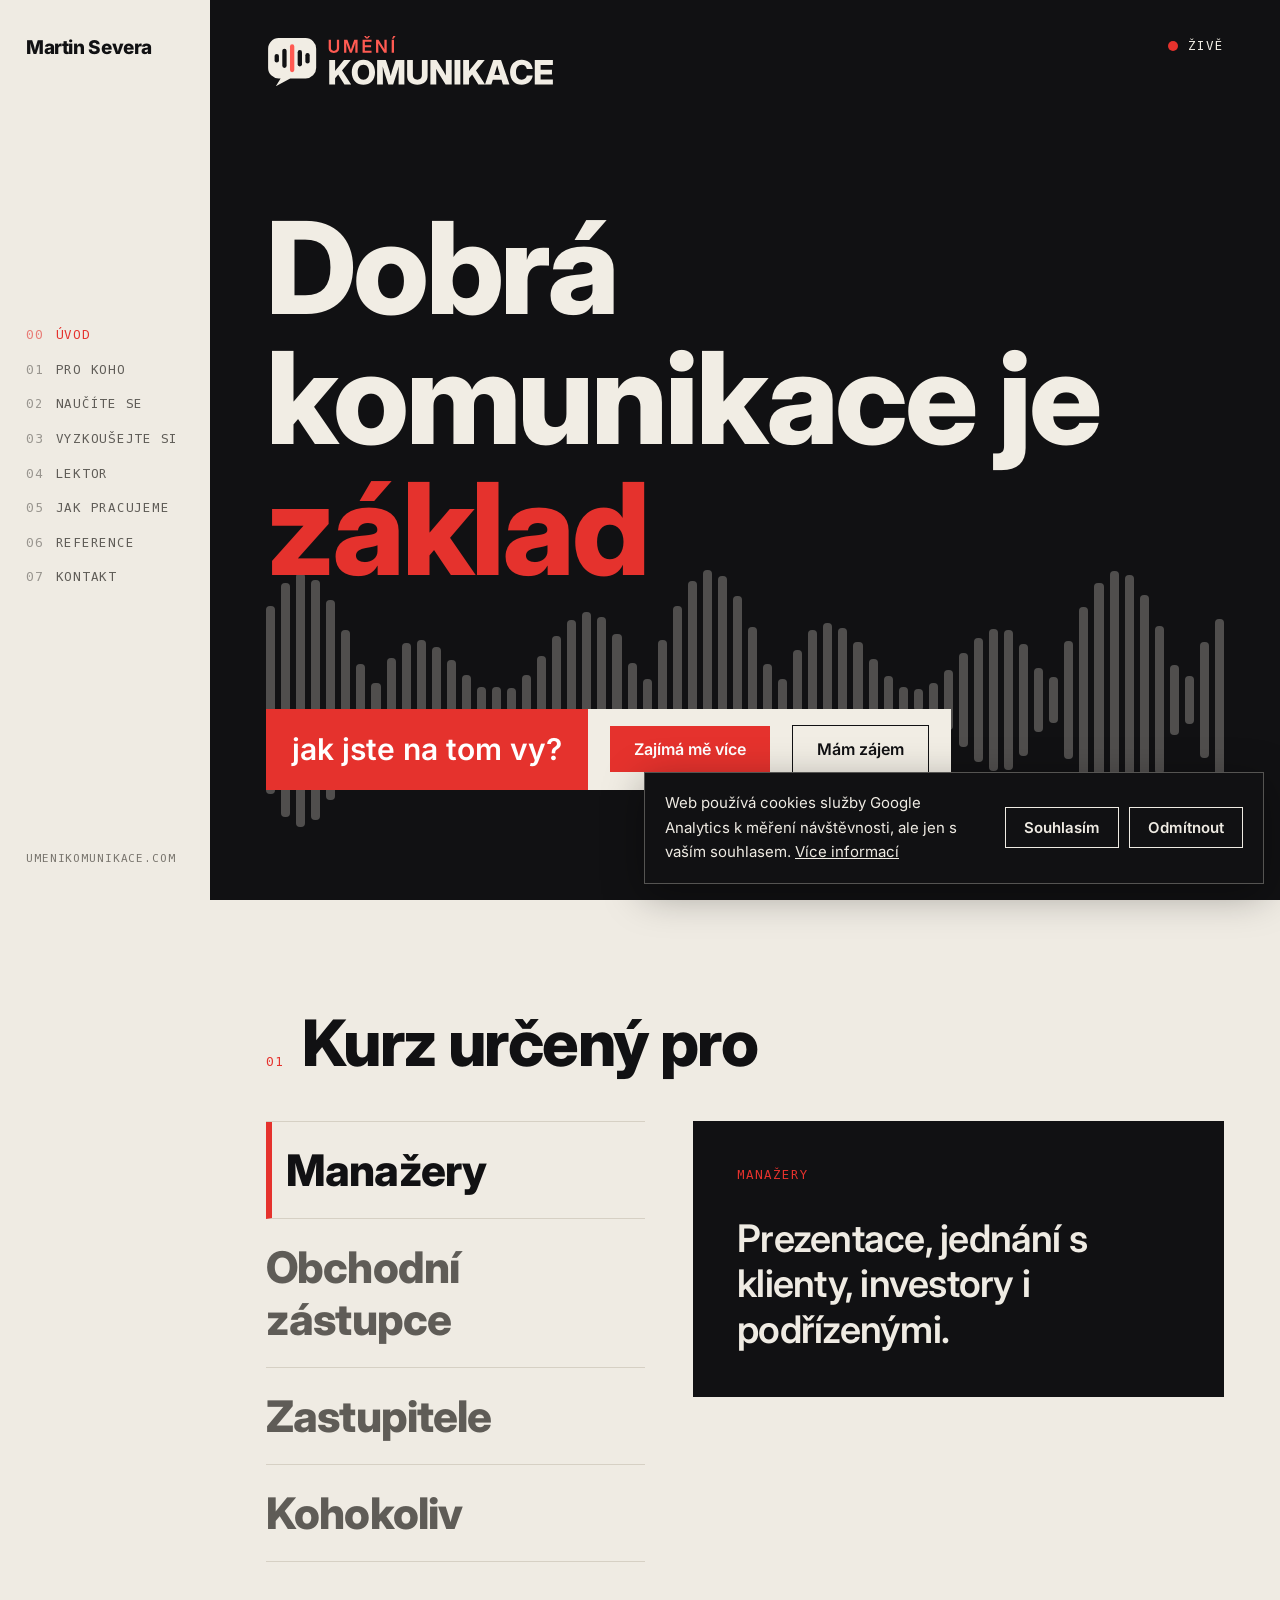
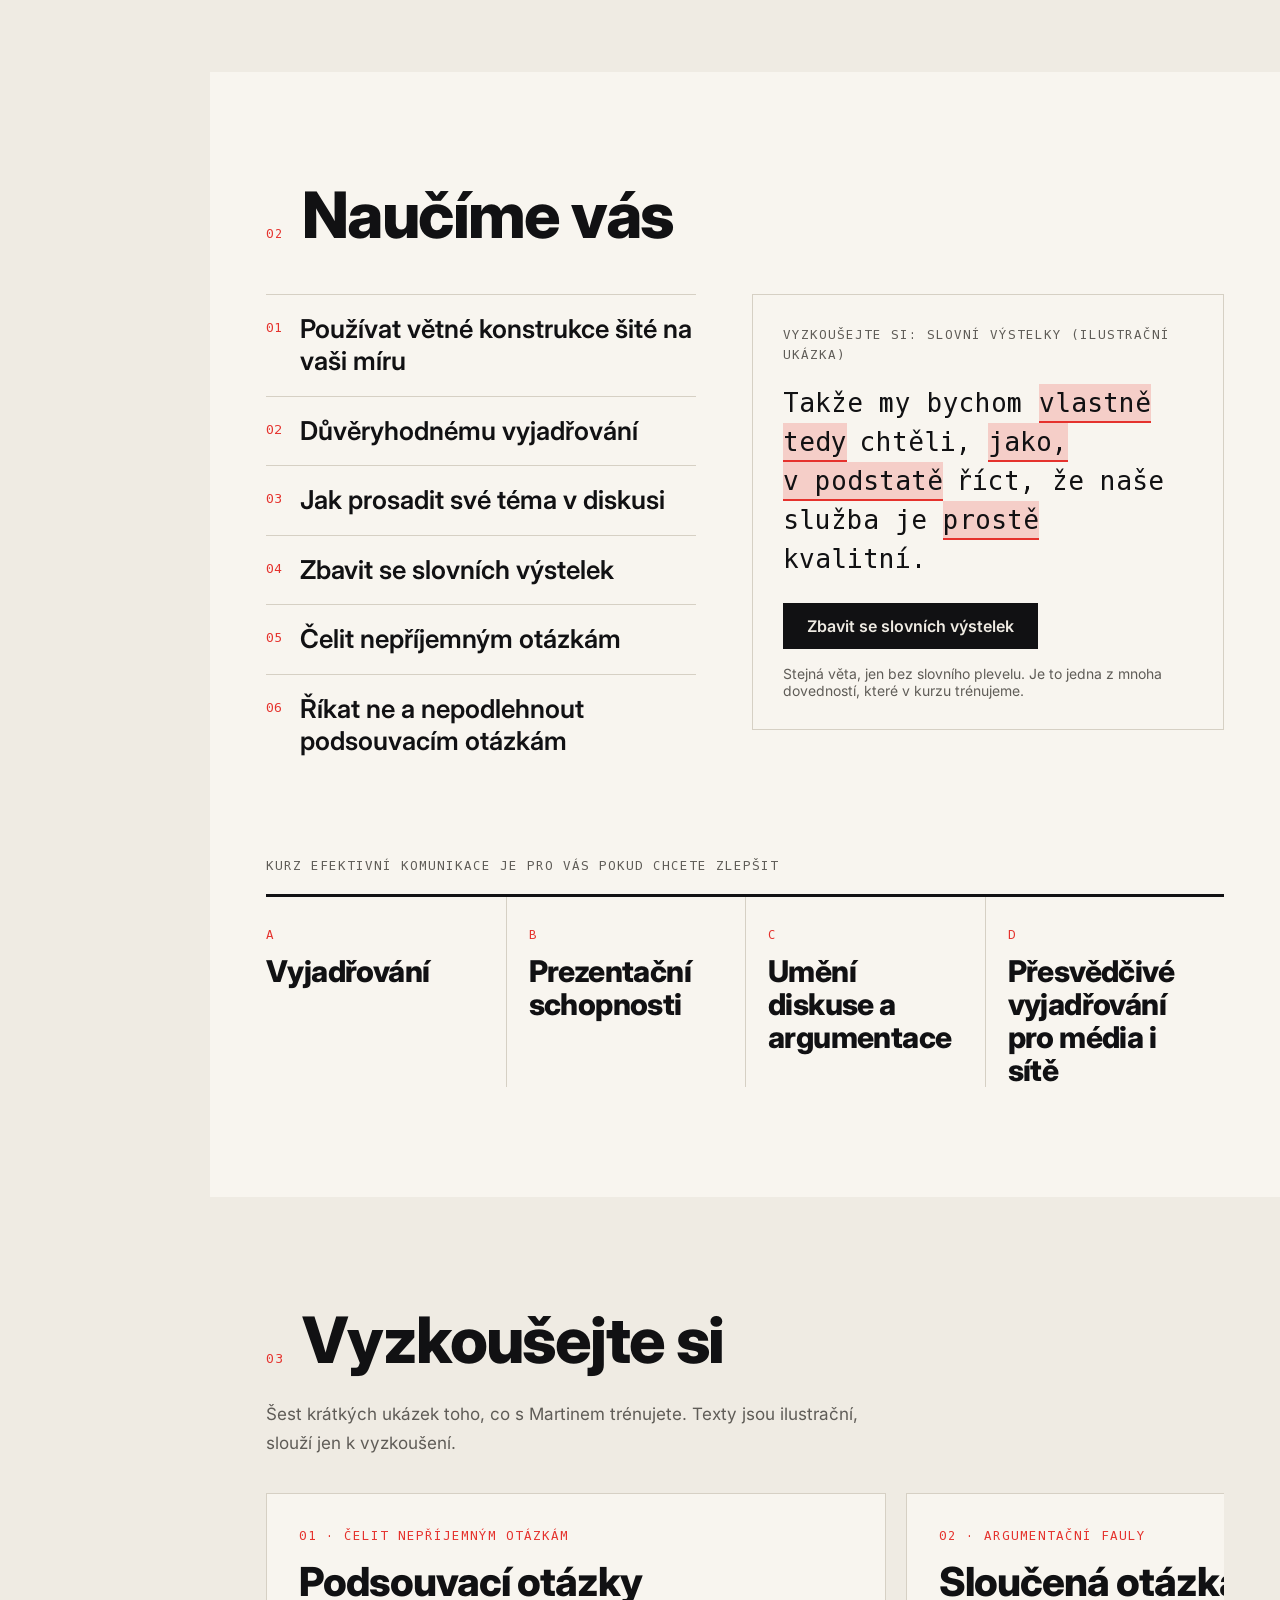
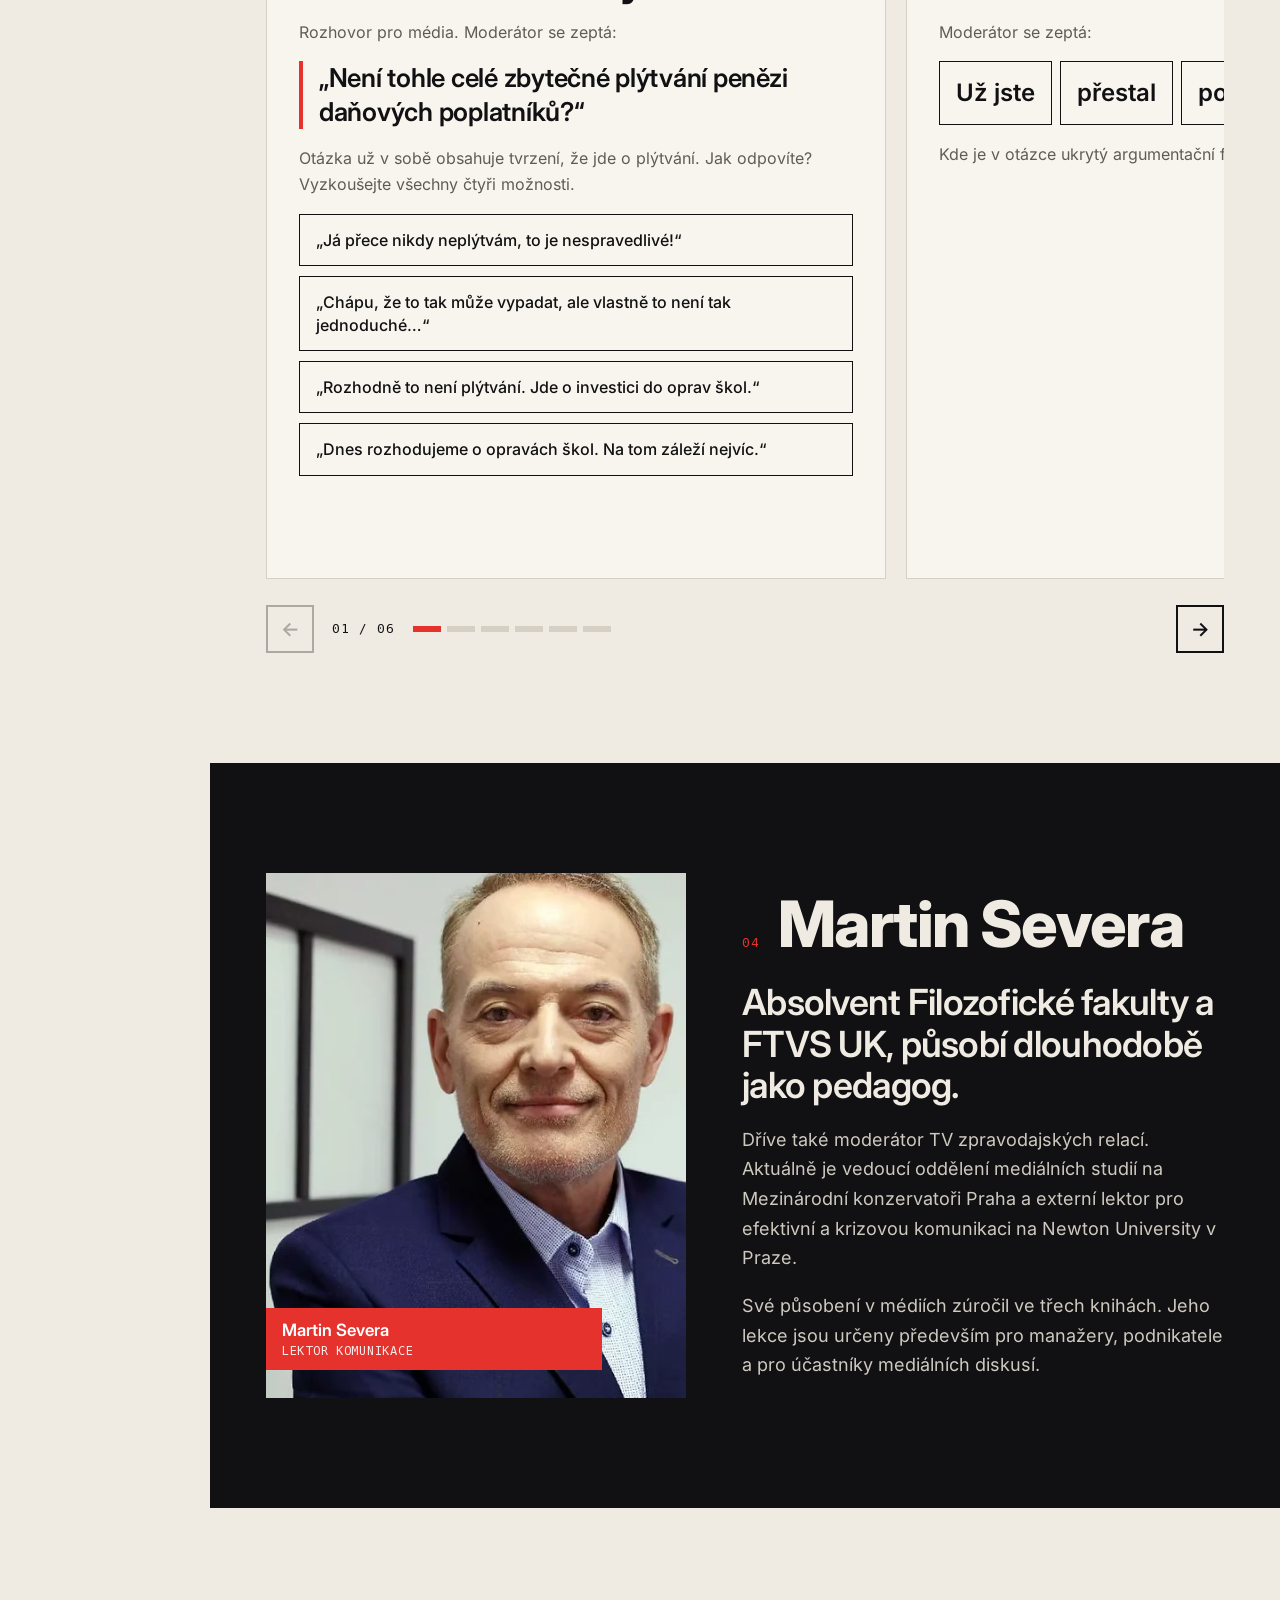
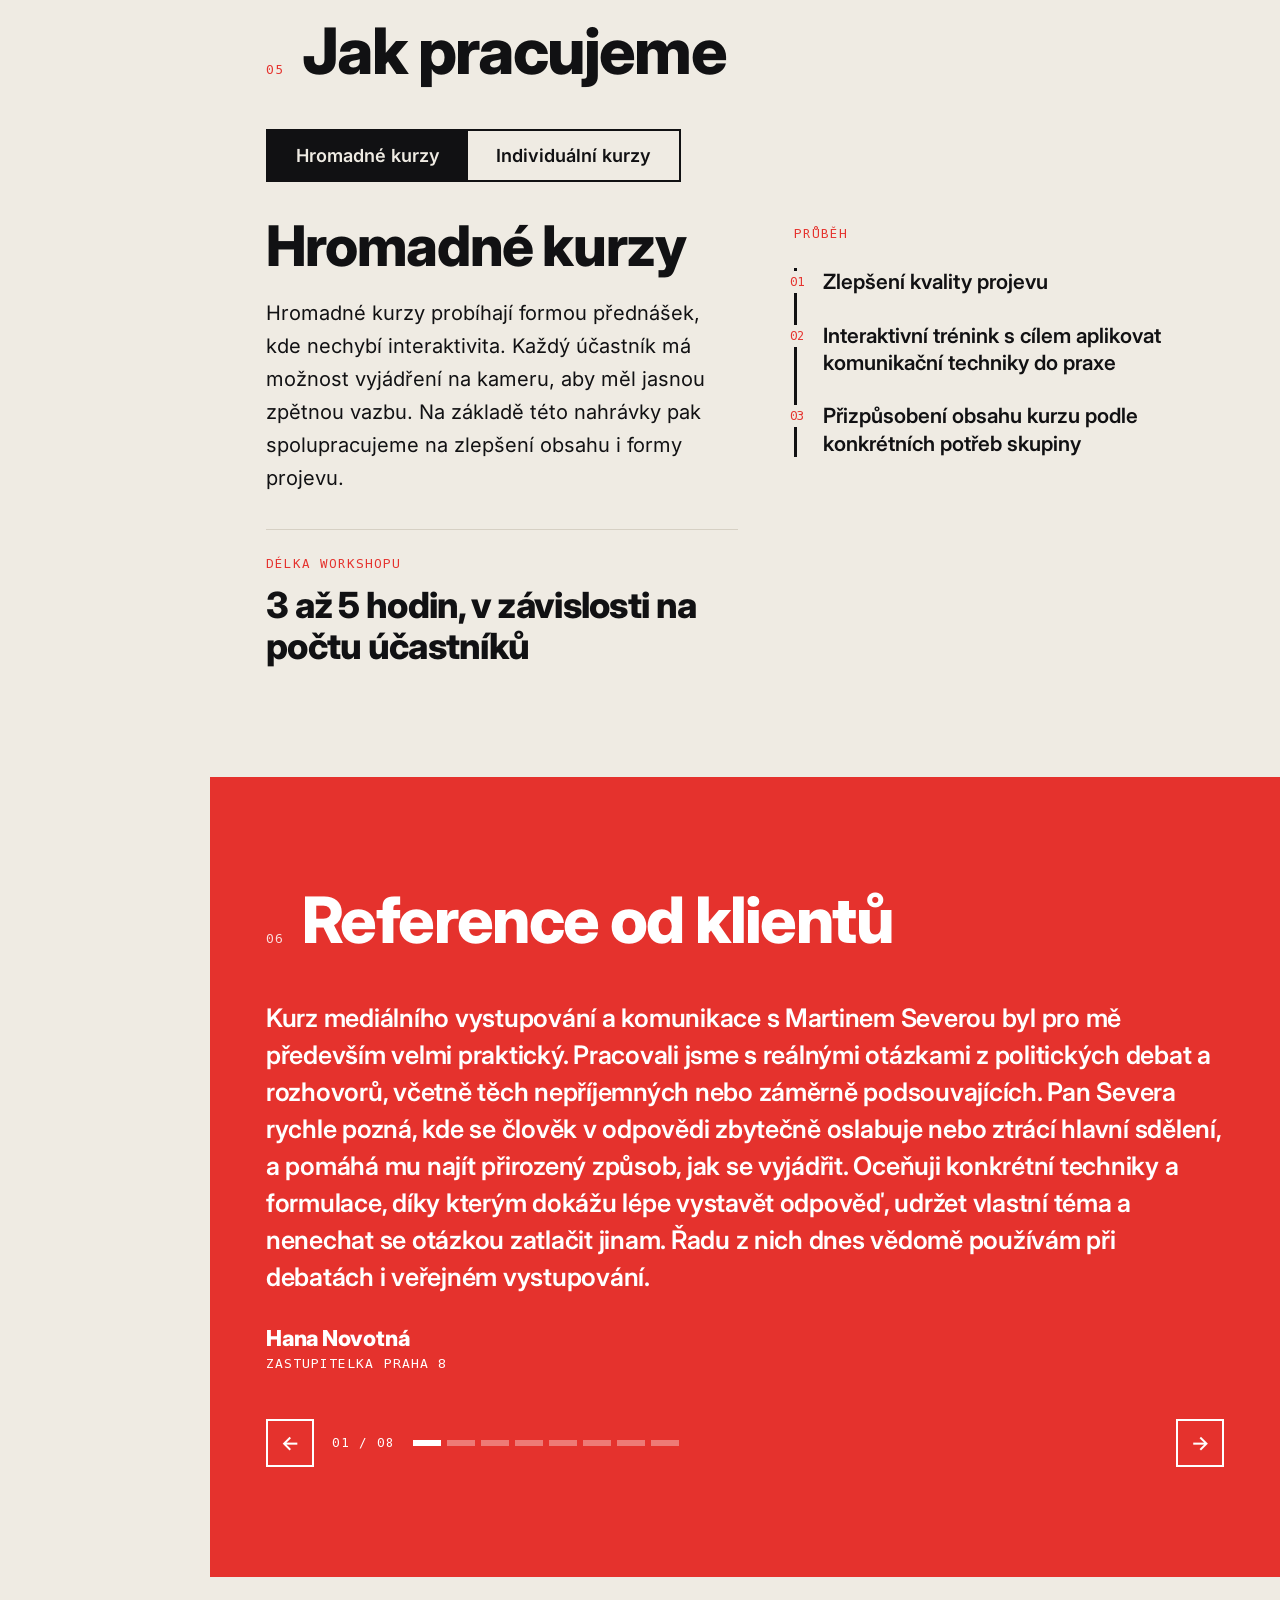
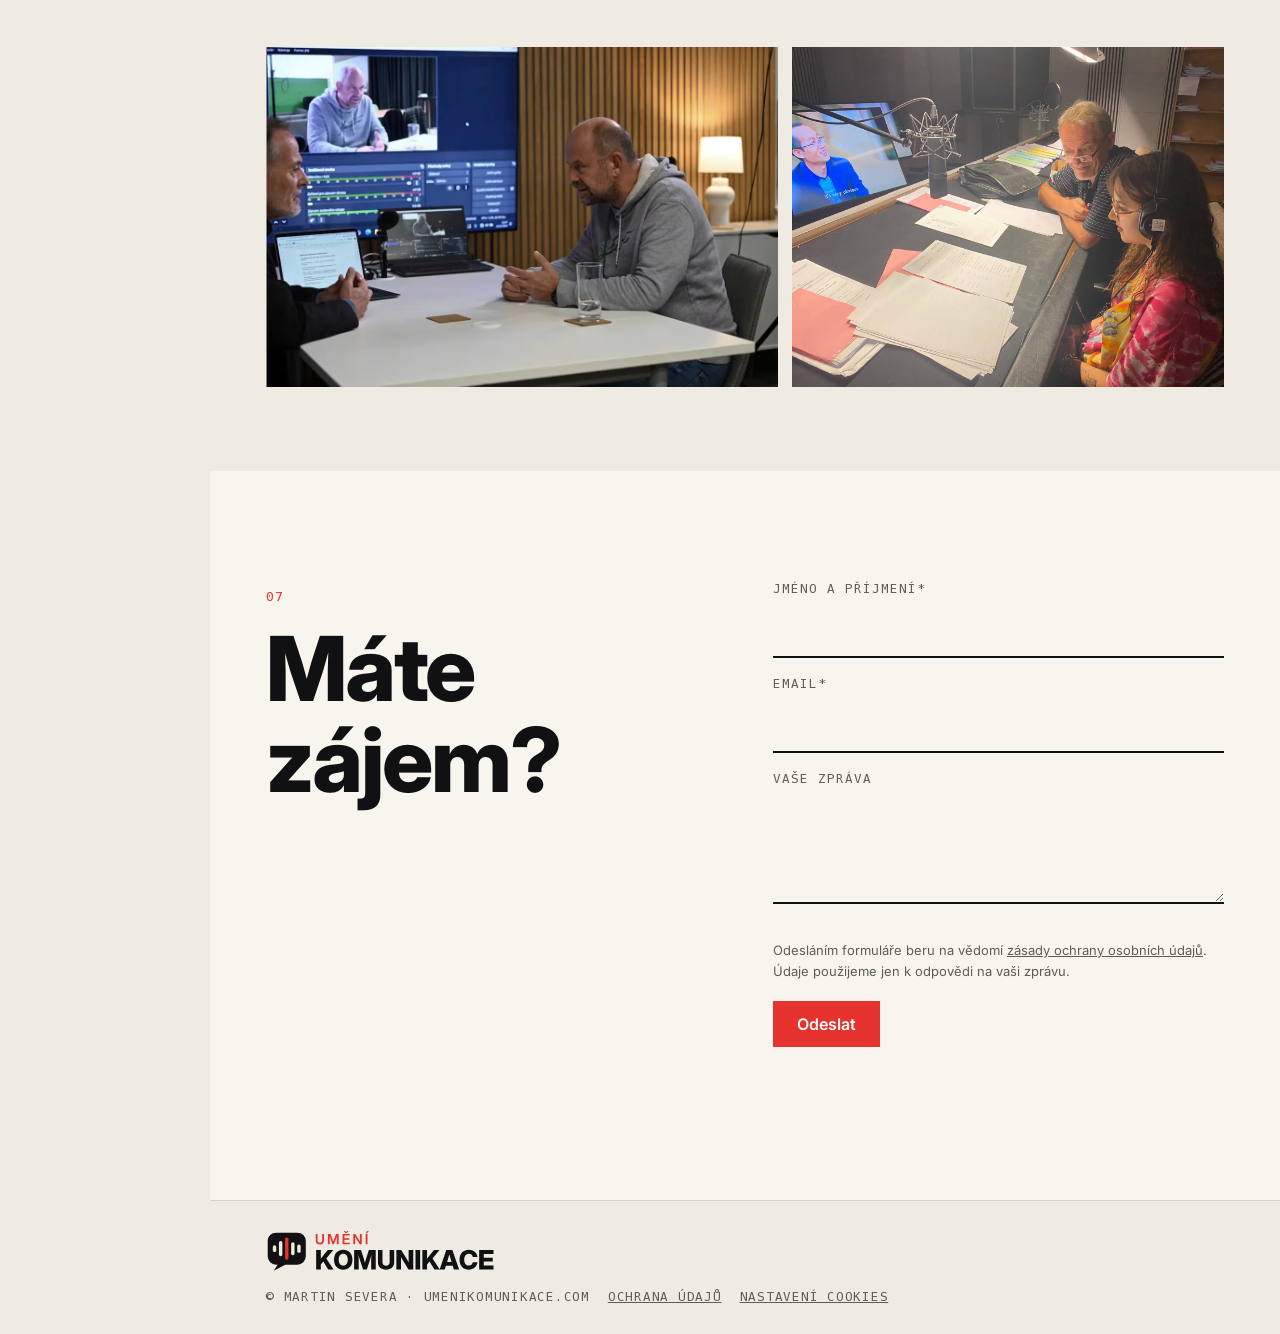
==== index.html @ b52ab4c2 "Add files via upload" ====
<!DOCTYPE html>
<html lang="cs">
<head>
<meta charset="utf-8">
<meta name="viewport" content="width=device-width, initial-scale=1, viewport-fit=cover">
<title>Umění komunikace | Kurzy efektivní komunikace – Martin Severa</title>
<meta name="description" content="Kurzy efektivní komunikace pro manažery, obchodníky a zastupitele. Naučíte se důvěryhodně mluvit, prosadit téma v diskusi a čelit nepříjemným otázkám.">
<meta name="robots" content="index,follow,max-image-preview:large">
<meta name="author" content="Martin Severa">
<script type="application/ld+json">{"@context": "https://schema.org", "@graph": [{"@type": "WebSite", "@id": "https://www.umenikomunikace.com/#website", "url": "https://www.umenikomunikace.com/", "name": "Umění komunikace", "inLanguage": "cs", "publisher": {"@id": "https://www.umenikomunikace.com/#person"}}, {"@type": "Person", "@id": "https://www.umenikomunikace.com/#person", "name": "Martin Severa", "url": "https://www.umenikomunikace.com/", "image": "https://www.umenikomunikace.com/images/martin-severa.webp", "jobTitle": "Lektor efektivní a krizové komunikace", "description": "Absolvent Filozofické fakulty a FTVS UK, dlouhodobě pedagog a dříve moderátor televizních zpravodajských relací. Autor tří knih.", "alumniOf": [{"@type": "CollegeOrUniversity", "name": "Filozofická fakulta Univerzity Karlovy"}, {"@type": "CollegeOrUniversity", "name": "Fakulta tělesné výchovy a sportu Univerzity Karlovy"}], "worksFor": [{"@type": "Organization", "name": "Mezinárodní konzervatoř Praha"}, {"@type": "CollegeOrUniversity", "name": "Newton University"}], "knowsAbout": ["efektivní komunikace", "krizová komunikace", "rétorika", "mediální vystupování", "argumentace"]}, {"@type": "Course", "@id": "https://www.umenikomunikace.com/#hromadne-kurzy", "name": "Hromadné kurzy efektivní komunikace", "description": "Přednášky s interaktivitou, kde se každý účastník vyjádří na kameru a dostane jasnou zpětnou vazbu. Délka workshopu 3 až 5 hodin podle počtu účastníků.", "provider": {"@id": "https://www.umenikomunikace.com/#person"}, "inLanguage": "cs", "url": "https://www.umenikomunikace.com/#jak"}, {"@type": "Course", "@id": "https://www.umenikomunikace.com/#individualni-kurzy", "name": "Individuální kurzy efektivní komunikace", "description": "Trénink rétorických dovedností, větných konstrukcí a rozpoznávání manipulačních technik a argumentačních faulů. Doporučená délka: 3 lekce po 2 hodinách s týdenním odstupem.", "provider": {"@id": "https://www.umenikomunikace.com/#person"}, "inLanguage": "cs", "url": "https://www.umenikomunikace.com/#jak"}]}</script>
<link rel="canonical" href="https://www.umenikomunikace.com/">
<meta name="theme-color" content="#111113">
<link rel="preload" href="fonts/interdisplay-800.woff" as="font" type="font/woff" crossorigin>
<link rel="preload" href="fonts/inter-400.woff" as="font" type="font/woff" crossorigin>
<link rel="icon" href="/favicon.svg" type="image/svg+xml">
<link rel="apple-touch-icon" href="/apple-touch-icon.png">
<meta property="og:type" content="website">
<meta property="og:locale" content="cs_CZ">
<meta property="og:site_name" content="Umění komunikace">
<meta property="og:title" content="Umění komunikace | Kurzy efektivní komunikace – Martin Severa">
<meta property="og:description" content="Dobrá komunikace je základ. Jak jste na tom vy? Kurzy efektivní komunikace s Martinem Severou.">
<meta property="og:url" content="https://www.umenikomunikace.com/">
<meta property="og:image" content="https://www.umenikomunikace.com/og-image.png">
<meta property="og:image:width" content="1200">
<meta property="og:image:height" content="630">
<meta property="og:image:alt" content="Umění komunikace: Dobrá komunikace je základ">
<meta name="twitter:card" content="summary_large_image">
<meta name="twitter:title" content="Umění komunikace | Kurzy efektivní komunikace – Martin Severa">
<meta name="twitter:description" content="Dobrá komunikace je základ. Jak jste na tom vy? Kurzy efektivní komunikace s Martinem Severou.">
<meta name="twitter:image" content="https://www.umenikomunikace.com/og-image.png">
<style>
@font-face{font-family:'UK Sans';font-weight:400;font-style:normal;font-display:swap;src:url(fonts/inter-400.woff) format('woff')}
@font-face{font-family:'UK Sans';font-weight:500;font-style:normal;font-display:swap;src:url(fonts/inter-500.woff) format('woff')}
@font-face{font-family:'UK Sans';font-weight:600;font-style:normal;font-display:swap;src:url(fonts/inter-600.woff) format('woff')}
@font-face{font-family:'UK Sans';font-weight:700;font-style:normal;font-display:swap;src:url(fonts/inter-700.woff) format('woff')}
@font-face{font-family:'UK Sans';font-weight:800;font-style:normal;font-display:swap;src:url(fonts/inter-800.woff) format('woff')}
@font-face{font-family:'UK Display';font-weight:600;font-style:normal;font-display:swap;src:url(fonts/interdisplay-600.woff) format('woff')}
@font-face{font-family:'UK Display';font-weight:800;font-style:normal;font-display:swap;src:url(fonts/interdisplay-800.woff) format('woff')}
@font-face{font-family:'UK Mono';font-weight:400;font-style:normal;font-display:swap;src:url(fonts/mono-400.woff) format('woff')}
@font-face{font-family:'UK Mono';font-weight:700;font-style:normal;font-display:swap;src:url(fonts/mono-700.woff) format('woff')}
:root{--paper:#efebe3;--card:#f8f5ef;--ink:#111113;--mute:#5f5c57;--red:#e5322d;--line:#d6d0c4;--hf:'UK Display','UK Sans',system-ui,sans-serif;--bf:'UK Sans',system-ui,-apple-system,'Segoe UI',Roboto,sans-serif;--mono:'UK Mono',ui-monospace,SFMono-Regular,Menlo,monospace;padding-top:env(safe-area-inset-top,0px);padding-bottom:env(safe-area-inset-bottom,0px)}
@media (prefers-color-scheme:dark){:root:not([data-theme="light"]){--paper:#141416;--card:#1d1d20;--ink:#f1ede4;--mute:#a7a29a;--line:#303034}}
:root[data-theme="dark"]{--paper:#141416;--card:#1d1d20;--ink:#f1ede4;--mute:#a7a29a;--line:#303034}
*{box-sizing:border-box}html{scroll-behavior:smooth}
body{margin:0;background:var(--paper);color:var(--ink);font:17px/1.65 var(--bf)}
h1,h2,h3{font-family:var(--hf);margin:0;line-height:1.02;letter-spacing:-.025em}
.mono{font-family:var(--mono);font-size:12.5px;letter-spacing:.08em;text-transform:uppercase}
a{color:inherit}
/* rail */
.rail{position:fixed;left:0;top:0;bottom:0;width:210px;padding:32px 26px;display:flex;flex-direction:column;justify-content:space-between;z-index:10;mix-blend-mode:normal}
.rail .brand{font-weight:800;font-size:19px;letter-spacing:-.02em;text-decoration:none;color:var(--ink)}
.rail ol{list-style:none;margin:0;padding:0;display:grid;gap:4px}
.rail a.c{display:flex;gap:12px;text-decoration:none;color:var(--mute);padding:5px 0;font-family:var(--mono);font-size:12.5px;letter-spacing:.06em;text-transform:uppercase;transition:.2s}
.rail a.c i{font-style:normal;opacity:.6}
.rail a.c.on{color:var(--red)}
main{margin-left:210px}
section{padding:110px 56px;position:relative}
.sh{display:flex;align-items:baseline;gap:18px;margin-bottom:46px}
.sh .mono{color:var(--red)}
h2{font-size:clamp(34px,5vw,64px);font-weight:800}
/* hero */
.hero{min-height:100vh;background:#111113;color:#f1ede4;display:flex;flex-direction:column;justify-content:space-between;overflow:hidden;padding-top:36px}
.live{display:flex;align-items:center;gap:10px;color:#f1ede4}
.live::before{content:"";width:10px;height:10px;border-radius:50%;background:var(--red);animation:p 1.4s infinite}
@keyframes p{50%{opacity:.25}}
.hero h1{font-size:clamp(52px,10vw,148px);font-weight:800;max-width:1000px;position:relative;z-index:2}
.hero h1 b{color:var(--red);font-weight:800}
.wave{position:absolute;left:0;right:0;bottom:70px;height:260px;display:flex;align-items:center;gap:6px;padding:0 56px;opacity:.28}
.wave span{flex:1;background:#f1ede4;border-radius:4px;min-width:2px;transition:height .25s}
.lower{display:flex;align-items:stretch;flex-wrap:wrap;gap:0;position:relative;z-index:2}
.lower .q{background:var(--red);color:#fff;padding:16px 26px;font-size:clamp(20px,2.6vw,30px);font-weight:600}
.lower .t{background:#f1ede4;color:#111113;padding:16px 22px;display:flex;align-items:center;gap:22px;flex-wrap:wrap}
.btn{display:inline-block;padding:13px 24px;background:var(--ink);color:var(--paper);text-decoration:none;font-weight:600;border:0;font:600 16px var(--bf);cursor:pointer;border-radius:0}
.btn.r{background:var(--red);color:#fff}.btn.o{background:none;color:inherit;border:1.5px solid currentColor}
.hero .btn.o{color:#111113}
/* roles */
.roles{display:grid;grid-template-columns:minmax(220px,1fr) 1.4fr;gap:48px;align-items:start}
.roles .tabs{display:grid;border-top:1px solid var(--line)}
.roles .tabs button{all:unset;cursor:pointer;padding:22px 0;border-bottom:1px solid var(--line);font:800 clamp(26px,3.4vw,44px) var(--hf);letter-spacing:-.02em;color:var(--mute);display:flex;justify-content:space-between;transition:.2s}
.roles .tabs button.on{color:var(--ink);padding-left:14px;border-left:6px solid var(--red)}
.panel{background:var(--ink);color:var(--paper);padding:44px;min-height:260px;display:flex;flex-direction:column;justify-content:space-between;position:sticky;top:40px}
.panel .mono{color:var(--red)}
.panel p{font:600 clamp(24px,3vw,38px)/1.2 var(--hf);margin:30px 0 0;letter-spacing:-.02em}
/* learn */
.learn{display:grid;grid-template-columns:1fr 1.1fr;gap:56px}
.learn ol{list-style:none;margin:0;padding:0;counter-reset:n}
.learn li{counter-increment:n;padding:18px 0;border-top:1px solid var(--line);font:600 clamp(19px,2.1vw,26px)/1.25 var(--hf);display:flex;gap:18px}
.learn li::before{content:counter(n,decimal-leading-zero);font:500 13px var(--mono);color:var(--red);padding-top:7px}
.demo{background:var(--card);border:1px solid var(--line);padding:30px;align-self:start}
.demo .mono{color:var(--mute);display:block;margin-bottom:18px}
.demo p{font:400 clamp(20px,2.2vw,26px)/1.5 var(--mono);margin:0 0 24px}
.demo .f{transition:.35s;display:inline-block;max-width:200px;overflow:hidden;vertical-align:bottom;white-space:nowrap;margin-right:.5em}
.demo.clean .f{max-width:0;opacity:0;margin-right:0}
.demo:not(.clean) .f{background:#e5322d33;box-shadow:inset 0 -2px var(--red)}
.demo .note{font:400 14px var(--bf);color:var(--mute);margin-top:16px}
.imp{display:grid;grid-template-columns:repeat(auto-fit,minmax(200px,1fr));margin-top:80px;border-top:3px solid var(--ink)}
.imp div{padding:22px 22px 0 0}.imp div:not(:first-child){padding-left:22px;border-left:1px solid var(--line)}
.imp b{display:block;font:800 clamp(22px,2.4vw,30px)/1.1 var(--hf);margin-top:8px;letter-spacing:-.02em}
.imp .mono{color:var(--red)}
.imp-t{margin-top:80px;font-family:var(--mono);font-size:12.5px;letter-spacing:.08em;text-transform:uppercase;color:var(--mute)}
/* about */
.about{background:var(--ink);color:var(--paper)}
.about .grid{display:grid;grid-template-columns:minmax(240px,420px) 1fr;gap:56px;align-items:end}
.ph{background:#2a2a2f;border:1px dashed #77736c;color:#a7a29a;display:flex;align-items:center;justify-content:center;text-align:center;font-size:14px;padding:12px}
.portrait{aspect-ratio:4/5;position:relative;background:#2a2a2f}.portrait img{display:block;width:100%;height:100%;object-fit:cover}
.portrait .l3{position:absolute;left:0;bottom:28px;right:20%;background:var(--red);color:#fff;padding:12px 16px;font:600 17px/1.2 var(--hf);text-align:left;display:block}
.portrait .l3 small{display:block;font:400 12px var(--mono);letter-spacing:.06em;opacity:.9;margin-top:4px;text-transform:uppercase}
.about p{margin:0 0 18px;color:#cfcac0;font-size:18px}.about p:first-of-type{font:600 clamp(24px,3vw,36px)/1.15 var(--hf);color:var(--paper);letter-spacing:-.02em}
/* formats */
.seg{display:inline-flex;border:2px solid var(--ink);margin-bottom:36px}
.seg button{all:unset;cursor:pointer;padding:14px 28px;font:600 18px var(--bf)}
.seg button.on{background:var(--ink);color:var(--paper)}
.fm{display:none;grid-template-columns:1.1fr 1fr;gap:56px}.fm.on{display:grid}
.fm h3{font-size:clamp(34px,4.4vw,56px);margin-bottom:22px;font-weight:800}
.fm .lead{font-size:20px;max-width:560px}
.steps{list-style:none;margin:0;padding:0 0 0 26px;border-left:3px solid var(--ink);display:grid;gap:26px}
.steps li{position:relative;font:600 21px/1.3 var(--hf)}
.steps li::before{content:attr(data-n);position:absolute;left:-26px;top:3px;transform:translateX(-50%);background:var(--paper);font:500 12px var(--mono);color:var(--red);padding:4px 0}
.dur{margin-top:34px;padding-top:18px;border-top:1px solid var(--line)}.dur .mono{color:var(--red)}
.dur b{display:block;font:800 clamp(24px,3vw,36px)/1.15 var(--hf);margin-top:8px;letter-spacing:-.02em}
/* quote */
.ref{background:var(--red);color:#fff}
.ref .sh .mono{color:#fff;opacity:.85}
.rs{display:grid;max-width:1000px}
.rf{grid-area:1/1;margin:0;opacity:0;visibility:hidden;transform:translateX(24px);transition:opacity .45s,transform .45s,visibility 0s .45s}
.rf.on{opacity:1;visibility:visible;transform:none;transition:opacity .45s,transform .45s}
.rf.out{transform:translateX(-24px)}
.ref blockquote{margin:0;font:600 clamp(18px,2vw,26px)/1.45 var(--hf);letter-spacing:-.01em}
.ref figcaption{display:block;margin-top:30px;font-family:var(--mono);font-size:13px;letter-spacing:.08em;text-transform:uppercase}
.ref figcaption b{display:block;font:800 22px var(--hf);text-transform:none;letter-spacing:-.01em;margin-bottom:2px}
.rctl{display:flex;align-items:center;gap:18px;margin-top:44px;max-width:1000px}
.rctl>button{all:unset;box-sizing:border-box;cursor:pointer;flex:0 0 48px;width:48px;height:48px;border:2px solid #fff;display:flex;align-items:center;justify-content:center;font:600 20px var(--hf);color:#fff}
.rctl>button:hover,.rctl>button:focus-visible{background:#fff;color:var(--red)}
.rdots{display:flex;gap:6px;flex:1}
.rdots button{all:unset;box-sizing:border-box;cursor:pointer;width:28px;height:22px;padding:8px 0;background:rgba(255,255,255,.35);background-clip:content-box}
.rdots button.on{background:#fff;background-clip:content-box}
.rdots button:focus-visible{outline:2px solid #fff;outline-offset:2px}
@media(max-width:900px){.rdots{display:none}.rctl{justify-content:space-between}}
@media(prefers-reduced-motion:reduce){.rf,.rf.on{transition:none;transform:none}}
/* gallery */
.strip{display:flex;gap:14px;overflow-x:auto;padding-bottom:14px;scroll-snap-type:x mandatory}
.strip button{all:unset;cursor:zoom-in;flex:0 0 auto;scroll-snap-align:start}
.strip button:focus-visible{outline:2px solid var(--red);outline-offset:2px}
.strip img{display:block;height:clamp(230px,30vw,340px);width:auto;object-fit:cover}
dialog{border:0;padding:0;background:transparent;max-width:min(1300px,94vw);max-height:92vh;overflow:visible;color:#fff}
dialog::backdrop{background:rgba(10,10,12,.88)}
dialog img{display:block;max-width:94vw;max-height:86vh;margin:0 auto}
dialog button{all:unset;cursor:pointer;position:absolute;top:50%;width:48px;height:48px;margin-top:-24px;background:rgba(17,17,19,.75);color:#fff;font:600 22px var(--hf);display:flex;align-items:center;justify-content:center}
dialog button:hover{background:var(--red)}dialog button:focus-visible{outline:2px solid #fff}
dialog .x{top:-56px;right:0;margin:0;font-size:28px}dialog .pv{left:-8px}dialog .nx{right:-8px}
/* contact */
.contact{display:grid;grid-template-columns:1fr 1fr;gap:56px}
.contact h2{font-size:clamp(44px,7vw,100px)}
form{display:grid;gap:18px;align-content:start}
label{font:500 12.5px var(--mono);letter-spacing:.08em;text-transform:uppercase;color:var(--mute)}
input,textarea{display:block;width:100%;margin-top:8px;padding:14px 0;background:none;border:0;border-bottom:2px solid var(--ink);color:var(--ink);font:400 20px var(--bf);border-radius:0}
input:focus,textarea:focus{outline:none;border-color:var(--red)}
textarea{min-height:110px;resize:vertical}
/* ukázky – posuvník */
.car-lead{max-width:640px;color:var(--mute);margin:-18px 0 36px}
.track{display:flex;gap:20px;overflow-x:auto;scroll-snap-type:x mandatory;padding-bottom:18px;position:relative;scrollbar-width:thin;overscroll-behavior-x:contain}
.sl{flex:0 0 min(620px,90%);scroll-snap-align:start;background:var(--card);border:1px solid var(--line);padding:32px;display:flex;flex-direction:column;gap:16px}
.sl h3{font-size:clamp(28px,3.2vw,40px);font-weight:800}
.sl .tag{color:var(--red)}
.sl .ctx{margin:0;color:var(--mute);font-size:16px}
.sl .qq{margin:0;font:600 clamp(20px,2.2vw,26px)/1.3 var(--hf);letter-spacing:-.01em;padding-left:16px;border-left:4px solid var(--red)}
.opts{display:grid;gap:10px}
.opts button,.pick button,.chp button{all:unset;box-sizing:border-box;cursor:pointer;padding:14px 16px;border:1.5px solid var(--ink);font:500 16px/1.4 var(--bf);transition:background .15s,color .15s}
.opts button:hover,.opts button.sel,.pick button:hover,.pick button.sel,.chp button:hover,.chp button.sel{background:var(--ink);color:var(--paper)}
.chp{display:flex;flex-wrap:wrap;gap:8px}.chp button{font-size:clamp(19px,2.2vw,24px);font-weight:600}
.pick{display:flex;flex-wrap:wrap;gap:8px}
.pick-l{font:500 12.5px var(--mono);letter-spacing:.08em;text-transform:uppercase;color:var(--mute);margin:6px 0 -6px}
.fb{min-height:3.4em;font-size:16px;margin:0}.fb b{color:var(--red)}
.sn{margin:0}.sn button{all:unset;cursor:pointer;display:inline;padding:1px 3px;font:400 18px/1.85 var(--bf)}
.sn button:hover{background:#e5322d33}.sn button.sel{background:#e5322d33;box-shadow:inset 0 -2px var(--red)}
.opts button:focus-visible,.pick button:focus-visible,.chp button:focus-visible,.sn button:focus-visible,.ctrl button:focus-visible{outline:2px solid var(--red);outline-offset:2px}
.vf{position:relative;aspect-ratio:21/9;background:#111113;color:#a7a29a;display:flex;align-items:center;justify-content:center;font-size:14px;text-align:center;padding:12px}
.vf img{position:absolute;inset:0;width:100%;height:100%;object-fit:cover;object-position:center 22%}.vf .c{z-index:1;position:absolute;width:24px;height:24px;border:2px solid #f1ede4;opacity:.7}
.vf .tl{top:14px;left:14px;border-right:0;border-bottom:0}.vf .tr{top:14px;right:14px;border-left:0;border-bottom:0}
.vf .bl{bottom:14px;left:14px;border-right:0;border-top:0}.vf .br{bottom:14px;right:14px;border-left:0;border-top:0}
.sl textarea{border:1.5px solid var(--ink);padding:12px;margin:0;min-height:100px;font-size:17px;line-height:1.5}
.gauge{display:grid;gap:8px}.gauge .bar{height:10px;background:var(--line)}
.gauge .bar i{display:block;height:100%;width:0;background:var(--ink);transition:width .25s,background .25s}
.gauge.over .bar i{background:var(--red)}.gauge .mono{color:var(--mute)}
.res{display:grid;gap:8px;padding:20px;background:var(--ink);color:var(--paper)}
.res[hidden]{display:none}
.res h4{margin:0;font:800 clamp(24px,2.6vw,32px)/1.1 var(--hf);letter-spacing:-.02em}
.res p{margin:0;font-size:15px;opacity:.9}.res .mono{color:var(--red)}
.res .btn{justify-self:start;margin-top:8px}
.ctrl{display:flex;align-items:center;gap:18px;margin-top:8px}
.ctrl>button{all:unset;box-sizing:border-box;cursor:pointer;flex:0 0 48px;width:48px;height:48px;border:2px solid var(--ink);display:flex;align-items:center;justify-content:center;font:600 20px var(--hf)}
.ctrl>button:hover:not(:disabled){background:var(--ink);color:var(--paper)}
.ctrl>button:disabled{opacity:.3;cursor:default}
.dots{display:flex;gap:6px;flex:1}
.dots button{all:unset;box-sizing:border-box;cursor:pointer;width:28px;height:22px;padding:8px 0;background:var(--line);background-clip:content-box}
.dots button.on{background:var(--red);background-clip:content-box}
@media(max-width:900px){.imp div,.imp div:not(:first-child){padding:22px 0 0;border-left:0}.sl{padding:22px}.dots{display:none}.ctrl{justify-content:space-between}}
.lg-hero{display:block;width:clamp(200px,24vw,290px);height:auto}
.lg-foot{display:block;width:230px;height:auto;margin-bottom:16px}
.hero-top{display:flex;justify-content:space-between;align-items:flex-start;gap:20px}
.skip{position:fixed;left:12px;top:-60px;z-index:50;background:var(--red);color:#fff;padding:10px 16px;font-weight:600;text-decoration:none}.skip:focus{top:12px}
.lower .q{margin:0}
.hp{position:absolute;left:-9999px;width:1px;height:1px;overflow:hidden}
.consent{margin:0;font-size:13px;color:var(--mute);max-width:520px}
.fstat{margin:0;min-height:1.6em;font-size:16px}.fstat.ok{font-weight:600}.fstat.err{color:var(--red);font-weight:600}
#ts{min-height:0}
.cb{position:fixed;left:16px;right:16px;bottom:16px;z-index:40;max-width:620px;margin-left:auto;background:var(--ink);color:var(--paper);border:1px solid rgba(241,237,228,.3);padding:18px 20px;display:flex;gap:18px;align-items:center;flex-wrap:wrap;box-shadow:0 10px 40px rgba(0,0,0,.35)}
.cb[hidden]{display:none}.cb p{margin:0;font-size:15px;flex:1 1 280px}
.cb .row{display:flex;gap:10px}.cb .btn{background:none;color:var(--paper);border:1.5px solid var(--paper);padding:10px 18px;font-size:15px}.cb .btn:hover{background:var(--paper);color:var(--ink)}
.lnk{all:unset;cursor:pointer;text-decoration:underline;margin-left:18px}.lnk[hidden]{display:none}.lnk:focus-visible{outline:2px solid var(--red);outline-offset:2px}
footer{padding:30px 56px;border-top:1px solid var(--line);color:var(--mute);font:400 12.5px var(--mono);letter-spacing:.06em;text-transform:uppercase}
@media(max-width:900px){
.rail{position:fixed;inset:0 0 auto 0;width:auto;flex-direction:row;padding:14px 18px;background:#111113cc;backdrop-filter:blur(8px)}.rail ol{display:none}.rail .brand{color:#f1ede4}
main{margin-left:0}section{padding:84px 22px}.wave{padding:0 22px}.hero{padding-top:84px}
.roles,.learn,.about .grid,.fm.on,.contact{grid-template-columns:1fr;gap:34px}.panel{position:static;padding:28px}footer{padding:26px 22px}.lower .t{width:100%}}
@media (prefers-reduced-motion:reduce){.live::before{animation:none}.wave span{transition:none}}
</style>
</head>
<body>
<a class="skip" href="#main">Přeskočit na obsah</a>
<header class="rail" id="rail"><a class="brand" href="#uvod">Martin Severa</a>
<nav aria-label="Hlavní navigace"><ol id="nav"></ol></nav><span class="mono" style="color:#77736c;font-size:11px">umenikomunikace.com</span></header>
<main id="main">
<section class="hero" id="uvod" data-t="Úvod">
<div class="hero-top"><svg class="lg-hero" xmlns="http://www.w3.org/2000/svg" viewBox="-4 -4 555.1 100.0" role="img" aria-label="Umění komunikace"><g transform="translate(0 0) scale(0.92)"><path d="M22 0H78A22 22 0 0 1 100 22V62A22 22 0 0 1 78 84H46L16 100L26 84H22A22 22 0 0 1 0 62V22A22 22 0 0 1 22 0Z" style="fill:#f1ede4"/><rect x="13.5" y="33.0" width="9" height="18" rx="4.5" style="fill:#111113"/><rect x="29.5" y="22.0" width="9" height="40" rx="4.5" style="fill:#111113"/><rect x="45.5" y="13.0" width="9" height="58" rx="4.5" style="fill:#ff5a52"/><rect x="61.5" y="25.0" width="9" height="34" rx="4.5" style="fill:#111113"/><rect x="77.5" y="31.0" width="9" height="22" rx="4.5" style="fill:#111113"/></g><path d="M125.9697265625 28.4853515625C132.0126953125 28.4853515625 135.9638671875 24.7998046875 135.9638671875 19.537109375V3.3505859375H131.630859375V19.1884765625C131.630859375 22.3427734375 129.439453125 24.6005859375 125.9697265625 24.6005859375C122.5 24.6005859375 120.2919921875 22.326171875 120.2919921875 19.1884765625V3.3505859375H115.958984375V19.537109375C115.958984375 24.81640625 119.91015625 28.4853515625 125.9697265625 28.4853515625ZM145.4214453125 28.0869140625H149.7378515625V15.4697265625C149.7378515625 13.8095703125 149.65484375 11.236328125 149.6050390625 8.7958984375C150.4683203125 11.46875 151.2983984375 14.025390625 151.813046875 15.4697265625L156.56109375 28.0869140625H160.14703125L164.861875 15.4697265625C165.393125 13.958984375 166.2398046875 11.236328125 167.1196875 8.447265625C167.05328125 10.9873046875 166.9702734375 13.7265625 166.9702734375 15.4697265625V28.0869140625H171.2866796875V3.3505859375H164.9448828125L160.2134375 16.349609375C159.7651953125 17.7275390625 158.9683203125 20.201171875 158.387265625 22.126953125C157.8062109375 20.201171875 157.0093359375 17.7275390625 156.5444921875 16.349609375L151.7300390625 3.3505859375H145.4214453125ZM180.8438671875 28.0869140625H198.026484375V24.28515625H185.2266796875V17.3955078125H197.06359375V13.66015625H185.2266796875V7.15234375H198.026484375V3.3505859375H180.8438671875ZM187.1690625 -3.9541015625H183.6661328125V-3.9375L187.63390625 0.91015625H191.1534375L195.1876171875 -3.9375V-3.9541015625H191.6680859375L189.4102734375 -1.1318359375ZM206.6373828125 28.0869140625H211.0201953125V15.65234375C211.0201953125 14.5732421875 211.00359375 12.4482421875 210.903984375 9.6923828125C212.4147265625 12.365234375 213.72625 14.556640625 214.423515625 15.6689453125L222.259453125 28.0869140625H227.0075V3.3505859375H222.6080859375V16.8310546875C222.6080859375 17.810546875 222.6412890625 19.869140625 222.7076953125 21.728515625C221.728203125 19.96875 220.6325 18.076171875 220.0514453125 17.146484375L211.368828125 3.3505859375H206.6373828125ZM240.9475 3.3505859375H236.5646875V28.0869140625H240.9475ZM237.0461328125 1.1591796875H240.117421875L244.0021875 -3.9541015625H239.7355859375Z" style="fill:#ff5a52"/><path d="M117.0 88.6494140625H128.25V76.8056640625L134.15625 69.7431640625L146.125 88.6494140625H159.0L141.5 62.1494140625L158.34375 42.0869140625H145.125L134.71875 54.8369140625C132.5625 57.5244140625 130.40625 60.1806640625 128.25 62.8681640625V42.0869140625H117.0ZM182.45375 89.3994140625C195.01625 89.3994140625 204.70375 80.5556640625 204.70375 65.3994140625C204.70375 50.2119140625 195.01625 41.3369140625 182.45375 41.3369140625C169.82875 41.3369140625 160.1725 50.2119140625 160.1725 65.3994140625C160.1725 80.4931640625 169.82875 89.3994140625 182.45375 89.3994140625ZM182.45375 79.5869140625C175.76625 79.5869140625 171.485 74.3994140625 171.485 65.3994140625C171.485 56.3681640625 175.76625 51.1494140625 182.45375 51.1494140625C189.11 51.1494140625 193.39125 56.3681640625 193.39125 65.3994140625C193.39125 74.3994140625 189.11 79.5869140625 182.45375 79.5869140625ZM208.68875000000003 88.6494140625H219.72000000000003V68.4931640625C219.72000000000003 65.4306640625 219.50125000000003 59.8369140625 219.37625000000003 54.4931640625C220.90750000000003 59.9306640625 222.47000000000003 65.4931640625 223.43875000000003 68.4931640625L230.25125000000003 88.6494140625H239.34500000000003L246.03250000000003 68.4931640625C247.03250000000003 65.3681640625 248.62625000000003 59.5244140625 250.18875000000003 53.8681640625C250.06375000000003 59.3994140625 249.81375000000003 65.3056640625 249.81375000000003 68.4931640625V88.6494140625H260.845V42.0869140625H244.18875000000003L238.25125000000003 60.3681640625C237.37625000000003 63.3369140625 235.97000000000003 68.4619140625 234.81375000000003 72.8681640625C233.65750000000003 68.4619140625 232.22000000000003 63.3369140625 231.31375000000003 60.3681640625L225.31375000000003 42.0869140625H208.68875000000003ZM285.76750000000004 89.3994140625C297.61125000000004 89.3994140625 305.36125000000004 82.5556640625 305.36125000000004 72.2744140625V42.0869140625H294.39250000000004V71.3681640625C294.39250000000004 76.3056640625 290.95500000000004 79.8369140625 285.76750000000004 79.8369140625C280.61125000000004 79.8369140625 277.11125000000004 76.2744140625 277.11125000000004 71.3681640625V42.0869140625H266.14250000000004V72.2744140625C266.14250000000004 82.5556640625 273.86125000000004 89.3994140625 285.76750000000004 89.3994140625ZM310.65875000000005 88.6494140625H321.90875000000005V69.2431640625C321.90875000000005 67.3056640625 321.87750000000005 63.4619140625 321.72125000000005 58.9306640625C324.12750000000005 63.3056640625 326.34625000000005 67.1181640625 327.69000000000005 69.2744140625L339.81500000000005 88.6494140625H351.47125000000005V42.0869140625H340.22125000000005V62.2744140625C340.22125000000005 64.3681640625 340.28375000000005 68.1494140625 340.37750000000005 71.8369140625C338.56500000000005 68.4931640625 336.59625000000005 64.9931640625 335.50250000000005 63.2431640625L322.28375000000005 42.0869140625H310.65875000000005ZM368.08125000000007 42.0869140625H356.83125000000007V88.6494140625H368.08125000000007ZM373.4412500000001 88.6494140625H384.6912500000001V76.8056640625L390.5975000000001 69.7431640625L402.5662500000001 88.6494140625H415.4412500000001L397.9412500000001 62.1494140625L414.7850000000001 42.0869140625H401.5662500000001L391.1600000000001 54.8369140625C389.0037500000001 57.5244140625 386.8475000000001 60.1806640625 384.6912500000001 62.8681640625V42.0869140625H373.4412500000001ZM415.1450000000001 88.6494140625H427.3637500000001L430.2075000000001 79.6806640625H446.7387500000001L449.4887500000001 88.6494140625H462.0512500000001L445.9575000000001 42.0869140625H431.1450000000001ZM433.0200000000001 70.8994140625 433.8637500000001 68.1806640625C435.4887500000001 62.9931640625 436.9887500000001 57.8994140625 438.5825000000001 52.1806640625C440.1450000000001 57.8994140625 441.6450000000001 62.9931640625 443.1762500000001 68.1806640625L444.0200000000001 70.8994140625ZM485.5675000000001 89.3994140625C496.9425000000001 89.3994140625 505.1925000000001 82.4306640625 506.5987500000001 71.7431640625H495.2862500000001C494.2862500000001 76.6806640625 490.7550000000001 79.5869140625 485.7550000000001 79.5869140625C478.5675000000001 79.5869140625 474.5050000000001 74.2431640625 474.5050000000001 65.3994140625C474.5050000000001 56.5244140625 478.5987500000001 51.1494140625 485.7550000000001 51.1494140625C490.7550000000001 51.1494140625 494.3175000000001 54.0869140625 495.2550000000001 59.0556640625H506.5987500000001C505.2237500000001 48.3681640625 496.9425000000001 41.3369140625 485.5675000000001 41.3369140625C472.7862500000001 41.3369140625 463.1925000000001 50.1806640625 463.1925000000001 65.3994140625C463.1925000000001 80.4931640625 472.7862500000001 89.3994140625 485.5675000000001 89.3994140625ZM510.4900000000001 88.6494140625H545.1775000000001V79.0869140625H521.7400000000001V69.8994140625H543.3962500000001V60.6181640625H521.7400000000001V51.6494140625H545.1775000000001V42.0869140625H510.4900000000001Z" style="fill:#f1ede4"/></svg><div class="live mono">Živě</div></div>
<div class="wave" id="wave" aria-hidden="true"></div>
<h1>Dobrá komunikace je <b>základ</b></h1>
<div class="lower"><p class="q">jak jste na tom vy?</p>
<div class="t"><a class="btn r" href="#pro-koho">Zajímá mě více</a><a class="btn o" href="#kontakt">Mám zájem</a></div></div>
</section>

<section id="pro-koho" data-t="Pro koho">
<div class="sh"><span class="mono">01</span><h2>Kurz určený pro</h2></div>
<div class="roles"><div class="tabs" id="tabs" role="tablist">
<button class="on" role="tab">Manažery</button><button role="tab">Obchodní zástupce</button><button role="tab">Zastupitele</button><button role="tab">Kohokoliv</button></div>
<div class="panel"><span class="mono" id="pl">Manažery</span><p id="pt">Prezentace, jednání s klienty, investory i podřízenými.</p></div></div>
</section>

<section id="naucite-se" data-t="Naučíte se" style="background:var(--card)">
<div class="sh"><span class="mono">02</span><h2>Naučíme vás</h2></div>
<div class="learn"><ol>
<li>Používat větné konstrukce šité na vaši míru</li><li>Důvěryhodnému vyjadřování</li><li>Jak prosadit své téma v diskusi</li><li>Zbavit se slovních výstelek</li><li>Čelit nepříjemným otázkám</li><li>Říkat ne a nepodlehnout podsouvacím otázkám</li></ol>
<div class="demo" id="demo"><span class="mono">Vyzkoušejte si: slovní výstelky (ilustrační ukázka)</span>
<p>Takže my bychom <span class="f">vlastně</span><span class="f">tedy</span>chtěli, <span class="f">jako,</span><span class="f">v podstatě</span>říct, že naše služba je <span class="f">prostě</span>kvalitní.</p>
<button class="btn" id="dbtn" type="button">Zbavit se slovních výstelek</button>
<div class="note">Stejná věta, jen bez slovního plevelu. Je to jedna z mnoha dovedností, které v kurzu trénujeme.</div></div></div>
<div class="imp-t">Kurz efektivní komunikace je pro vás pokud chcete zlepšit</div>
<div class="imp" style="margin-top:18px">
<div><span class="mono">A</span><b>Vyjadřování</b></div><div><span class="mono">B</span><b>Prezentační schopnosti</b></div><div><span class="mono">C</span><b>Umění diskuse a argumentace</b></div><div><span class="mono">D</span><b>Přesvědčivé vyjadřování pro média i sítě</b></div></div>
</section>

<section id="vyzkousejte" data-t="Vyzkoušejte si">
<div class="sh"><span class="mono">03</span><h2>Vyzkoušejte si</h2></div>
<p class="car-lead">Šest krátkých ukázek toho, co s Martinem trénujete. Texty jsou ilustrační, slouží jen k vyzkoušení.</p>
<div class="car"><div class="track" id="track">

<article class="sl"><span class="mono tag">01 · Čelit nepříjemným otázkám</span><h3>Podsouvací otázky</h3>
<p class="ctx">Rozhovor pro média. Moderátor se zeptá:</p>
<p class="qq">„Není tohle celé zbytečné plýtvání penězi daňových poplatníků?“</p>
<p class="ctx">Otázka už v sobě obsahuje tvrzení, že jde o plýtvání. Jak odpovíte? Vyzkoušejte všechny čtyři možnosti.</p>
<div class="opts" id="o1"><button data-k="def">„Já přece nikdy neplýtvám, to je nespravedlivé!“</button><button data-k="ust">„Chápu, že to tak může vypadat, ale vlastně to není tak jednoduché…“</button><button data-k="odm">„Rozhodně to není plýtvání. Jde o investici do oprav škol.“</button><button data-k="ok">„Dnes rozhodujeme o opravách škol. Na tom záleží nejvíc.“</button></div>
<p class="fb" id="f1" aria-live="polite"></p></article>

<article class="sl"><span class="mono tag">02 · Argumentační fauly</span><h3>Sloučená otázka</h3>
<p class="ctx">Moderátor se zeptá:</p>
<div class="chp" id="o2"><button data-k="a">Už jste</button><button data-k="b">přestal</button><button data-k="c">podvádět své kolegy?</button></div>
<p class="ctx">Kde je v otázce ukrytý argumentační faul? Klikněte na část věty.</p>
<p class="fb" id="f2" aria-live="polite"></p></article>

<article class="sl"><span class="mono tag">03 · Hromadné kurzy</span><h3>Natáčení na kameru</h3>
<p class="ctx">Součástí hromadných kurzů je vyjádření každého účastníka na kameru. Díky tomu dostanete jasnou zpětnou vazbu.</p>
<div class="vf"><img src="images/foto-04.webp" alt="Natáčení účastníka kurzu na kameru" width="1600" height="1200" loading="lazy"><span class="c tl"></span><span class="c tr"></span><span class="c bl"></span><span class="c br"></span></div>
<div class="pick" id="o3"><button data-k="1">1 · Vyjádříte se</button><button data-k="2">2 · Uvidíte sami sebe</button><button data-k="3">3 · Společně zlepšujeme</button></div>
<p class="fb" id="f3" aria-live="polite"></p></article>

<article class="sl"><span class="mono tag">04 · Důvěryhodné vyjadřování</span><h3>Sdělení do tří vět</h3>
<p class="ctx">Napište, o čem byste chtěli mluvit, a zkuste se vejít do tří vět.</p>
<textarea id="msgIn" placeholder="Napište hlavní sdělení…" aria-label="Hlavní sdělení"></textarea>
<div class="gauge" id="gauge"><div class="bar"><i id="gb"></i></div><span class="mono" id="gs">0 vět · 0 slov</span></div>
<p class="fb" id="gt" aria-live="polite">Zkuste hlavní sdělení říct do tří vět.</p>
<button class="btn" id="toForm" type="button" style="justify-self:start;align-self:flex-start">Poslat do formuláře</button></article>

<article class="sl"><span class="mono tag">05 · Prosadit své téma</span><h3>Kde se ztratila pointa?</h3>
<p class="ctx">Krátký projev. Klikněte na větu, která odvádí pozornost od hlavního sdělení.</p>
<p class="sn" id="o5"><button data-k="1">Naše firma letos zavádí nový systém objednávek.</button> <button data-k="2">Díky němu zákazník dostane zboží o dva dny dřív.</button> <button data-k="3">Systém jsme vybírali skoro rok a prošli jsme deset dodavatelů.</button> <button data-k="4">Mimochodem, kancelář se letos stěhovala a parkování je teď složitější.</button> <button data-k="5">Hlavní je, že zákazník vidí stav objednávky v reálném čase.</button></p>
<p class="fb" id="f5" aria-live="polite"></p></article>

<article class="sl"><span class="mono tag">06 · Jak pracujeme</span><h3>Jaký kurz je pro vás?</h3>
<span class="pick-l">Pro koho kurz je</span>
<div class="pick" id="w6"><button data-k="i">Jen pro mě</button><button data-k="g">Pro skupinu nebo tým</button></div>
<span class="pick-l">Co chcete zlepšit</span>
<div class="pick" id="g6"><button>Vyjadřování</button><button>Prezentační schopnosti</button><button>Umění diskuse a argumentace</button><button>Přesvědčivé vyjadřování pro média i sítě</button></div>
<div class="res" id="res" hidden><span class="mono">Doporučení</span><h4 id="rt"></h4><p id="rd"></p><p id="rl"></p><p id="rg"></p><button class="btn r" id="cta" type="button">Mám zájem</button></div></article>

</div>
<div class="ctrl"><button id="prev" type="button" aria-label="Předchozí ukázka">←</button><span class="mono" id="cnt">01 / 06</span><div class="dots" id="dots"></div><button id="next" type="button" aria-label="Další ukázka">→</button></div></div>
</section>

<section class="about" id="lektor" data-t="Lektor"><div class="grid">
<div class="portrait"><img src="images/martin-severa.webp" alt="Martin Severa" width="472" height="591" loading="lazy"><span class="l3">Martin Severa<small>Lektor komunikace</small></span></div>
<div><div class="sh" style="margin-bottom:26px"><span class="mono" style="color:var(--red)">04</span><h2>Martin Severa</h2></div>
<p>Absolvent Filozofické fakulty a FTVS UK, působí dlouhodobě jako pedagog.</p>
<p>Dříve také moderátor TV zpravodajských relací. Aktuálně je vedoucí oddělení mediálních studií na Mezinárodní konzervatoři Praha a externí lektor pro efektivní a krizovou komunikaci na Newton University v Praze.</p>
<p>Své působení v médiích zúročil ve třech knihách. Jeho lekce jsou určeny především pro manažery, podnikatele a pro účastníky mediálních diskusí.</p></div></div></section>

<section id="jak" data-t="Jak pracujeme">
<div class="sh"><span class="mono">05</span><h2>Jak pracujeme</h2></div>
<div class="seg" id="seg"><button class="on">Hromadné kurzy</button><button>Individuální kurzy</button></div>
<div class="fm on"><div><h3>Hromadné kurzy</h3><p class="lead">Hromadné kurzy probíhají formou přednášek, kde nechybí interaktivita. Každý účastník má možnost vyjádření na kameru, aby měl jasnou zpětnou vazbu. Na základě této nahrávky pak spolupracujeme na zlepšení obsahu i formy projevu.</p>
<div class="dur"><span class="mono">Délka workshopu</span><b>3 až 5 hodin, v závislosti na počtu účastníků</b></div></div>
<div><span class="mono" style="color:var(--red)">Průběh</span><ol class="steps" style="margin-top:22px"><li data-n="01">Zlepšení kvality projevu</li><li data-n="02">Interaktivní trénink s cílem aplikovat komunikační techniky do praxe</li><li data-n="03">Přizpůsobení obsahu kurzu podle konkrétních potřeb skupiny</li></ol></div></div>
<div class="fm"><div><h3>Individuální kurzy</h3><p class="lead">Individuální kurzy jsou zaměřeny na zlepšení rétorických dovedností, vhodné používání větných konstrukcí a rozpoznávání manipulačních technik a argumentačních faulů.</p>
<div class="dur"><span class="mono">Doporučená délka lekcí</span><b>3 x 2 hodiny s týdenním odstupem.</b></div></div>
<div><span class="mono" style="color:var(--red)">Průběh</span><ol class="steps" style="margin-top:22px"><li data-n="01">Intenzivní trénink vyjadřování, rétorika.</li><li data-n="02">Trénink větných obratů a konstrukcí jako součást jednání a veřejných diskusí.</li><li data-n="03">Argumentační fauly a manipulativní techniky.</li></ol></div></div>
</section>

<section class="ref" id="reference" data-t="Reference" aria-roledescription="carousel" aria-label="Reference od klientů">
<div class="sh"><span class="mono">06</span><h2>Reference od klientů</h2></div>
<div class="rs" id="rs" aria-live="off"><figure class="rf on" id="rf0"><blockquote>Kurz mediálního vystupování a komunikace s Martinem Severou byl pro mě především velmi praktický. Pracovali jsme s reálnými otázkami z politických debat a rozhovorů, včetně těch nepříjemných nebo záměrně podsouvajících. Pan Severa rychle pozná, kde se člověk v odpovědi zbytečně oslabuje nebo ztrácí hlavní sdělení, a pomáhá mu najít přirozený způsob, jak se vyjádřit. Oceňuji konkrétní techniky a formulace, díky kterým dokážu lépe vystavět odpověď, udržet vlastní téma a nenechat se otázkou zatlačit jinam. Řadu z nich dnes vědomě používám při debatách i veřejném vystupování.</blockquote><figcaption><b>Hana Novotná</b>zastupitelka Praha 8</figcaption></figure><figure class="rf" id="rf1"><blockquote>Cením si okamžité reakce na mou akutní potřebu, kdy mě Martin po zjištění, že mě v řádu 2 dní čeká moje první panelová diskuze, provedl základními principy a dal mi užitečný návod, čeho se držet a čeho se vyvarovat. Přidaná hodnota je nesporně v možnosti se následně vidět na natočených sekvencích. V návazných lekcích jsme se věnovali vybraným komunikačním technikám - pro mě super, že probíhalo na mých reálných situacích.</blockquote><figcaption><b>Nicola Koldová</b>Škoda Auto</figcaption></figure><figure class="rf" id="rf2"><blockquote>Školení o efektivní a krizové komunikaci bylo pro nás velkým přínosem. Díky spoustě praktických příkladů a konkrétních situací, jsme si uvědomili, jaké máme komunikační návyky a jak by se daly zlepšit a využít v praxi. Díky příjemné a přátelské atmosféře jsme odcházeli velmi spokojeni. Školení doporučujeme všem, kteří chtějí zlepšit své komunikační dovednosti a naučit se lépe a správně reagovat a předcházet nedorozumění.</blockquote><figcaption><b>Ilona Semrádová</b>starostka Pece pod Sněžkou</figcaption></figure><figure class="rf" id="rf3"><blockquote>Po absolvování několika kurzů zaměřených na efektivní komunikaci musím říct, že mě workshop s Martinem Severou mile překvapil. Na rozdíl od jiných kurzů, kde je většinou více teorie než praxe, zde jsem dostala okamžitou zpětnou vazbu a mohla jsem hned upravovat svůj projev. Pan Severa dokáže velmi citlivě, ale trefně nasměrovat, co vylepšit, a jeho způsob vedení je neuvěřitelně poutavý. Čtyři hodiny utekly jako voda, a díky interakci s ostatními účastníky a přímé práci s Martinem se pro mě tento workshop stal nezapomenutelným zážitkem, který mě opravdu posunul dál.</blockquote><figcaption><b>Zuzana Vandam</b>radní města Uherské Hradiště</figcaption></figure><figure class="rf" id="rf4"><blockquote>Kurz byl pro mě užitečný a nejvíce jsem na něm oceňovala možnost natočení vlastní komunikace na audio/video s následným zhodnocením a komentářem, tato interaktivita byla, myslím si, velmi přínosná. Délka kurzu (4 hodiny) byla adekvátní a uběhla navíc velmi rychle. Vše se neslo v příjemném duchu. Budu ráda za nějaké budoucí volné pokračování. Děkuji</blockquote><figcaption><b>MUDr. Lenka Überallová</b>doktorka nemocnice v Uherském Hradišti</figcaption></figure><figure class="rf" id="rf5"><blockquote>Děkuji za profesionální přípravu k mému vystoupení v TV debatě s Václavem Moravcem. Vaše kurzy byly pro mne velkým přínosem.</blockquote><figcaption><b>MUDr. Zdeněk Mrozek</b>viceprezident České lékařské komory</figcaption></figure><figure class="rf" id="rf6"><blockquote>Ještě jednou si Vám dovoluji poděkovat za Váš trénink v mých začátcích. Byť jsem po každé lekci byl zničen a připadal si jako prvňáček, stále z této přípravy těžím.</blockquote><figcaption><b>Jaromír Dědeček</b>radní Královéhradeckého kraje</figcaption></figure><figure class="rf" id="rf7"><blockquote>Profesionálně připravený kurz nabídl vyvážený poměr teorie a praktických cvičení s kamerou, doplněný okamžitou zpětnou vazbou. Každé cvičení i část teorie měly v kurzu své jasné místo. Nic nebylo navíc a v základním kurzu nic nechybělo. Původní obava z příliš krátké časové dotace kurzu se rozptýlila hned po první kombinované dvouhodinové části. Pod vedením profesionála se dá stihnout opravdu hodně. Ke záznamům se můžu kdykoliv vracet a zopakovat si tak chyby i klíčové aspekty vystupování před kamerou.</blockquote><figcaption><b>Dušan Pavlů</b>ředitel marketingu OVB Allfinanz</figcaption></figure></div>
<div class="rctl"><button id="rprev" type="button" aria-label="Předchozí reference">←</button><span class="mono" id="rcnt">01 / 08</span><div class="rdots" id="rdots"></div><button id="rnext" type="button" aria-label="Další reference">→</button></div></section>

<section style="padding-top:70px;padding-bottom:70px"><div class="strip" id="strip"><button type="button" data-i="0" aria-label="Zvětšit fotografii 1"><img src="images/foto-01.webp" alt="Rozhovor u stolu, na obrazovce v pozadí je záběr z kamery" width="1100" height="730" loading="lazy"></button><button type="button" data-i="1" aria-label="Zvětšit fotografii 2"><img src="images/foto-02.webp" alt="Lektor s účastnicí ve zvukovém studiu při nácviku mluveného projevu" width="1600" height="1200" loading="lazy"></button><button type="button" data-i="2" aria-label="Zvětšit fotografii 3"><img src="images/foto-03.webp" alt="Účastnice kurzu s lektorem při natáčení, mezi nimi mikrofon a obrazovka" width="1200" height="1600" loading="lazy"></button><button type="button" data-i="3" aria-label="Zvětšit fotografii 4"><img src="images/foto-04.webp" alt="Natáčení účastníka kurzu na kameru, lektor vedle sleduje obraz" width="1600" height="1200" loading="lazy"></button><button type="button" data-i="4" aria-label="Zvětšit fotografii 5"><img src="images/foto-05.webp" alt="Lektor se dvěma účastníky v nahrávacím studiu" width="1600" height="1200" loading="lazy"></button><button type="button" data-i="5" aria-label="Zvětšit fotografii 6"><img src="images/foto-06.webp" alt="Lektor s účastníky u kamery a osvětlení" width="1600" height="1200" loading="lazy"></button><button type="button" data-i="6" aria-label="Zvětšit fotografii 7"><img src="images/foto-07.webp" alt="Lektor se studenty po přednášce" width="1600" height="1200" loading="lazy"></button><button type="button" data-i="7" aria-label="Zvětšit fotografii 8"><img src="images/foto-08.webp" alt="Rozhovor v televizním studiu, účastnice drží text" width="1000" height="750" loading="lazy"></button><button type="button" data-i="8" aria-label="Zvětšit fotografii 9"><img src="images/foto-09.webp" alt="Cvičný rozhovor ve studiu s knihovnou a kamerou" width="1600" height="1200" loading="lazy"></button></div></section>
<dialog id="lb" aria-label="Zvětšená fotografie"><button class="x" type="button" aria-label="Zavřít">×</button><button class="pv" type="button" aria-label="Předchozí">←</button><img alt=""><button class="nx" type="button" aria-label="Další">→</button></dialog>

<section id="kontakt" data-t="Kontakt" style="background:var(--card)"><div class="contact">
<div><span class="mono" style="color:var(--red)">07</span><h2 style="margin-top:14px">Máte zájem?</h2></div>
<form id="cf" action="/api/contact" method="post" novalidate>
<label>Jméno a příjmení*<input type="text" name="name" autocomplete="name" required maxlength="120"></label>
<label>Email*<input type="email" name="email" autocomplete="email" required maxlength="160"></label>
<label>Vaše zpráva<textarea id="msg" name="message" maxlength="4000"></textarea></label>
<div class="hp" aria-hidden="true"><label>Web<input type="text" name="website" tabindex="-1" autocomplete="off"></label></div>
<div id="ts"></div>
<p class="consent">Odesláním formuláře beru na vědomí <a href="/zasady-ochrany-udaju.html">zásady ochrany osobních údajů</a>. Údaje použijeme jen k odpovědi na vaši zprávu.</p>
<div><button class="btn r" id="cfb" type="submit">Odeslat</button></div>
<p class="fstat" id="fs" role="status" aria-live="polite"></p></form></div></section>
<div class="cb" id="cb" role="dialog" aria-label="Cookies" hidden><p>Web používá cookies služby Google Analytics k měření návštěvnosti, ale jen s vaším souhlasem. <a href="/zasady-ochrany-udaju.html">Více informací</a></p><div class="row"><button class="btn" id="cy" type="button">Souhlasím</button><button class="btn" id="cn" type="button">Odmítnout</button></div></div>
<footer><svg class="lg-foot" xmlns="http://www.w3.org/2000/svg" viewBox="-4 -4 555.1 100.0" role="img" aria-label="Umění komunikace"><g transform="translate(0 0) scale(0.92)"><path d="M22 0H78A22 22 0 0 1 100 22V62A22 22 0 0 1 78 84H46L16 100L26 84H22A22 22 0 0 1 0 62V22A22 22 0 0 1 22 0Z" style="fill:var(--ink)"/><rect x="13.5" y="33.0" width="9" height="18" rx="4.5" style="fill:var(--paper)"/><rect x="29.5" y="22.0" width="9" height="40" rx="4.5" style="fill:var(--paper)"/><rect x="45.5" y="13.0" width="9" height="58" rx="4.5" style="fill:var(--red)"/><rect x="61.5" y="25.0" width="9" height="34" rx="4.5" style="fill:var(--paper)"/><rect x="77.5" y="31.0" width="9" height="22" rx="4.5" style="fill:var(--paper)"/></g><path d="M125.9697265625 28.4853515625C132.0126953125 28.4853515625 135.9638671875 24.7998046875 135.9638671875 19.537109375V3.3505859375H131.630859375V19.1884765625C131.630859375 22.3427734375 129.439453125 24.6005859375 125.9697265625 24.6005859375C122.5 24.6005859375 120.2919921875 22.326171875 120.2919921875 19.1884765625V3.3505859375H115.958984375V19.537109375C115.958984375 24.81640625 119.91015625 28.4853515625 125.9697265625 28.4853515625ZM145.4214453125 28.0869140625H149.7378515625V15.4697265625C149.7378515625 13.8095703125 149.65484375 11.236328125 149.6050390625 8.7958984375C150.4683203125 11.46875 151.2983984375 14.025390625 151.813046875 15.4697265625L156.56109375 28.0869140625H160.14703125L164.861875 15.4697265625C165.393125 13.958984375 166.2398046875 11.236328125 167.1196875 8.447265625C167.05328125 10.9873046875 166.9702734375 13.7265625 166.9702734375 15.4697265625V28.0869140625H171.2866796875V3.3505859375H164.9448828125L160.2134375 16.349609375C159.7651953125 17.7275390625 158.9683203125 20.201171875 158.387265625 22.126953125C157.8062109375 20.201171875 157.0093359375 17.7275390625 156.5444921875 16.349609375L151.7300390625 3.3505859375H145.4214453125ZM180.8438671875 28.0869140625H198.026484375V24.28515625H185.2266796875V17.3955078125H197.06359375V13.66015625H185.2266796875V7.15234375H198.026484375V3.3505859375H180.8438671875ZM187.1690625 -3.9541015625H183.6661328125V-3.9375L187.63390625 0.91015625H191.1534375L195.1876171875 -3.9375V-3.9541015625H191.6680859375L189.4102734375 -1.1318359375ZM206.6373828125 28.0869140625H211.0201953125V15.65234375C211.0201953125 14.5732421875 211.00359375 12.4482421875 210.903984375 9.6923828125C212.4147265625 12.365234375 213.72625 14.556640625 214.423515625 15.6689453125L222.259453125 28.0869140625H227.0075V3.3505859375H222.6080859375V16.8310546875C222.6080859375 17.810546875 222.6412890625 19.869140625 222.7076953125 21.728515625C221.728203125 19.96875 220.6325 18.076171875 220.0514453125 17.146484375L211.368828125 3.3505859375H206.6373828125ZM240.9475 3.3505859375H236.5646875V28.0869140625H240.9475ZM237.0461328125 1.1591796875H240.117421875L244.0021875 -3.9541015625H239.7355859375Z" style="fill:var(--red)"/><path d="M117.0 88.6494140625H128.25V76.8056640625L134.15625 69.7431640625L146.125 88.6494140625H159.0L141.5 62.1494140625L158.34375 42.0869140625H145.125L134.71875 54.8369140625C132.5625 57.5244140625 130.40625 60.1806640625 128.25 62.8681640625V42.0869140625H117.0ZM182.45375 89.3994140625C195.01625 89.3994140625 204.70375 80.5556640625 204.70375 65.3994140625C204.70375 50.2119140625 195.01625 41.3369140625 182.45375 41.3369140625C169.82875 41.3369140625 160.1725 50.2119140625 160.1725 65.3994140625C160.1725 80.4931640625 169.82875 89.3994140625 182.45375 89.3994140625ZM182.45375 79.5869140625C175.76625 79.5869140625 171.485 74.3994140625 171.485 65.3994140625C171.485 56.3681640625 175.76625 51.1494140625 182.45375 51.1494140625C189.11 51.1494140625 193.39125 56.3681640625 193.39125 65.3994140625C193.39125 74.3994140625 189.11 79.5869140625 182.45375 79.5869140625ZM208.68875000000003 88.6494140625H219.72000000000003V68.4931640625C219.72000000000003 65.4306640625 219.50125000000003 59.8369140625 219.37625000000003 54.4931640625C220.90750000000003 59.9306640625 222.47000000000003 65.4931640625 223.43875000000003 68.4931640625L230.25125000000003 88.6494140625H239.34500000000003L246.03250000000003 68.4931640625C247.03250000000003 65.3681640625 248.62625000000003 59.5244140625 250.18875000000003 53.8681640625C250.06375000000003 59.3994140625 249.81375000000003 65.3056640625 249.81375000000003 68.4931640625V88.6494140625H260.845V42.0869140625H244.18875000000003L238.25125000000003 60.3681640625C237.37625000000003 63.3369140625 235.97000000000003 68.4619140625 234.81375000000003 72.8681640625C233.65750000000003 68.4619140625 232.22000000000003 63.3369140625 231.31375000000003 60.3681640625L225.31375000000003 42.0869140625H208.68875000000003ZM285.76750000000004 89.3994140625C297.61125000000004 89.3994140625 305.36125000000004 82.5556640625 305.36125000000004 72.2744140625V42.0869140625H294.39250000000004V71.3681640625C294.39250000000004 76.3056640625 290.95500000000004 79.8369140625 285.76750000000004 79.8369140625C280.61125000000004 79.8369140625 277.11125000000004 76.2744140625 277.11125000000004 71.3681640625V42.0869140625H266.14250000000004V72.2744140625C266.14250000000004 82.5556640625 273.86125000000004 89.3994140625 285.76750000000004 89.3994140625ZM310.65875000000005 88.6494140625H321.90875000000005V69.2431640625C321.90875000000005 67.3056640625 321.87750000000005 63.4619140625 321.72125000000005 58.9306640625C324.12750000000005 63.3056640625 326.34625000000005 67.1181640625 327.69000000000005 69.2744140625L339.81500000000005 88.6494140625H351.47125000000005V42.0869140625H340.22125000000005V62.2744140625C340.22125000000005 64.3681640625 340.28375000000005 68.1494140625 340.37750000000005 71.8369140625C338.56500000000005 68.4931640625 336.59625000000005 64.9931640625 335.50250000000005 63.2431640625L322.28375000000005 42.0869140625H310.65875000000005ZM368.08125000000007 42.0869140625H356.83125000000007V88.6494140625H368.08125000000007ZM373.4412500000001 88.6494140625H384.6912500000001V76.8056640625L390.5975000000001 69.7431640625L402.5662500000001 88.6494140625H415.4412500000001L397.9412500000001 62.1494140625L414.7850000000001 42.0869140625H401.5662500000001L391.1600000000001 54.8369140625C389.0037500000001 57.5244140625 386.8475000000001 60.1806640625 384.6912500000001 62.8681640625V42.0869140625H373.4412500000001ZM415.1450000000001 88.6494140625H427.3637500000001L430.2075000000001 79.6806640625H446.7387500000001L449.4887500000001 88.6494140625H462.0512500000001L445.9575000000001 42.0869140625H431.1450000000001ZM433.0200000000001 70.8994140625 433.8637500000001 68.1806640625C435.4887500000001 62.9931640625 436.9887500000001 57.8994140625 438.5825000000001 52.1806640625C440.1450000000001 57.8994140625 441.6450000000001 62.9931640625 443.1762500000001 68.1806640625L444.0200000000001 70.8994140625ZM485.5675000000001 89.3994140625C496.9425000000001 89.3994140625 505.1925000000001 82.4306640625 506.5987500000001 71.7431640625H495.2862500000001C494.2862500000001 76.6806640625 490.7550000000001 79.5869140625 485.7550000000001 79.5869140625C478.5675000000001 79.5869140625 474.5050000000001 74.2431640625 474.5050000000001 65.3994140625C474.5050000000001 56.5244140625 478.5987500000001 51.1494140625 485.7550000000001 51.1494140625C490.7550000000001 51.1494140625 494.3175000000001 54.0869140625 495.2550000000001 59.0556640625H506.5987500000001C505.2237500000001 48.3681640625 496.9425000000001 41.3369140625 485.5675000000001 41.3369140625C472.7862500000001 41.3369140625 463.1925000000001 50.1806640625 463.1925000000001 65.3994140625C463.1925000000001 80.4931640625 472.7862500000001 89.3994140625 485.5675000000001 89.3994140625ZM510.4900000000001 88.6494140625H545.1775000000001V79.0869140625H521.7400000000001V69.8994140625H543.3962500000001V60.6181640625H521.7400000000001V51.6494140625H545.1775000000001V42.0869140625H510.4900000000001Z" style="fill:var(--ink)"/></svg>© Martin Severa · umenikomunikace.com<a class="lnk" href="/zasady-ochrany-udaju.html">Ochrana údajů</a><button type="button" class="lnk" id="cset" hidden>Nastavení cookies</button></footer>
</main>
<script src="site-config.js"></script>
<script>
(function(){
var w=document.getElementById('wave'),bars=[];
for(var i=0;i<64;i++){var s=document.createElement('span');w.appendChild(s);bars.push(s)}
var reduce=window.matchMedia('(prefers-reduced-motion:reduce)').matches;
function tick(t){bars.forEach(function(b,i){var v=Math.abs(Math.sin(i*.35+t/600))*Math.abs(Math.sin(i*.11+t/1300));b.style.height=(8+v*92)+'%'});}
tick(0);if(!reduce)setInterval(function(){tick(Date.now())},120);
var secs=[].slice.call(document.querySelectorAll('section[data-t]')),nav=document.getElementById('nav');
secs.forEach(function(s,i){var li=document.createElement('li');li.innerHTML='<a class="c" href="#'+s.id+'"><i>'+String(i).padStart(2,'0')+'</i>'+s.dataset.t+'</a>';nav.appendChild(li)});
var links=[].slice.call(nav.querySelectorAll('a')),rail=document.getElementById('rail');
function spy(){var y=window.innerHeight*.4,cur=0;secs.forEach(function(s,i){if(s.getBoundingClientRect().top<y)cur=i});
links.forEach(function(a,i){a.classList.toggle('on',i===cur)});
var dark=secs[cur].classList.contains('hero')||secs[cur].classList.contains('about');rail.classList.toggle('light',!dark&&cur!==0)}
addEventListener('scroll',spy,{passive:true});spy();
var data=[['Manažery','Prezentace, jednání s klienty, investory i podřízenými.'],['Obchodní zástupce','Pracovní schůzky, dialogy, prezentace.'],['Zastupitele','Obhajoba postojů, rozhovory s médii.'],['Kohokoliv','Srozumitelné vyjadřování bez slovního plevelu.']];
var tb=[].slice.call(document.querySelectorAll('#tabs button'));
tb.forEach(function(b,i){b.onclick=function(){tb.forEach(function(x){x.classList.remove('on')});b.classList.add('on');document.getElementById('pl').textContent=data[i][0];document.getElementById('pt').textContent=data[i][1]}});
var d=document.getElementById('demo'),db=document.getElementById('dbtn');
db.onclick=function(){d.classList.toggle('clean');db.textContent=d.classList.contains('clean')?'Vrátit původní větu':'Zbavit se slovních výstelek'};
var sb=[].slice.call(document.querySelectorAll('#seg button')),fm=[].slice.call(document.querySelectorAll('.fm'));
sb.forEach(function(b,i){b.onclick=function(){sb.forEach(function(x,j){x.classList.toggle('on',j===i);fm[j].classList.toggle('on',j===i)})}});
/* ukázky */
function $(id){return document.getElementById(id)}
function q(s){return [].slice.call(document.querySelectorAll(s))}
function pl(n,a,b,c){return n===1?a:(n>=2&&n<=4?b:c)}
function prefill(txt){var m=$('msg');m.value=txt;$('kontakt').scrollIntoView({behavior:reduce?'auto':'smooth'});setTimeout(function(){m.focus({preventScroll:true})},600)}
function pickFb(btns,out,map){btns.forEach(function(b){b.onclick=function(){btns.forEach(function(x){x.classList.remove('sel')});b.classList.add('sel');var m=map[b.dataset.k];out.innerHTML='<b>'+m[0]+'</b> '+m[1]}})}
pickFb(q('#o1 button'),$('f1'),{
 def:['Brání se.','Přebíráte slovo „plýtvání“ a mluvíte o sobě místo o svém tématu.'],
 ust:['Ustupuje.','„Chápu“, „vlastně“ a „ale“ oslabí sdělení dřív, než k němu vůbec dojdete.'],
 odm:['Odmítá podsouvací otázku.','Předpoklad „plýtvání“ nepřijímá, jasně ho odmítne a hned říká, jak to je. To je jedna z možných odpovědí.'],
 ok:['Drží téma.','Předpoklad otázky nekomentuje, jen přejde k tomu, o čem chce mluvit.']});
pickFb(q('#o2 button'),$('f2'),{
 a:['Ne tak docela.','„Už jste“ se ptá jen na čas. Hledejte slovo, které tiše něco předpokládá.'],
 b:['Přesně.','„Přestal“ předpokládá, že jste to dělal. Ať odpovíte „ano“, nebo „ne“, přiznáte to. V jedné otázce jsou sloučené dvě věci: tvrzení a samotná otázka. Nejdřív je třeba skrytý předpoklad odmítnout.'],
 c:['Skoro.','To je otevřené obvinění. Hledejte slovo, které ho schovává přímo do otázky.']});
pickFb(q('#o3 button'),$('f3'),{
 1:['Vyjádříte se na kameru.','Každý účastník má možnost vystoupit. Vyzkoušíte si, jak působíte, když mluvíte.'],
 2:['Uvidíte sami sebe.','Pohled zvenčí dá jasnou zpětnou vazbu: co funguje a co ne.'],
 3:['Společně zlepšujeme.','Spolupracujeme na zlepšení obsahu i formy projevu.']});
q('#o3 button')[0].click();
pickFb(q('#o5 button'),$('f5'),{
 1:['To je k věci.','Věta říká, o čem se mluví. Hledejte tu, která z tématu vybočuje.'],
 2:['To je k věci.','Tohle je hlavní přínos. Hledejte větu, která z tématu vybočuje.'],
 3:['Skoro.','Detail je zbytečně dlouhý, ale s tématem souvisí. Hledejte větu, která úplně uhýbá.'],
 4:['Tady.','Odbočka o parkování odvádí pozornost od hlavního sdělení a posluchač se k němu pak musí vracet.'],
 5:['To je pointa.','Tuhle větu si má posluchač odnést. Hledejte tu, která ji zdržuje.']});
/* sdělení do tří vět */
var ti=$('msgIn'),g=$('gauge'),gb=$('gb'),gs=$('gs'),gt=$('gt');
ti.oninput=function(){var t=ti.value.trim(),s=t?t.split(/[.!?…]+/).filter(function(x){return x.trim()}).length:0,w=t?t.split(/\s+/).length:0;
 gb.style.width=Math.min(100,Math.max(s/3,w/60)*100)+'%';g.classList.toggle('over',s>3||w>60);
 gs.textContent=s+' '+pl(s,'věta','věty','vět')+' · '+w+' '+pl(w,'slovo','slova','slov');
 gt.textContent=!t?'Zkuste hlavní sdělení říct do tří vět.':(s>3?'Je toho víc, než si posluchač zapamatuje. Vyberte to nejdůležitější.':(w>60?'Vět je málo, ale jsou dlouhé. Zkraťte je.':'Vejde se. Takové sdělení se dá poslouchat i zapamatovat.'))};
$('toForm').onclick=function(){var t=ti.value.trim();if(!t){ti.focus();return}prefill('Hlavní sdělení, na kterém chci pracovat:\n'+t)};
/* výběr kurzu */
var sel={who:null,goal:null};
function pickGroup(sel_,key){var b=q(sel_);b.forEach(function(x){x.onclick=function(){b.forEach(function(y){y.classList.remove('sel')});x.classList.add('sel');sel[key]=key==='who'?x.dataset.k:x.textContent;upd()}})}
function upd(){var r=$('res');if(!sel.who||!sel.goal){r.hidden=true;return}
 var grp=sel.who==='g';
 $('rt').textContent=grp?'Hromadný kurz':'Individuální kurz';
 $('rd').textContent=grp?'Přednášky s interaktivitou. Každý účastník se vyjádří na kameru a dostane jasnou zpětnou vazbu. Obsah přizpůsobíme potřebám skupiny.':'Intenzivní trénink vyjadřování a rétoriky, větných obratů a rozpoznávání manipulačních technik a argumentačních faulů.';
 $('rl').textContent=(grp?'Délka workshopu: 3 až 5 hodin, v závislosti na počtu účastníků.':'Doporučená délka lekcí: 3 x 2 hodiny s týdenním odstupem.');
 $('rg').textContent='Zaměříte se na: '+sel.goal.charAt(0).toLowerCase()+sel.goal.slice(1)+'.';
 r.hidden=false}
pickGroup('#w6 button','who');pickGroup('#g6 button','goal');
$('cta').onclick=function(){var grp=sel.who==='g';prefill('Mám zájem o '+(grp?'hromadný':'individuální')+' kurz. Chci zlepšit: '+sel.goal.charAt(0).toLowerCase()+sel.goal.slice(1)+'.')};
/* galerie */
var lb=$('lb'),lbi=lb.querySelector('img'),sb2=q('#strip button'),li=0;
function show(i){li=(i+sb2.length)%sb2.length;var im=sb2[li].querySelector('img');lbi.src=im.src;lbi.alt=im.alt}
sb2.forEach(function(b,i){b.onclick=function(){show(i);lb.showModal()}});
lb.querySelector('.x').onclick=function(){lb.close()};lb.querySelector('.pv').onclick=function(){show(li-1)};lb.querySelector('.nx').onclick=function(){show(li+1)};
lb.addEventListener('click',function(e){if(e.target===lb)lb.close()});
lb.addEventListener('keydown',function(e){if(e.key==='ArrowLeft')show(li-1);if(e.key==='ArrowRight')show(li+1)});

/* formulář */
var CFG=window.SITE_CONFIG||{},cf=$('cf'),fs=$('fs'),cfb=$('cfb'),tsTok='',tsId=null,tsLoading=false;
function say(t,c){fs.textContent=t;fs.className='fstat'+(c?' '+c:'')}
function loadTurnstile(){if(!CFG.TURNSTILE_SITE_KEY||tsLoading)return;tsLoading=true;
 window.__tsReady=function(){tsId=turnstile.render('#ts',{sitekey:CFG.TURNSTILE_SITE_KEY,language:'cs',callback:function(t){tsTok=t},'expired-callback':function(){tsTok=''},'error-callback':function(){tsTok=''}})};
 var sc=document.createElement('script');sc.src='https://challenges.cloudflare.com/turnstile/v0/api.js?render=explicit&onload=__tsReady';sc.async=true;document.head.appendChild(sc)}
if(CFG.TURNSTILE_SITE_KEY){if('IntersectionObserver' in window){var io=new IntersectionObserver(function(e){if(e[0].isIntersecting){loadTurnstile();io.disconnect()}},{rootMargin:'400px'});io.observe($('kontakt'))}else loadTurnstile()}
cf.addEventListener('submit',function(ev){ev.preventDefault();
 var d={name:cf.name.value.trim(),email:cf.email.value.trim(),message:cf.message.value.trim(),website:cf.website.value,turnstile:tsTok};
 if(!d.name){say('Vyplňte prosím jméno a příjmení.','err');cf.name.focus();return}
 if(!/^[^\s@]+@[^\s@]+\.[^\s@]{2,}$/.test(d.email)){say('Zadejte prosím platný e-mail.','err');cf.email.focus();return}
 if(CFG.TURNSTILE_SITE_KEY&&!tsTok){say('Potvrďte prosím, že nejste robot.','err');return}
 cfb.disabled=true;say('Odesílám…');
 fetch('/api/contact',{method:'POST',headers:{'content-type':'application/json'},body:JSON.stringify(d)})
 .then(function(r){return r.json().catch(function(){return{}}).then(function(j){return{ok:r.ok&&j.ok,j:j}})})
 .then(function(x){if(x.ok){say('Děkuji, zpráva byla odeslána. Brzy se vám ozvu.','ok');cf.reset();tsTok='';if(window.turnstile&&tsId!==null)turnstile.reset(tsId)}
  else{say(x.j&&x.j.error==='captcha'?'Ověření se nezdařilo. Zkuste to prosím znovu.':'Zprávu se nepodařilo odeslat. Zkuste to prosím za chvíli znovu.','err');if(window.turnstile&&tsId!==null){turnstile.reset(tsId);tsTok=''}}})
 .catch(function(){say('Zprávu se nepodařilo odeslat. Zkontrolujte připojení a zkuste to znovu.','err')})
 .then(function(){cfb.disabled=false})});
/* souhlas s cookies a Google Analytics */
var KEY='umk-consent',cb=$('cb'),cset=$('cset');
function getC(){try{return localStorage.getItem(KEY)}catch(e){return null}}
function setC(v){try{localStorage.setItem(KEY,v)}catch(e){}}
function loadGA(){var id=CFG.GA_MEASUREMENT_ID;if(!id||window.__ga)return;window.__ga=1;window.dataLayer=window.dataLayer||[];window.gtag=function(){dataLayer.push(arguments)};gtag('js',new Date());gtag('config',id,{anonymize_ip:true});
 var sc=document.createElement('script');sc.async=true;sc.src='https://www.googletagmanager.com/gtag/js?id='+encodeURIComponent(id);document.head.appendChild(sc)}
if(CFG.GA_MEASUREMENT_ID){cset.hidden=false;var c0=getC();if(c0==='yes')loadGA();else if(!c0)cb.hidden=false;
 $('cy').onclick=function(){setC('yes');cb.hidden=true;loadGA()};
 $('cn').onclick=function(){setC('no');cb.hidden=true;if(window.__ga){window['ga-disable-'+CFG.GA_MEASUREMENT_ID]=true}};
 cset.onclick=function(){cb.hidden=false}}
/* posuvník */
var track=$('track'),sl=[].slice.call(track.children),cnt=$('cnt'),dots=$('dots'),prev=$('prev'),next=$('next');
sl.forEach(function(s,i){var d=document.createElement('button');d.type='button';d.setAttribute('aria-label','Ukázka '+(i+1));d.onclick=function(){go(i)};dots.appendChild(d)});
function cur(){var x=track.scrollLeft,best=0,bd=1e9;sl.forEach(function(s,i){var d=Math.abs(s.offsetLeft-x);if(d<bd){bd=d;best=i}});
 if(track.scrollLeft+track.clientWidth>=track.scrollWidth-2)best=sl.length-1;return best}
function go(i){i=Math.max(0,Math.min(sl.length-1,i));track.scrollTo({left:sl[i].offsetLeft,behavior:reduce?'auto':'smooth'})}
function sync(){var c=cur();cnt.textContent=String(c+1).padStart(2,'0')+' / '+String(sl.length).padStart(2,'0');
 [].slice.call(dots.children).forEach(function(d,i){d.classList.toggle('on',i===c)});prev.disabled=c===0;next.disabled=c===sl.length-1}
track.addEventListener('scroll',sync,{passive:true});prev.onclick=function(){go(cur()-1)};next.onclick=function(){go(cur()+1)};
addEventListener('resize',sync);sync();
})();
</script>
<script>
(function(){
var rs=document.getElementById('rs');if(!rs)return;
var f=[].slice.call(rs.children),n=f.length,i=0,cnt=document.getElementById('rcnt'),dots=document.getElementById('rdots'),pv=document.getElementById('rprev'),nx=document.getElementById('rnext'),ds=[];
f.forEach(function(el,k){el.setAttribute('role','group');el.setAttribute('aria-label',(k+1)+' z '+n);if(k)el.setAttribute('aria-hidden','true');
var d=document.createElement('button');d.type='button';d.setAttribute('aria-label','Reference '+(k+1));d.onclick=function(){go(k)};dots.appendChild(d);ds.push(d)});
function go(k){k=(k+n)%n;if(k===i)return;f[i].classList.remove('on');f[i].classList.add('out');f[i].setAttribute('aria-hidden','true');var o=f[i];setTimeout(function(){o.classList.remove('out')},460);i=k;f[i].classList.add('on');f[i].removeAttribute('aria-hidden');draw()}
function draw(){cnt.textContent=String(i+1).padStart(2,'0')+' / '+String(n).padStart(2,'0');ds.forEach(function(d,k){d.classList.toggle('on',k===i);if(k===i)d.setAttribute('aria-current','true');else d.removeAttribute('aria-current')})}
pv.onclick=function(){go(i-1)};nx.onclick=function(){go(i+1)};
var sec=document.getElementById('reference');
sec.addEventListener('keydown',function(e){if(e.key==='ArrowLeft'){go(i-1)}else if(e.key==='ArrowRight'){go(i+1)}});
var x0=null;rs.addEventListener('touchstart',function(e){x0=e.touches[0].clientX},{passive:true});
rs.addEventListener('touchend',function(e){if(x0===null)return;var dx=e.changedTouches[0].clientX-x0;x0=null;if(Math.abs(dx)>50)go(i+(dx<0?1:-1))});
draw();
})();
</script>

</body>
</html>
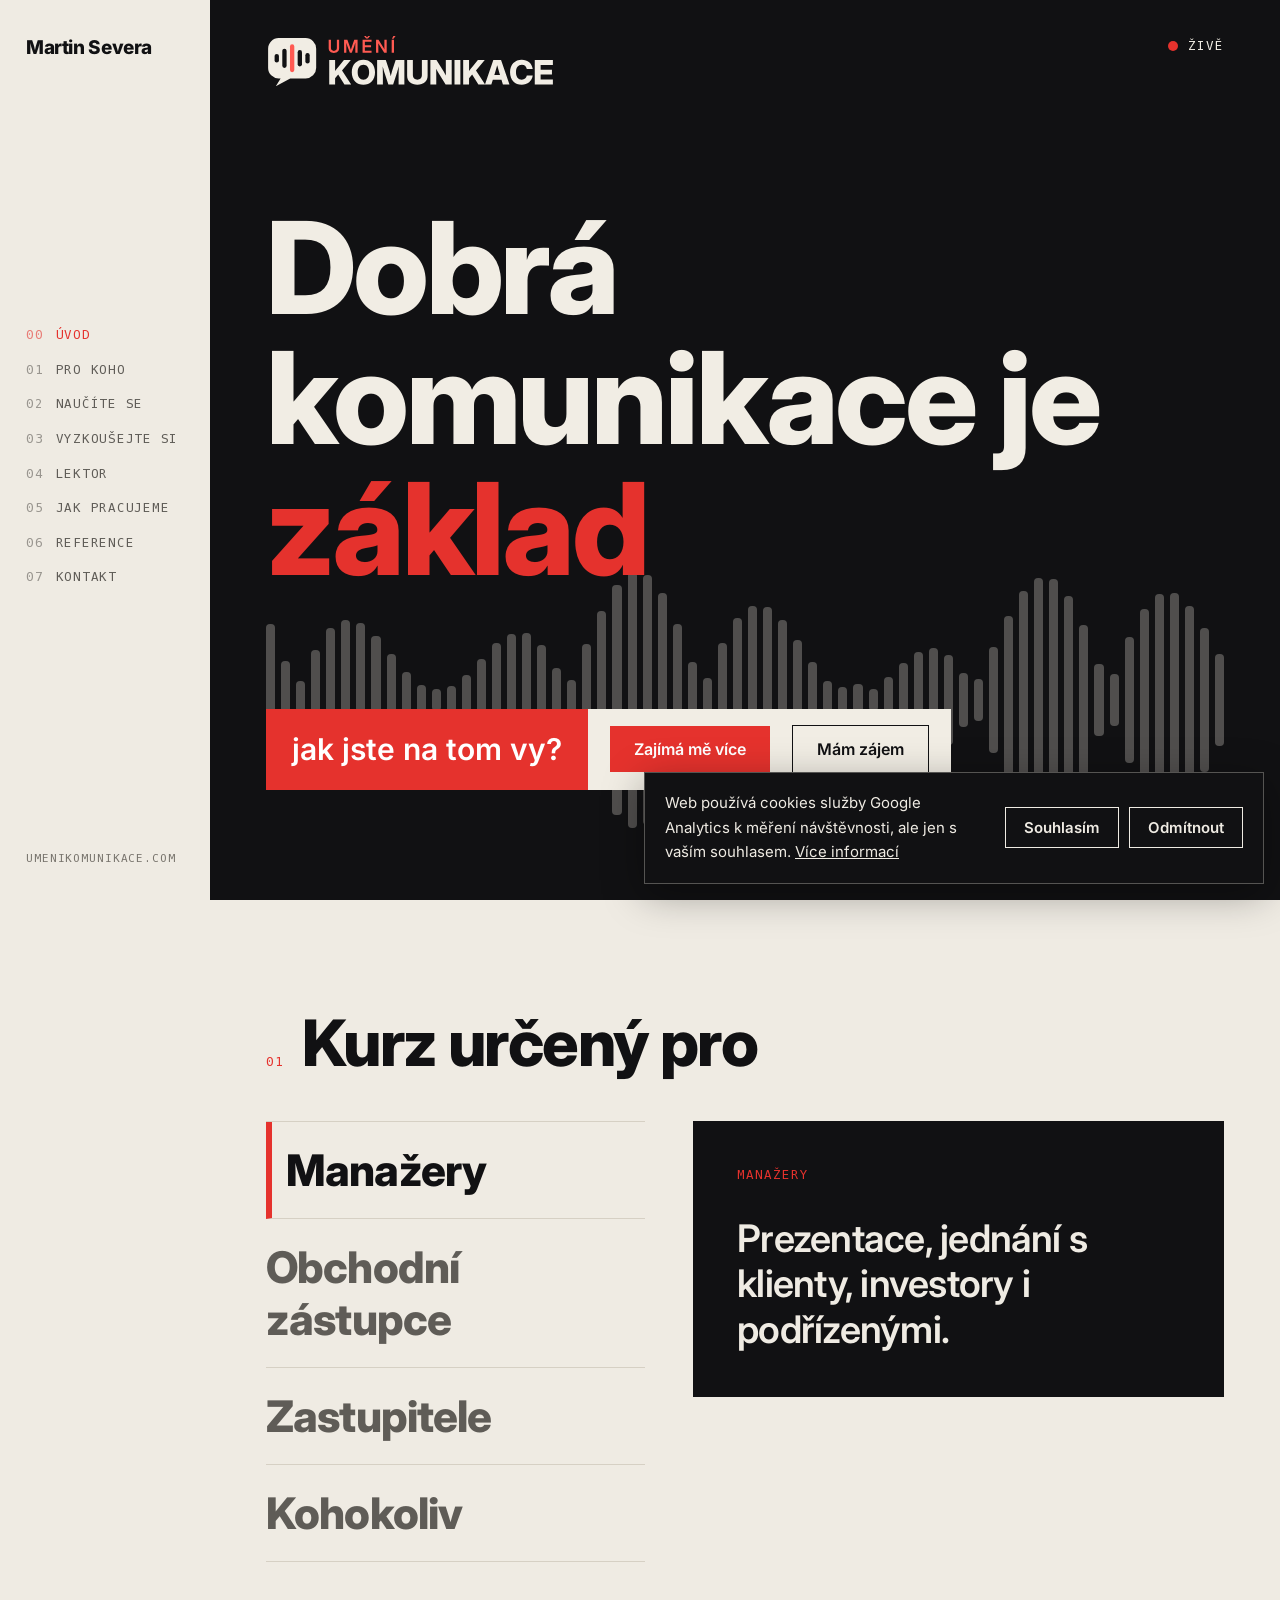
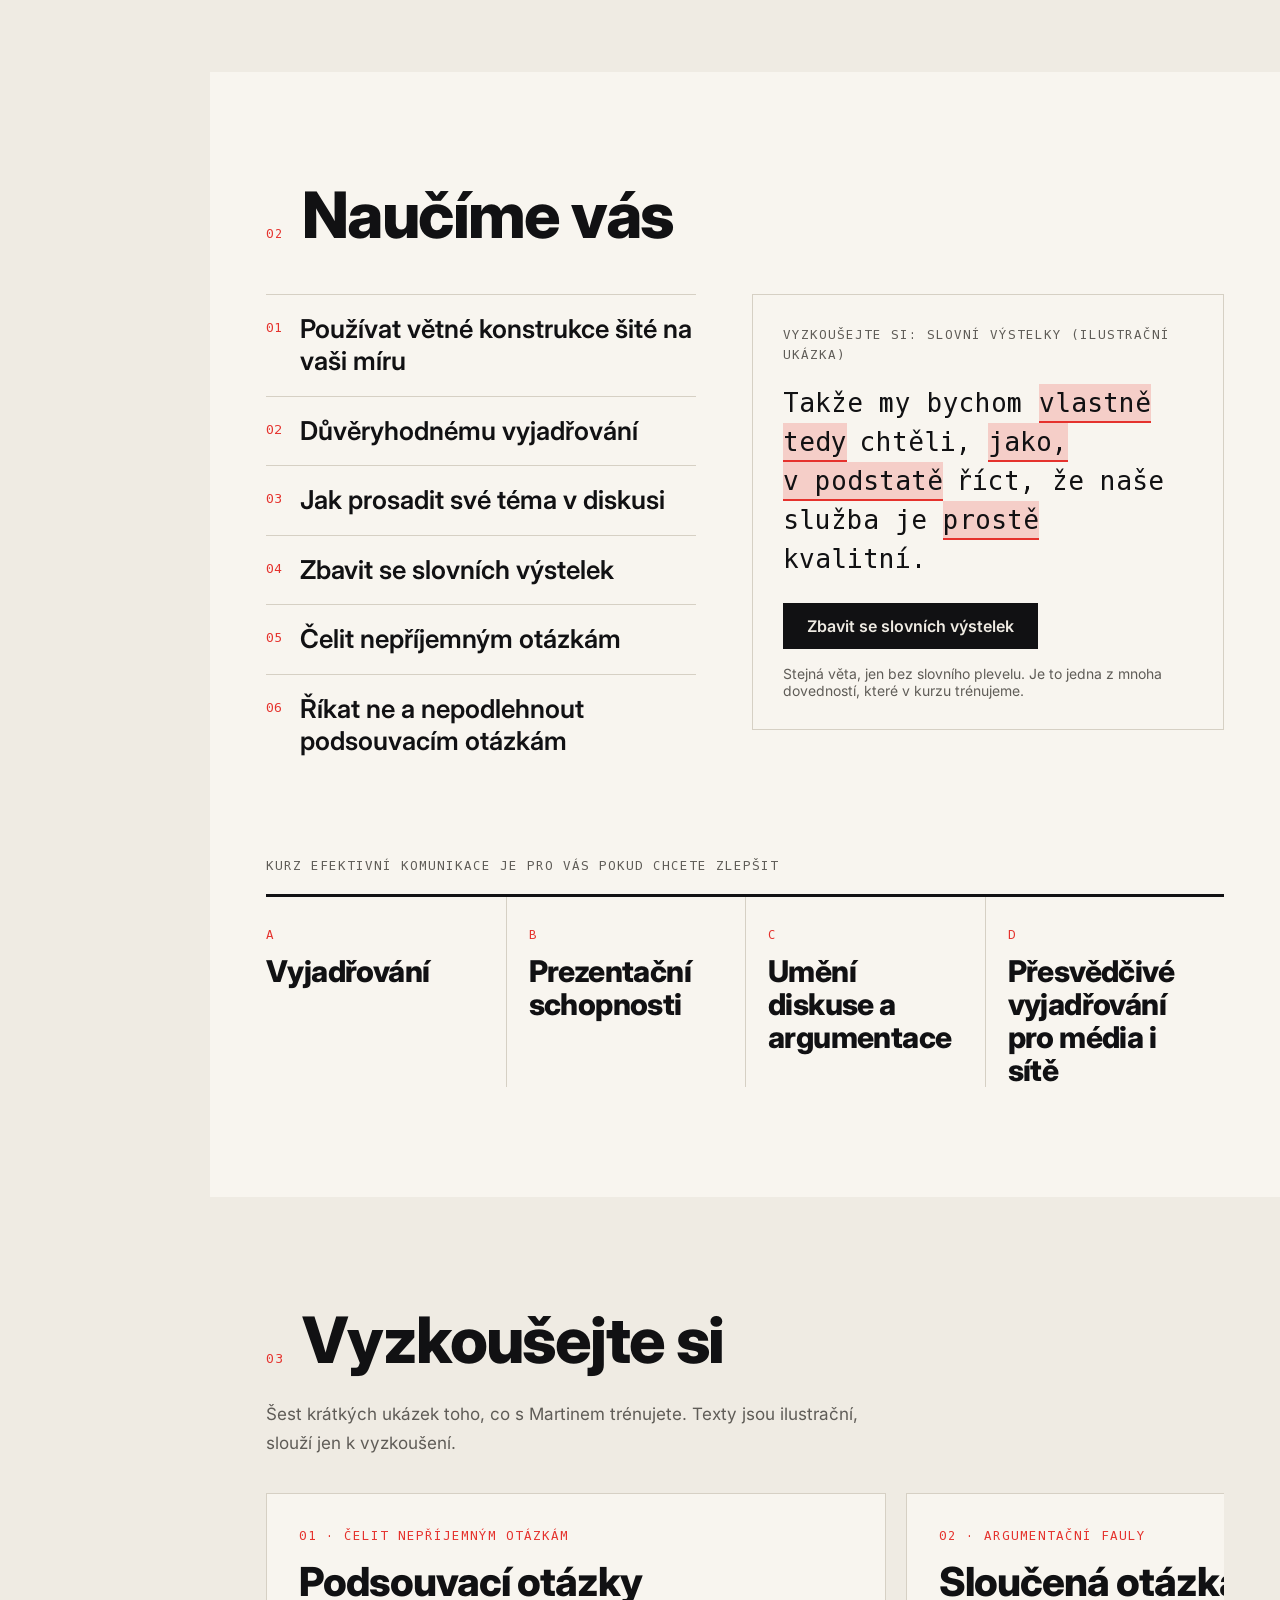
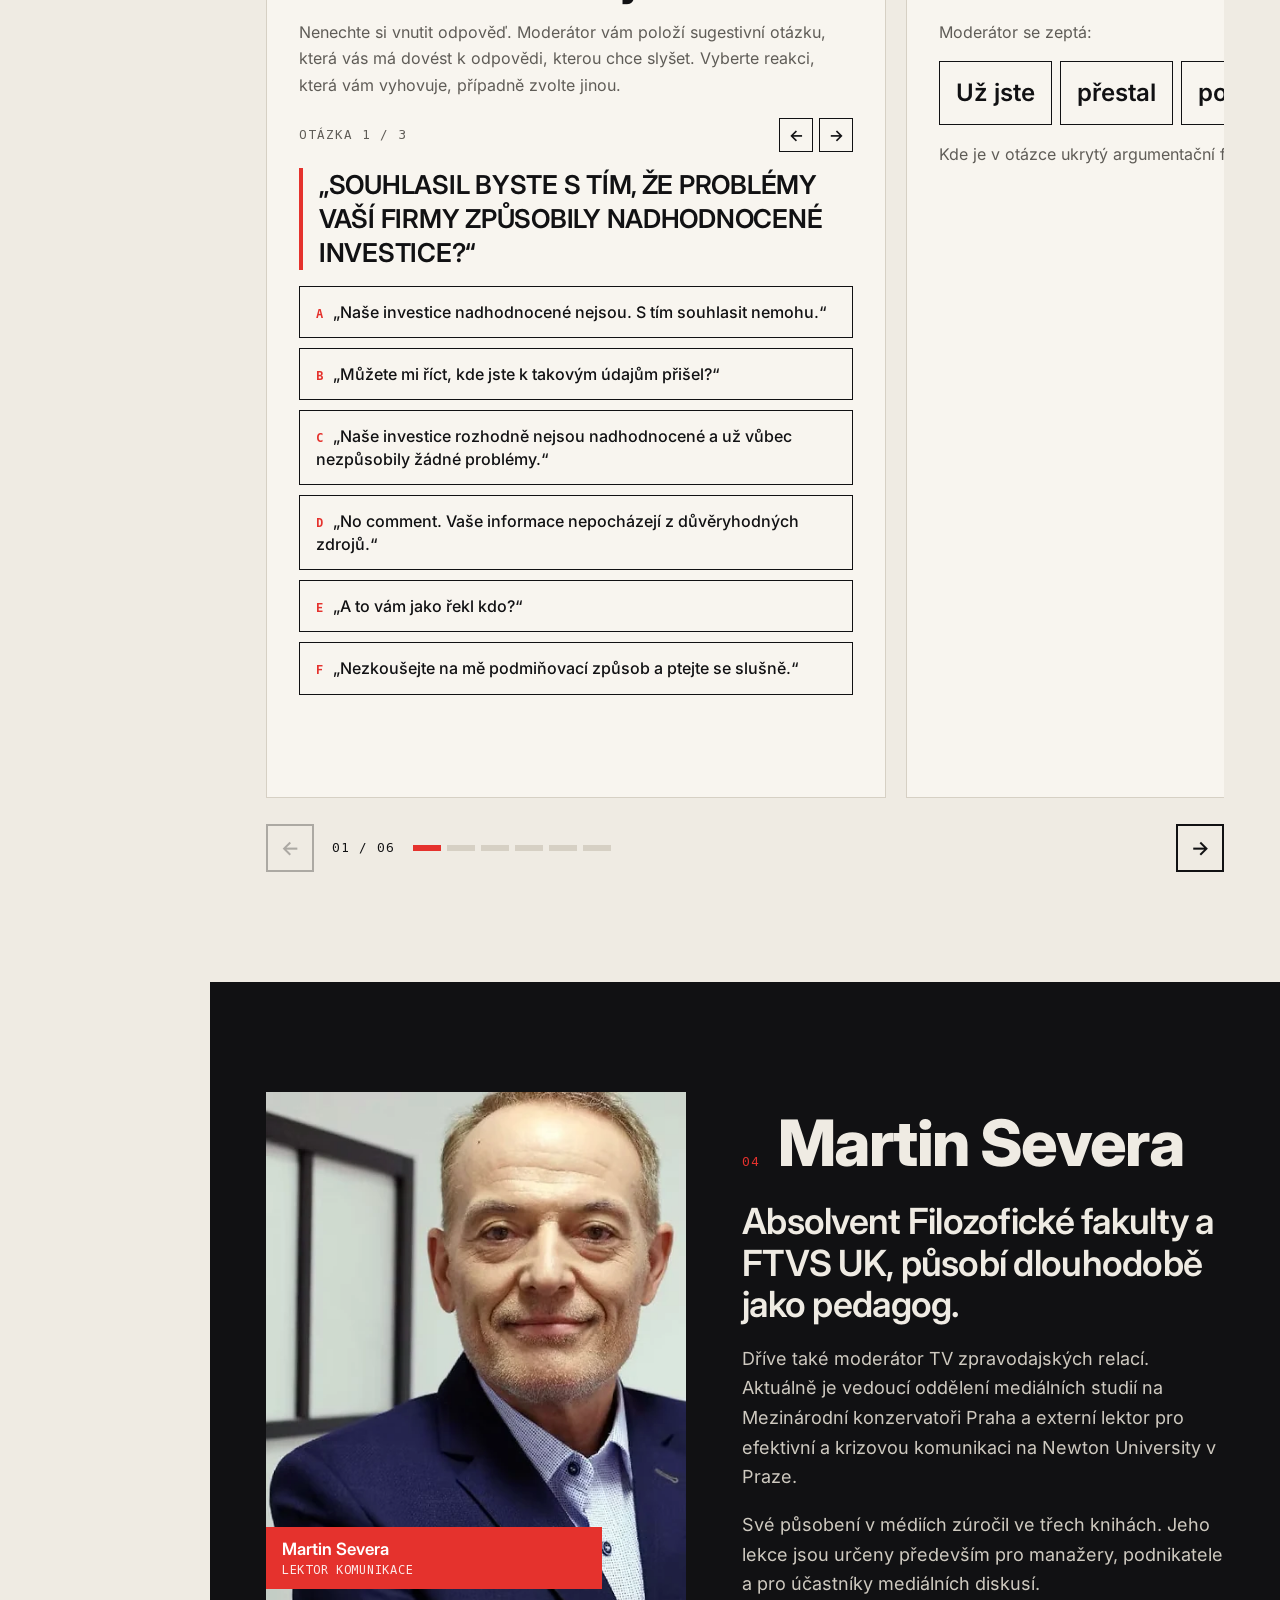
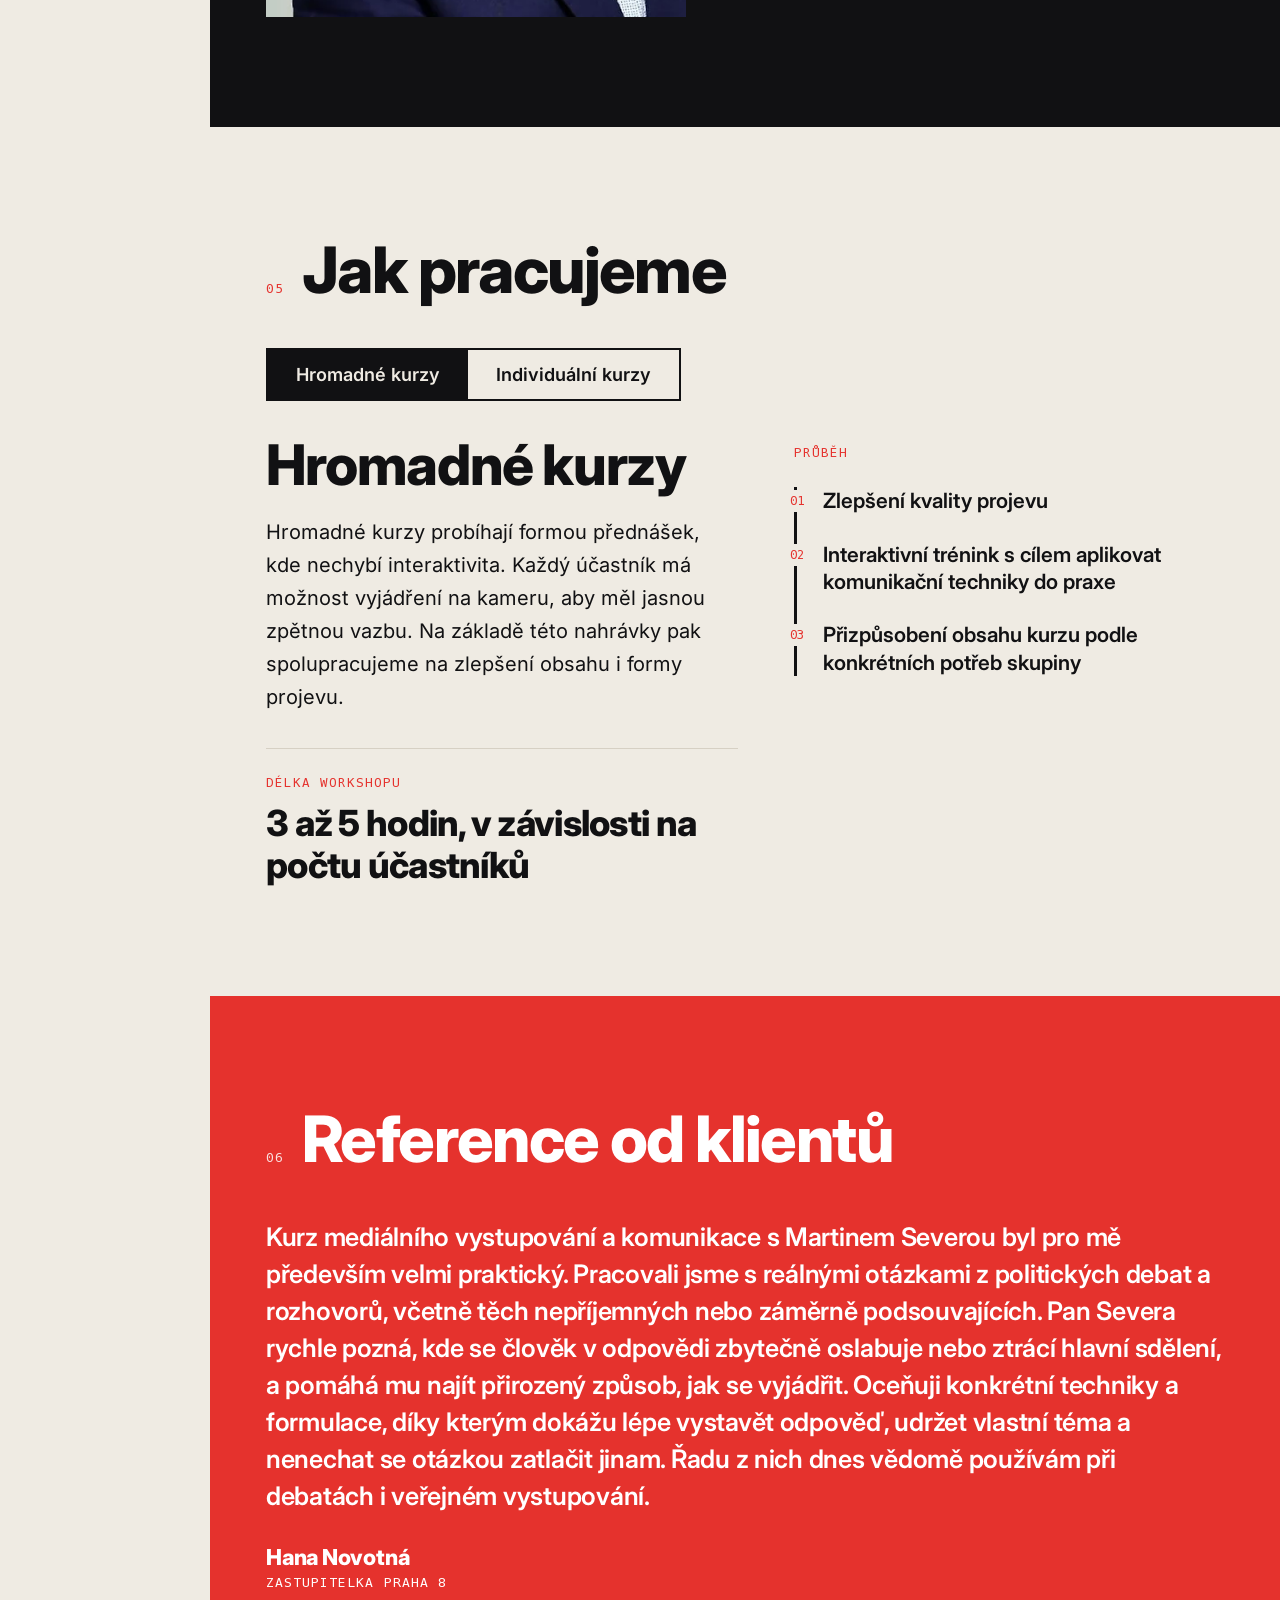
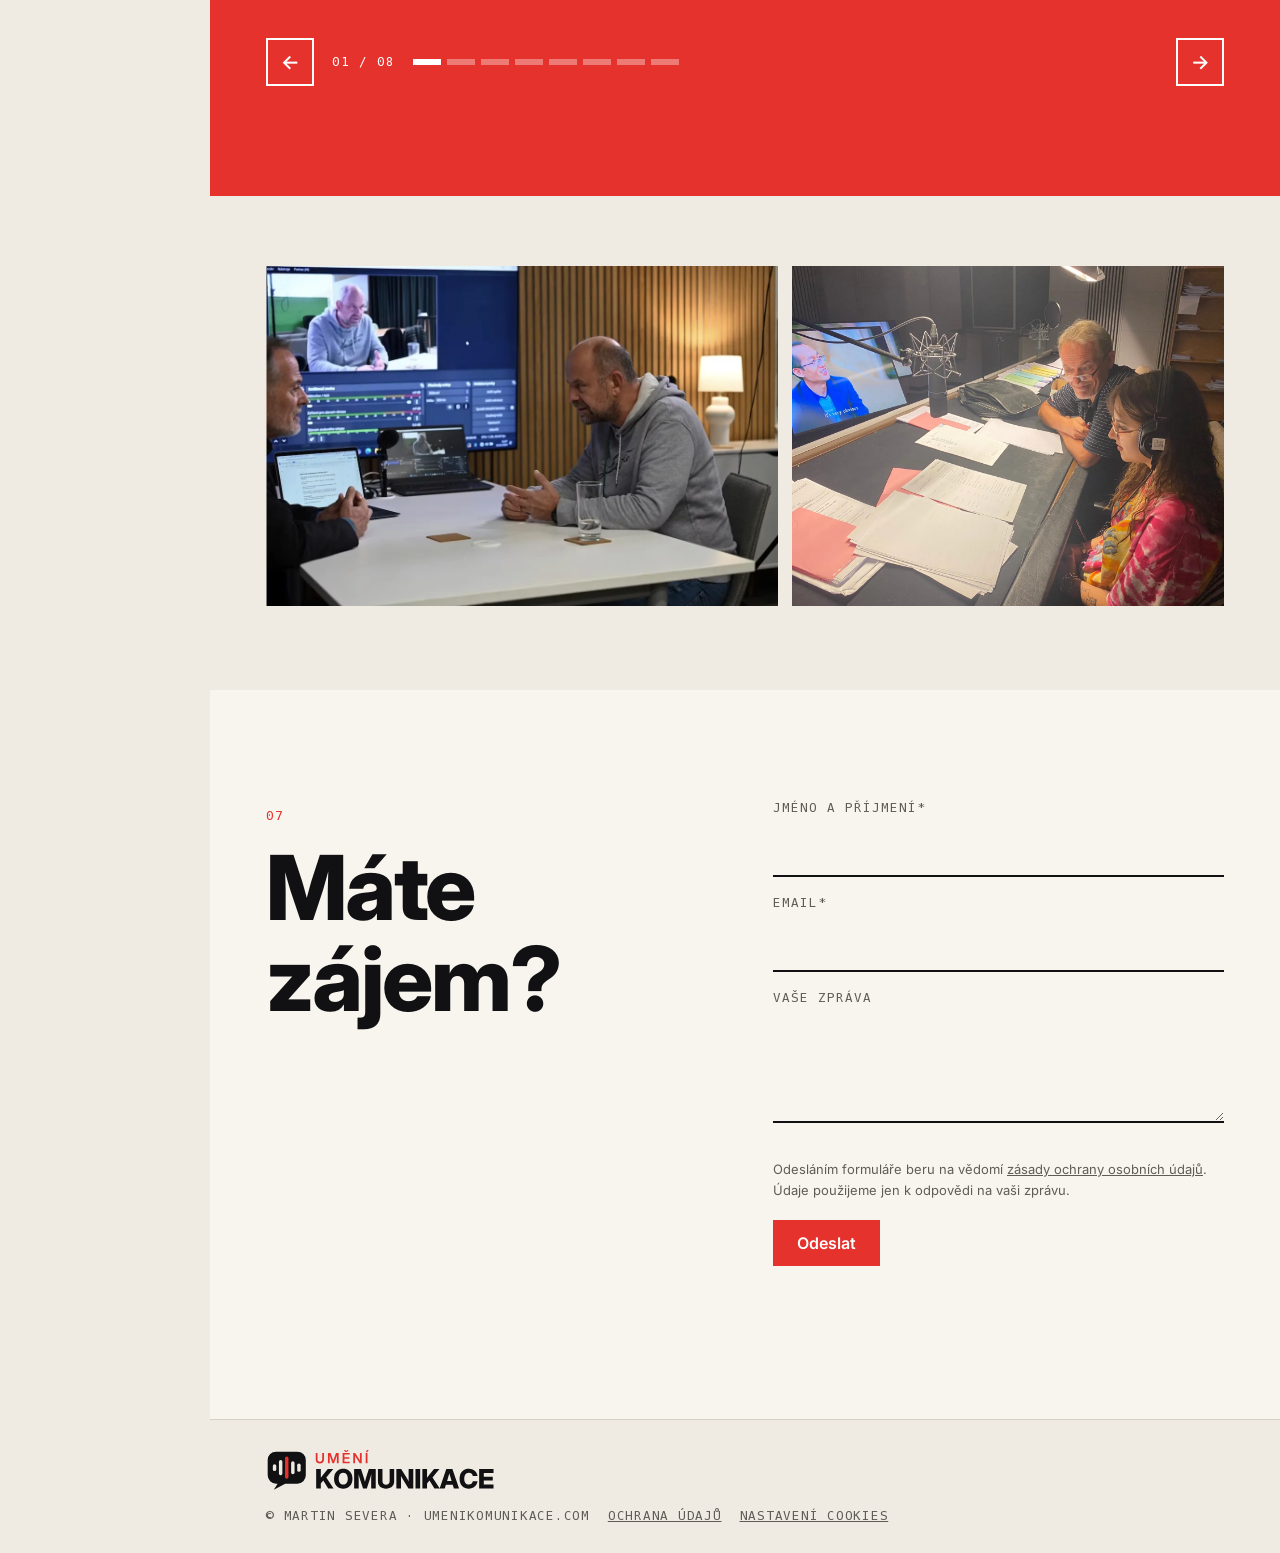
==== commit 4d55cb41: "Update index.html" ====
--- a/index.html
+++ b/index.html
@@ -170,6 +170,10 @@
 .chp{display:flex;flex-wrap:wrap;gap:8px}.chp button{font-size:clamp(19px,2.2vw,24px);font-weight:600}
 .pick{display:flex;flex-wrap:wrap;gap:8px}
 .pick-l{font:500 12.5px var(--mono);letter-spacing:.08em;text-transform:uppercase;color:var(--mute);margin:6px 0 -6px}
+.qn{display:flex;justify-content:space-between;align-items:center;margin-top:4px}.qn .mono{color:var(--mute)}
+.qb{display:flex;gap:6px}.qb button{all:unset;box-sizing:border-box;cursor:pointer;width:34px;height:34px;border:1.5px solid var(--ink);display:flex;align-items:center;justify-content:center;font:600 16px var(--hf)}
+.qb button:hover{background:var(--ink);color:var(--paper)}.qb button:focus-visible{outline:2px solid var(--red);outline-offset:2px}
+.opts button i{font:700 12px var(--mono);font-style:normal;color:var(--red);margin-right:10px}
 .fb{min-height:3.4em;font-size:16px;margin:0}.fb b{color:var(--red)}
 .sn{margin:0}.sn button{all:unset;cursor:pointer;display:inline;padding:1px 3px;font:400 18px/1.85 var(--bf)}
 .sn button:hover{background:#e5322d33}.sn button.sel{background:#e5322d33;box-shadow:inset 0 -2px var(--red)}
@@ -255,10 +259,10 @@
 <div class="car"><div class="track" id="track">
 
 <article class="sl"><span class="mono tag">01 · Čelit nepříjemným otázkám</span><h3>Podsouvací otázky</h3>
-<p class="ctx">Rozhovor pro média. Moderátor se zeptá:</p>
-<p class="qq">„Není tohle celé zbytečné plýtvání penězi daňových poplatníků?“</p>
-<p class="ctx">Otázka už v sobě obsahuje tvrzení, že jde o plýtvání. Jak odpovíte? Vyzkoušejte všechny čtyři možnosti.</p>
-<div class="opts" id="o1"><button data-k="def">„Já přece nikdy neplýtvám, to je nespravedlivé!“</button><button data-k="ust">„Chápu, že to tak může vypadat, ale vlastně to není tak jednoduché…“</button><button data-k="odm">„Rozhodně to není plýtvání. Jde o investici do oprav škol.“</button><button data-k="ok">„Dnes rozhodujeme o opravách škol. Na tom záleží nejvíc.“</button></div>
+<p class="ctx">Nenechte si vnutit odpověď. Moderátor vám položí sugestivní otázku, která vás má dovést k odpovědi, kterou chce slyšet. Vyberte reakci, která vám vyhovuje, případně zvolte jinou.</p>
+<div class="qn"><span class="mono" id="qn1">Otázka 1 / 3</span><span class="qb"><button type="button" id="qp1" aria-label="Předchozí otázka">←</button><button type="button" id="qx1" aria-label="Další otázka">→</button></span></div>
+<p class="qq" id="qq1">„SOUHLASIL BYSTE S TÍM, ŽE PROBLÉMY VAŠÍ FIRMY ZPŮSOBILY NADHODNOCENÉ INVESTICE?“</p>
+<div class="opts" id="o1"><button data-k="0"><i>A</i>„Naše investice nadhodnocené nejsou. S tím souhlasit nemohu.“</button><button data-k="1"><i>B</i>„Můžete mi říct, kde jste k takovým údajům přišel?“</button><button data-k="2"><i>C</i>„Naše investice rozhodně nejsou nadhodnocené a už vůbec nezpůsobily žádné problémy.“</button><button data-k="3"><i>D</i>„No comment. Vaše informace nepocházejí z důvěryhodných zdrojů.“</button><button data-k="4"><i>E</i>„A to vám jako řekl kdo?“</button><button data-k="5"><i>F</i>„Nezkoušejte na mě podmiňovací způsob a ptejte se slušně.“</button></div>
 <p class="fb" id="f1" aria-live="polite"></p></article>
 
 <article class="sl"><span class="mono tag">02 · Argumentační fauly</span><h3>Sloučená otázka</h3>
@@ -364,11 +368,12 @@
 function pl(n,a,b,c){return n===1?a:(n>=2&&n<=4?b:c)}
 function prefill(txt){var m=$('msg');m.value=txt;$('kontakt').scrollIntoView({behavior:reduce?'auto':'smooth'});setTimeout(function(){m.focus({preventScroll:true})},600)}
 function pickFb(btns,out,map){btns.forEach(function(b){b.onclick=function(){btns.forEach(function(x){x.classList.remove('sel')});b.classList.add('sel');var m=map[b.dataset.k];out.innerHTML='<b>'+m[0]+'</b> '+m[1]}})}
-pickFb(q('#o1 button'),$('f1'),{
- def:['Brání se.','Přebíráte slovo „plýtvání“ a mluvíte o sobě místo o svém tématu.'],
- ust:['Ustupuje.','„Chápu“, „vlastně“ a „ale“ oslabí sdělení dřív, než k němu vůbec dojdete.'],
- odm:['Odmítá podsouvací otázku.','Předpoklad „plýtvání“ nepřijímá, jasně ho odmítne a hned říká, jak to je. To je jedna z možných odpovědí.'],
- ok:['Drží téma.','Předpoklad otázky nekomentuje, jen přejde k tomu, o čem chce mluvit.']});
+var PQ=[{"q": "SOUHLASIL BYSTE S TÍM, ŽE PROBLÉMY VAŠÍ FIRMY ZPŮSOBILY NADHODNOCENÉ INVESTICE?", "o": [["Naše investice nadhodnocené nejsou. S tím souhlasit nemohu.", "Odmítá předpoklad.", "Krátce a jasně řeknete, že nesouhlasíte. Nic dalšího ale nepřidáváte, takže iniciativa zůstává u tazatele."], ["Můžete mi říct, kde jste k takovým údajům přišel?", "Protiotázka.", "Přehodíte důkazní břemeno na tazatele a získáte čas. Pokud ji použijete opakovaně, působí jako úhyb."], ["Naše investice rozhodně nejsou nadhodnocené a už vůbec nezpůsobily žádné problémy.", "Odmítá víc, než se ptá.", "Popřete investice i problémy najednou. Silná slova „rozhodně“ a „vůbec“ zvou k vyvracení."], ["No comment. Vaše informace nepocházejí z důvěryhodných zdrojů.", "Uzavírá rozhovor.", "Zpochybníte tazatele a odmítnete mluvit. Působí to obranně a divák se nic nedozví."], ["A to vám jako řekl kdo?", "Útočí na zdroj.", "Zní to hovorově a trochu útočně. Mluvíte o tazateli, ne o svém tématu."], ["Nezkoušejte na mě podmiňovací způsob a ptejte se slušně.", "Řeší formu otázky.", "Pojmenujete techniku, ale téma zůstane nevyřešené. Může to znít pedanticky."]]}, {"q": "ŘEKL BYSTE, ŽE TENTO VÝSLEDEK JE PRO VAŠI STRANU (FIRMU) VELKÝ NEÚSPĚCH?", "o": [["Proč si myslíte, že je to neúspěch?", "Vyhýbá se odpovědi.", "Odpověď otázkou začínající „proč“ přehazuje břímě na tázajícího. Je to argumentační faul, ale lze ho použít jako obranu proti dotěrným dotazům."], ["Neřekl. To říkáte vy.", "Odmítá podsouvání.", "Jasně se ohradíte, že tvrzení nepřijímáte. Může znít ostře. Doplňte, jak to vidíte vy."], ["A vy byste to řekl? Z vašeho dotazu vyplývá, že vás náš údajný neúspěch těší.", "Obrací obvinění.", "Přebíráte jeho téma a přecházíte do útoku. Tazatel má pak jednoduchou odpověď."], ["Můžete se prosím zeptat slušně bez toho podmiňovacího způsobu?", "Řeší formu otázky.", "Věnujete se tomu, jak se ptá, ne tomu, co říkáte vy."], ["Nezkoušejte na mě ty vaše finty s „kdyby“.", "Obviňuje z triku.", "Zní obranně a vyhrocuje rozhovor."], ["Naopak. Vzhledem k nezbytným opatřením je tento výsledek pro nás velký úspěch.", "Odmítá a dodává vlastní sdělení.", "Předpoklad odmítnete a hned vracíte rozhovor ke svému tématu."]]}, {"q": "CO BUDETE DĚLAT S NEOČEKÁVANĚ NÍZKÝMI PŘÍJMY (NÍZKOU PŘÍZNÍ VOLIČŮ) VAŠÍ FIRMY?", "o": [["Příjmy nejsou za daných okolností nízké. Srovnejte si prosím výsledky minulého roku s růstem HDP.", "Odmítá předpoklad a opírá se o srovnání.", "Funguje, pokud umíte srovnání doložit čísly."], ["Nebudeme dělat nic, protože vaše informace nejsou pravdivé.", "Odmítá, ale riskantně.", "Věta „nebudeme dělat nic“ se snadno citují bez zbytku odpovědi."], ["A co budete dělat vy s takovými sugestivními otázkami?", "Útočí na tazatele.", "Pozornost se přesune k tazateli, ale ne k vaší odpovědi."], ["Chcete snad, abych řekl jen to, co chcete slyšet?", "Pojmenovává záměr tazatele.", "Použitá hned na začátku působí obranně. Lépe vyzní až po vaší věcné odpovědi."], ["Dělá vám radost, když mi podsouváte, že naše firma (strana) není úspěšná?", "Obrací se na tazatele s emocí.", "Riziko vyhrocení. Divák uvidí hádku, ne odpověď."]]}];
+(function(){var cur=0,oo=$('o1'),out=$('f1'),qq=$('qq1'),qn=$('qn1');
+function esc(t){return t.replace(/&/g,'&amp;').replace(/</g,'&lt;')}
+function bind(){var bt=q('#o1 button');bt.forEach(function(b){b.onclick=function(){bt.forEach(function(x){x.classList.remove('sel')});b.classList.add('sel');var m=PQ[cur].o[+b.dataset.k];out.innerHTML='<b>'+esc(m[1])+'</b> '+esc(m[2])}})}
+function show(i){cur=(i+PQ.length)%PQ.length;qn.textContent='Otázka '+(cur+1)+' / '+PQ.length;qq.textContent='\u201E'+PQ[cur].q+'\u201C';oo.innerHTML=PQ[cur].o.map(function(o,k){return '<button data-k="'+k+'"><i>'+String.fromCharCode(65+k)+'</i>\u201E'+esc(o[0])+'\u201C</button>'}).join('');out.innerHTML='';bind()}
+$('qp1').onclick=function(){show(cur-1)};$('qx1').onclick=function(){show(cur+1)};bind()})();
 pickFb(q('#o2 button'),$('f2'),{
  a:['Ne tak docela.','„Už jste“ se ptá jen na čas. Hledejte slovo, které tiše něco předpokládá.'],
  b:['Přesně.','„Přestal“ předpokládá, že jste to dělal. Ať odpovíte „ano“, nebo „ne“, přiznáte to. V jedné otázce jsou sloučené dvě věci: tvrzení a samotná otázka. Nejdřív je třeba skrytý předpoklad odmítnout.'],
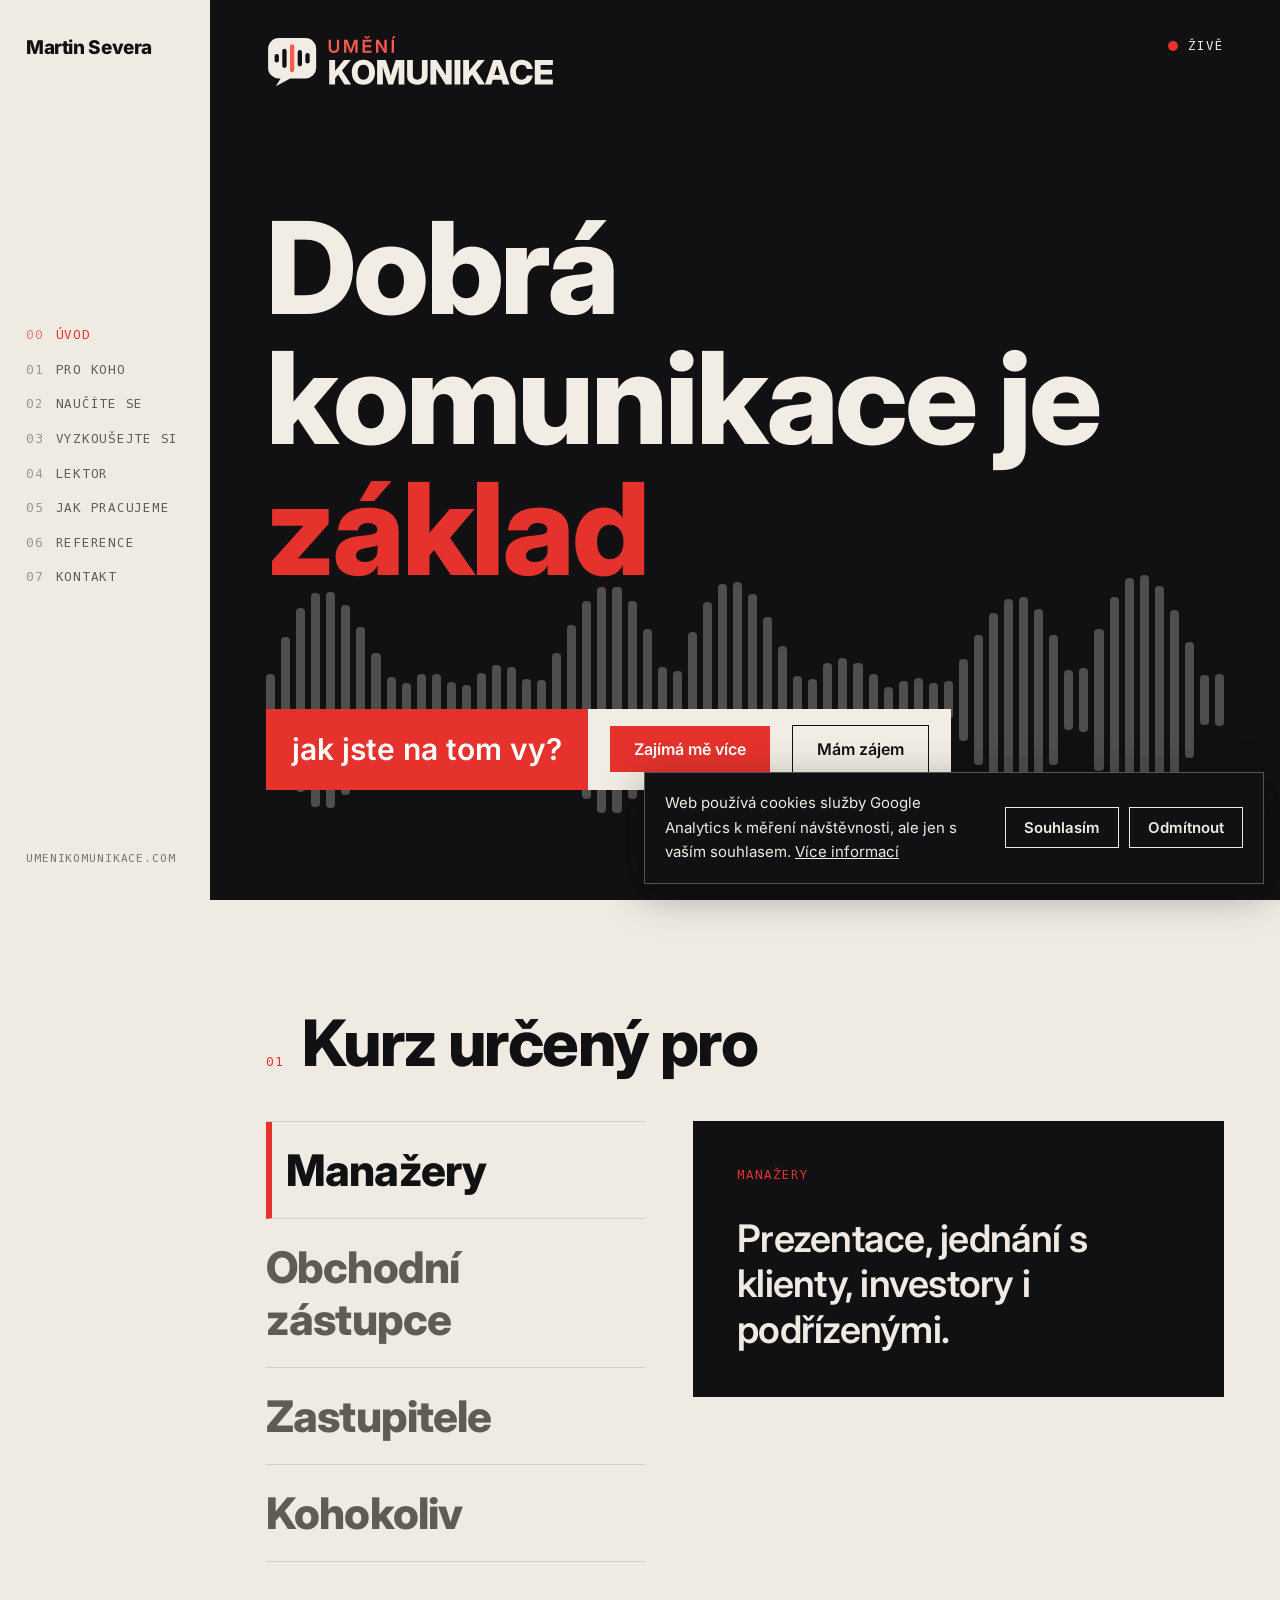
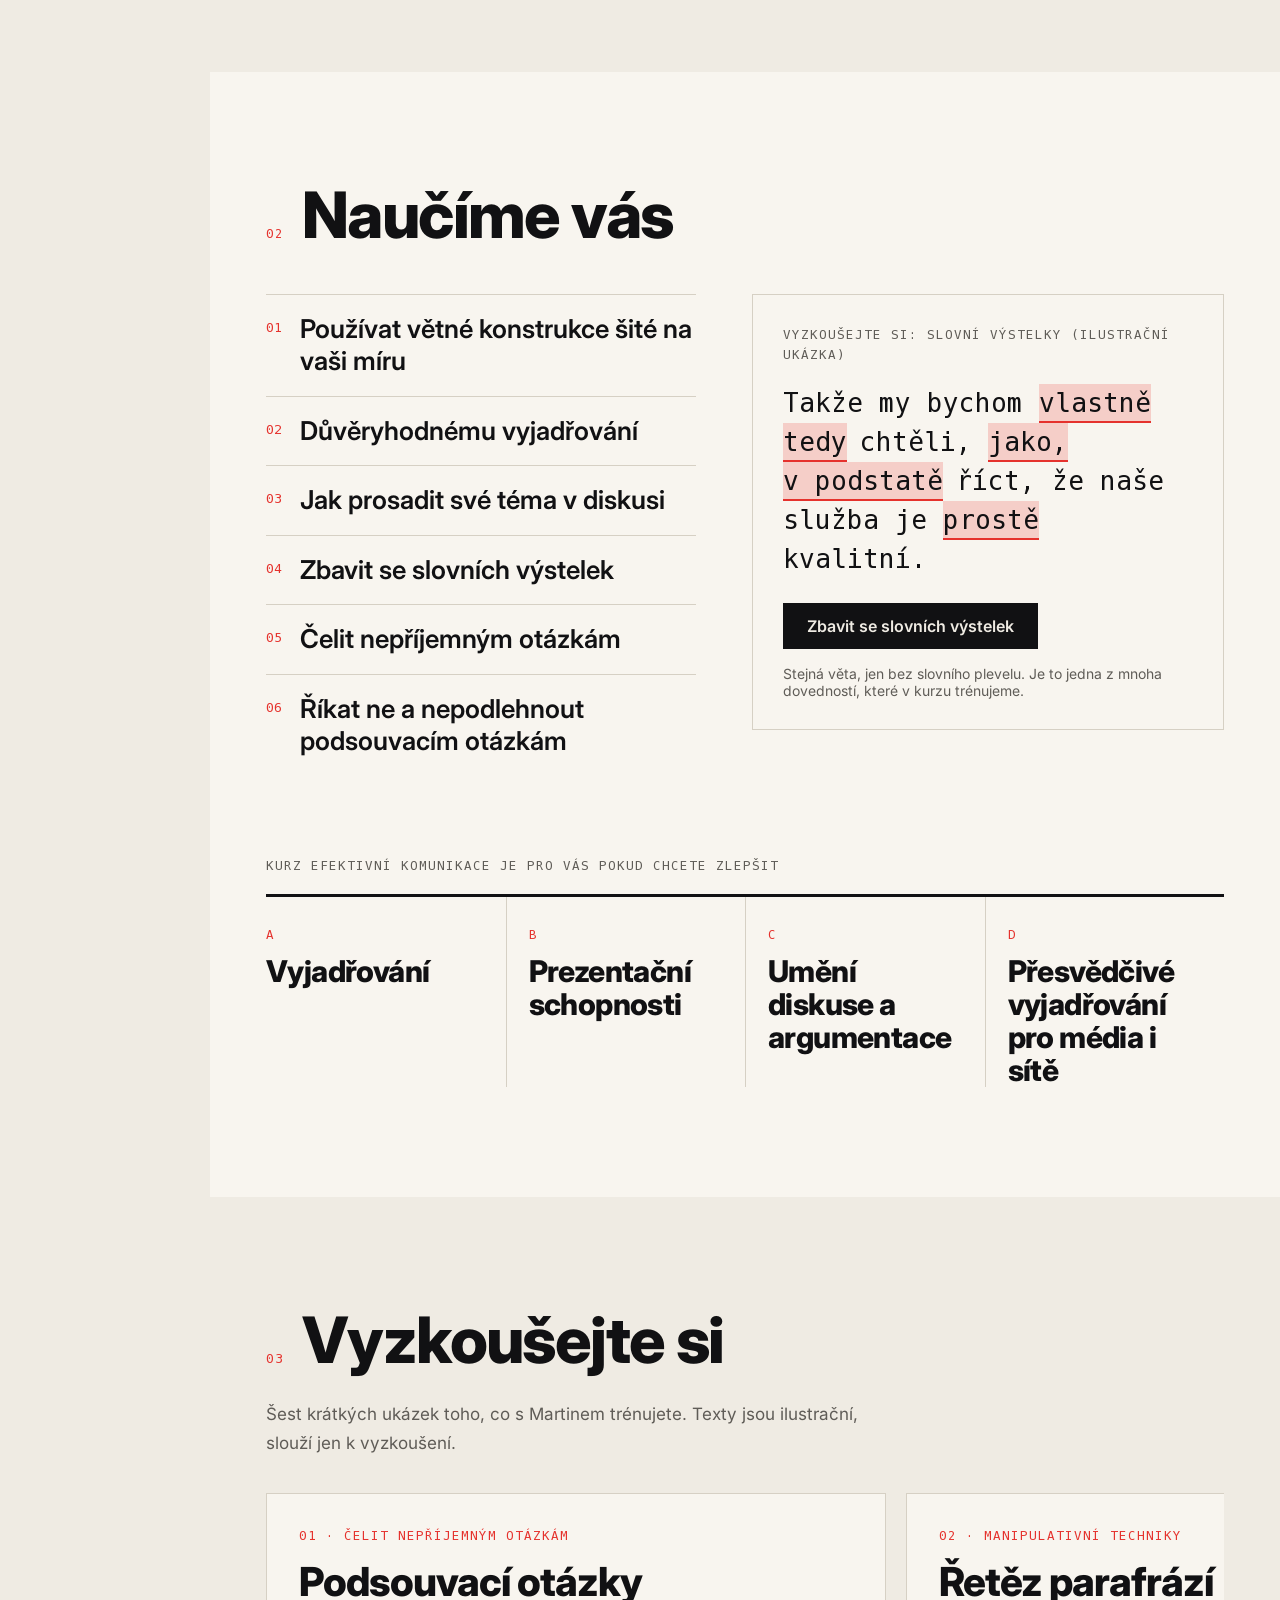
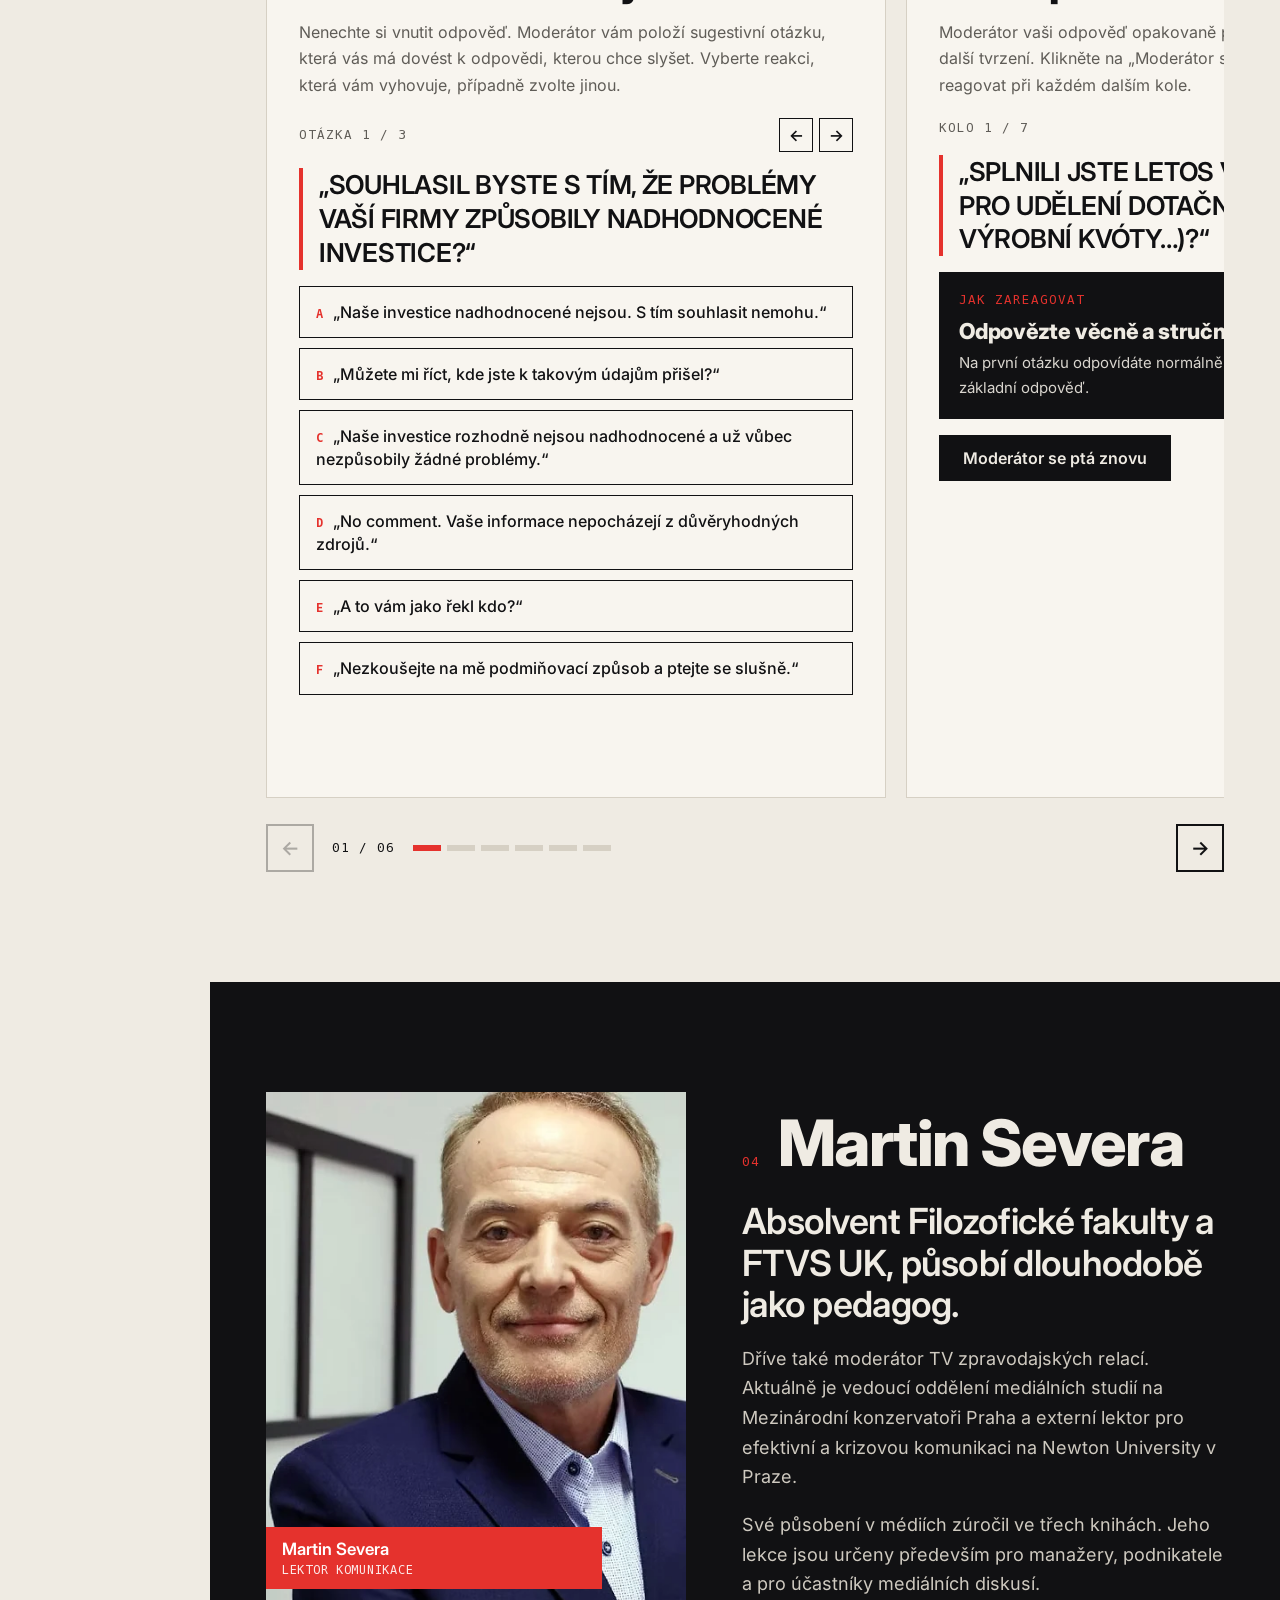
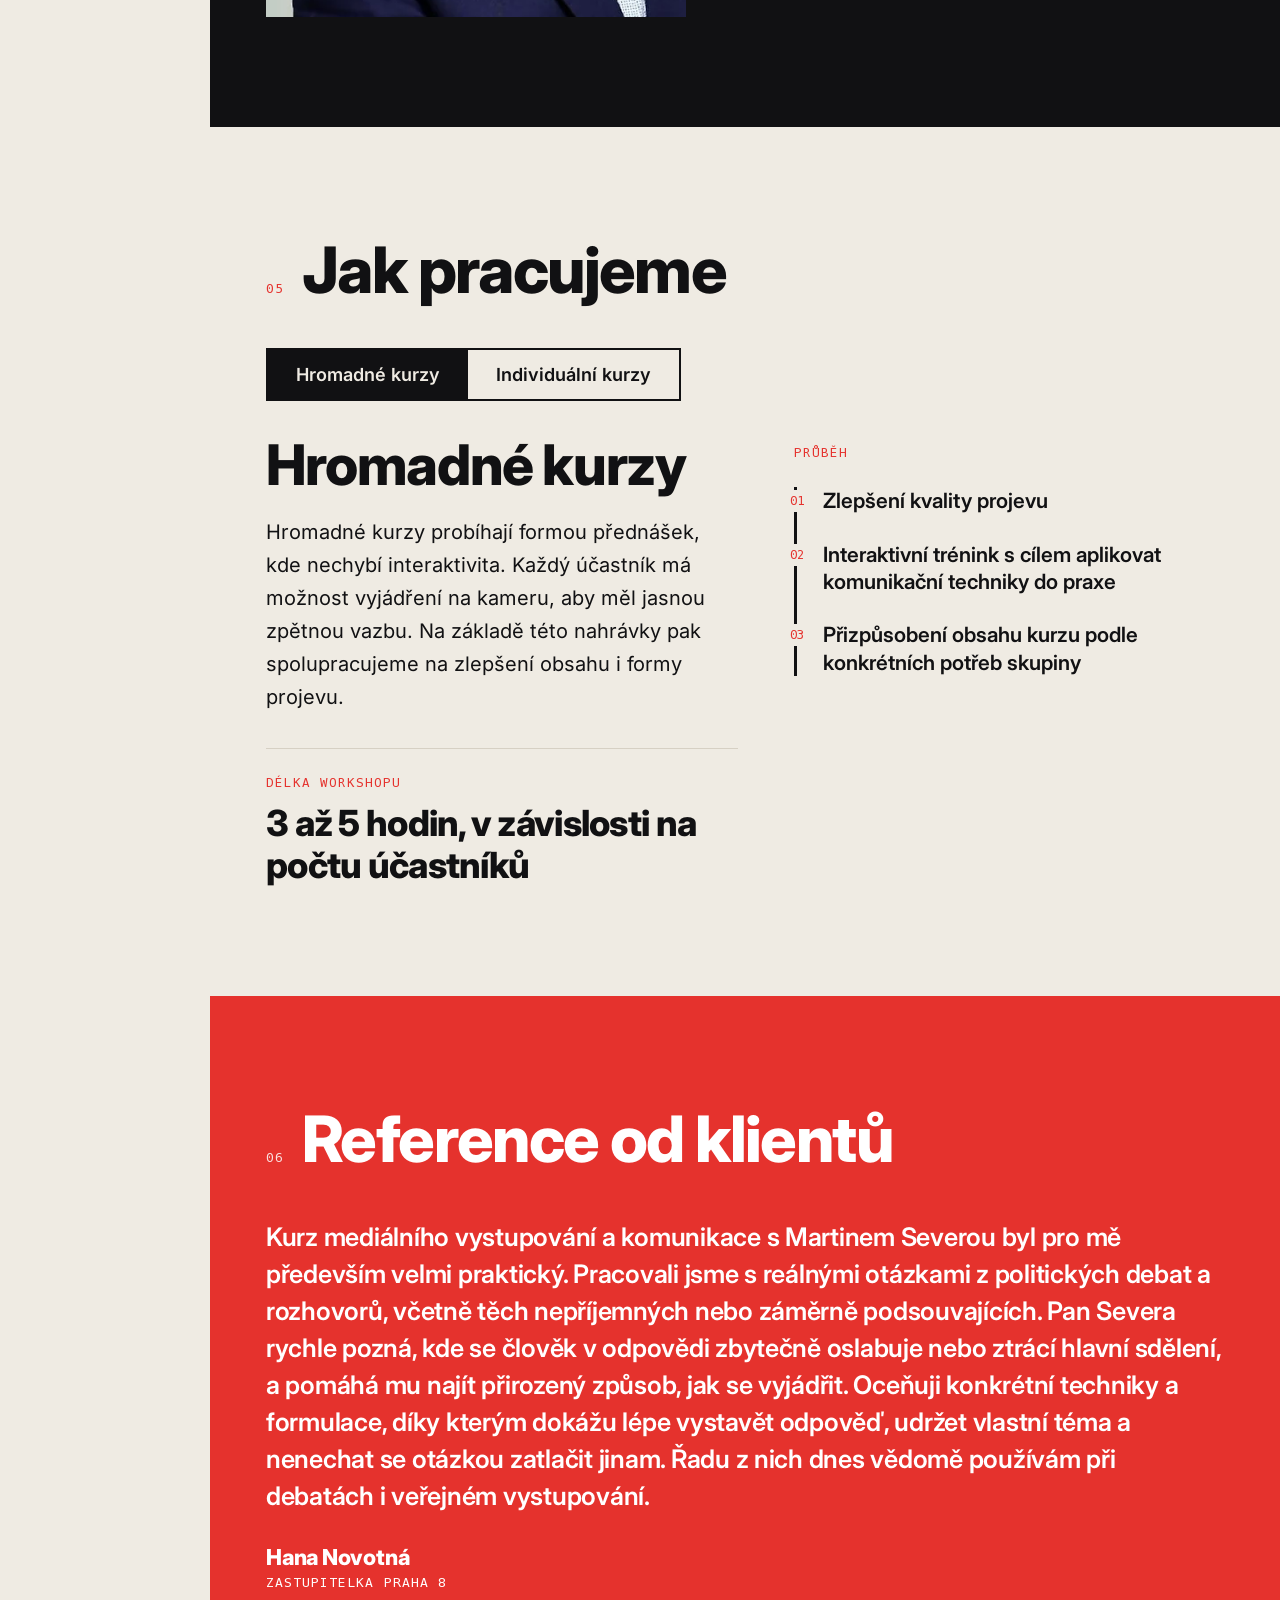
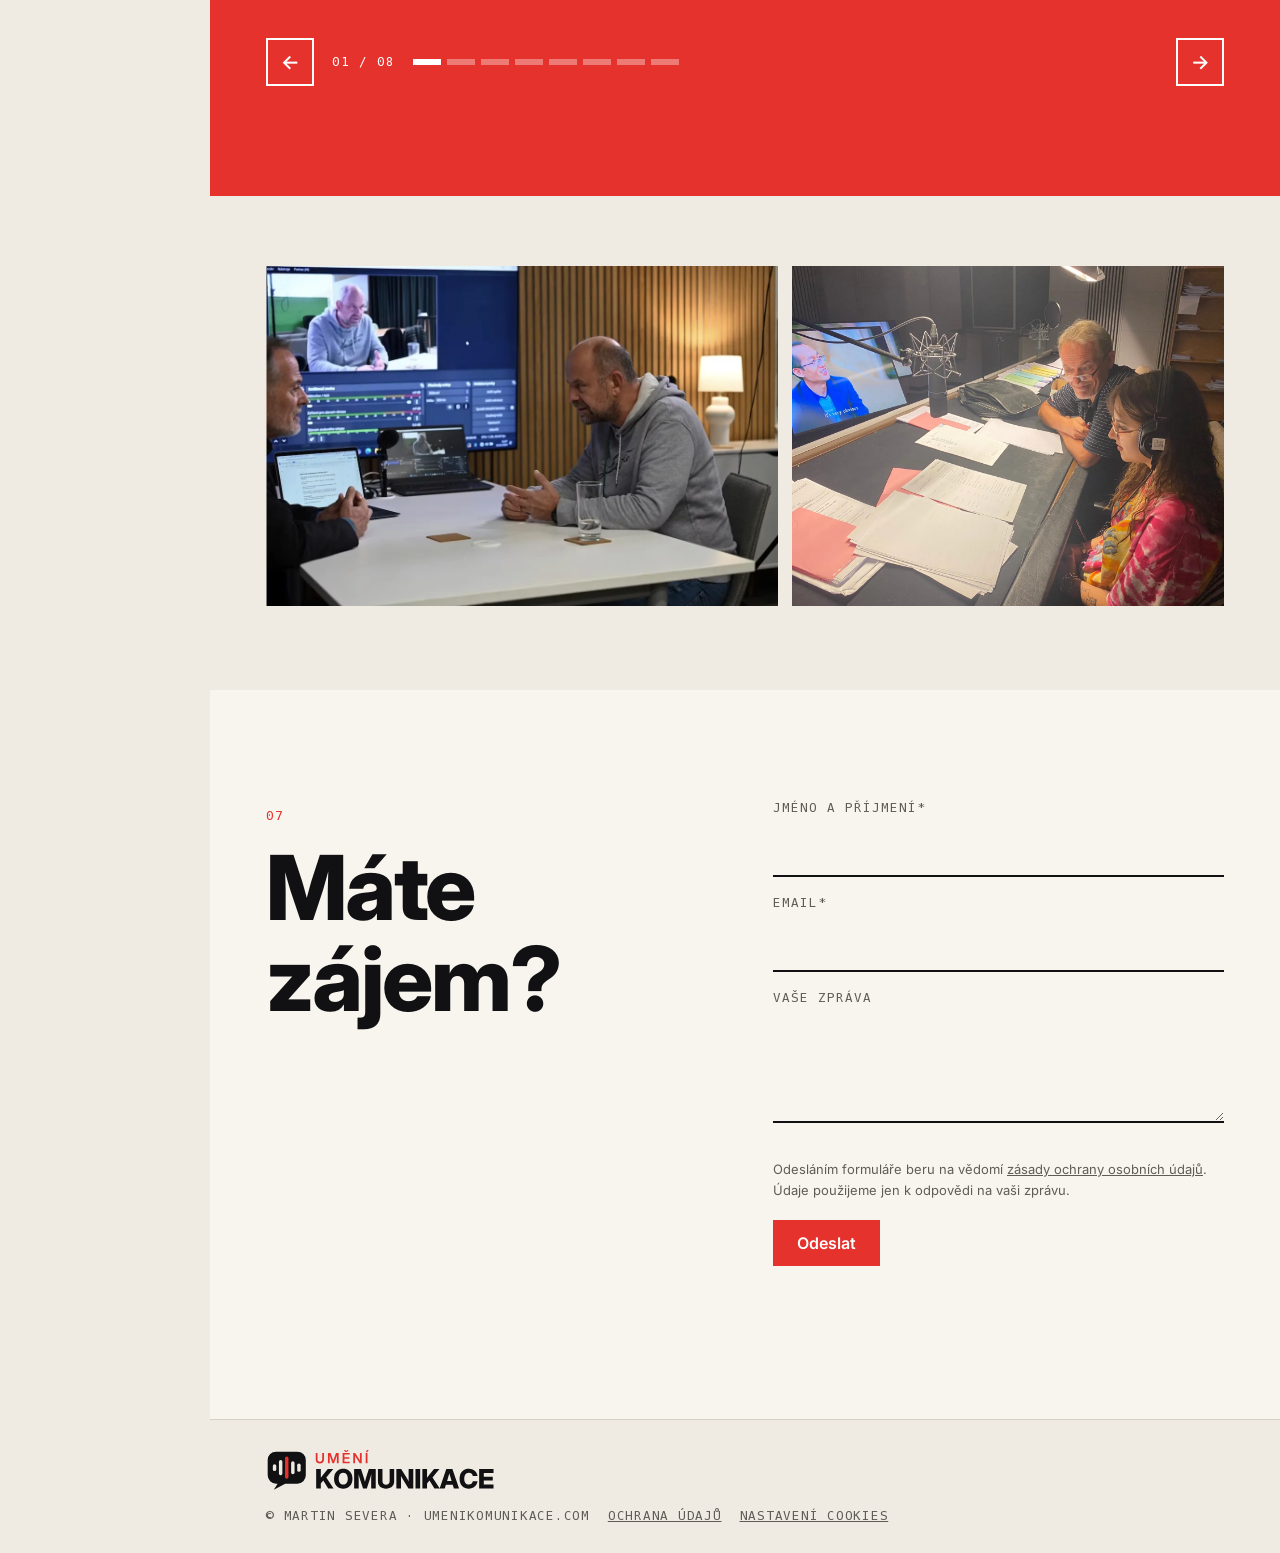
==== commit da900a05: "Update index.html" ====
--- a/index.html
+++ b/index.html
@@ -174,6 +174,9 @@
 .qb{display:flex;gap:6px}.qb button{all:unset;box-sizing:border-box;cursor:pointer;width:34px;height:34px;border:1.5px solid var(--ink);display:flex;align-items:center;justify-content:center;font:600 16px var(--hf)}
 .qb button:hover{background:var(--ink);color:var(--paper)}.qb button:focus-visible{outline:2px solid var(--red);outline-offset:2px}
 .opts button i{font:700 12px var(--mono);font-style:normal;color:var(--red);margin-right:10px}
+.rx{display:grid;gap:6px;padding:18px 20px;background:var(--ink);color:var(--paper)}
+.rx .mono{color:var(--red)}.rx b{font:800 clamp(18px,2vw,22px)/1.3 var(--hf);letter-spacing:-.01em}.rx p{margin:0;font-size:15px;opacity:.9}
+.sl>.btn{align-self:flex-start}
 .fb{min-height:3.4em;font-size:16px;margin:0}.fb b{color:var(--red)}
 .sn{margin:0}.sn button{all:unset;cursor:pointer;display:inline;padding:1px 3px;font:400 18px/1.85 var(--bf)}
 .sn button:hover{background:#e5322d33}.sn button.sel{background:#e5322d33;box-shadow:inset 0 -2px var(--red)}
@@ -265,11 +268,12 @@
 <div class="opts" id="o1"><button data-k="0"><i>A</i>„Naše investice nadhodnocené nejsou. S tím souhlasit nemohu.“</button><button data-k="1"><i>B</i>„Můžete mi říct, kde jste k takovým údajům přišel?“</button><button data-k="2"><i>C</i>„Naše investice rozhodně nejsou nadhodnocené a už vůbec nezpůsobily žádné problémy.“</button><button data-k="3"><i>D</i>„No comment. Vaše informace nepocházejí z důvěryhodných zdrojů.“</button><button data-k="4"><i>E</i>„A to vám jako řekl kdo?“</button><button data-k="5"><i>F</i>„Nezkoušejte na mě podmiňovací způsob a ptejte se slušně.“</button></div>
 <p class="fb" id="f1" aria-live="polite"></p></article>
 
-<article class="sl"><span class="mono tag">02 · Argumentační fauly</span><h3>Sloučená otázka</h3>
-<p class="ctx">Moderátor se zeptá:</p>
-<div class="chp" id="o2"><button data-k="a">Už jste</button><button data-k="b">přestal</button><button data-k="c">podvádět své kolegy?</button></div>
-<p class="ctx">Kde je v otázce ukrytý argumentační faul? Klikněte na část věty.</p>
-<p class="fb" id="f2" aria-live="polite"></p></article>
+<article class="sl"><span class="mono tag">02 · Manipulativní techniky</span><h3>Řetěz parafrází</h3>
+<p class="ctx">Moderátor vaši odpověď opakovaně přeformulovává a podsouvá vám další tvrzení. Klikněte na „Moderátor se ptá znovu“ a vyzkoušejte, jak reagovat při každém dalším kole.</p>
+<div class="qn"><span class="mono" id="cn2">Kolo 1 / 7</span></div>
+<p class="qq" id="cq2">„SPLNILI JSTE LETOS VŠECHNY PODMÍNKY PRO UDĚLENÍ DOTAČNÍHO TITULU (SPLNĚNÍ VÝROBNÍ KVÓTY…)?“</p>
+<div class="rx" id="rx2" aria-live="polite"><span class="mono">Jak zareagovat</span><b id="rt2">Odpovězte věcně a stručně.</b><p id="rd2">Na první otázku odpovídáte normálně, jednou a jasně. Tohle je vaše základní odpověď.</p></div>
+<button class="btn" id="cb2" type="button">Moderátor se ptá znovu</button></article>
 
 <article class="sl"><span class="mono tag">03 · Hromadné kurzy</span><h3>Natáčení na kameru</h3>
 <p class="ctx">Součástí hromadných kurzů je vyjádření každého účastníka na kameru. Díky tomu dostanete jasnou zpětnou vazbu.</p>
@@ -374,10 +378,10 @@
 function bind(){var bt=q('#o1 button');bt.forEach(function(b){b.onclick=function(){bt.forEach(function(x){x.classList.remove('sel')});b.classList.add('sel');var m=PQ[cur].o[+b.dataset.k];out.innerHTML='<b>'+esc(m[1])+'</b> '+esc(m[2])}})}
 function show(i){cur=(i+PQ.length)%PQ.length;qn.textContent='Otázka '+(cur+1)+' / '+PQ.length;qq.textContent='\u201E'+PQ[cur].q+'\u201C';oo.innerHTML=PQ[cur].o.map(function(o,k){return '<button data-k="'+k+'"><i>'+String.fromCharCode(65+k)+'</i>\u201E'+esc(o[0])+'\u201C</button>'}).join('');out.innerHTML='';bind()}
 $('qp1').onclick=function(){show(cur-1)};$('qx1').onclick=function(){show(cur+1)};bind()})();
-pickFb(q('#o2 button'),$('f2'),{
- a:['Ne tak docela.','„Už jste“ se ptá jen na čas. Hledejte slovo, které tiše něco předpokládá.'],
- b:['Přesně.','„Přestal“ předpokládá, že jste to dělal. Ať odpovíte „ano“, nebo „ne“, přiznáte to. V jedné otázce jsou sloučené dvě věci: tvrzení a samotná otázka. Nejdřív je třeba skrytý předpoklad odmítnout.'],
- c:['Skoro.','To je otevřené obvinění. Hledejte slovo, které ho schovává přímo do otázky.']});
+var CH=[["SPLNILI JSTE LETOS VŠECHNY PODMÍNKY PRO UDĚLENÍ DOTAČNÍHO TITULU (SPLNĚNÍ VÝROBNÍ KVÓTY…)?", "Odpovězte věcně a stručně.", "Na první otázku odpovídáte normálně, jednou a jasně. Tohle je vaše základní odpověď."], ["MÁM TOMU ROZUMĚT TAK, ŽE PODLE VÁS TY NESPLNĚNÉ ÚDAJE NEOVLIVNÍ…", "Odpovídejte stejně jako na první otázku.", "Neměníte odpověď a nenecháte se vtáhnout do přeformulování. Například: „Rozhodně ne, pokud vezmeme v úvahu…“"], ["CHCETE TÍM ŘÍCT, ŽE … (vaše odpověď přeformulovaná tak, aby zněla hůř)", "„Já už jsem vám odpověděl.“", "Klidně a bez vysvětlování. Moderátor chce, abyste se vysvětlovali dál."], ["TAKŽE VY MI VLASTNĚ TVRDÍTE, ŽE … (další přeformulování)", "„Nezlobte se, ale nebudu sám sebe parafrázovat.“", "Zdvořile odmítnete hrát hru na přeformulování."], ["A moderátor se ptá dál stejným způsobem.", "„Já jsem vám právě odpověděl a vy se ptáte, jako byste vůbec neposlouchal.“", "Upozorníte, že se opakuje. Pořád věcně a bez zvýšeného hlasu."], ["A moderátor se ptá dál stejným způsobem.", "„Co mi to podsouváte? Co vlastně chcete slyšet?“", "Pojmenujete, co moderátor dělá, a zeptáte se přímo."], ["A moderátor se ptá dál stejným způsobem.", "„Už vám nebudu nic vysvětlovat. Vidím, že jste pro pochopení indisponován.“", "Poslední stupeň. Použijte ho jen tehdy, když předchozí nezabraly."]];
+(function(){var i=0,n=CH.length,cn=$('cn2'),cq=$('cq2'),rt=$('rt2'),rd=$('rd2'),bt=$('cb2');
+function draw(){var c=CH[i];cn.textContent='Kolo '+(i+1)+' / '+n;cq.textContent='\u201E'+c[0]+'\u201C';rt.textContent=c[1];rd.textContent=c[2];bt.textContent=i===n-1?'Začít znovu':'Moderátor se ptá znovu'}
+bt.onclick=function(){i=(i+1)%n;draw()}})();
 pickFb(q('#o3 button'),$('f3'),{
  1:['Vyjádříte se na kameru.','Každý účastník má možnost vystoupit. Vyzkoušíte si, jak působíte, když mluvíte.'],
  2:['Uvidíte sami sebe.','Pohled zvenčí dá jasnou zpětnou vazbu: co funguje a co ne.'],
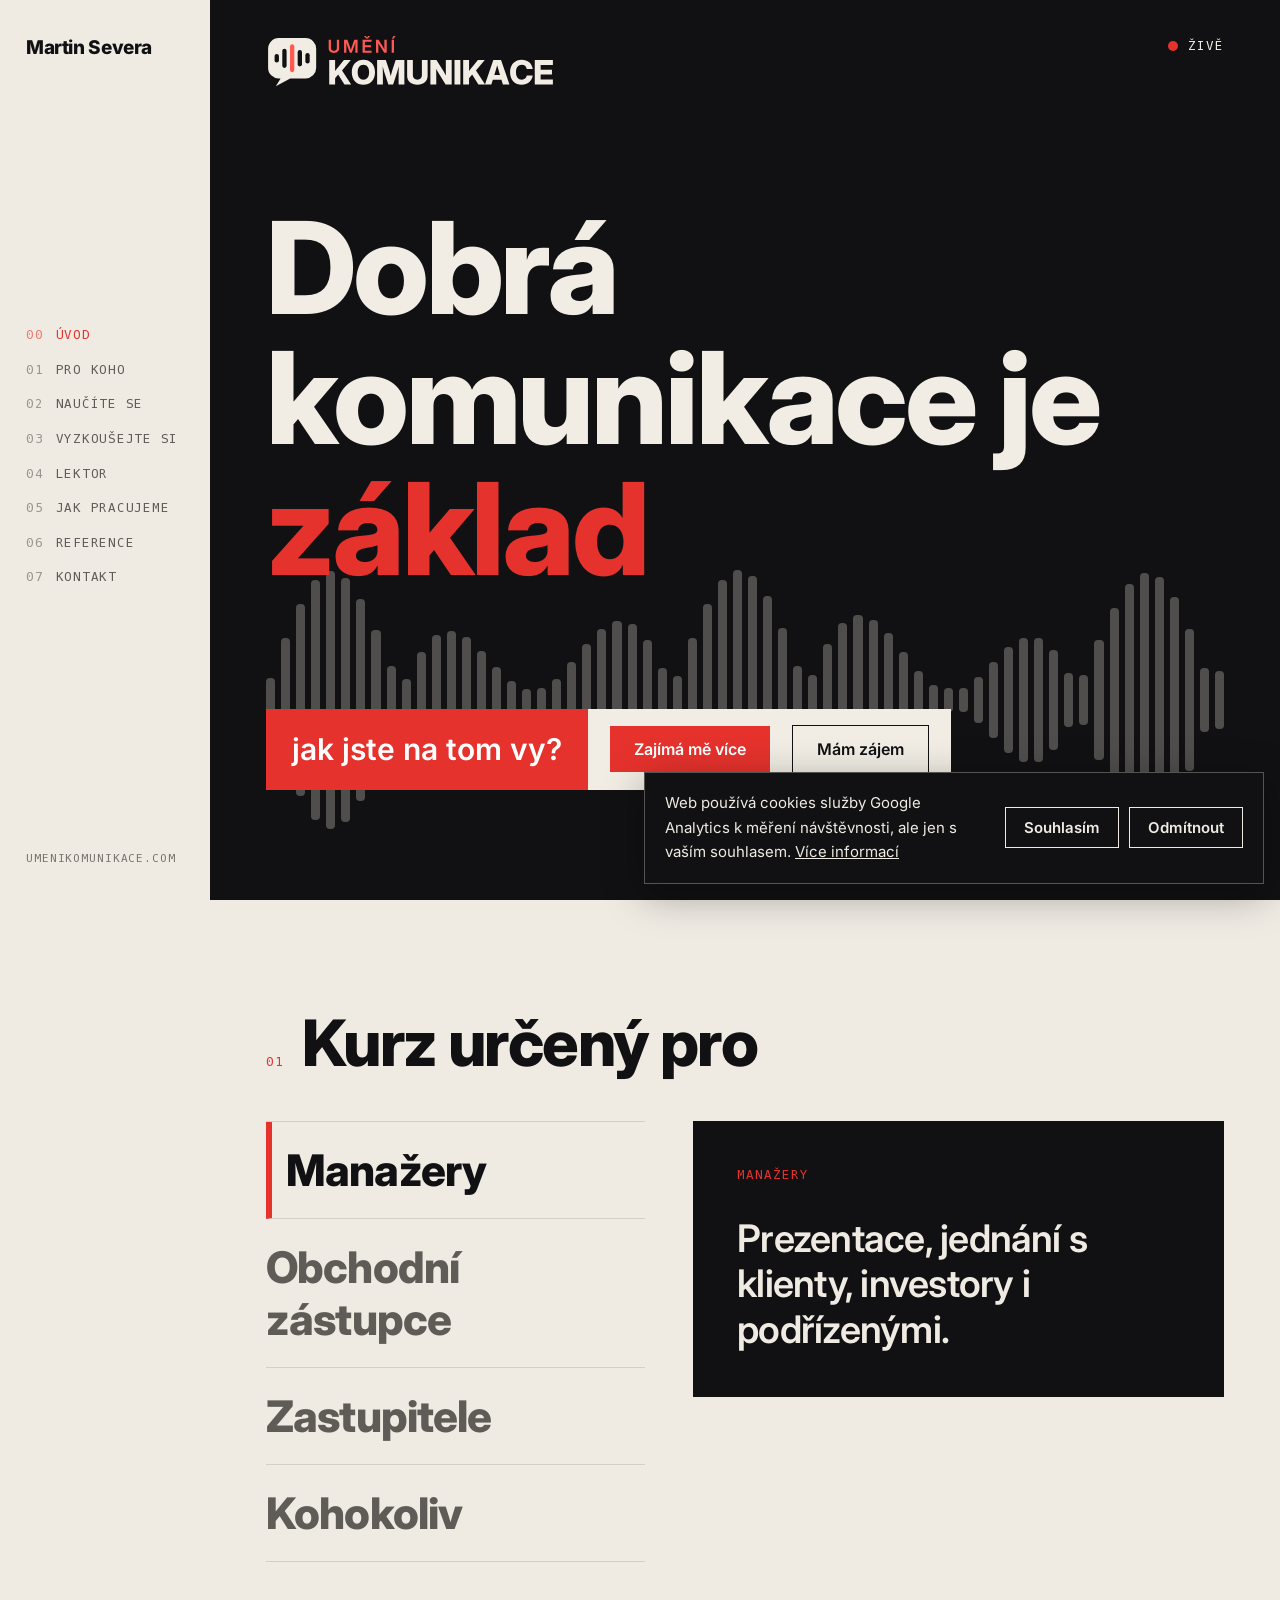
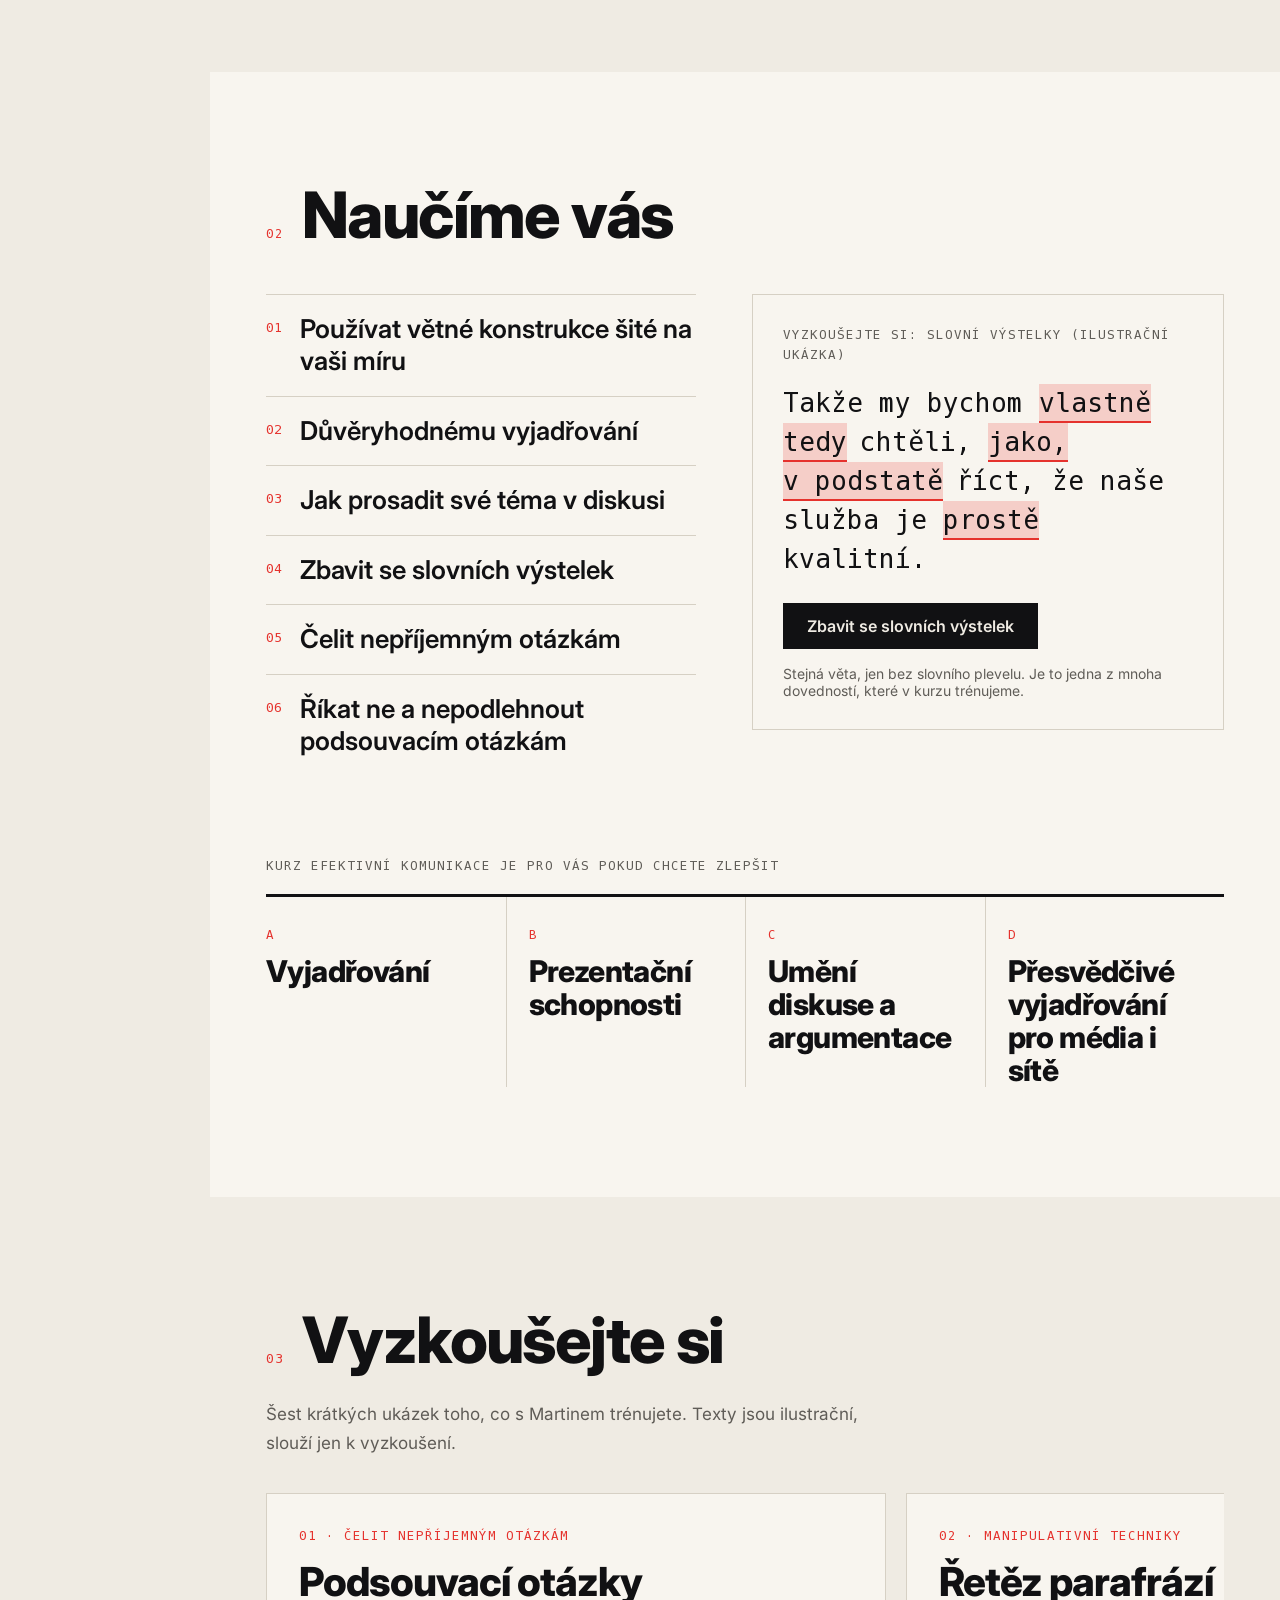
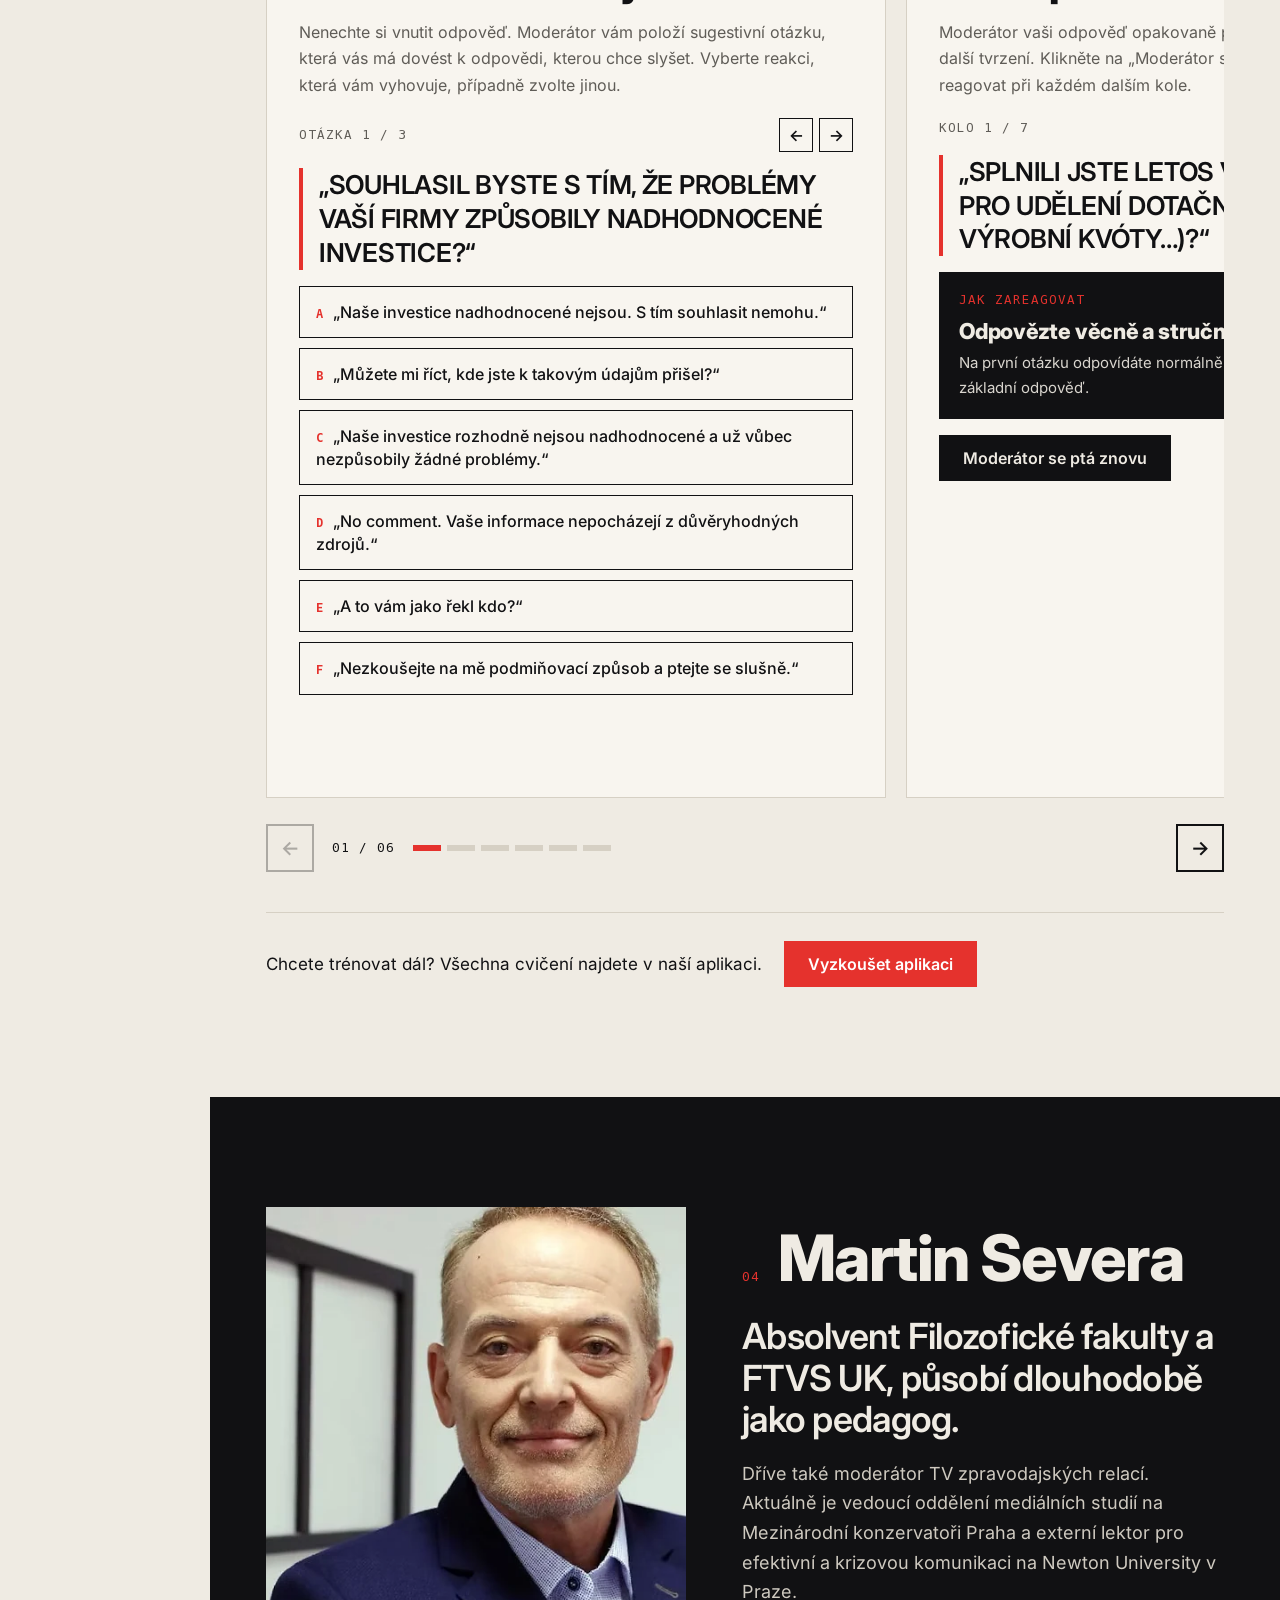
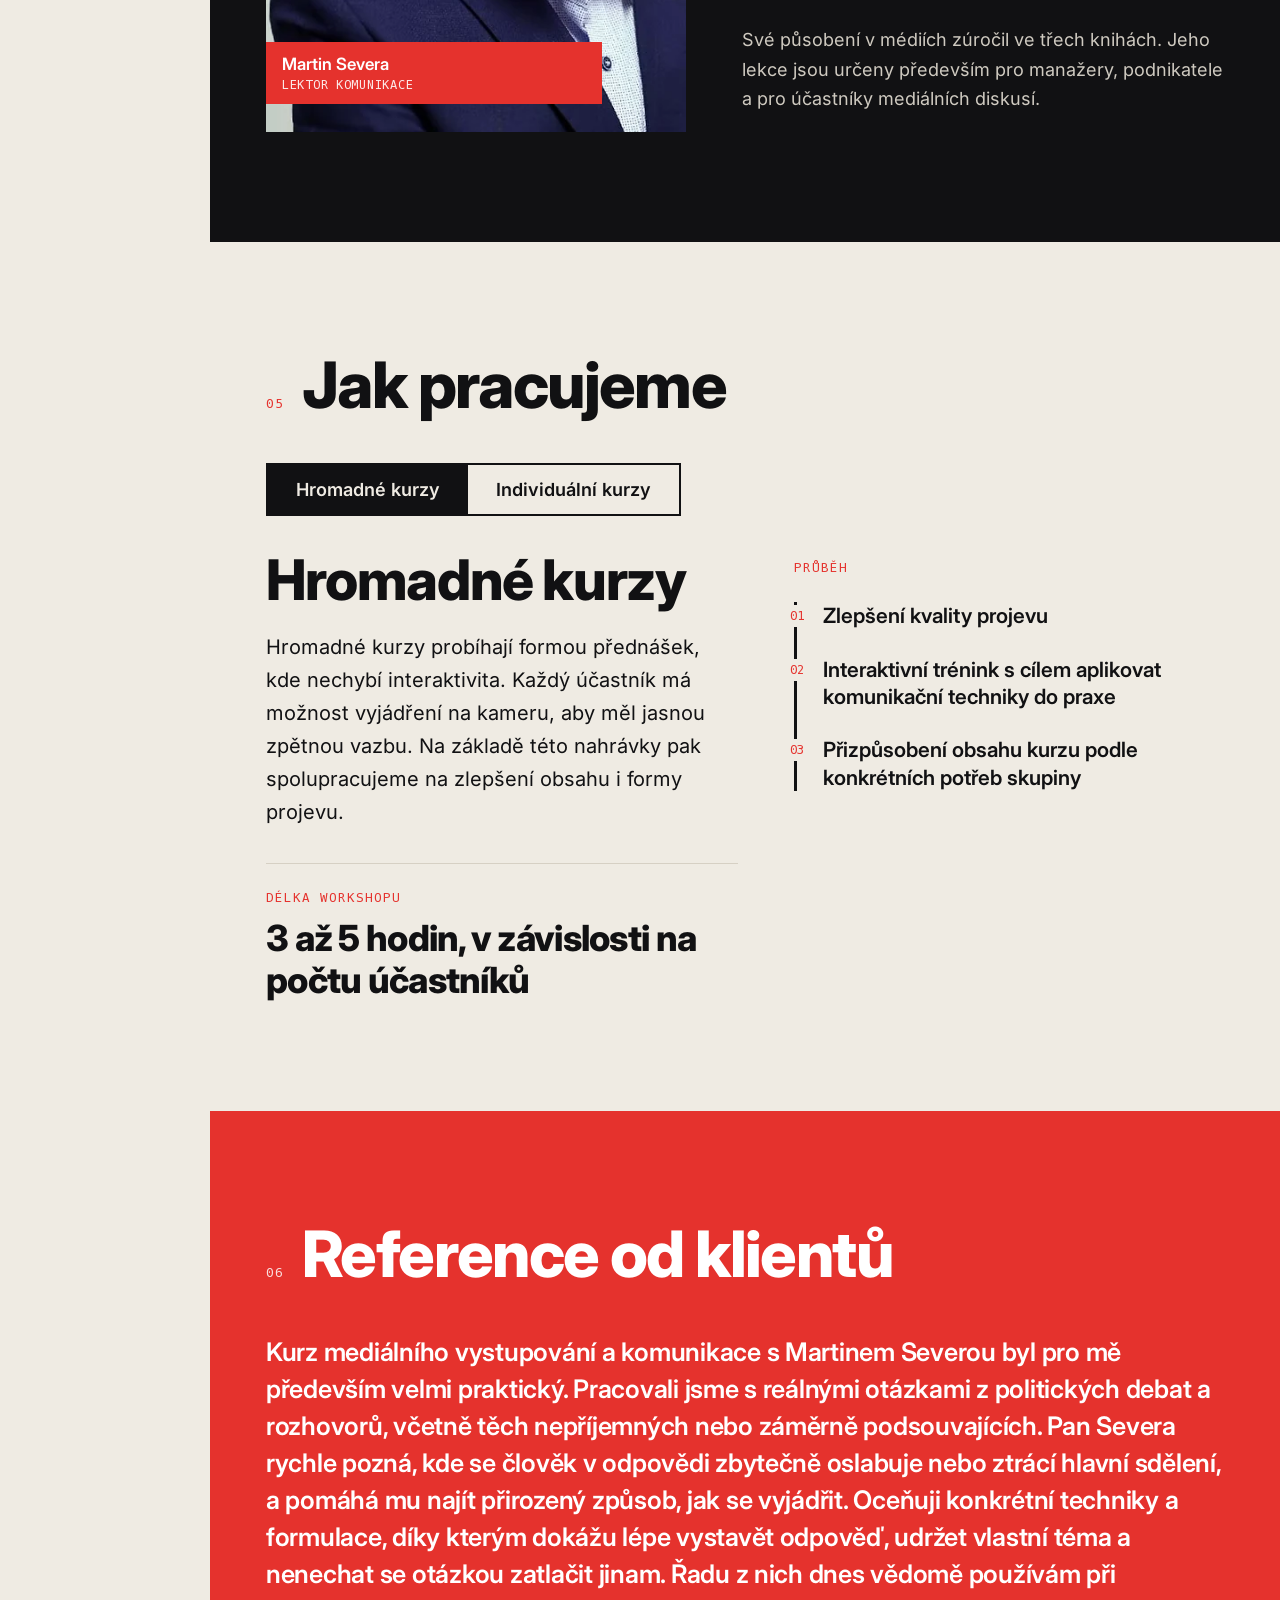
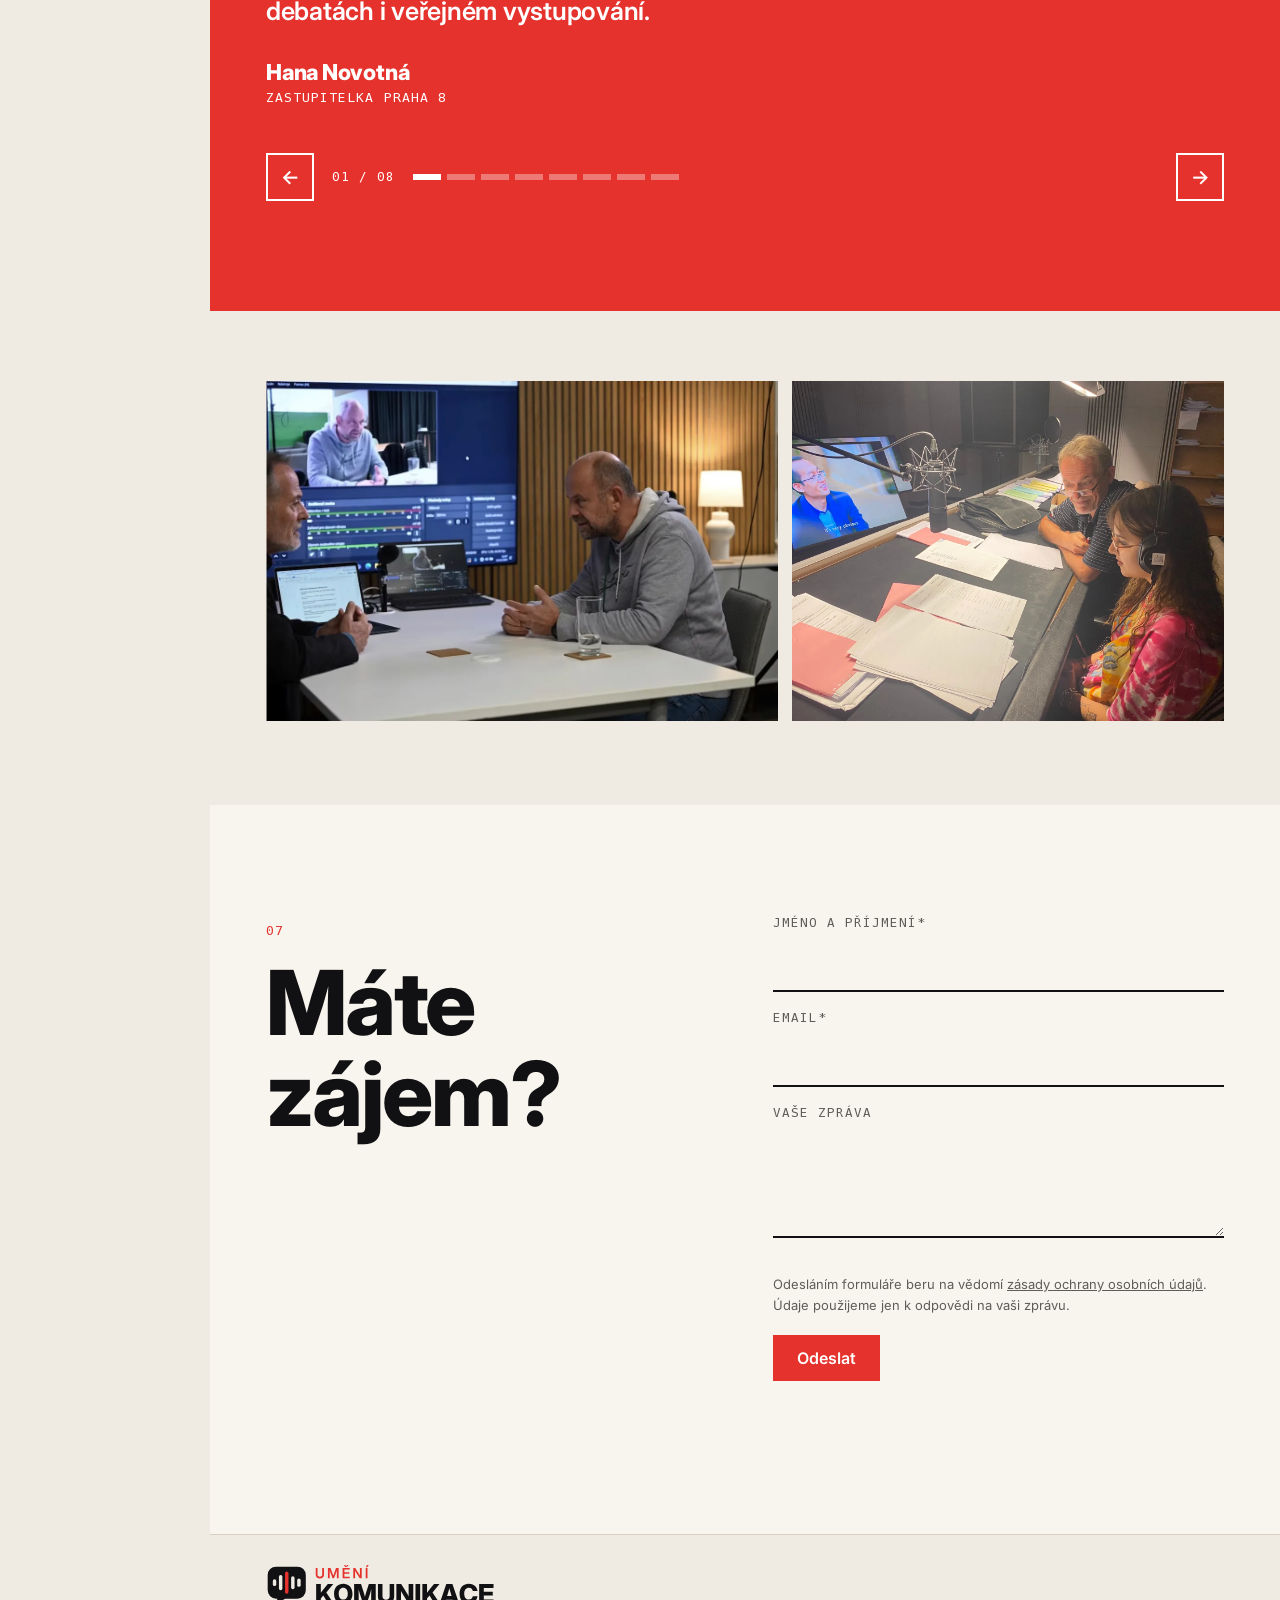
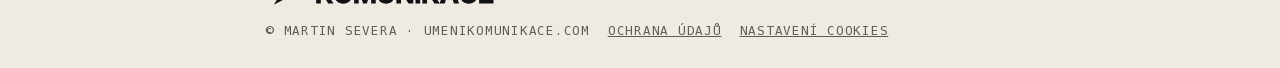
==== commit a10c475e: "Přidat tlačítko Vyzkoušet aplikaci pod sekci Vyzkoušejte si Co-Authored-By: Claude Opus 5.5 <noreply" ====
--- a/index.html
+++ b/index.html
@@ -195,6 +195,7 @@
 .res p{margin:0;font-size:15px;opacity:.9}.res .mono{color:var(--red)}
 .res .btn{justify-self:start;margin-top:8px}
 .ctrl{display:flex;align-items:center;gap:18px;margin-top:8px}
+.app-cta{display:flex;align-items:center;gap:22px;flex-wrap:wrap;margin-top:40px;padding-top:28px;border-top:1px solid var(--line)}.app-cta p{margin:0;max-width:520px}
 .ctrl>button{all:unset;box-sizing:border-box;cursor:pointer;flex:0 0 48px;width:48px;height:48px;border:2px solid var(--ink);display:flex;align-items:center;justify-content:center;font:600 20px var(--hf)}
 .ctrl>button:hover:not(:disabled){background:var(--ink);color:var(--paper)}
 .ctrl>button:disabled{opacity:.3;cursor:default}
@@ -302,6 +303,7 @@
 
 </div>
 <div class="ctrl"><button id="prev" type="button" aria-label="Předchozí ukázka">←</button><span class="mono" id="cnt">01 / 06</span><div class="dots" id="dots"></div><button id="next" type="button" aria-label="Další ukázka">→</button></div></div>
+<div class="app-cta"><p>Chcete trénovat dál? Všechna cvičení najdete v naší aplikaci.</p><a class="btn r" href="https://app.umenikomunikace.com/" target="_blank" rel="noopener">Vyzkoušet aplikaci</a></div>
 </section>
 
 <section class="about" id="lektor" data-t="Lektor"><div class="grid">
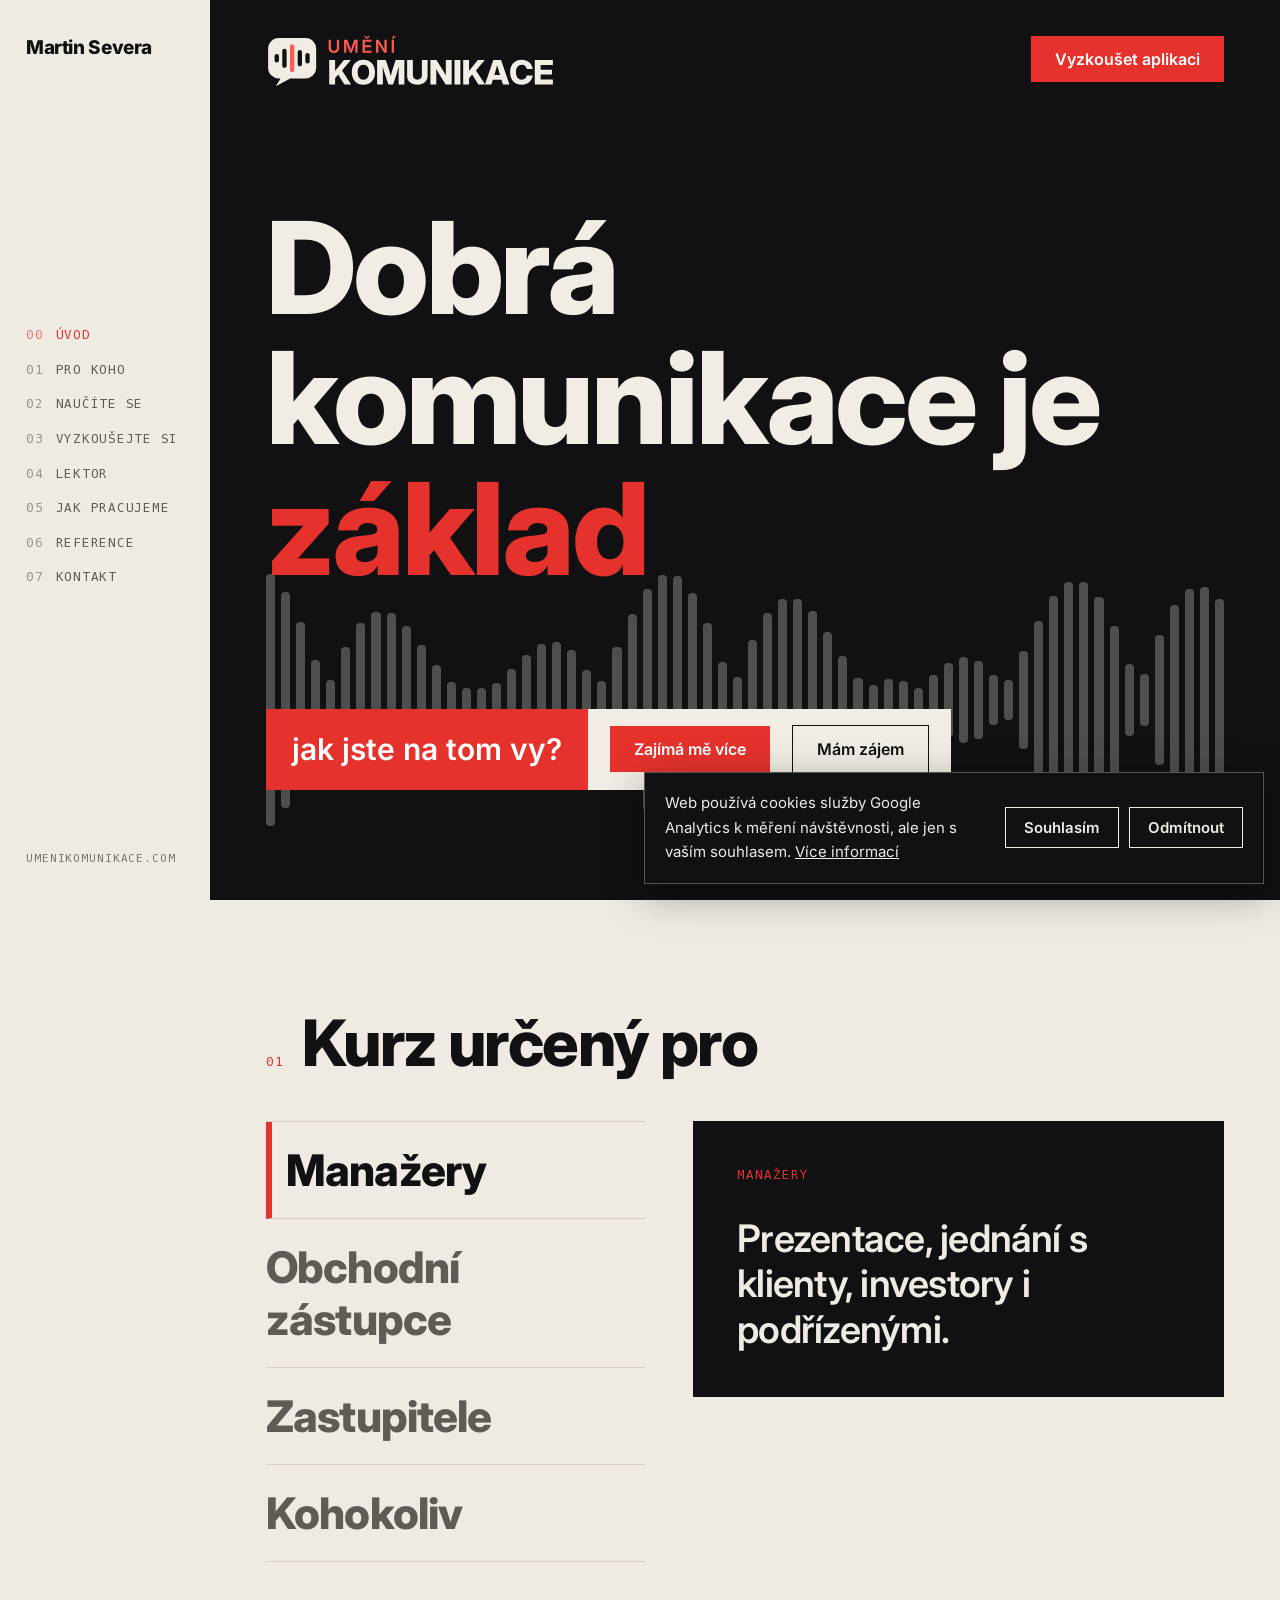
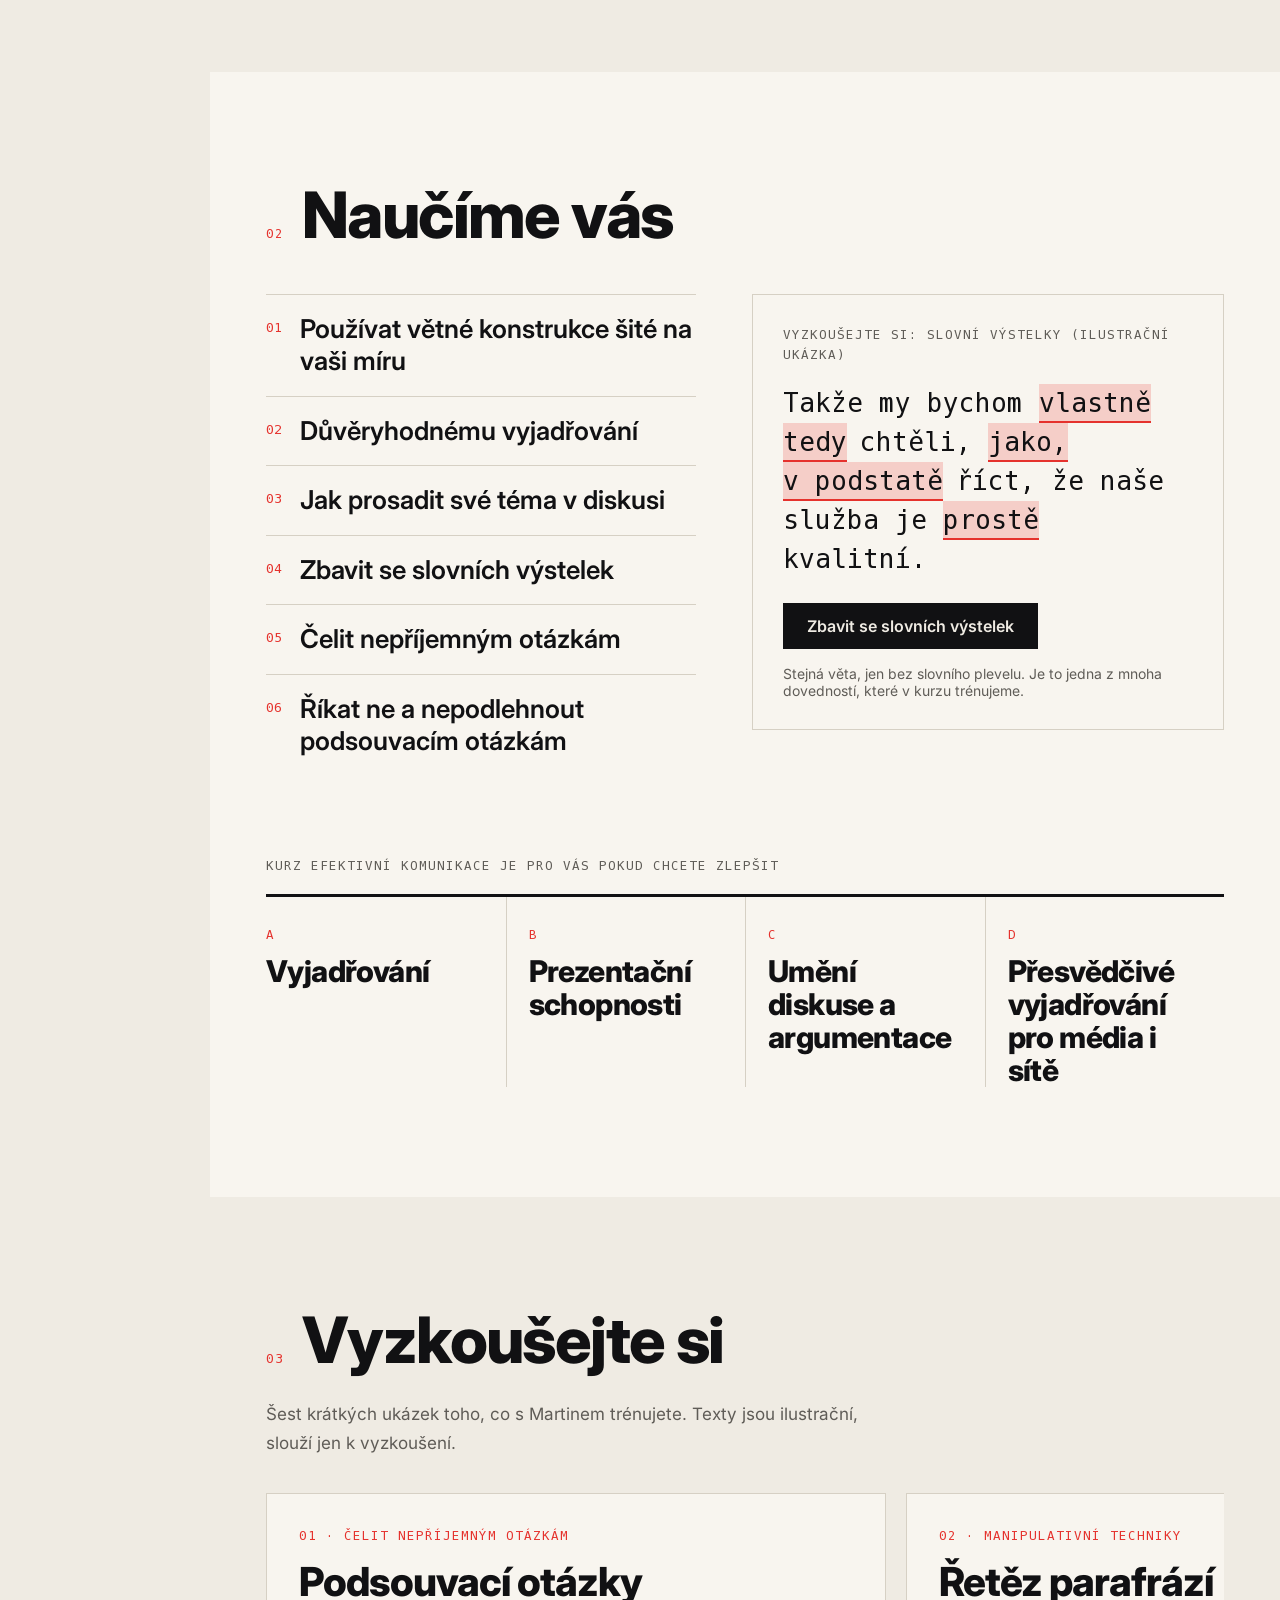
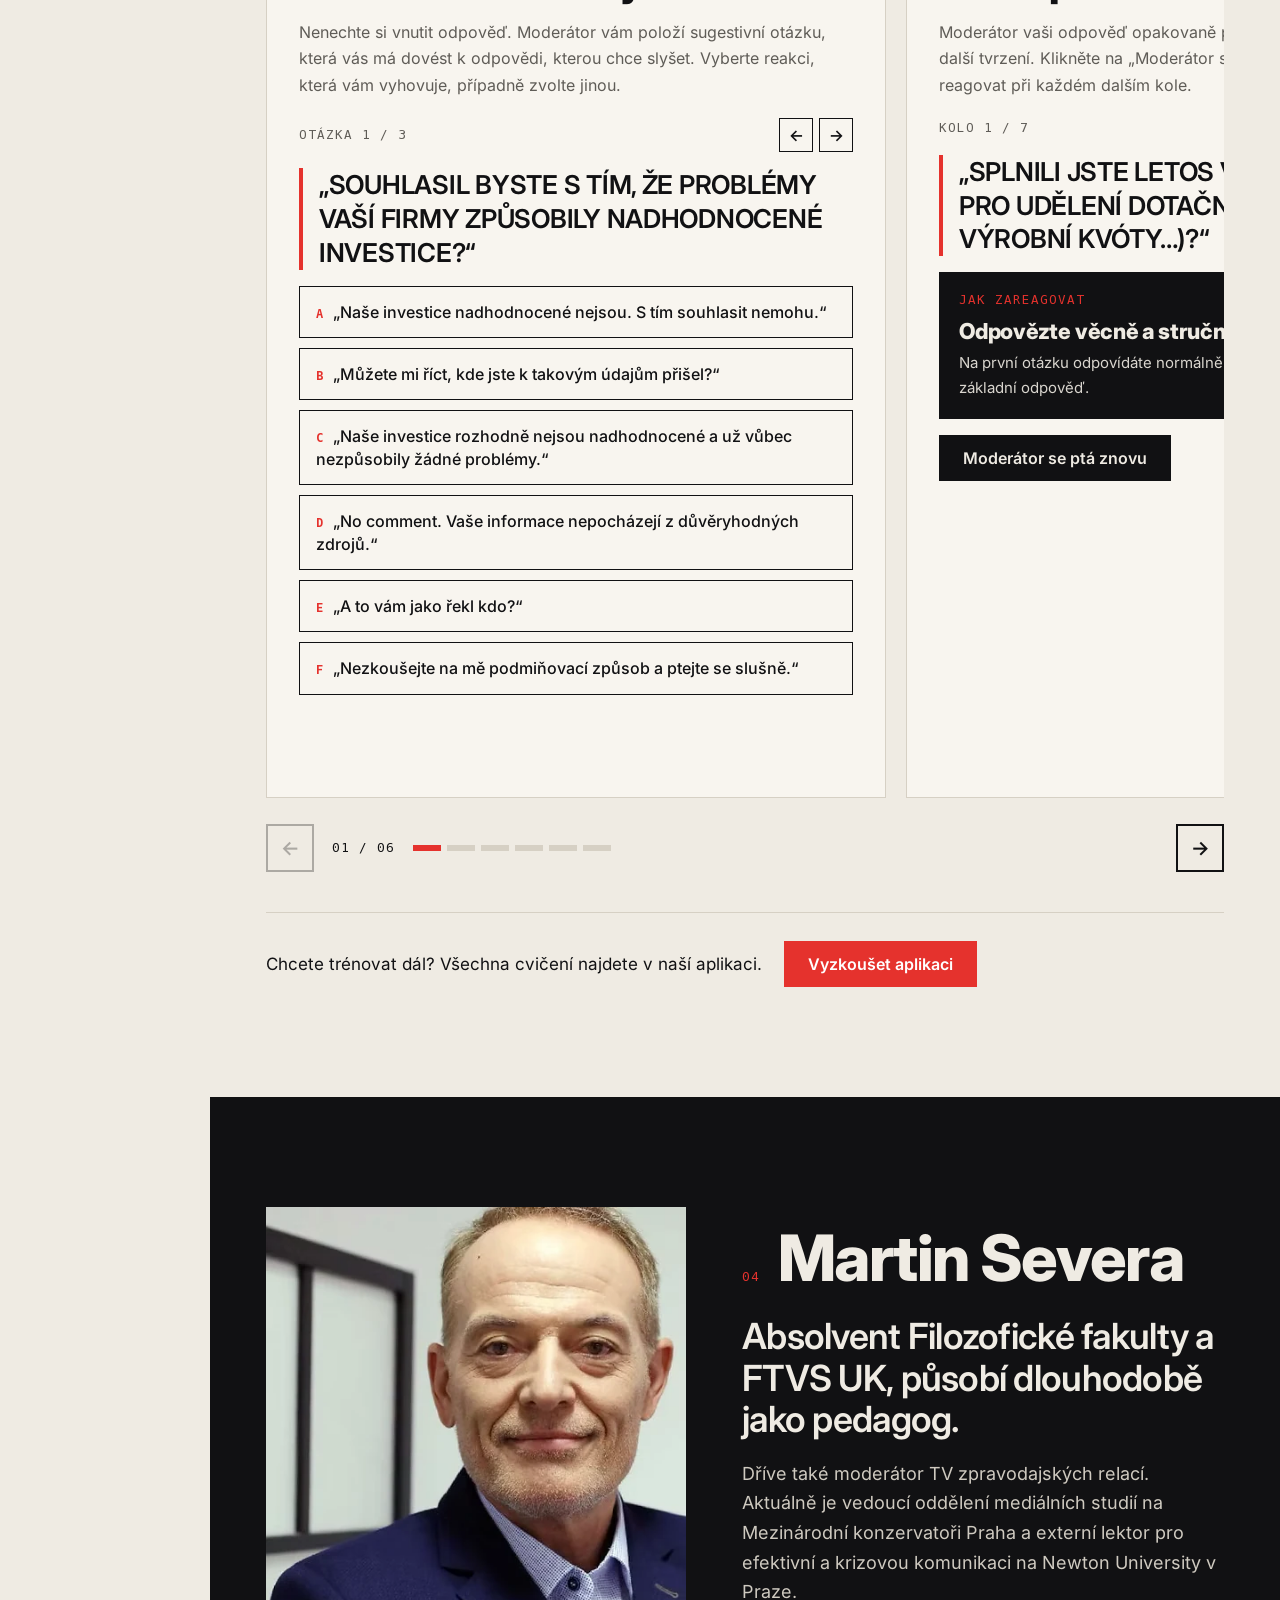
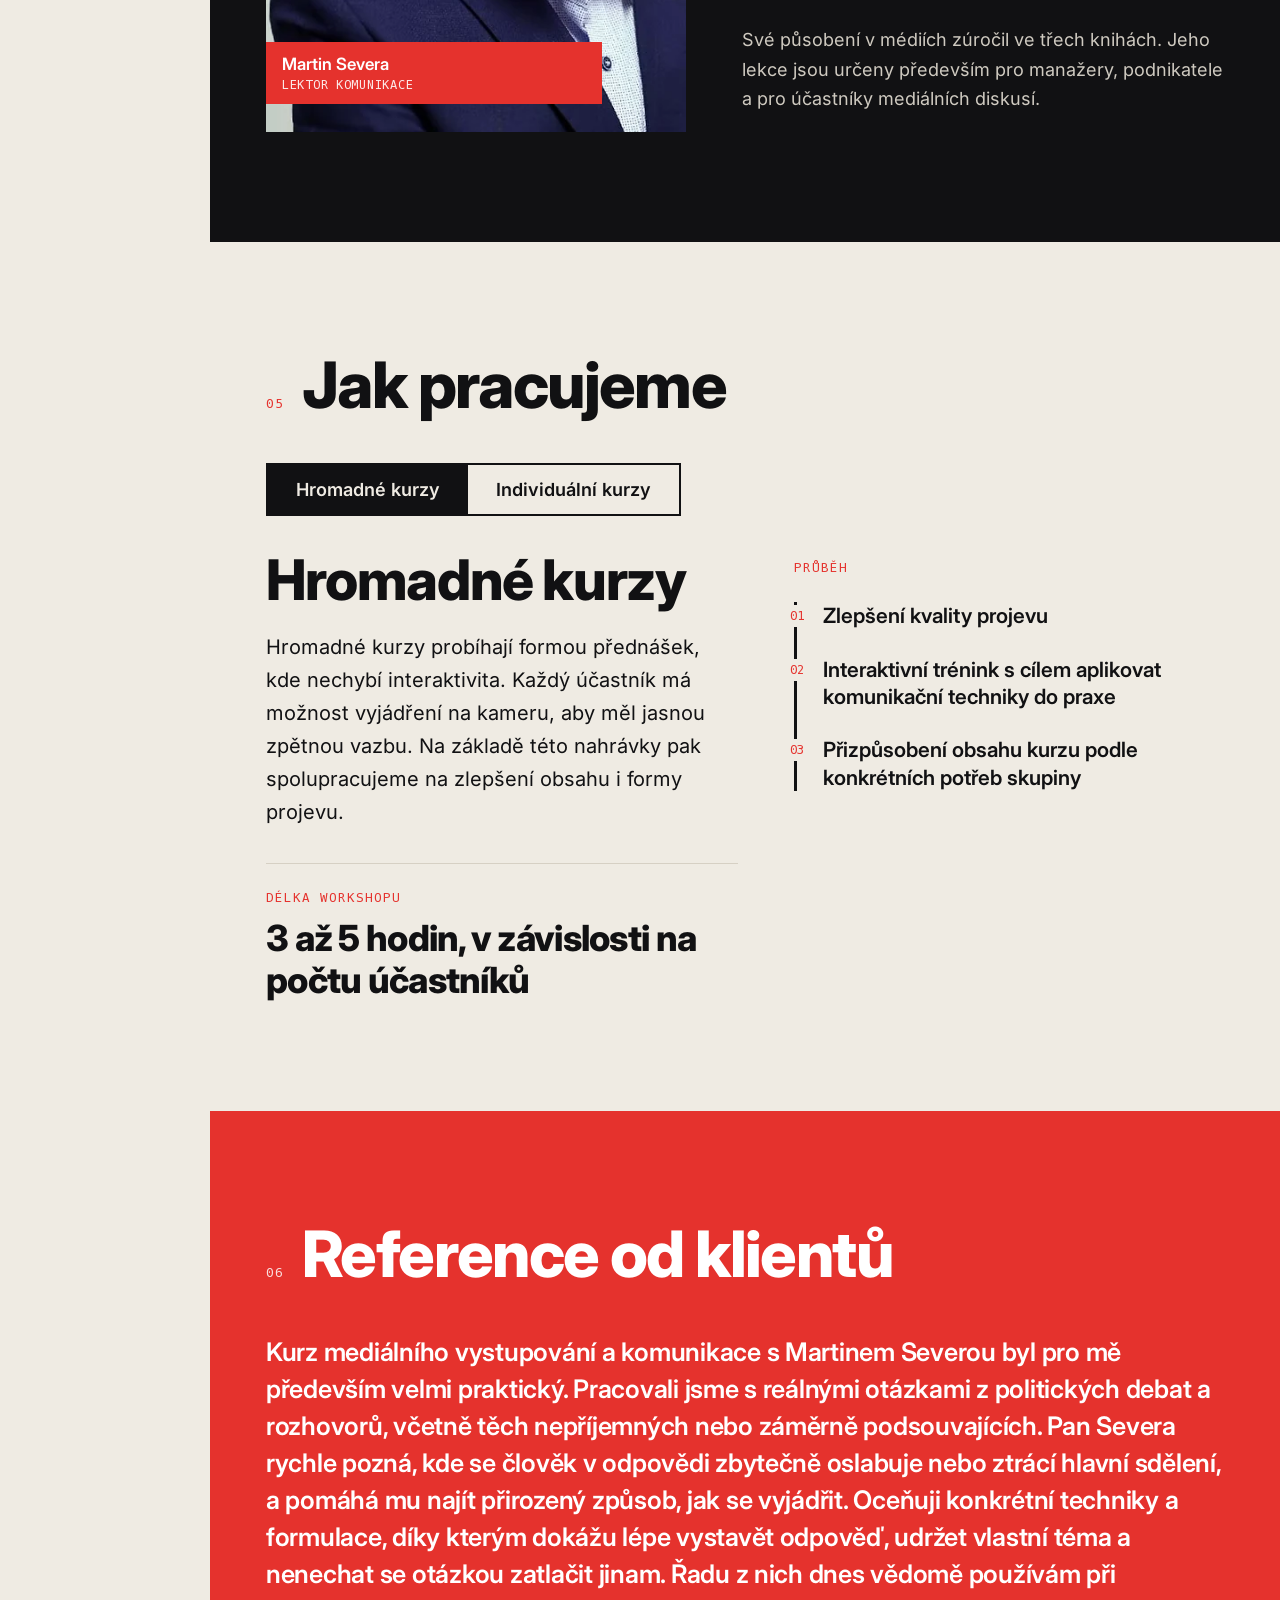
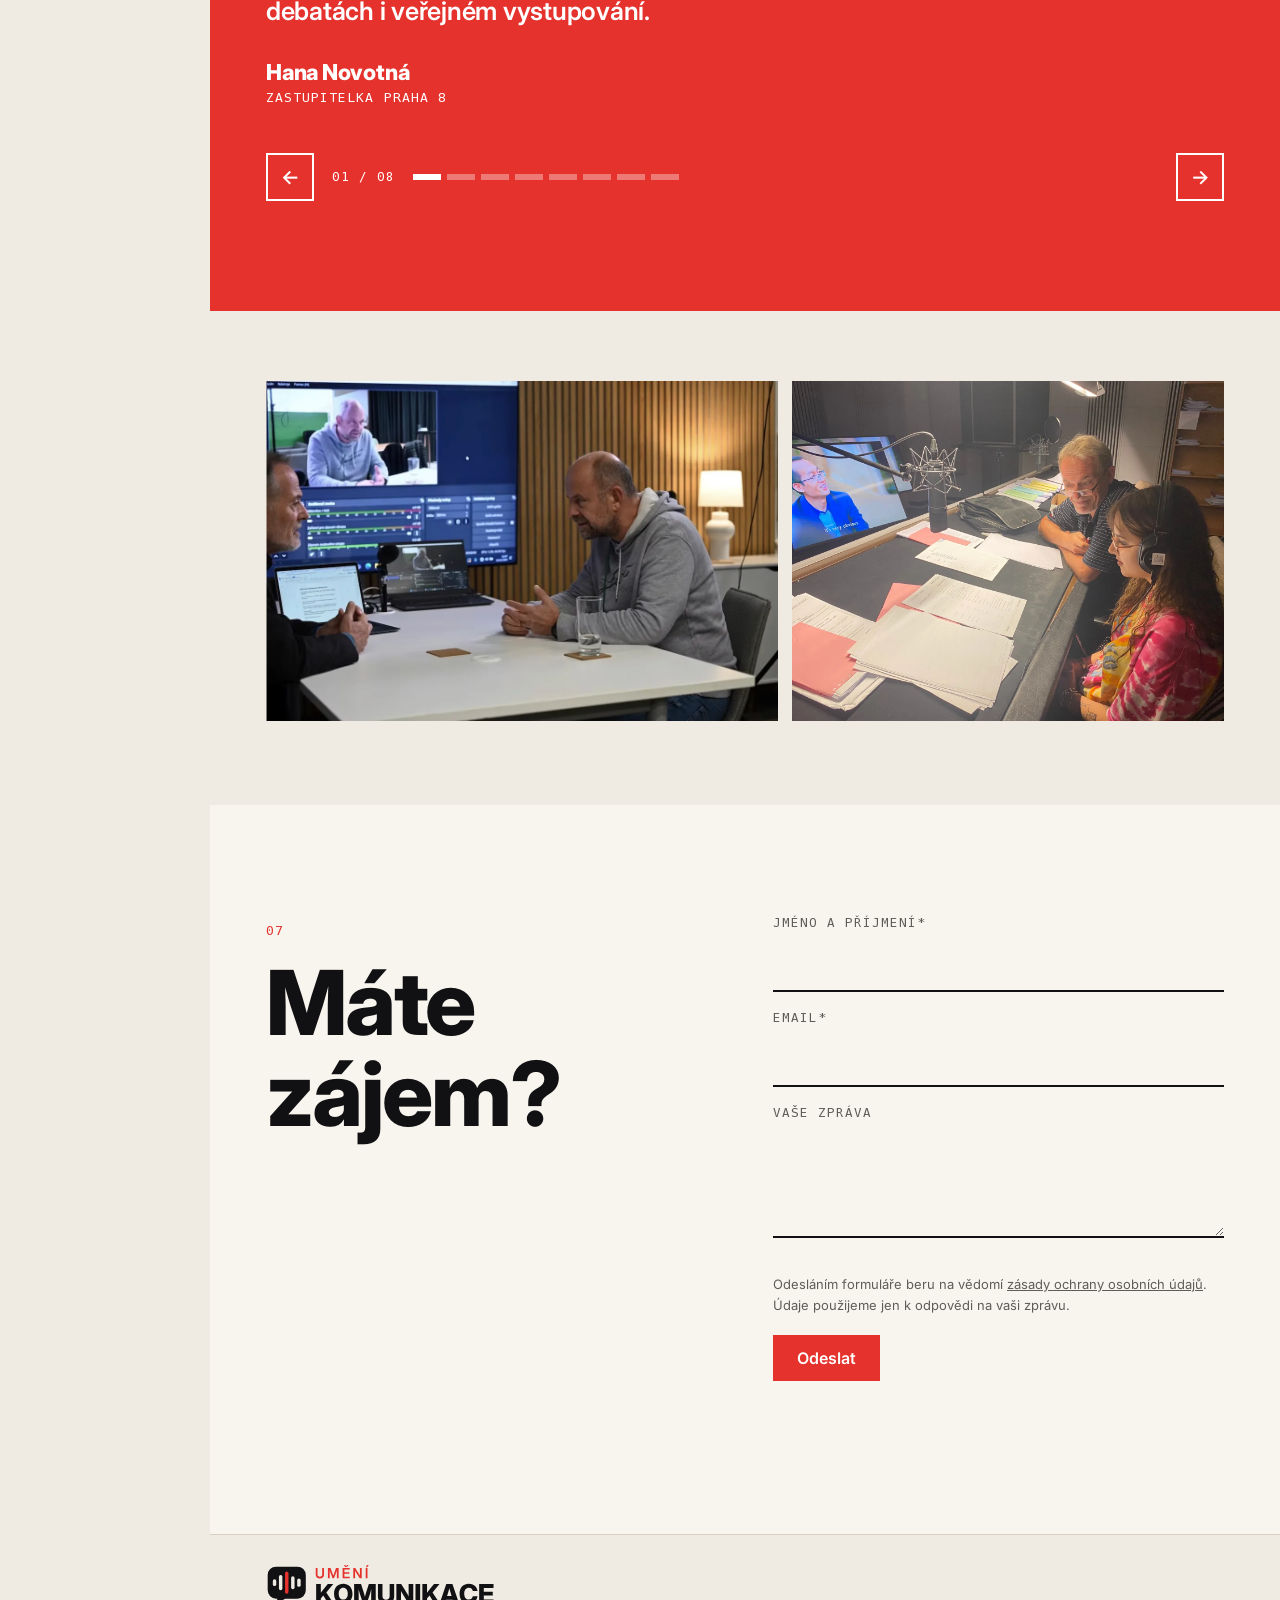
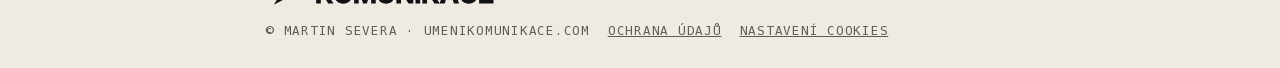
==== commit 3a7bb13f: "Tlačítko Vyzkoušet aplikaci nahoře vpravo místo popisku Živě Co-Authored-By: Claude Opus 5.5 <norepl" ====
--- a/index.html
+++ b/index.html
@@ -206,6 +206,7 @@
 .lg-hero{display:block;width:clamp(200px,24vw,290px);height:auto}
 .lg-foot{display:block;width:230px;height:auto;margin-bottom:16px}
 .hero-top{display:flex;justify-content:space-between;align-items:flex-start;gap:20px}
+.hero-app{flex-shrink:0;white-space:nowrap}
 .skip{position:fixed;left:12px;top:-60px;z-index:50;background:var(--red);color:#fff;padding:10px 16px;font-weight:600;text-decoration:none}.skip:focus{top:12px}
 .lower .q{margin:0}
 .hp{position:absolute;left:-9999px;width:1px;height:1px;overflow:hidden}
@@ -230,7 +231,7 @@
 <nav aria-label="Hlavní navigace"><ol id="nav"></ol></nav><span class="mono" style="color:#77736c;font-size:11px">umenikomunikace.com</span></header>
 <main id="main">
 <section class="hero" id="uvod" data-t="Úvod">
-<div class="hero-top"><svg class="lg-hero" xmlns="http://www.w3.org/2000/svg" viewBox="-4 -4 555.1 100.0" role="img" aria-label="Umění komunikace"><g transform="translate(0 0) scale(0.92)"><path d="M22 0H78A22 22 0 0 1 100 22V62A22 22 0 0 1 78 84H46L16 100L26 84H22A22 22 0 0 1 0 62V22A22 22 0 0 1 22 0Z" style="fill:#f1ede4"/><rect x="13.5" y="33.0" width="9" height="18" rx="4.5" style="fill:#111113"/><rect x="29.5" y="22.0" width="9" height="40" rx="4.5" style="fill:#111113"/><rect x="45.5" y="13.0" width="9" height="58" rx="4.5" style="fill:#ff5a52"/><rect x="61.5" y="25.0" width="9" height="34" rx="4.5" style="fill:#111113"/><rect x="77.5" y="31.0" width="9" height="22" rx="4.5" style="fill:#111113"/></g><path d="M125.9697265625 28.4853515625C132.0126953125 28.4853515625 135.9638671875 24.7998046875 135.9638671875 19.537109375V3.3505859375H131.630859375V19.1884765625C131.630859375 22.3427734375 129.439453125 24.6005859375 125.9697265625 24.6005859375C122.5 24.6005859375 120.2919921875 22.326171875 120.2919921875 19.1884765625V3.3505859375H115.958984375V19.537109375C115.958984375 24.81640625 119.91015625 28.4853515625 125.9697265625 28.4853515625ZM145.4214453125 28.0869140625H149.7378515625V15.4697265625C149.7378515625 13.8095703125 149.65484375 11.236328125 149.6050390625 8.7958984375C150.4683203125 11.46875 151.2983984375 14.025390625 151.813046875 15.4697265625L156.56109375 28.0869140625H160.14703125L164.861875 15.4697265625C165.393125 13.958984375 166.2398046875 11.236328125 167.1196875 8.447265625C167.05328125 10.9873046875 166.9702734375 13.7265625 166.9702734375 15.4697265625V28.0869140625H171.2866796875V3.3505859375H164.9448828125L160.2134375 16.349609375C159.7651953125 17.7275390625 158.9683203125 20.201171875 158.387265625 22.126953125C157.8062109375 20.201171875 157.0093359375 17.7275390625 156.5444921875 16.349609375L151.7300390625 3.3505859375H145.4214453125ZM180.8438671875 28.0869140625H198.026484375V24.28515625H185.2266796875V17.3955078125H197.06359375V13.66015625H185.2266796875V7.15234375H198.026484375V3.3505859375H180.8438671875ZM187.1690625 -3.9541015625H183.6661328125V-3.9375L187.63390625 0.91015625H191.1534375L195.1876171875 -3.9375V-3.9541015625H191.6680859375L189.4102734375 -1.1318359375ZM206.6373828125 28.0869140625H211.0201953125V15.65234375C211.0201953125 14.5732421875 211.00359375 12.4482421875 210.903984375 9.6923828125C212.4147265625 12.365234375 213.72625 14.556640625 214.423515625 15.6689453125L222.259453125 28.0869140625H227.0075V3.3505859375H222.6080859375V16.8310546875C222.6080859375 17.810546875 222.6412890625 19.869140625 222.7076953125 21.728515625C221.728203125 19.96875 220.6325 18.076171875 220.0514453125 17.146484375L211.368828125 3.3505859375H206.6373828125ZM240.9475 3.3505859375H236.5646875V28.0869140625H240.9475ZM237.0461328125 1.1591796875H240.117421875L244.0021875 -3.9541015625H239.7355859375Z" style="fill:#ff5a52"/><path d="M117.0 88.6494140625H128.25V76.8056640625L134.15625 69.7431640625L146.125 88.6494140625H159.0L141.5 62.1494140625L158.34375 42.0869140625H145.125L134.71875 54.8369140625C132.5625 57.5244140625 130.40625 60.1806640625 128.25 62.8681640625V42.0869140625H117.0ZM182.45375 89.3994140625C195.01625 89.3994140625 204.70375 80.5556640625 204.70375 65.3994140625C204.70375 50.2119140625 195.01625 41.3369140625 182.45375 41.3369140625C169.82875 41.3369140625 160.1725 50.2119140625 160.1725 65.3994140625C160.1725 80.4931640625 169.82875 89.3994140625 182.45375 89.3994140625ZM182.45375 79.5869140625C175.76625 79.5869140625 171.485 74.3994140625 171.485 65.3994140625C171.485 56.3681640625 175.76625 51.1494140625 182.45375 51.1494140625C189.11 51.1494140625 193.39125 56.3681640625 193.39125 65.3994140625C193.39125 74.3994140625 189.11 79.5869140625 182.45375 79.5869140625ZM208.68875000000003 88.6494140625H219.72000000000003V68.4931640625C219.72000000000003 65.4306640625 219.50125000000003 59.8369140625 219.37625000000003 54.4931640625C220.90750000000003 59.9306640625 222.47000000000003 65.4931640625 223.43875000000003 68.4931640625L230.25125000000003 88.6494140625H239.34500000000003L246.03250000000003 68.4931640625C247.03250000000003 65.3681640625 248.62625000000003 59.5244140625 250.18875000000003 53.8681640625C250.06375000000003 59.3994140625 249.81375000000003 65.3056640625 249.81375000000003 68.4931640625V88.6494140625H260.845V42.0869140625H244.18875000000003L238.25125000000003 60.3681640625C237.37625000000003 63.3369140625 235.97000000000003 68.4619140625 234.81375000000003 72.8681640625C233.65750000000003 68.4619140625 232.22000000000003 63.3369140625 231.31375000000003 60.3681640625L225.31375000000003 42.0869140625H208.68875000000003ZM285.76750000000004 89.3994140625C297.61125000000004 89.3994140625 305.36125000000004 82.5556640625 305.36125000000004 72.2744140625V42.0869140625H294.39250000000004V71.3681640625C294.39250000000004 76.3056640625 290.95500000000004 79.8369140625 285.76750000000004 79.8369140625C280.61125000000004 79.8369140625 277.11125000000004 76.2744140625 277.11125000000004 71.3681640625V42.0869140625H266.14250000000004V72.2744140625C266.14250000000004 82.5556640625 273.86125000000004 89.3994140625 285.76750000000004 89.3994140625ZM310.65875000000005 88.6494140625H321.90875000000005V69.2431640625C321.90875000000005 67.3056640625 321.87750000000005 63.4619140625 321.72125000000005 58.9306640625C324.12750000000005 63.3056640625 326.34625000000005 67.1181640625 327.69000000000005 69.2744140625L339.81500000000005 88.6494140625H351.47125000000005V42.0869140625H340.22125000000005V62.2744140625C340.22125000000005 64.3681640625 340.28375000000005 68.1494140625 340.37750000000005 71.8369140625C338.56500000000005 68.4931640625 336.59625000000005 64.9931640625 335.50250000000005 63.2431640625L322.28375000000005 42.0869140625H310.65875000000005ZM368.08125000000007 42.0869140625H356.83125000000007V88.6494140625H368.08125000000007ZM373.4412500000001 88.6494140625H384.6912500000001V76.8056640625L390.5975000000001 69.7431640625L402.5662500000001 88.6494140625H415.4412500000001L397.9412500000001 62.1494140625L414.7850000000001 42.0869140625H401.5662500000001L391.1600000000001 54.8369140625C389.0037500000001 57.5244140625 386.8475000000001 60.1806640625 384.6912500000001 62.8681640625V42.0869140625H373.4412500000001ZM415.1450000000001 88.6494140625H427.3637500000001L430.2075000000001 79.6806640625H446.7387500000001L449.4887500000001 88.6494140625H462.0512500000001L445.9575000000001 42.0869140625H431.1450000000001ZM433.0200000000001 70.8994140625 433.8637500000001 68.1806640625C435.4887500000001 62.9931640625 436.9887500000001 57.8994140625 438.5825000000001 52.1806640625C440.1450000000001 57.8994140625 441.6450000000001 62.9931640625 443.1762500000001 68.1806640625L444.0200000000001 70.8994140625ZM485.5675000000001 89.3994140625C496.9425000000001 89.3994140625 505.1925000000001 82.4306640625 506.5987500000001 71.7431640625H495.2862500000001C494.2862500000001 76.6806640625 490.7550000000001 79.5869140625 485.7550000000001 79.5869140625C478.5675000000001 79.5869140625 474.5050000000001 74.2431640625 474.5050000000001 65.3994140625C474.5050000000001 56.5244140625 478.5987500000001 51.1494140625 485.7550000000001 51.1494140625C490.7550000000001 51.1494140625 494.3175000000001 54.0869140625 495.2550000000001 59.0556640625H506.5987500000001C505.2237500000001 48.3681640625 496.9425000000001 41.3369140625 485.5675000000001 41.3369140625C472.7862500000001 41.3369140625 463.1925000000001 50.1806640625 463.1925000000001 65.3994140625C463.1925000000001 80.4931640625 472.7862500000001 89.3994140625 485.5675000000001 89.3994140625ZM510.4900000000001 88.6494140625H545.1775000000001V79.0869140625H521.7400000000001V69.8994140625H543.3962500000001V60.6181640625H521.7400000000001V51.6494140625H545.1775000000001V42.0869140625H510.4900000000001Z" style="fill:#f1ede4"/></svg><div class="live mono">Živě</div></div>
+<div class="hero-top"><svg class="lg-hero" xmlns="http://www.w3.org/2000/svg" viewBox="-4 -4 555.1 100.0" role="img" aria-label="Umění komunikace"><g transform="translate(0 0) scale(0.92)"><path d="M22 0H78A22 22 0 0 1 100 22V62A22 22 0 0 1 78 84H46L16 100L26 84H22A22 22 0 0 1 0 62V22A22 22 0 0 1 22 0Z" style="fill:#f1ede4"/><rect x="13.5" y="33.0" width="9" height="18" rx="4.5" style="fill:#111113"/><rect x="29.5" y="22.0" width="9" height="40" rx="4.5" style="fill:#111113"/><rect x="45.5" y="13.0" width="9" height="58" rx="4.5" style="fill:#ff5a52"/><rect x="61.5" y="25.0" width="9" height="34" rx="4.5" style="fill:#111113"/><rect x="77.5" y="31.0" width="9" height="22" rx="4.5" style="fill:#111113"/></g><path d="M125.9697265625 28.4853515625C132.0126953125 28.4853515625 135.9638671875 24.7998046875 135.9638671875 19.537109375V3.3505859375H131.630859375V19.1884765625C131.630859375 22.3427734375 129.439453125 24.6005859375 125.9697265625 24.6005859375C122.5 24.6005859375 120.2919921875 22.326171875 120.2919921875 19.1884765625V3.3505859375H115.958984375V19.537109375C115.958984375 24.81640625 119.91015625 28.4853515625 125.9697265625 28.4853515625ZM145.4214453125 28.0869140625H149.7378515625V15.4697265625C149.7378515625 13.8095703125 149.65484375 11.236328125 149.6050390625 8.7958984375C150.4683203125 11.46875 151.2983984375 14.025390625 151.813046875 15.4697265625L156.56109375 28.0869140625H160.14703125L164.861875 15.4697265625C165.393125 13.958984375 166.2398046875 11.236328125 167.1196875 8.447265625C167.05328125 10.9873046875 166.9702734375 13.7265625 166.9702734375 15.4697265625V28.0869140625H171.2866796875V3.3505859375H164.9448828125L160.2134375 16.349609375C159.7651953125 17.7275390625 158.9683203125 20.201171875 158.387265625 22.126953125C157.8062109375 20.201171875 157.0093359375 17.7275390625 156.5444921875 16.349609375L151.7300390625 3.3505859375H145.4214453125ZM180.8438671875 28.0869140625H198.026484375V24.28515625H185.2266796875V17.3955078125H197.06359375V13.66015625H185.2266796875V7.15234375H198.026484375V3.3505859375H180.8438671875ZM187.1690625 -3.9541015625H183.6661328125V-3.9375L187.63390625 0.91015625H191.1534375L195.1876171875 -3.9375V-3.9541015625H191.6680859375L189.4102734375 -1.1318359375ZM206.6373828125 28.0869140625H211.0201953125V15.65234375C211.0201953125 14.5732421875 211.00359375 12.4482421875 210.903984375 9.6923828125C212.4147265625 12.365234375 213.72625 14.556640625 214.423515625 15.6689453125L222.259453125 28.0869140625H227.0075V3.3505859375H222.6080859375V16.8310546875C222.6080859375 17.810546875 222.6412890625 19.869140625 222.7076953125 21.728515625C221.728203125 19.96875 220.6325 18.076171875 220.0514453125 17.146484375L211.368828125 3.3505859375H206.6373828125ZM240.9475 3.3505859375H236.5646875V28.0869140625H240.9475ZM237.0461328125 1.1591796875H240.117421875L244.0021875 -3.9541015625H239.7355859375Z" style="fill:#ff5a52"/><path d="M117.0 88.6494140625H128.25V76.8056640625L134.15625 69.7431640625L146.125 88.6494140625H159.0L141.5 62.1494140625L158.34375 42.0869140625H145.125L134.71875 54.8369140625C132.5625 57.5244140625 130.40625 60.1806640625 128.25 62.8681640625V42.0869140625H117.0ZM182.45375 89.3994140625C195.01625 89.3994140625 204.70375 80.5556640625 204.70375 65.3994140625C204.70375 50.2119140625 195.01625 41.3369140625 182.45375 41.3369140625C169.82875 41.3369140625 160.1725 50.2119140625 160.1725 65.3994140625C160.1725 80.4931640625 169.82875 89.3994140625 182.45375 89.3994140625ZM182.45375 79.5869140625C175.76625 79.5869140625 171.485 74.3994140625 171.485 65.3994140625C171.485 56.3681640625 175.76625 51.1494140625 182.45375 51.1494140625C189.11 51.1494140625 193.39125 56.3681640625 193.39125 65.3994140625C193.39125 74.3994140625 189.11 79.5869140625 182.45375 79.5869140625ZM208.68875000000003 88.6494140625H219.72000000000003V68.4931640625C219.72000000000003 65.4306640625 219.50125000000003 59.8369140625 219.37625000000003 54.4931640625C220.90750000000003 59.9306640625 222.47000000000003 65.4931640625 223.43875000000003 68.4931640625L230.25125000000003 88.6494140625H239.34500000000003L246.03250000000003 68.4931640625C247.03250000000003 65.3681640625 248.62625000000003 59.5244140625 250.18875000000003 53.8681640625C250.06375000000003 59.3994140625 249.81375000000003 65.3056640625 249.81375000000003 68.4931640625V88.6494140625H260.845V42.0869140625H244.18875000000003L238.25125000000003 60.3681640625C237.37625000000003 63.3369140625 235.97000000000003 68.4619140625 234.81375000000003 72.8681640625C233.65750000000003 68.4619140625 232.22000000000003 63.3369140625 231.31375000000003 60.3681640625L225.31375000000003 42.0869140625H208.68875000000003ZM285.76750000000004 89.3994140625C297.61125000000004 89.3994140625 305.36125000000004 82.5556640625 305.36125000000004 72.2744140625V42.0869140625H294.39250000000004V71.3681640625C294.39250000000004 76.3056640625 290.95500000000004 79.8369140625 285.76750000000004 79.8369140625C280.61125000000004 79.8369140625 277.11125000000004 76.2744140625 277.11125000000004 71.3681640625V42.0869140625H266.14250000000004V72.2744140625C266.14250000000004 82.5556640625 273.86125000000004 89.3994140625 285.76750000000004 89.3994140625ZM310.65875000000005 88.6494140625H321.90875000000005V69.2431640625C321.90875000000005 67.3056640625 321.87750000000005 63.4619140625 321.72125000000005 58.9306640625C324.12750000000005 63.3056640625 326.34625000000005 67.1181640625 327.69000000000005 69.2744140625L339.81500000000005 88.6494140625H351.47125000000005V42.0869140625H340.22125000000005V62.2744140625C340.22125000000005 64.3681640625 340.28375000000005 68.1494140625 340.37750000000005 71.8369140625C338.56500000000005 68.4931640625 336.59625000000005 64.9931640625 335.50250000000005 63.2431640625L322.28375000000005 42.0869140625H310.65875000000005ZM368.08125000000007 42.0869140625H356.83125000000007V88.6494140625H368.08125000000007ZM373.4412500000001 88.6494140625H384.6912500000001V76.8056640625L390.5975000000001 69.7431640625L402.5662500000001 88.6494140625H415.4412500000001L397.9412500000001 62.1494140625L414.7850000000001 42.0869140625H401.5662500000001L391.1600000000001 54.8369140625C389.0037500000001 57.5244140625 386.8475000000001 60.1806640625 384.6912500000001 62.8681640625V42.0869140625H373.4412500000001ZM415.1450000000001 88.6494140625H427.3637500000001L430.2075000000001 79.6806640625H446.7387500000001L449.4887500000001 88.6494140625H462.0512500000001L445.9575000000001 42.0869140625H431.1450000000001ZM433.0200000000001 70.8994140625 433.8637500000001 68.1806640625C435.4887500000001 62.9931640625 436.9887500000001 57.8994140625 438.5825000000001 52.1806640625C440.1450000000001 57.8994140625 441.6450000000001 62.9931640625 443.1762500000001 68.1806640625L444.0200000000001 70.8994140625ZM485.5675000000001 89.3994140625C496.9425000000001 89.3994140625 505.1925000000001 82.4306640625 506.5987500000001 71.7431640625H495.2862500000001C494.2862500000001 76.6806640625 490.7550000000001 79.5869140625 485.7550000000001 79.5869140625C478.5675000000001 79.5869140625 474.5050000000001 74.2431640625 474.5050000000001 65.3994140625C474.5050000000001 56.5244140625 478.5987500000001 51.1494140625 485.7550000000001 51.1494140625C490.7550000000001 51.1494140625 494.3175000000001 54.0869140625 495.2550000000001 59.0556640625H506.5987500000001C505.2237500000001 48.3681640625 496.9425000000001 41.3369140625 485.5675000000001 41.3369140625C472.7862500000001 41.3369140625 463.1925000000001 50.1806640625 463.1925000000001 65.3994140625C463.1925000000001 80.4931640625 472.7862500000001 89.3994140625 485.5675000000001 89.3994140625ZM510.4900000000001 88.6494140625H545.1775000000001V79.0869140625H521.7400000000001V69.8994140625H543.3962500000001V60.6181640625H521.7400000000001V51.6494140625H545.1775000000001V42.0869140625H510.4900000000001Z" style="fill:#f1ede4"/></svg><a class="btn r hero-app" href="https://app.umenikomunikace.com/" target="_blank" rel="noopener">Vyzkoušet aplikaci</a></div>
 <div class="wave" id="wave" aria-hidden="true"></div>
 <h1>Dobrá komunikace je <b>základ</b></h1>
 <div class="lower"><p class="q">jak jste na tom vy?</p>
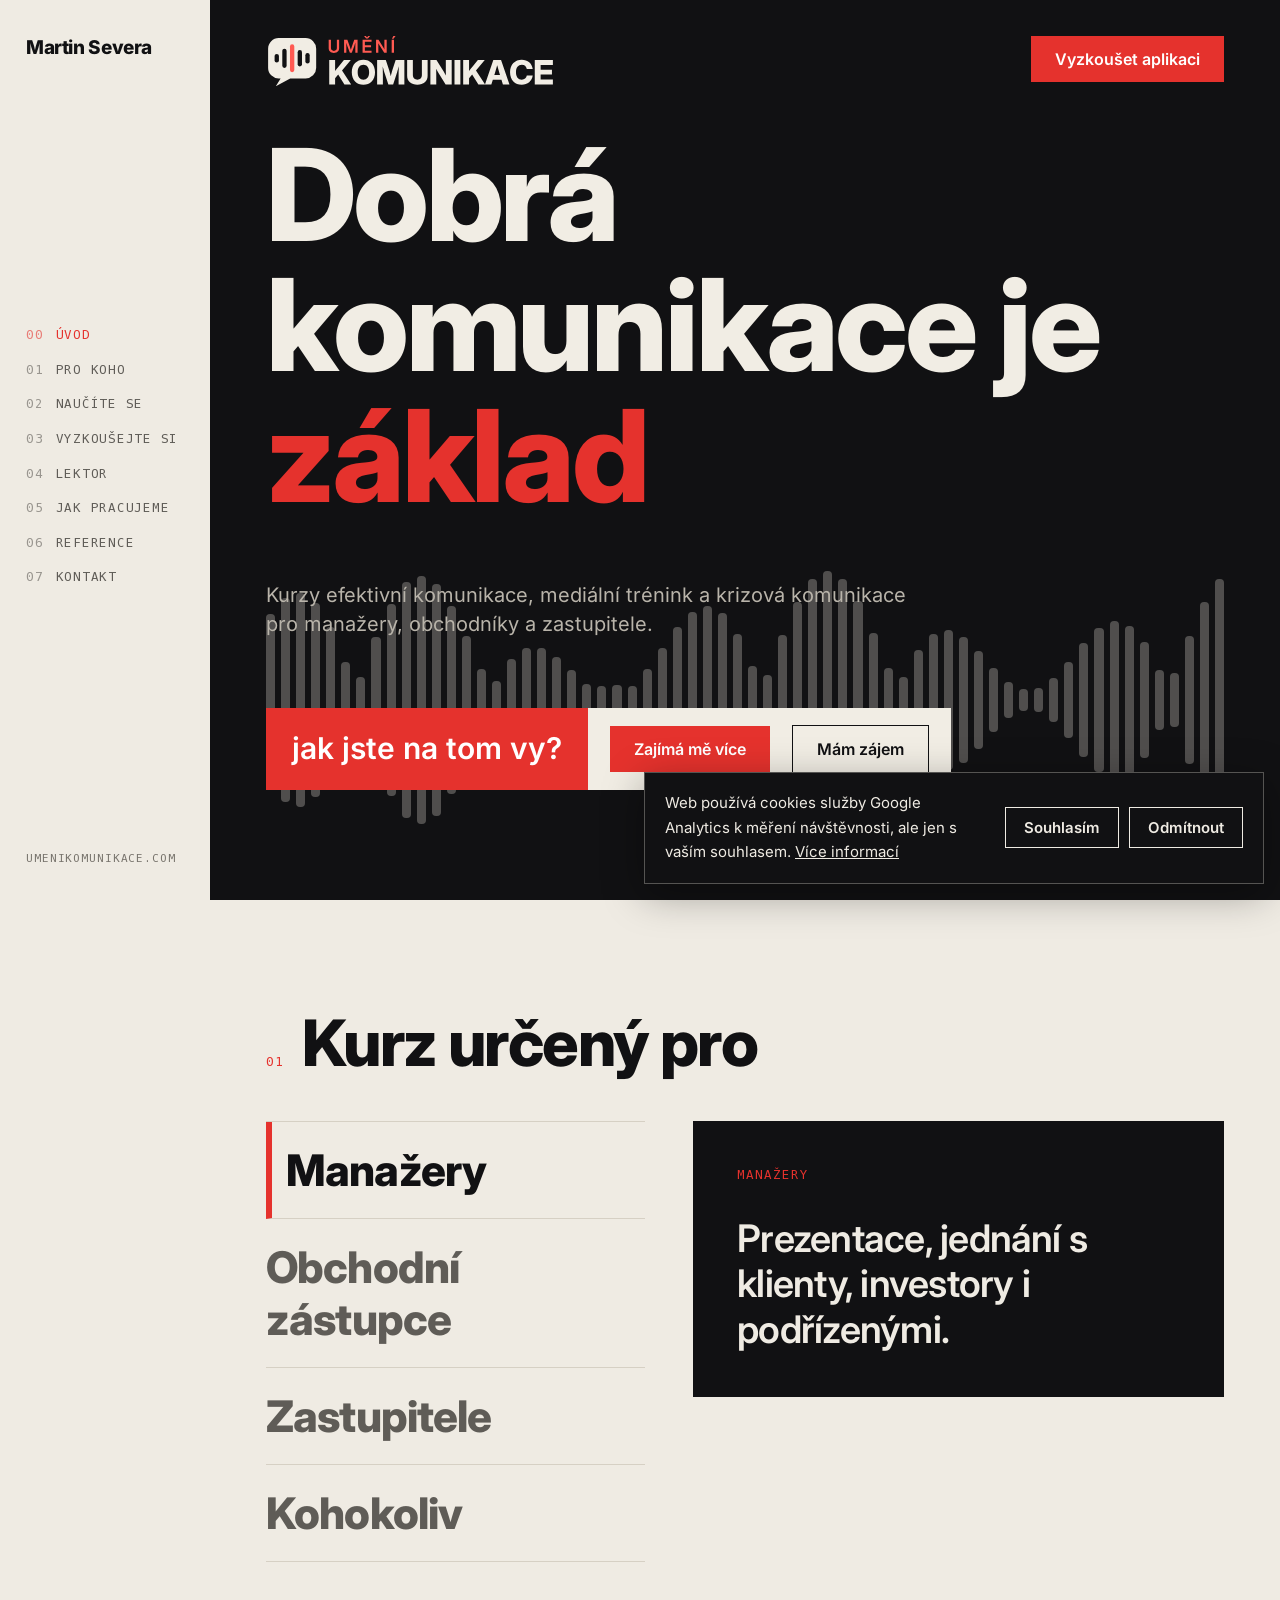
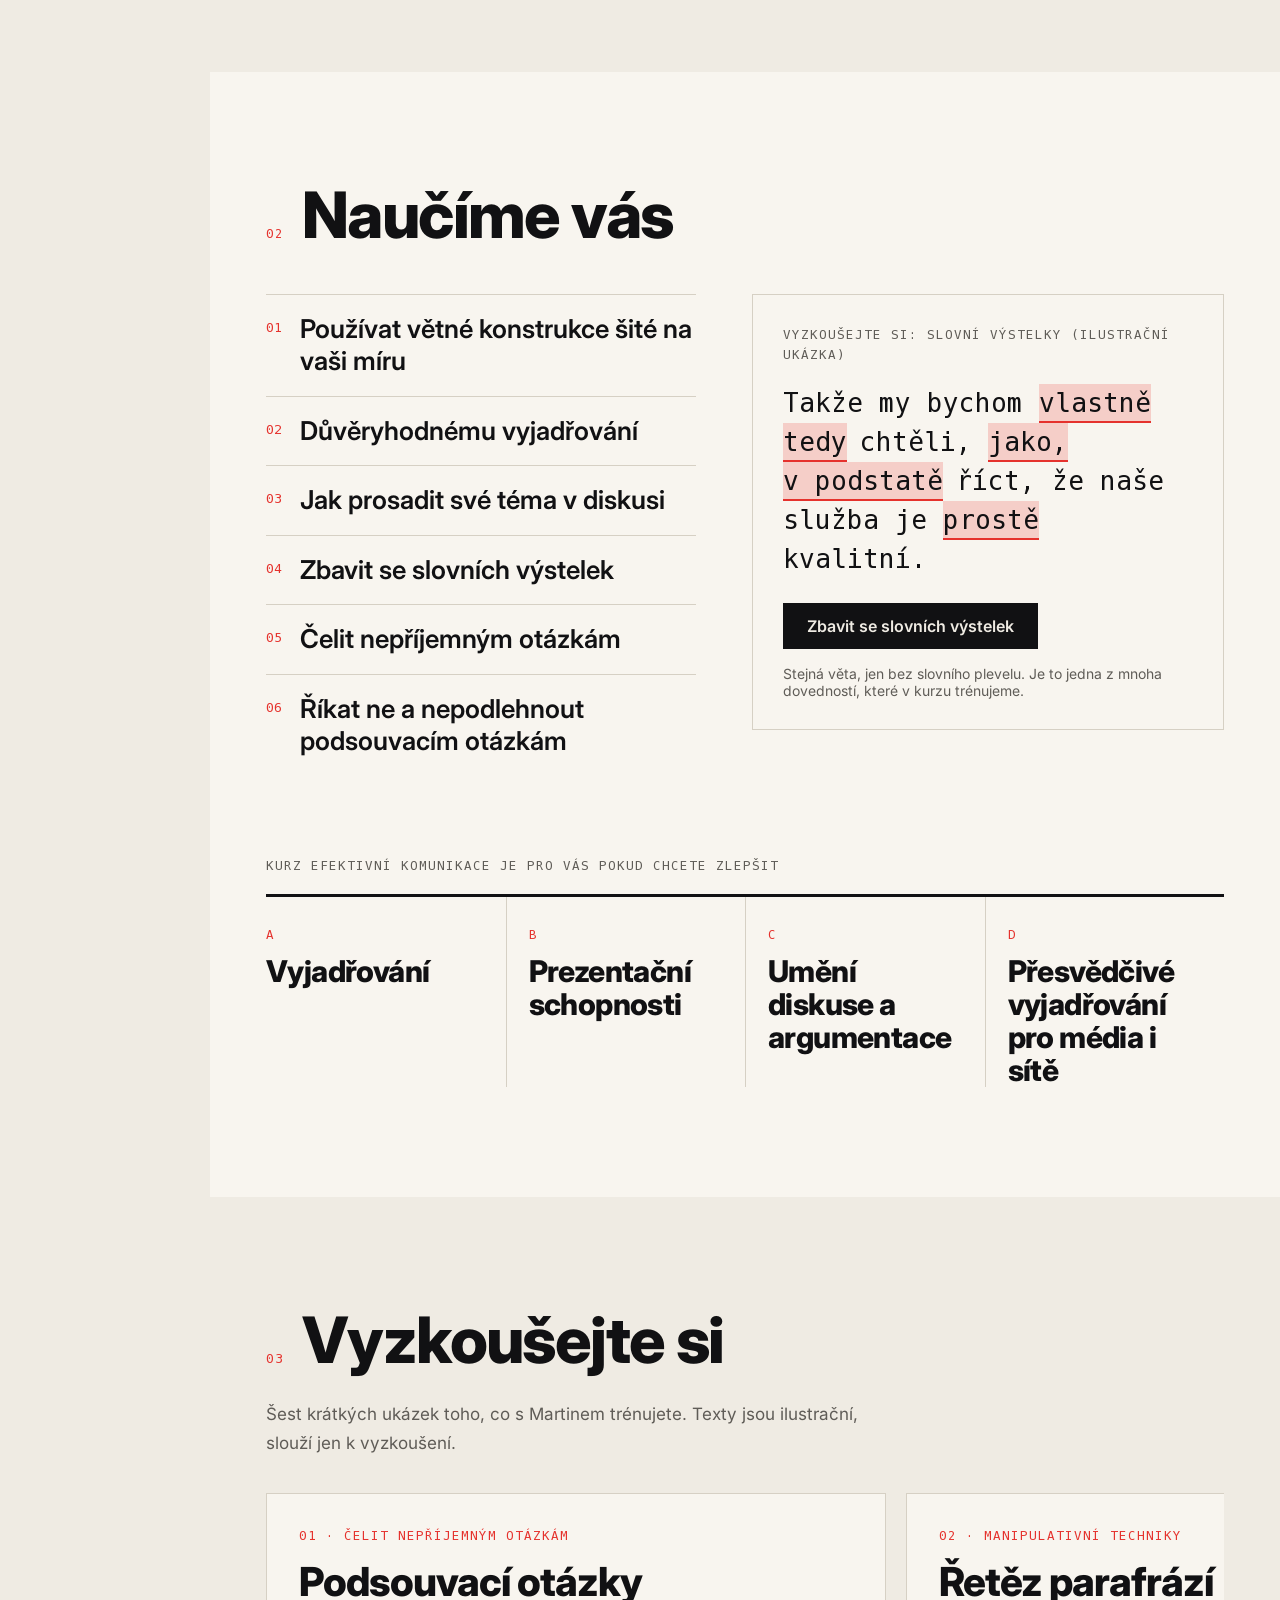
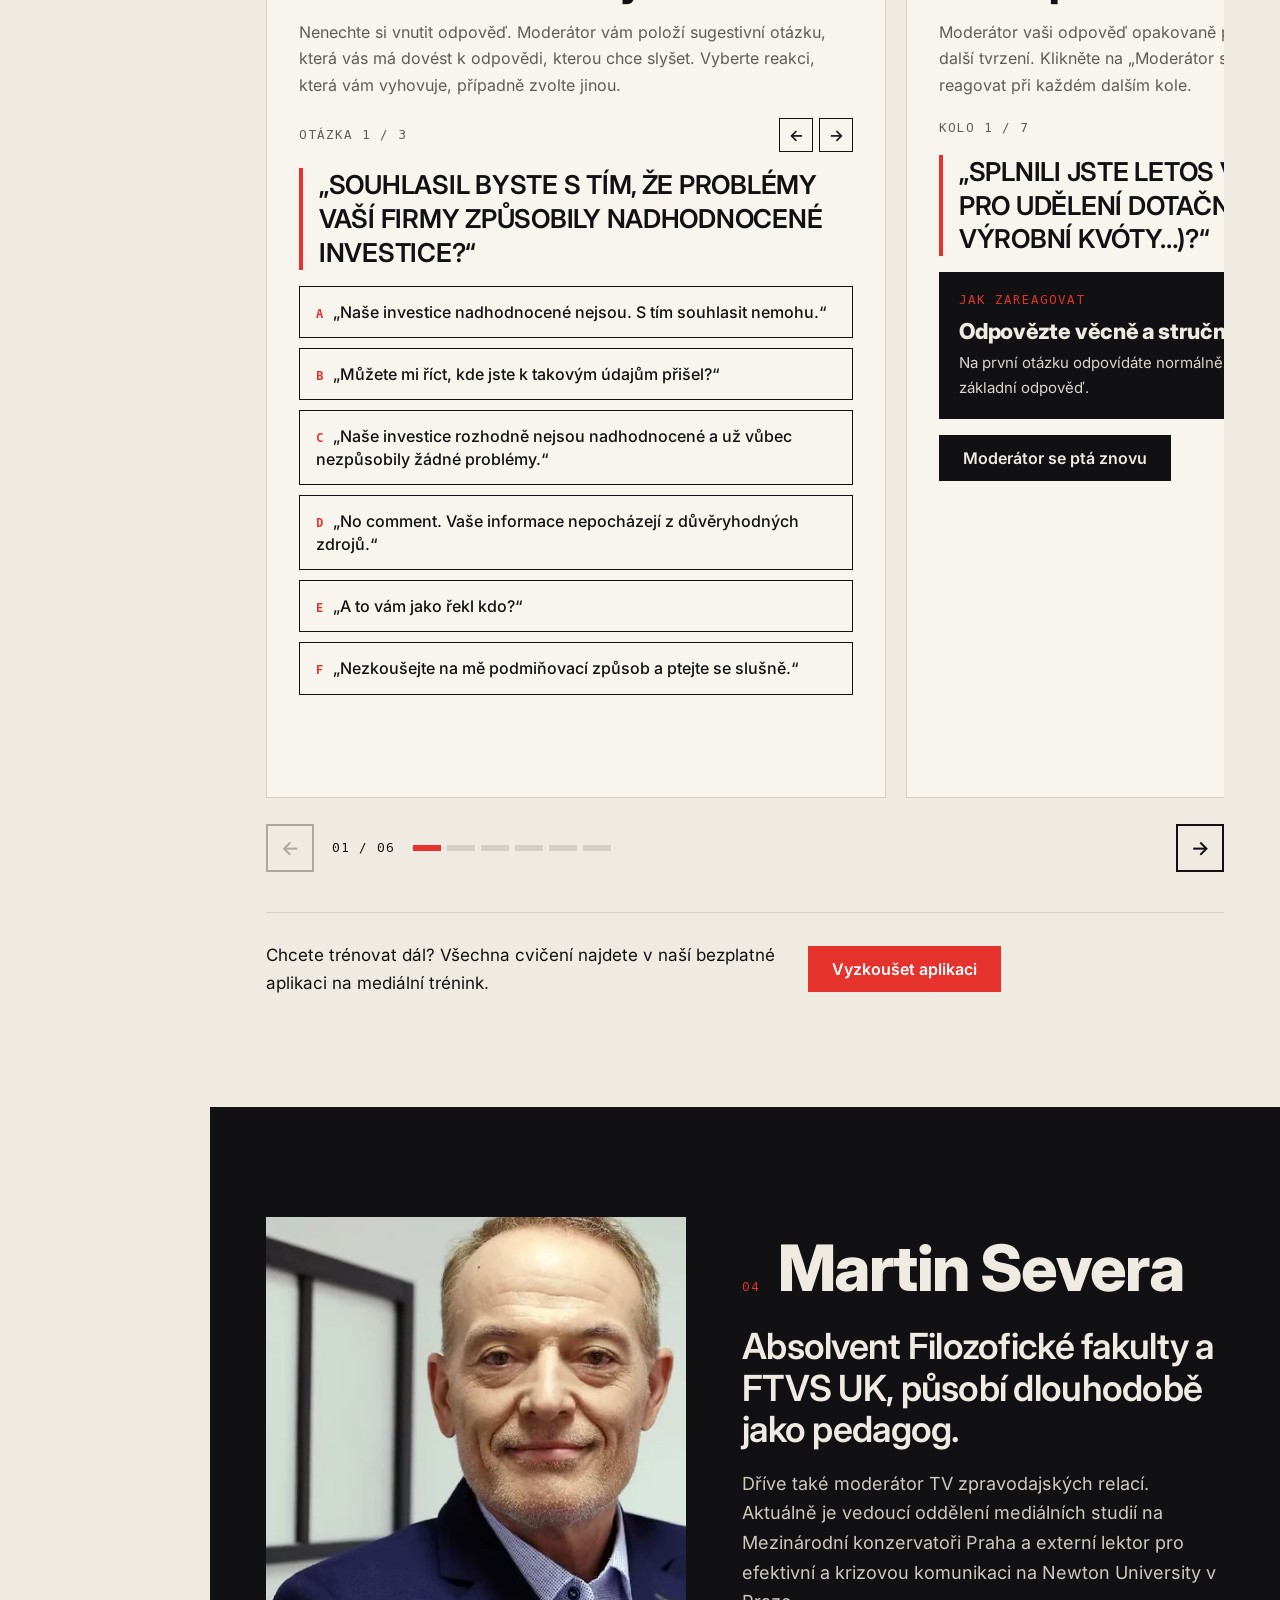
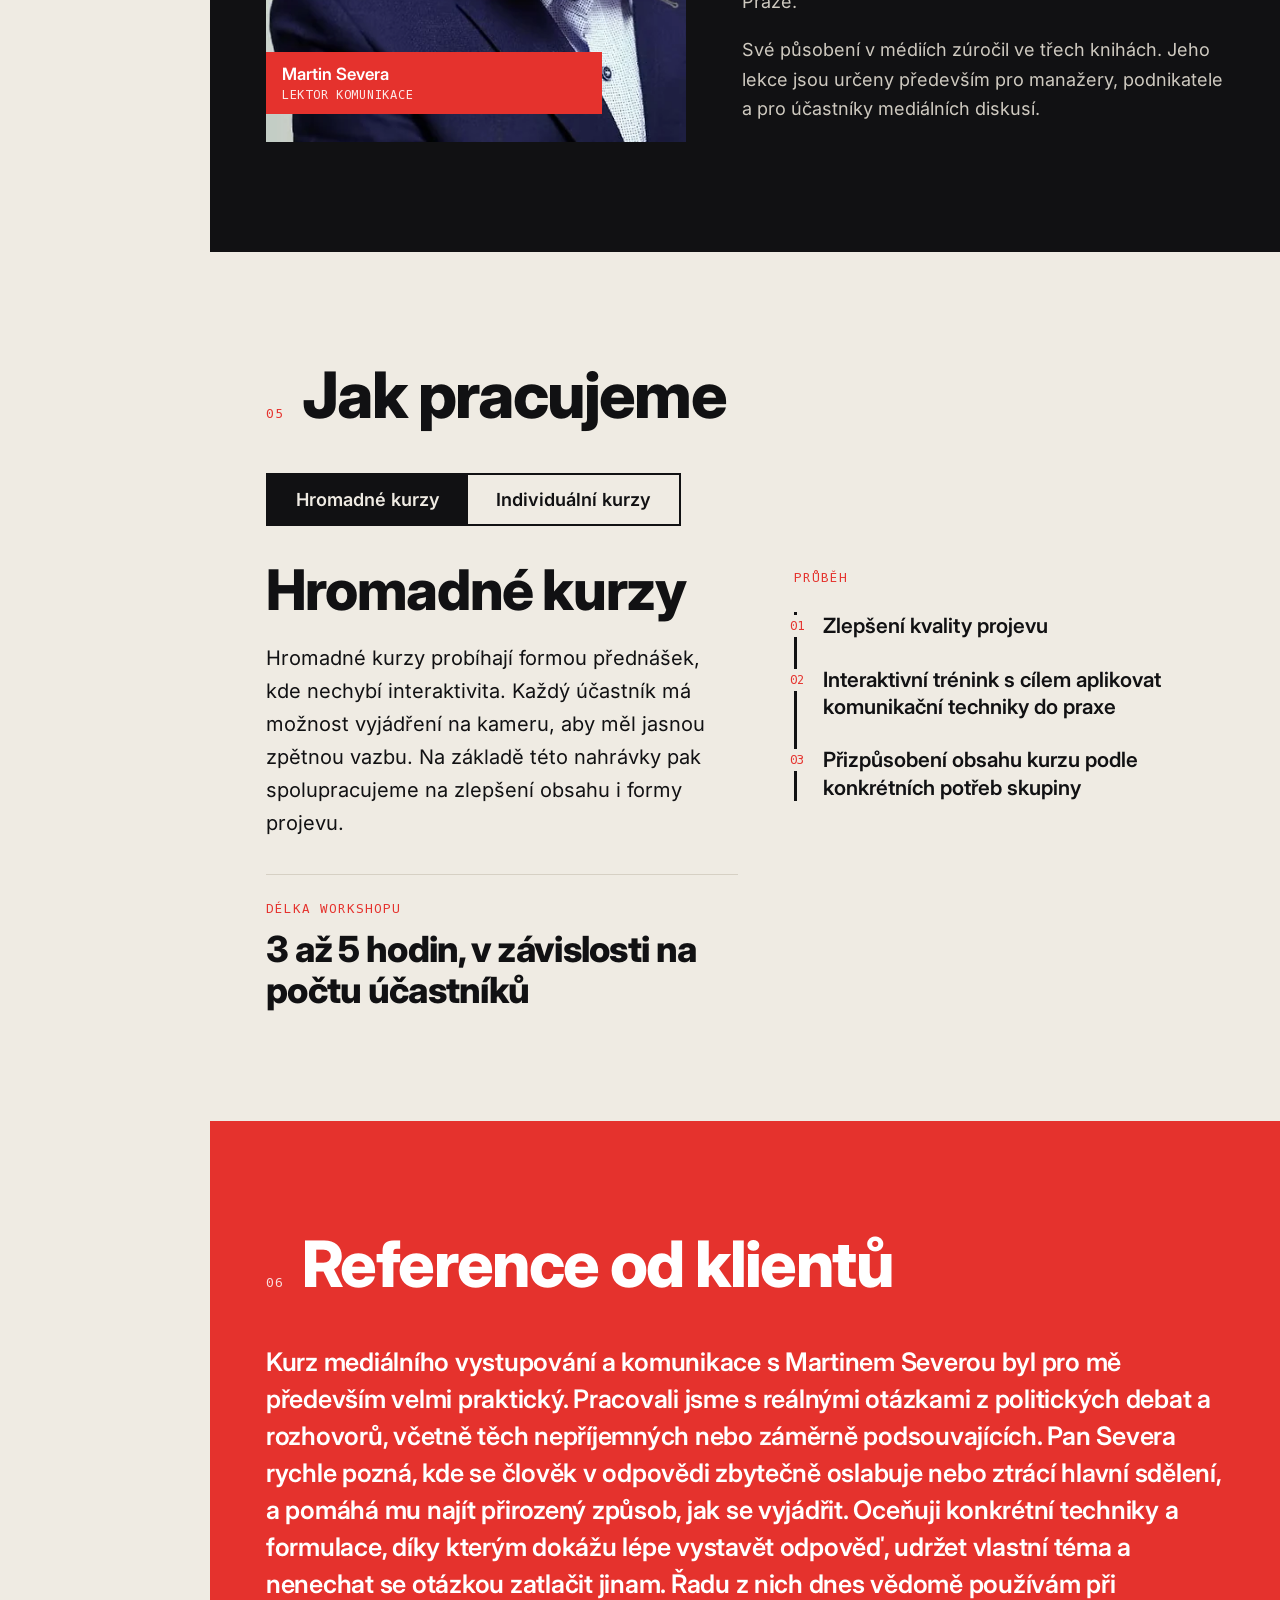
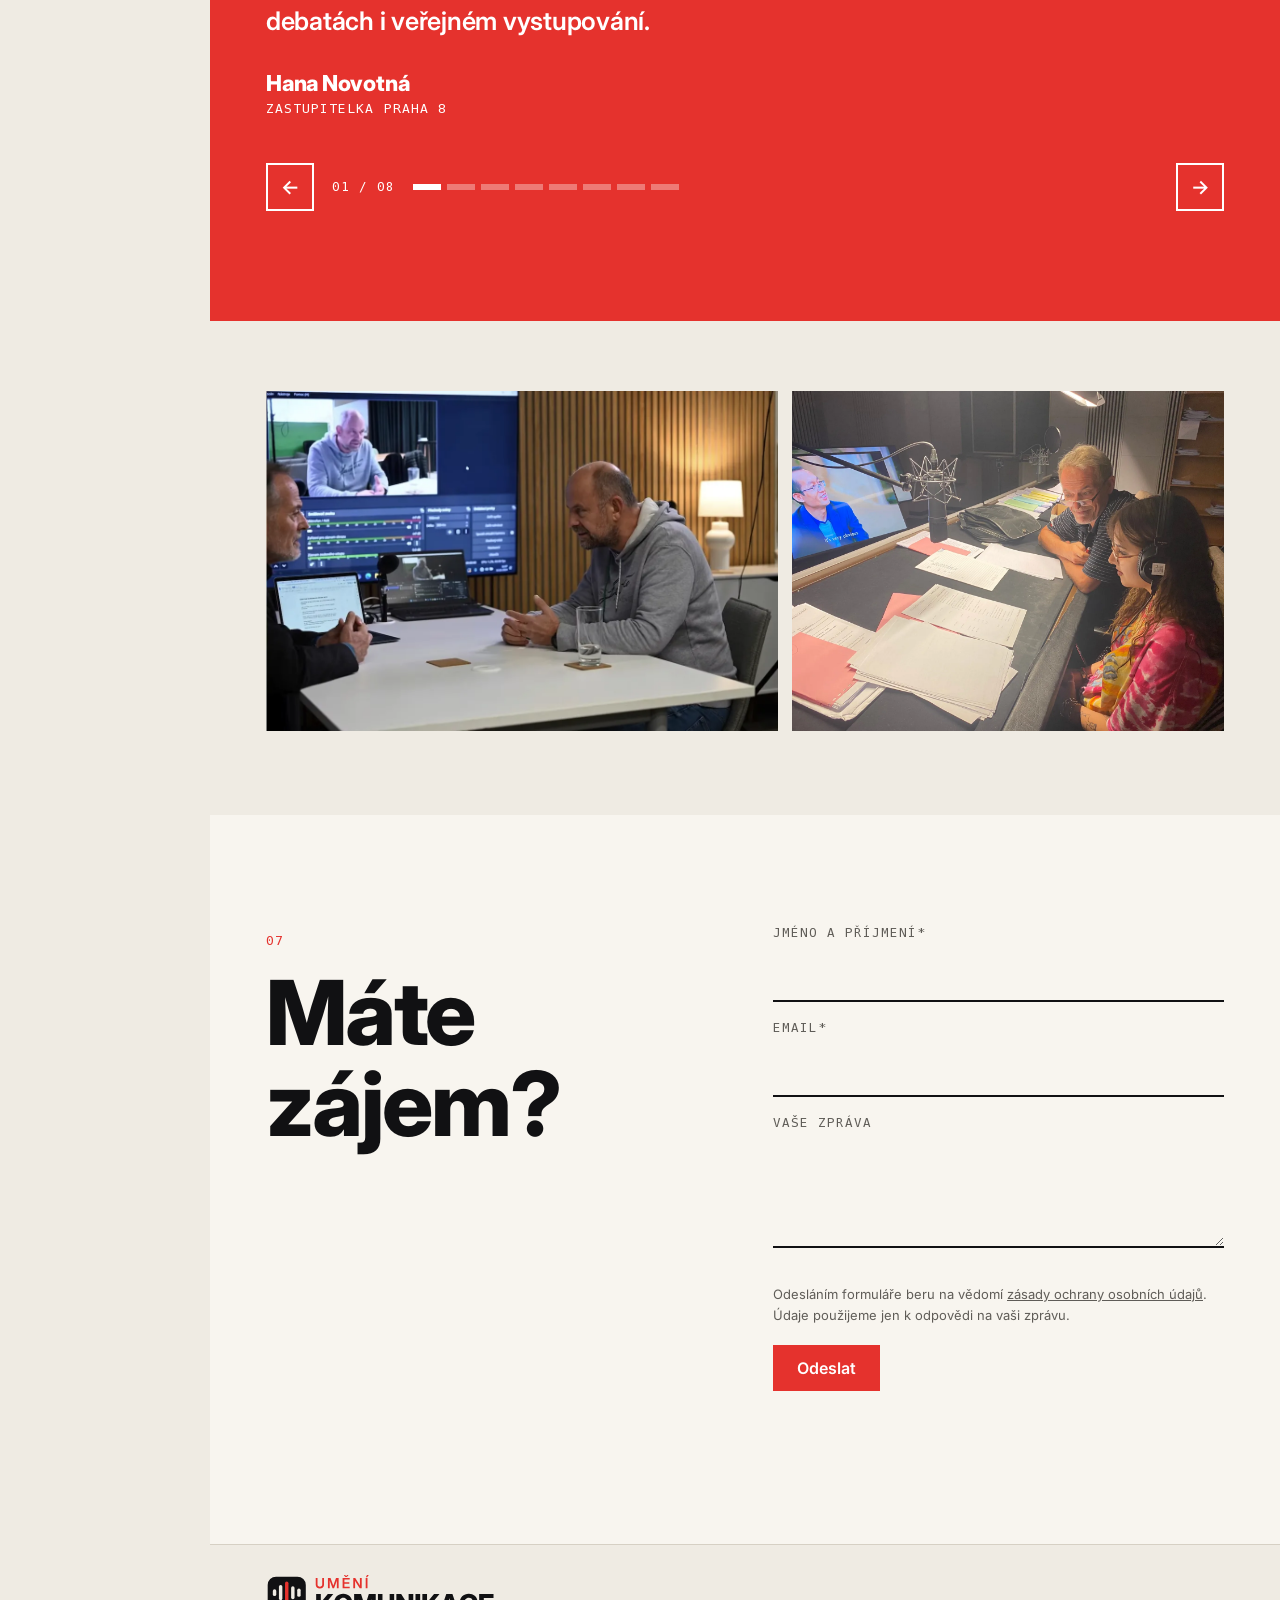
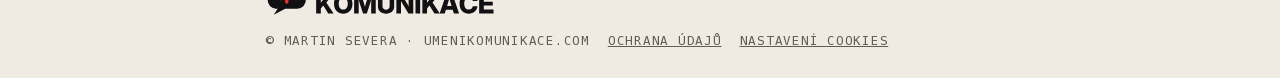
==== commit 6f3a830a: "SEO a GEO: přesměrování na www, llms.txt, strukturovaná data, texty záložek v HTML, 404 - umenikomun" ====
--- a/index.html
+++ b/index.html
@@ -7,7 +7,7 @@
 <meta name="description" content="Kurzy efektivní komunikace pro manažery, obchodníky a zastupitele. Naučíte se důvěryhodně mluvit, prosadit téma v diskusi a čelit nepříjemným otázkám.">
 <meta name="robots" content="index,follow,max-image-preview:large">
 <meta name="author" content="Martin Severa">
-<script type="application/ld+json">{"@context": "https://schema.org", "@graph": [{"@type": "WebSite", "@id": "https://www.umenikomunikace.com/#website", "url": "https://www.umenikomunikace.com/", "name": "Umění komunikace", "inLanguage": "cs", "publisher": {"@id": "https://www.umenikomunikace.com/#person"}}, {"@type": "Person", "@id": "https://www.umenikomunikace.com/#person", "name": "Martin Severa", "url": "https://www.umenikomunikace.com/", "image": "https://www.umenikomunikace.com/images/martin-severa.webp", "jobTitle": "Lektor efektivní a krizové komunikace", "description": "Absolvent Filozofické fakulty a FTVS UK, dlouhodobě pedagog a dříve moderátor televizních zpravodajských relací. Autor tří knih.", "alumniOf": [{"@type": "CollegeOrUniversity", "name": "Filozofická fakulta Univerzity Karlovy"}, {"@type": "CollegeOrUniversity", "name": "Fakulta tělesné výchovy a sportu Univerzity Karlovy"}], "worksFor": [{"@type": "Organization", "name": "Mezinárodní konzervatoř Praha"}, {"@type": "CollegeOrUniversity", "name": "Newton University"}], "knowsAbout": ["efektivní komunikace", "krizová komunikace", "rétorika", "mediální vystupování", "argumentace"]}, {"@type": "Course", "@id": "https://www.umenikomunikace.com/#hromadne-kurzy", "name": "Hromadné kurzy efektivní komunikace", "description": "Přednášky s interaktivitou, kde se každý účastník vyjádří na kameru a dostane jasnou zpětnou vazbu. Délka workshopu 3 až 5 hodin podle počtu účastníků.", "provider": {"@id": "https://www.umenikomunikace.com/#person"}, "inLanguage": "cs", "url": "https://www.umenikomunikace.com/#jak"}, {"@type": "Course", "@id": "https://www.umenikomunikace.com/#individualni-kurzy", "name": "Individuální kurzy efektivní komunikace", "description": "Trénink rétorických dovedností, větných konstrukcí a rozpoznávání manipulačních technik a argumentačních faulů. Doporučená délka: 3 lekce po 2 hodinách s týdenním odstupem.", "provider": {"@id": "https://www.umenikomunikace.com/#person"}, "inLanguage": "cs", "url": "https://www.umenikomunikace.com/#jak"}]}</script>
+<script type="application/ld+json">{"@context": "https://schema.org", "@graph": [{"@type": "WebSite", "@id": "https://www.umenikomunikace.com/#website", "url": "https://www.umenikomunikace.com/", "name": "Umění komunikace", "inLanguage": "cs", "publisher": {"@id": "https://www.umenikomunikace.com/#person"}, "description": "Kurzy efektivní komunikace, mediální trénink a krizová komunikace pro manažery, obchodníky a zastupitele.", "about": {"@id": "https://www.umenikomunikace.com/#sluzba"}}, {"@type": "Person", "@id": "https://www.umenikomunikace.com/#person", "name": "Martin Severa", "url": "https://www.umenikomunikace.com/", "image": "https://www.umenikomunikace.com/images/martin-severa.webp", "jobTitle": "Lektor efektivní a krizové komunikace", "description": "Absolvent Filozofické fakulty a FTVS UK, dlouhodobě pedagog a dříve moderátor televizních zpravodajských relací. Autor tří knih.", "alumniOf": [{"@type": "CollegeOrUniversity", "name": "Filozofická fakulta Univerzity Karlovy"}, {"@type": "CollegeOrUniversity", "name": "Fakulta tělesné výchovy a sportu Univerzity Karlovy"}], "worksFor": [{"@type": "Organization", "name": "Mezinárodní konzervatoř Praha"}, {"@type": "CollegeOrUniversity", "name": "Newton University"}], "knowsAbout": ["efektivní komunikace", "krizová komunikace", "mediální trénink", "rétorika", "mediální vystupování", "argumentace", "manipulativní techniky v rozhovoru"], "knowsLanguage": "cs"}, {"@type": "ProfessionalService", "@id": "https://www.umenikomunikace.com/#sluzba", "name": "Umění komunikace", "url": "https://www.umenikomunikace.com/", "logo": "https://www.umenikomunikace.com/logo/umeni-komunikace-znacka.svg", "image": "https://www.umenikomunikace.com/og-image.png", "description": "Kurzy a tréninky efektivní, mediální a krizové komunikace. Hromadné workshopy pro firmy a týmy i individuální lekce s natáčením na kameru a zpětnou vazbou.", "founder": {"@id": "https://www.umenikomunikace.com/#person"}, "employee": {"@id": "https://www.umenikomunikace.com/#person"}, "areaServed": {"@type": "Country", "name": "Česko"}, "knowsLanguage": "cs", "serviceType": ["Kurz efektivní komunikace", "Mediální trénink", "Krizová komunikace", "Rétorika"], "hasOfferCatalog": {"@type": "OfferCatalog", "name": "Kurzy komunikace", "itemListElement": [{"@type": "Offer", "itemOffered": {"@id": "https://www.umenikomunikace.com/#hromadne-kurzy"}}, {"@type": "Offer", "itemOffered": {"@id": "https://www.umenikomunikace.com/#individualni-kurzy"}}]}, "potentialAction": {"@type": "CommunicateAction", "target": "https://www.umenikomunikace.com/#kontakt", "name": "Nezávazná poptávka kurzu"}}, {"@type": "Course", "@id": "https://www.umenikomunikace.com/#hromadne-kurzy", "name": "Hromadné kurzy efektivní komunikace", "description": "Přednášky s interaktivitou, kde se každý účastník vyjádří na kameru a dostane jasnou zpětnou vazbu. Délka workshopu 3 až 5 hodin podle počtu účastníků.", "provider": {"@id": "https://www.umenikomunikace.com/#sluzba"}, "inLanguage": "cs", "url": "https://www.umenikomunikace.com/#jak", "instructor": {"@id": "https://www.umenikomunikace.com/#person"}}, {"@type": "Course", "@id": "https://www.umenikomunikace.com/#individualni-kurzy", "name": "Individuální kurzy efektivní komunikace", "description": "Trénink rétorických dovedností, větných konstrukcí a rozpoznávání manipulačních technik a argumentačních faulů. Doporučená délka: 3 lekce po 2 hodinách s týdenním odstupem.", "provider": {"@id": "https://www.umenikomunikace.com/#sluzba"}, "inLanguage": "cs", "url": "https://www.umenikomunikace.com/#jak", "instructor": {"@id": "https://www.umenikomunikace.com/#person"}}, {"@type": "WebApplication", "@id": "https://app.umenikomunikace.com/#app", "name": "Umění komunikace: aplikace pro mediální trénink", "url": "https://app.umenikomunikace.com/", "description": "Bezplatná webová aplikace s cvičeními na nepříjemné a podsouvací otázky, řetěz parafrází, argumentační fauly a techniku DARVO.", "applicationCategory": "EducationalApplication", "operatingSystem": "Web", "inLanguage": "cs", "isAccessibleForFree": true, "offers": {"@type": "Offer", "price": "0", "priceCurrency": "CZK"}, "author": {"@id": "https://www.umenikomunikace.com/#person"}, "publisher": {"@id": "https://www.umenikomunikace.com/#sluzba"}}]}</script>
 <link rel="canonical" href="https://www.umenikomunikace.com/">
 <meta name="theme-color" content="#111113">
 <link rel="preload" href="fonts/interdisplay-800.woff" as="font" type="font/woff" crossorigin>
@@ -65,6 +65,7 @@
 @keyframes p{50%{opacity:.25}}
 .hero h1{font-size:clamp(52px,10vw,148px);font-weight:800;max-width:1000px;position:relative;z-index:2}
 .hero h1 b{color:var(--red);font-weight:800}
+.hero-sub{position:relative;z-index:2;max-width:640px;margin:18px 0 28px;color:#b9b4aa;font-size:clamp(16px,1.6vw,20px);line-height:1.45}
 .wave{position:absolute;left:0;right:0;bottom:70px;height:260px;display:flex;align-items:center;gap:6px;padding:0 56px;opacity:.28}
 .wave span{flex:1;background:#f1ede4;border-radius:4px;min-width:2px;transition:height .25s}
 .lower{display:flex;align-items:stretch;flex-wrap:wrap;gap:0;position:relative;z-index:2}
@@ -80,6 +81,8 @@
 .roles .tabs button.on{color:var(--ink);padding-left:14px;border-left:6px solid var(--red)}
 .panel{background:var(--ink);color:var(--paper);padding:44px;min-height:260px;display:flex;flex-direction:column;justify-content:space-between;position:sticky;top:40px}
 .panel .mono{color:var(--red)}
+.panel .rp[hidden]{display:none}
+.panel .rp{display:flex;flex-direction:column;justify-content:space-between;flex:1}
 .panel p{font:600 clamp(24px,3vw,38px)/1.2 var(--hf);margin:30px 0 0;letter-spacing:-.02em}
 /* learn */
 .learn{display:grid;grid-template-columns:1fr 1.1fr;gap:56px}
@@ -234,6 +237,7 @@
 <div class="hero-top"><svg class="lg-hero" xmlns="http://www.w3.org/2000/svg" viewBox="-4 -4 555.1 100.0" role="img" aria-label="Umění komunikace"><g transform="translate(0 0) scale(0.92)"><path d="M22 0H78A22 22 0 0 1 100 22V62A22 22 0 0 1 78 84H46L16 100L26 84H22A22 22 0 0 1 0 62V22A22 22 0 0 1 22 0Z" style="fill:#f1ede4"/><rect x="13.5" y="33.0" width="9" height="18" rx="4.5" style="fill:#111113"/><rect x="29.5" y="22.0" width="9" height="40" rx="4.5" style="fill:#111113"/><rect x="45.5" y="13.0" width="9" height="58" rx="4.5" style="fill:#ff5a52"/><rect x="61.5" y="25.0" width="9" height="34" rx="4.5" style="fill:#111113"/><rect x="77.5" y="31.0" width="9" height="22" rx="4.5" style="fill:#111113"/></g><path d="M125.9697265625 28.4853515625C132.0126953125 28.4853515625 135.9638671875 24.7998046875 135.9638671875 19.537109375V3.3505859375H131.630859375V19.1884765625C131.630859375 22.3427734375 129.439453125 24.6005859375 125.9697265625 24.6005859375C122.5 24.6005859375 120.2919921875 22.326171875 120.2919921875 19.1884765625V3.3505859375H115.958984375V19.537109375C115.958984375 24.81640625 119.91015625 28.4853515625 125.9697265625 28.4853515625ZM145.4214453125 28.0869140625H149.7378515625V15.4697265625C149.7378515625 13.8095703125 149.65484375 11.236328125 149.6050390625 8.7958984375C150.4683203125 11.46875 151.2983984375 14.025390625 151.813046875 15.4697265625L156.56109375 28.0869140625H160.14703125L164.861875 15.4697265625C165.393125 13.958984375 166.2398046875 11.236328125 167.1196875 8.447265625C167.05328125 10.9873046875 166.9702734375 13.7265625 166.9702734375 15.4697265625V28.0869140625H171.2866796875V3.3505859375H164.9448828125L160.2134375 16.349609375C159.7651953125 17.7275390625 158.9683203125 20.201171875 158.387265625 22.126953125C157.8062109375 20.201171875 157.0093359375 17.7275390625 156.5444921875 16.349609375L151.7300390625 3.3505859375H145.4214453125ZM180.8438671875 28.0869140625H198.026484375V24.28515625H185.2266796875V17.3955078125H197.06359375V13.66015625H185.2266796875V7.15234375H198.026484375V3.3505859375H180.8438671875ZM187.1690625 -3.9541015625H183.6661328125V-3.9375L187.63390625 0.91015625H191.1534375L195.1876171875 -3.9375V-3.9541015625H191.6680859375L189.4102734375 -1.1318359375ZM206.6373828125 28.0869140625H211.0201953125V15.65234375C211.0201953125 14.5732421875 211.00359375 12.4482421875 210.903984375 9.6923828125C212.4147265625 12.365234375 213.72625 14.556640625 214.423515625 15.6689453125L222.259453125 28.0869140625H227.0075V3.3505859375H222.6080859375V16.8310546875C222.6080859375 17.810546875 222.6412890625 19.869140625 222.7076953125 21.728515625C221.728203125 19.96875 220.6325 18.076171875 220.0514453125 17.146484375L211.368828125 3.3505859375H206.6373828125ZM240.9475 3.3505859375H236.5646875V28.0869140625H240.9475ZM237.0461328125 1.1591796875H240.117421875L244.0021875 -3.9541015625H239.7355859375Z" style="fill:#ff5a52"/><path d="M117.0 88.6494140625H128.25V76.8056640625L134.15625 69.7431640625L146.125 88.6494140625H159.0L141.5 62.1494140625L158.34375 42.0869140625H145.125L134.71875 54.8369140625C132.5625 57.5244140625 130.40625 60.1806640625 128.25 62.8681640625V42.0869140625H117.0ZM182.45375 89.3994140625C195.01625 89.3994140625 204.70375 80.5556640625 204.70375 65.3994140625C204.70375 50.2119140625 195.01625 41.3369140625 182.45375 41.3369140625C169.82875 41.3369140625 160.1725 50.2119140625 160.1725 65.3994140625C160.1725 80.4931640625 169.82875 89.3994140625 182.45375 89.3994140625ZM182.45375 79.5869140625C175.76625 79.5869140625 171.485 74.3994140625 171.485 65.3994140625C171.485 56.3681640625 175.76625 51.1494140625 182.45375 51.1494140625C189.11 51.1494140625 193.39125 56.3681640625 193.39125 65.3994140625C193.39125 74.3994140625 189.11 79.5869140625 182.45375 79.5869140625ZM208.68875000000003 88.6494140625H219.72000000000003V68.4931640625C219.72000000000003 65.4306640625 219.50125000000003 59.8369140625 219.37625000000003 54.4931640625C220.90750000000003 59.9306640625 222.47000000000003 65.4931640625 223.43875000000003 68.4931640625L230.25125000000003 88.6494140625H239.34500000000003L246.03250000000003 68.4931640625C247.03250000000003 65.3681640625 248.62625000000003 59.5244140625 250.18875000000003 53.8681640625C250.06375000000003 59.3994140625 249.81375000000003 65.3056640625 249.81375000000003 68.4931640625V88.6494140625H260.845V42.0869140625H244.18875000000003L238.25125000000003 60.3681640625C237.37625000000003 63.3369140625 235.97000000000003 68.4619140625 234.81375000000003 72.8681640625C233.65750000000003 68.4619140625 232.22000000000003 63.3369140625 231.31375000000003 60.3681640625L225.31375000000003 42.0869140625H208.68875000000003ZM285.76750000000004 89.3994140625C297.61125000000004 89.3994140625 305.36125000000004 82.5556640625 305.36125000000004 72.2744140625V42.0869140625H294.39250000000004V71.3681640625C294.39250000000004 76.3056640625 290.95500000000004 79.8369140625 285.76750000000004 79.8369140625C280.61125000000004 79.8369140625 277.11125000000004 76.2744140625 277.11125000000004 71.3681640625V42.0869140625H266.14250000000004V72.2744140625C266.14250000000004 82.5556640625 273.86125000000004 89.3994140625 285.76750000000004 89.3994140625ZM310.65875000000005 88.6494140625H321.90875000000005V69.2431640625C321.90875000000005 67.3056640625 321.87750000000005 63.4619140625 321.72125000000005 58.9306640625C324.12750000000005 63.3056640625 326.34625000000005 67.1181640625 327.69000000000005 69.2744140625L339.81500000000005 88.6494140625H351.47125000000005V42.0869140625H340.22125000000005V62.2744140625C340.22125000000005 64.3681640625 340.28375000000005 68.1494140625 340.37750000000005 71.8369140625C338.56500000000005 68.4931640625 336.59625000000005 64.9931640625 335.50250000000005 63.2431640625L322.28375000000005 42.0869140625H310.65875000000005ZM368.08125000000007 42.0869140625H356.83125000000007V88.6494140625H368.08125000000007ZM373.4412500000001 88.6494140625H384.6912500000001V76.8056640625L390.5975000000001 69.7431640625L402.5662500000001 88.6494140625H415.4412500000001L397.9412500000001 62.1494140625L414.7850000000001 42.0869140625H401.5662500000001L391.1600000000001 54.8369140625C389.0037500000001 57.5244140625 386.8475000000001 60.1806640625 384.6912500000001 62.8681640625V42.0869140625H373.4412500000001ZM415.1450000000001 88.6494140625H427.3637500000001L430.2075000000001 79.6806640625H446.7387500000001L449.4887500000001 88.6494140625H462.0512500000001L445.9575000000001 42.0869140625H431.1450000000001ZM433.0200000000001 70.8994140625 433.8637500000001 68.1806640625C435.4887500000001 62.9931640625 436.9887500000001 57.8994140625 438.5825000000001 52.1806640625C440.1450000000001 57.8994140625 441.6450000000001 62.9931640625 443.1762500000001 68.1806640625L444.0200000000001 70.8994140625ZM485.5675000000001 89.3994140625C496.9425000000001 89.3994140625 505.1925000000001 82.4306640625 506.5987500000001 71.7431640625H495.2862500000001C494.2862500000001 76.6806640625 490.7550000000001 79.5869140625 485.7550000000001 79.5869140625C478.5675000000001 79.5869140625 474.5050000000001 74.2431640625 474.5050000000001 65.3994140625C474.5050000000001 56.5244140625 478.5987500000001 51.1494140625 485.7550000000001 51.1494140625C490.7550000000001 51.1494140625 494.3175000000001 54.0869140625 495.2550000000001 59.0556640625H506.5987500000001C505.2237500000001 48.3681640625 496.9425000000001 41.3369140625 485.5675000000001 41.3369140625C472.7862500000001 41.3369140625 463.1925000000001 50.1806640625 463.1925000000001 65.3994140625C463.1925000000001 80.4931640625 472.7862500000001 89.3994140625 485.5675000000001 89.3994140625ZM510.4900000000001 88.6494140625H545.1775000000001V79.0869140625H521.7400000000001V69.8994140625H543.3962500000001V60.6181640625H521.7400000000001V51.6494140625H545.1775000000001V42.0869140625H510.4900000000001Z" style="fill:#f1ede4"/></svg><a class="btn r hero-app" href="https://app.umenikomunikace.com/" target="_blank" rel="noopener">Vyzkoušet aplikaci</a></div>
 <div class="wave" id="wave" aria-hidden="true"></div>
 <h1>Dobrá komunikace je <b>základ</b></h1>
+<p class="hero-sub">Kurzy efektivní komunikace, mediální trénink a krizová komunikace pro manažery, obchodníky a zastupitele.</p>
 <div class="lower"><p class="q">jak jste na tom vy?</p>
 <div class="t"><a class="btn r" href="#pro-koho">Zajímá mě více</a><a class="btn o" href="#kontakt">Mám zájem</a></div></div>
 </section>
@@ -242,7 +246,7 @@
 <div class="sh"><span class="mono">01</span><h2>Kurz určený pro</h2></div>
 <div class="roles"><div class="tabs" id="tabs" role="tablist">
 <button class="on" role="tab">Manažery</button><button role="tab">Obchodní zástupce</button><button role="tab">Zastupitele</button><button role="tab">Kohokoliv</button></div>
-<div class="panel"><span class="mono" id="pl">Manažery</span><p id="pt">Prezentace, jednání s klienty, investory i podřízenými.</p></div></div>
+<div class="panel"><div class="rp" role="tabpanel"><span class="mono">Manažery</span><p>Prezentace, jednání s klienty, investory i podřízenými.</p></div><div class="rp" role="tabpanel" hidden><span class="mono">Obchodní zástupce</span><p>Pracovní schůzky, dialogy, prezentace.</p></div><div class="rp" role="tabpanel" hidden><span class="mono">Zastupitele</span><p>Obhajoba postojů, rozhovory s médii.</p></div><div class="rp" role="tabpanel" hidden><span class="mono">Kohokoliv</span><p>Srozumitelné vyjadřování bez slovního plevelu.</p></div></div></div>
 </section>
 
 <section id="naucite-se" data-t="Naučíte se" style="background:var(--card)">
@@ -304,7 +308,7 @@
 
 </div>
 <div class="ctrl"><button id="prev" type="button" aria-label="Předchozí ukázka">←</button><span class="mono" id="cnt">01 / 06</span><div class="dots" id="dots"></div><button id="next" type="button" aria-label="Další ukázka">→</button></div></div>
-<div class="app-cta"><p>Chcete trénovat dál? Všechna cvičení najdete v naší aplikaci.</p><a class="btn r" href="https://app.umenikomunikace.com/" target="_blank" rel="noopener">Vyzkoušet aplikaci</a></div>
+<div class="app-cta"><p>Chcete trénovat dál? Všechna cvičení najdete v naší bezplatné aplikaci na mediální trénink.</p><a class="btn r" href="https://app.umenikomunikace.com/" target="_blank" rel="noopener">Vyzkoušet aplikaci</a></div>
 </section>
 
 <section class="about" id="lektor" data-t="Lektor"><div class="grid">
@@ -362,9 +366,8 @@
 links.forEach(function(a,i){a.classList.toggle('on',i===cur)});
 var dark=secs[cur].classList.contains('hero')||secs[cur].classList.contains('about');rail.classList.toggle('light',!dark&&cur!==0)}
 addEventListener('scroll',spy,{passive:true});spy();
-var data=[['Manažery','Prezentace, jednání s klienty, investory i podřízenými.'],['Obchodní zástupce','Pracovní schůzky, dialogy, prezentace.'],['Zastupitele','Obhajoba postojů, rozhovory s médii.'],['Kohokoliv','Srozumitelné vyjadřování bez slovního plevelu.']];
-var tb=[].slice.call(document.querySelectorAll('#tabs button'));
-tb.forEach(function(b,i){b.onclick=function(){tb.forEach(function(x){x.classList.remove('on')});b.classList.add('on');document.getElementById('pl').textContent=data[i][0];document.getElementById('pt').textContent=data[i][1]}});
+var tb=[].slice.call(document.querySelectorAll('#tabs button')),rp=[].slice.call(document.querySelectorAll('.panel .rp'));
+tb.forEach(function(b,i){b.onclick=function(){tb.forEach(function(x,j){x.classList.toggle('on',j===i);rp[j].hidden=j!==i})}});
 var d=document.getElementById('demo'),db=document.getElementById('dbtn');
 db.onclick=function(){d.classList.toggle('clean');db.textContent=d.classList.contains('clean')?'Vrátit původní větu':'Zbavit se slovních výstelek'};
 var sb=[].slice.call(document.querySelectorAll('#seg button')),fm=[].slice.call(document.querySelectorAll('.fm'));
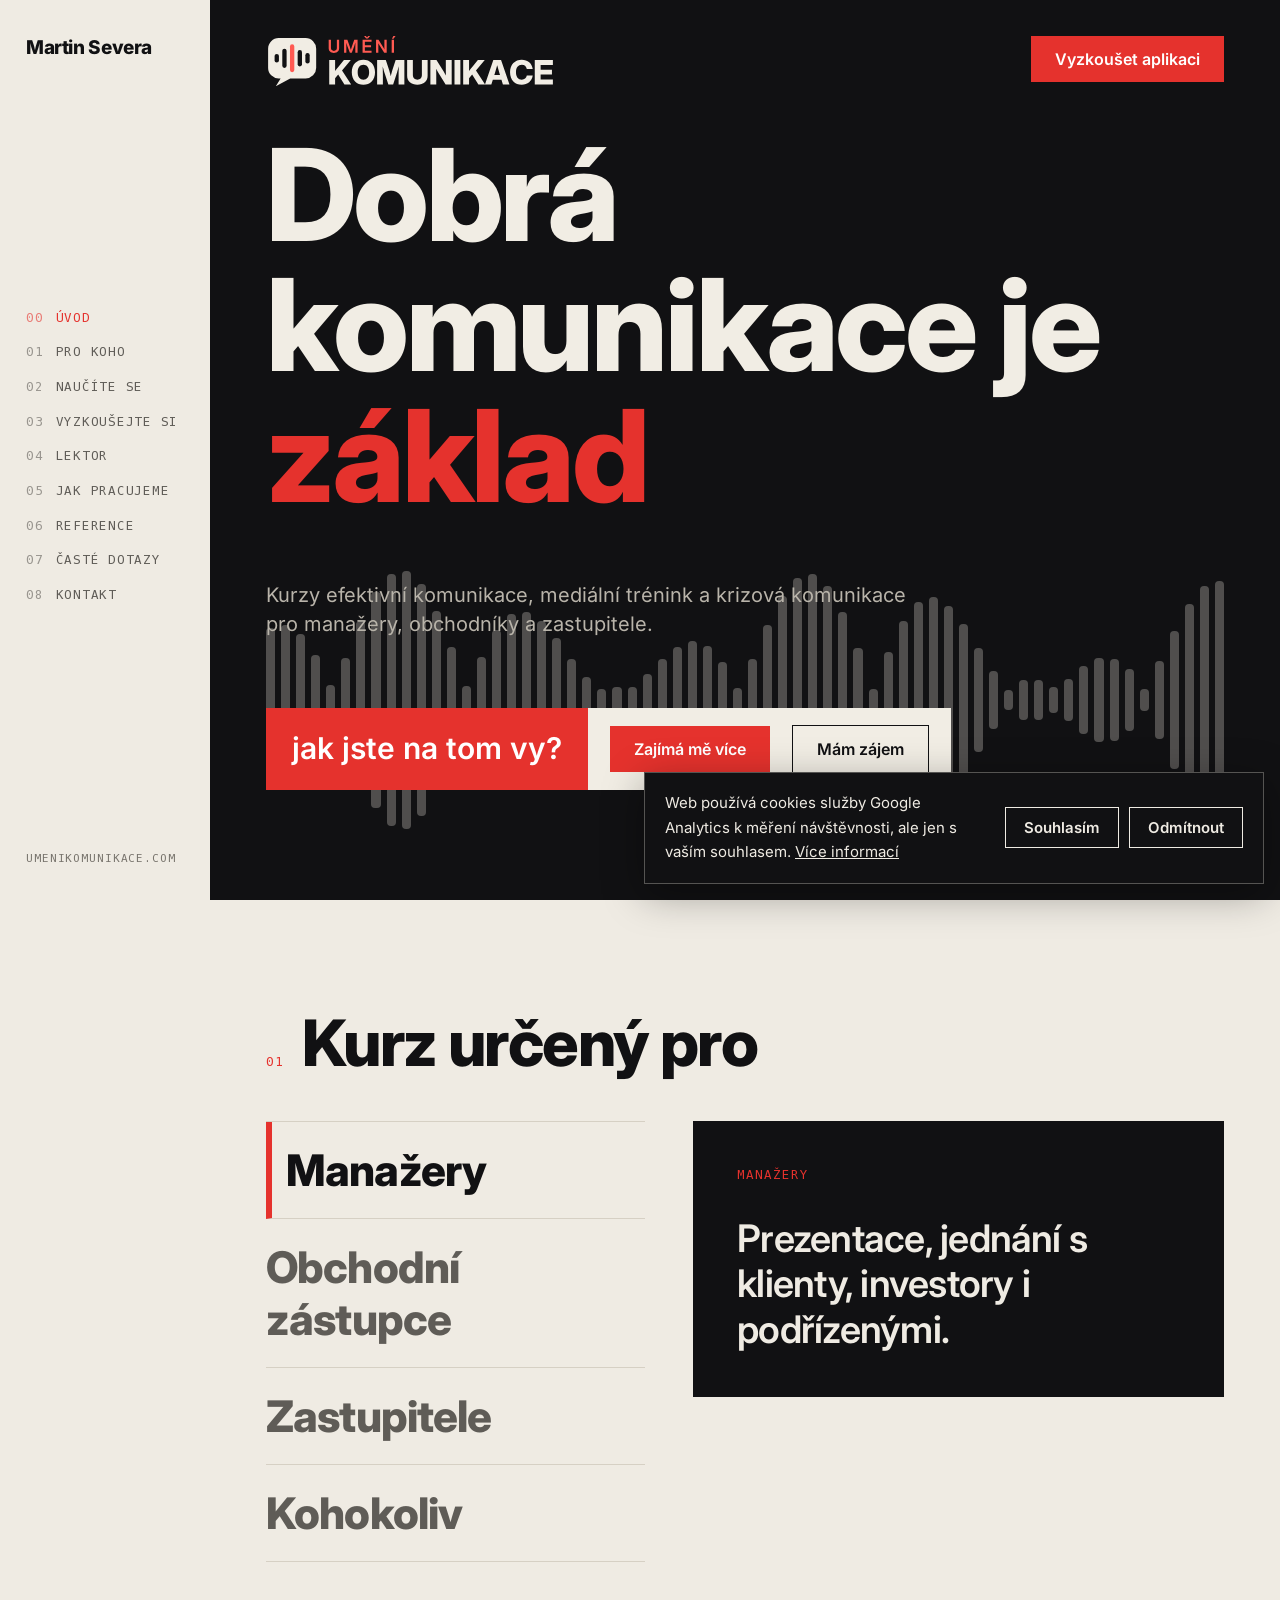
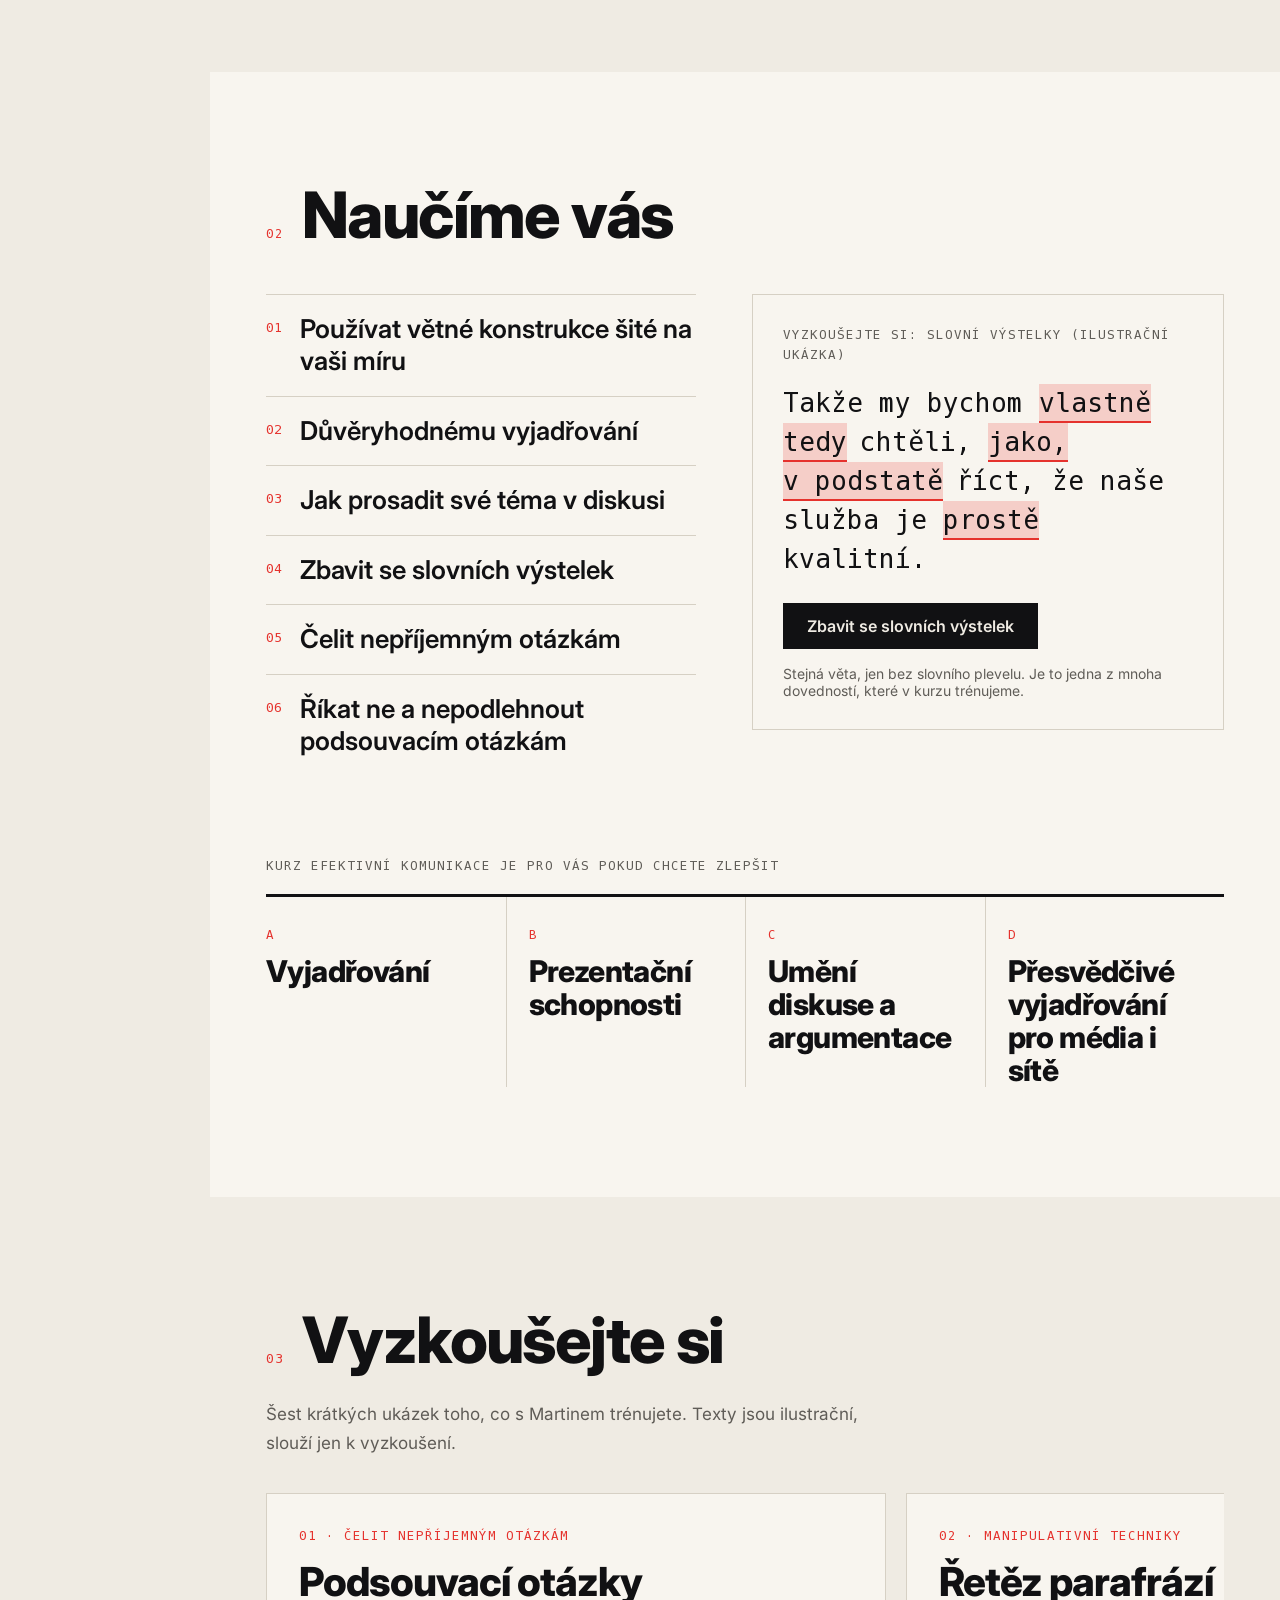
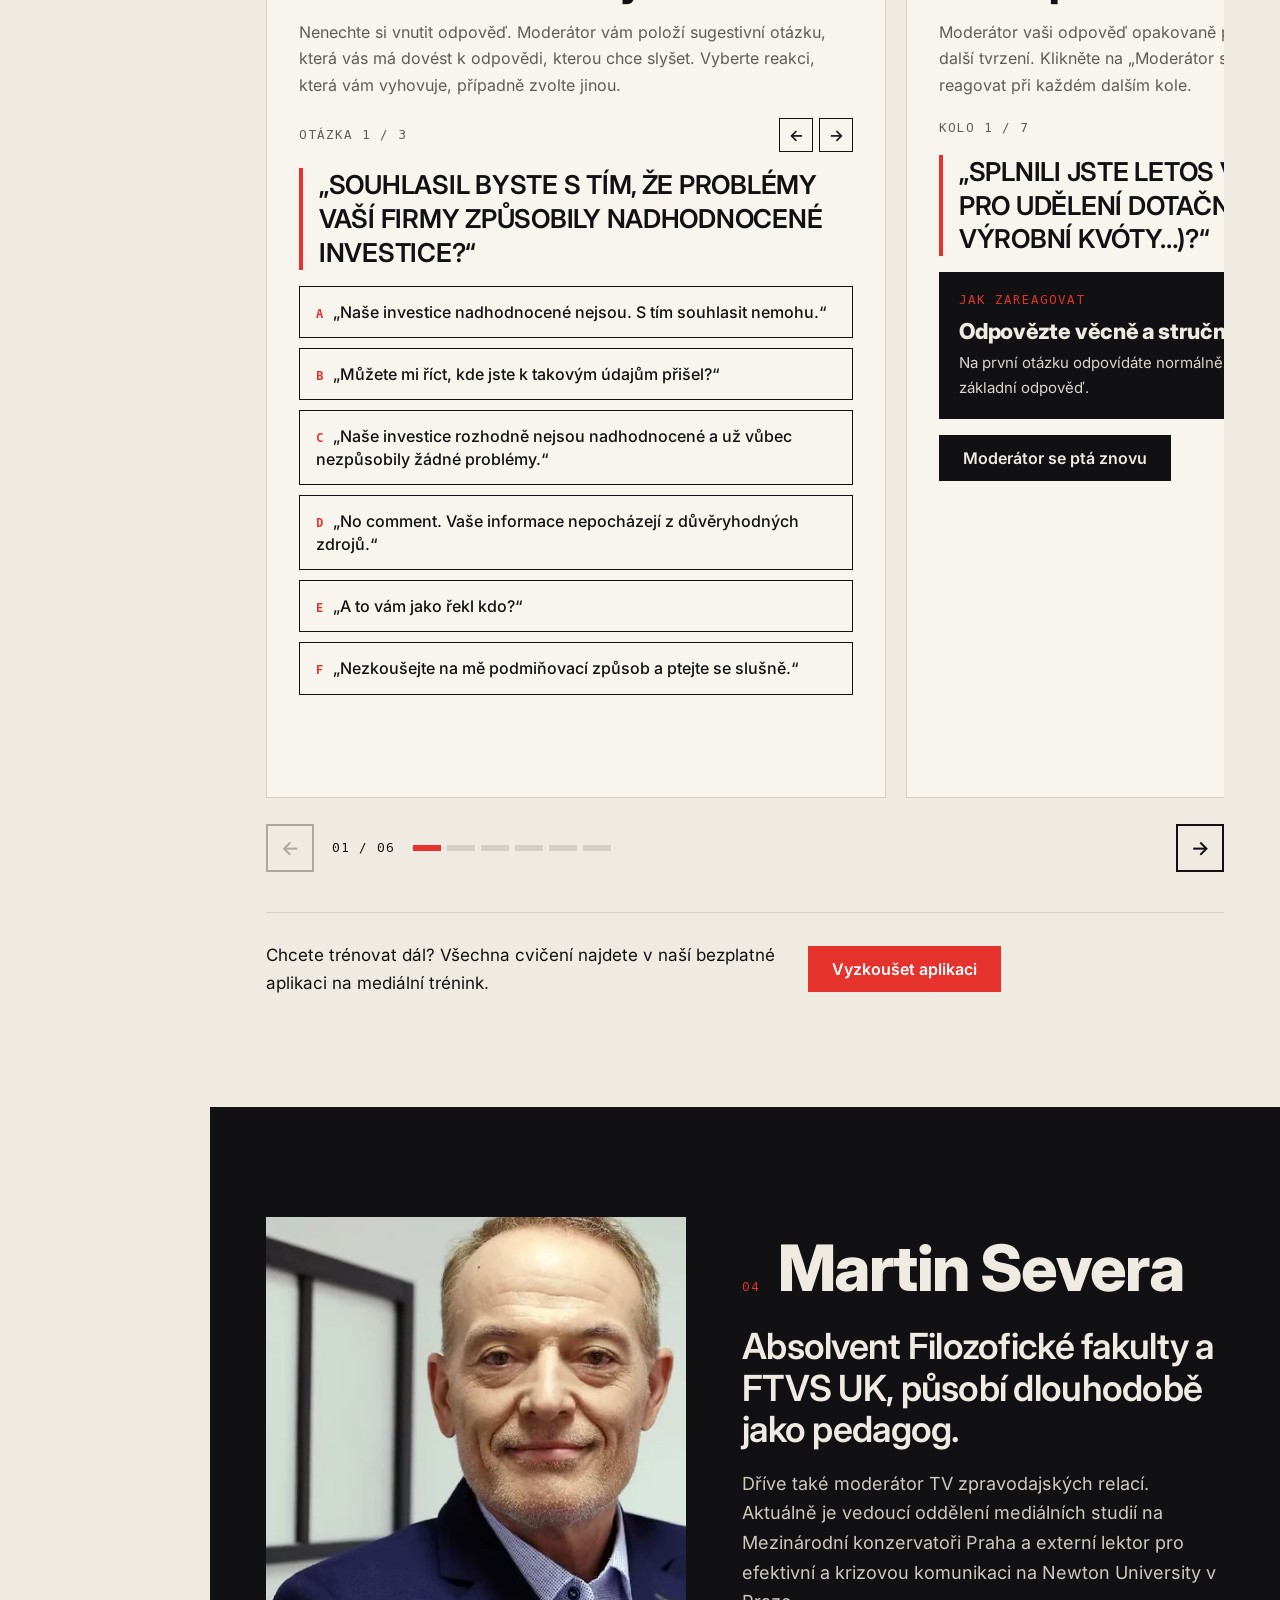
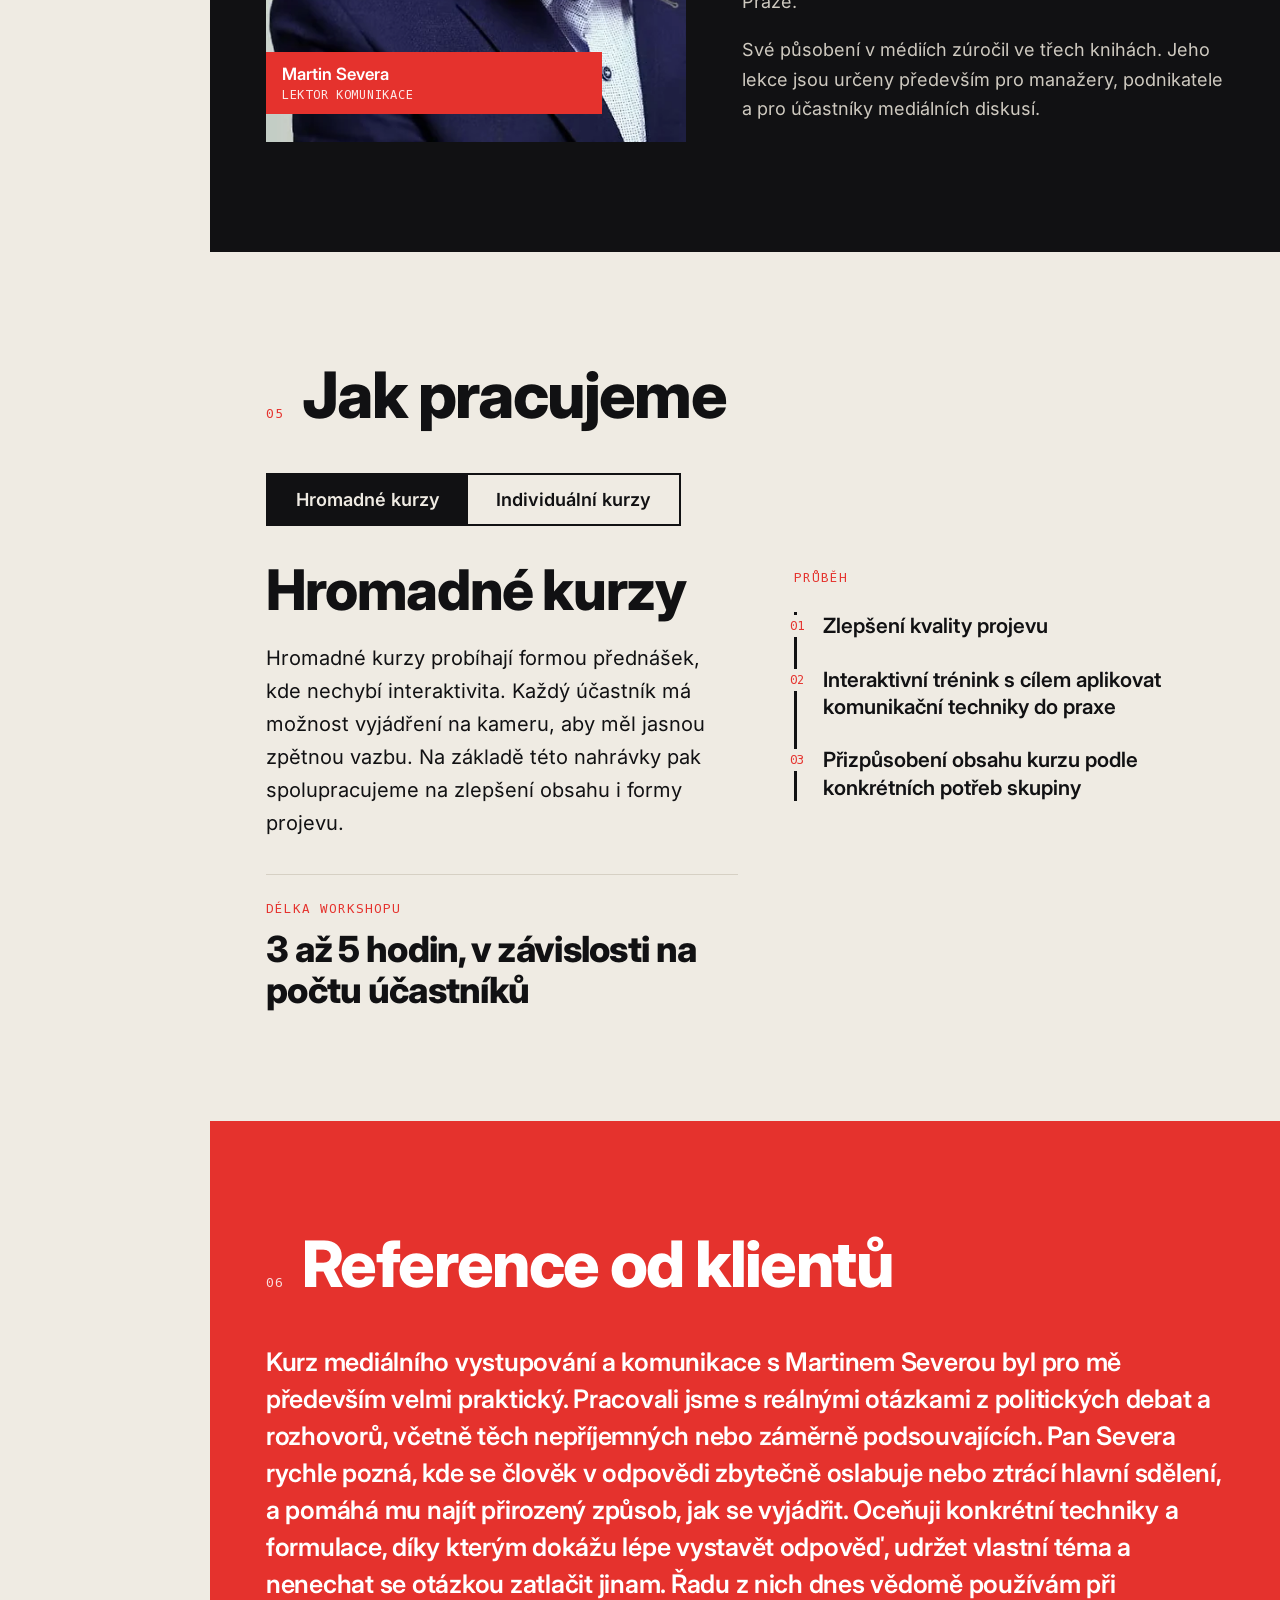
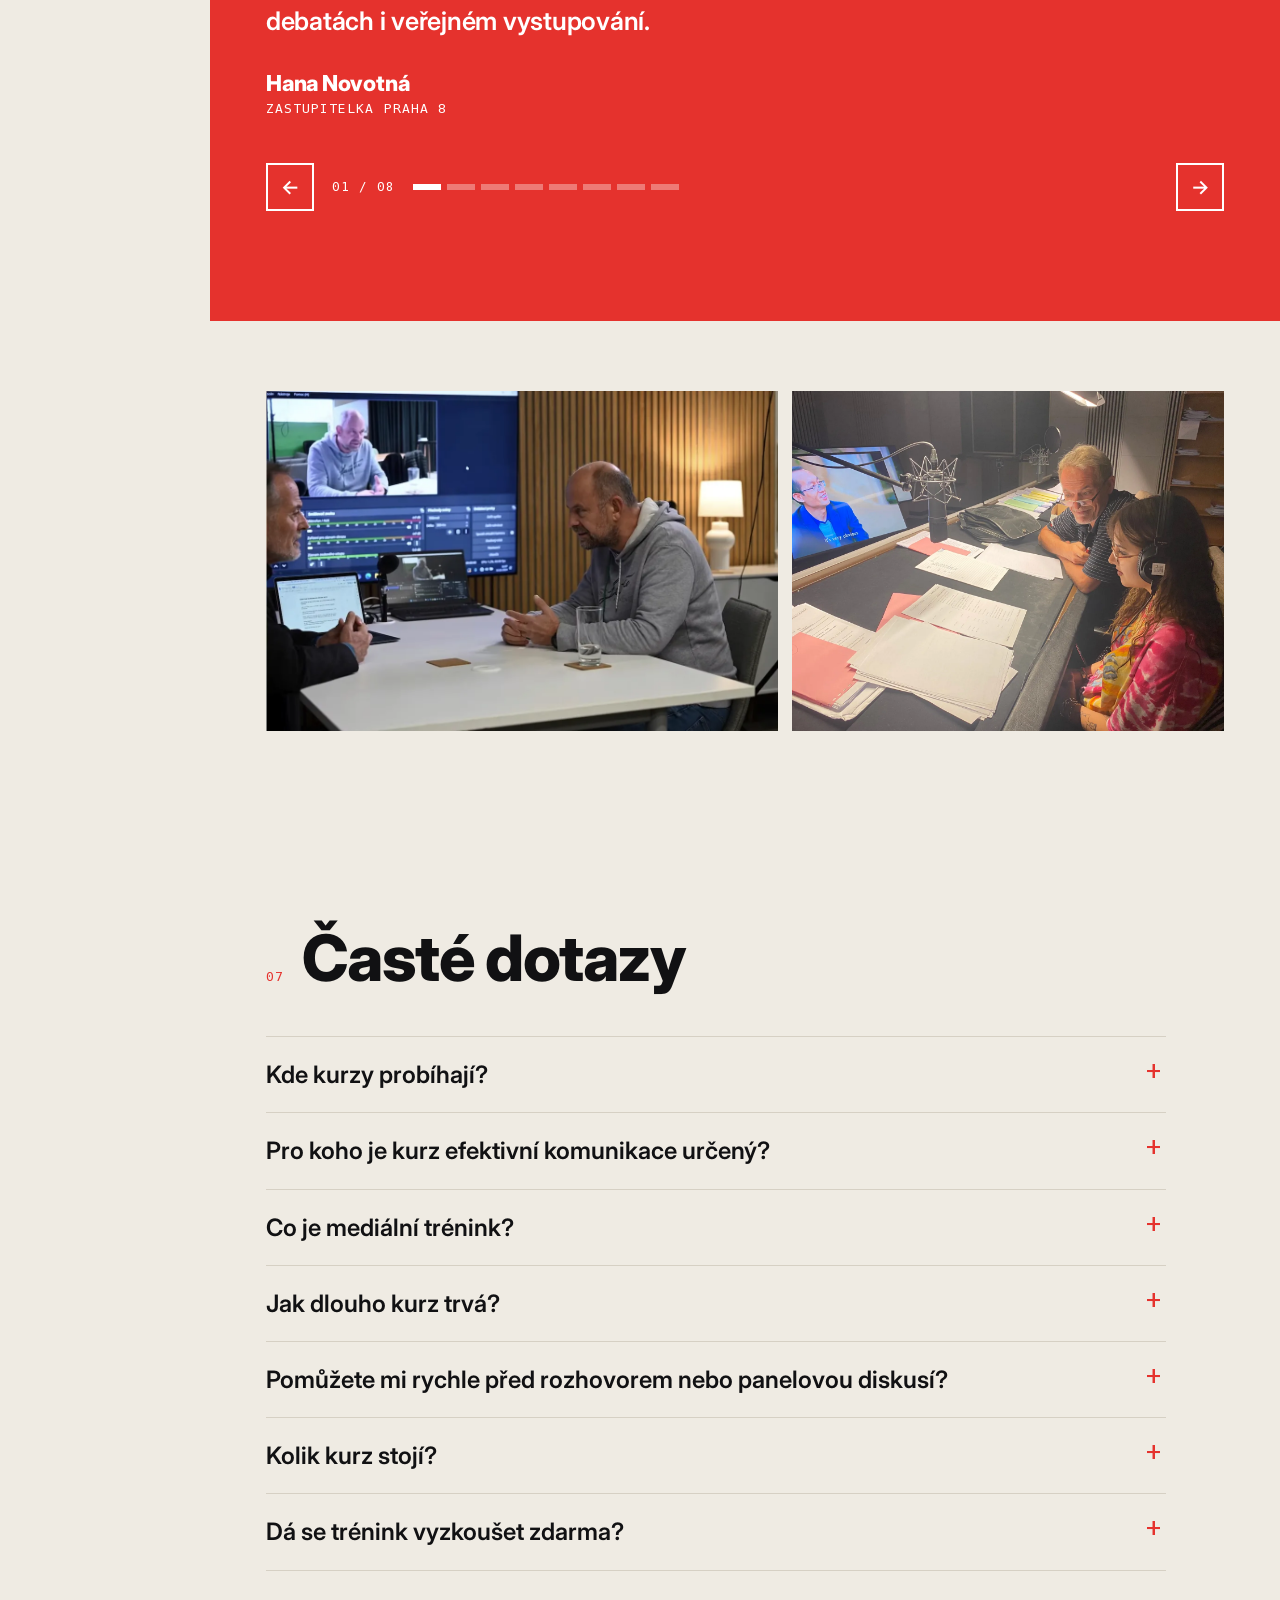
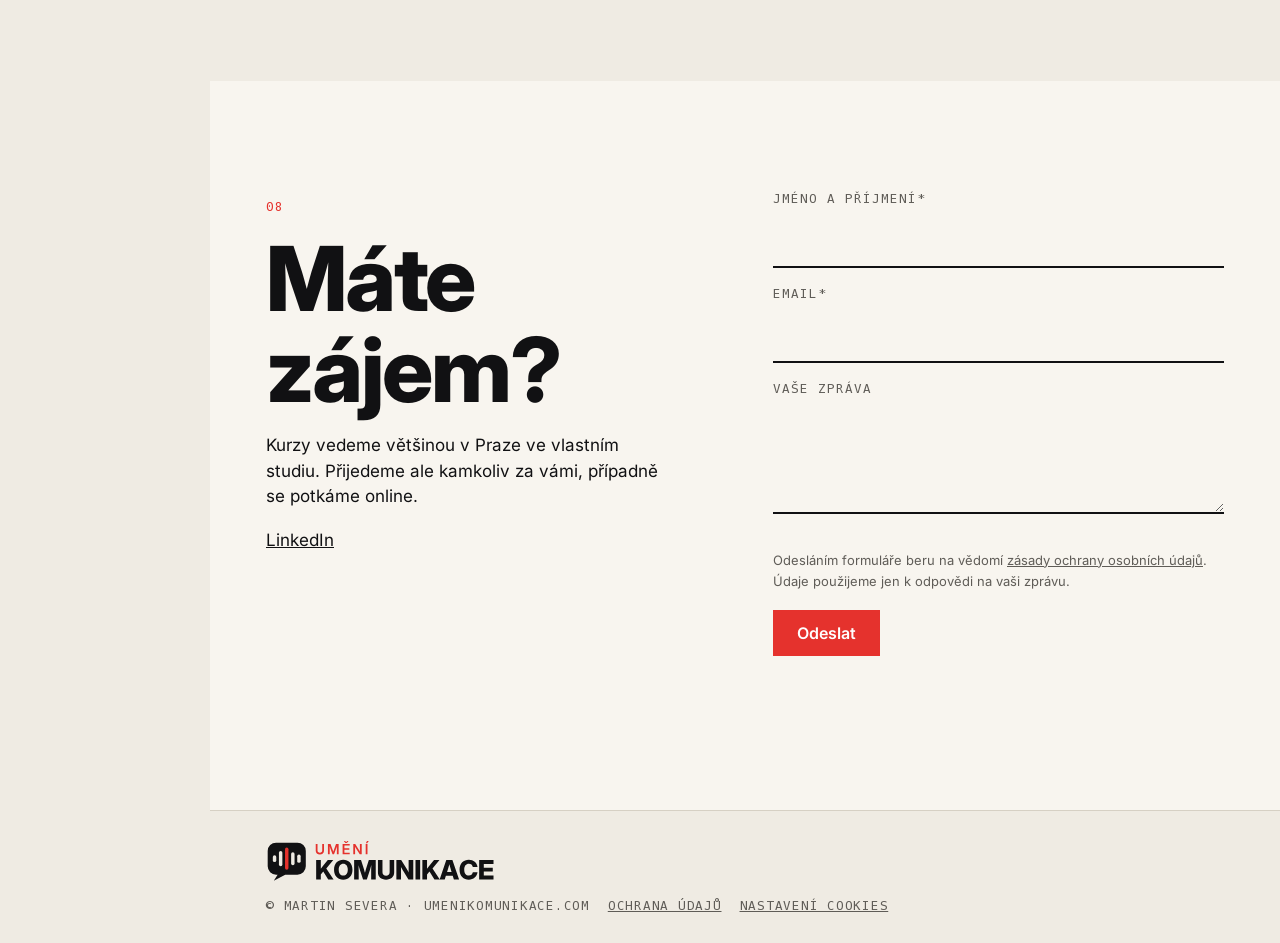
==== commit d138726e: "SEO a GEO: sekce Časté dotazy, místo konání, LinkedIn - nová sekce 07 Časté dotazy (7 otázek) se str" ====
--- a/index.html
+++ b/index.html
@@ -7,7 +7,7 @@
 <meta name="description" content="Kurzy efektivní komunikace pro manažery, obchodníky a zastupitele. Naučíte se důvěryhodně mluvit, prosadit téma v diskusi a čelit nepříjemným otázkám.">
 <meta name="robots" content="index,follow,max-image-preview:large">
 <meta name="author" content="Martin Severa">
-<script type="application/ld+json">{"@context": "https://schema.org", "@graph": [{"@type": "WebSite", "@id": "https://www.umenikomunikace.com/#website", "url": "https://www.umenikomunikace.com/", "name": "Umění komunikace", "inLanguage": "cs", "publisher": {"@id": "https://www.umenikomunikace.com/#person"}, "description": "Kurzy efektivní komunikace, mediální trénink a krizová komunikace pro manažery, obchodníky a zastupitele.", "about": {"@id": "https://www.umenikomunikace.com/#sluzba"}}, {"@type": "Person", "@id": "https://www.umenikomunikace.com/#person", "name": "Martin Severa", "url": "https://www.umenikomunikace.com/", "image": "https://www.umenikomunikace.com/images/martin-severa.webp", "jobTitle": "Lektor efektivní a krizové komunikace", "description": "Absolvent Filozofické fakulty a FTVS UK, dlouhodobě pedagog a dříve moderátor televizních zpravodajských relací. Autor tří knih.", "alumniOf": [{"@type": "CollegeOrUniversity", "name": "Filozofická fakulta Univerzity Karlovy"}, {"@type": "CollegeOrUniversity", "name": "Fakulta tělesné výchovy a sportu Univerzity Karlovy"}], "worksFor": [{"@type": "Organization", "name": "Mezinárodní konzervatoř Praha"}, {"@type": "CollegeOrUniversity", "name": "Newton University"}], "knowsAbout": ["efektivní komunikace", "krizová komunikace", "mediální trénink", "rétorika", "mediální vystupování", "argumentace", "manipulativní techniky v rozhovoru"], "knowsLanguage": "cs"}, {"@type": "ProfessionalService", "@id": "https://www.umenikomunikace.com/#sluzba", "name": "Umění komunikace", "url": "https://www.umenikomunikace.com/", "logo": "https://www.umenikomunikace.com/logo/umeni-komunikace-znacka.svg", "image": "https://www.umenikomunikace.com/og-image.png", "description": "Kurzy a tréninky efektivní, mediální a krizové komunikace. Hromadné workshopy pro firmy a týmy i individuální lekce s natáčením na kameru a zpětnou vazbou.", "founder": {"@id": "https://www.umenikomunikace.com/#person"}, "employee": {"@id": "https://www.umenikomunikace.com/#person"}, "areaServed": {"@type": "Country", "name": "Česko"}, "knowsLanguage": "cs", "serviceType": ["Kurz efektivní komunikace", "Mediální trénink", "Krizová komunikace", "Rétorika"], "hasOfferCatalog": {"@type": "OfferCatalog", "name": "Kurzy komunikace", "itemListElement": [{"@type": "Offer", "itemOffered": {"@id": "https://www.umenikomunikace.com/#hromadne-kurzy"}}, {"@type": "Offer", "itemOffered": {"@id": "https://www.umenikomunikace.com/#individualni-kurzy"}}]}, "potentialAction": {"@type": "CommunicateAction", "target": "https://www.umenikomunikace.com/#kontakt", "name": "Nezávazná poptávka kurzu"}}, {"@type": "Course", "@id": "https://www.umenikomunikace.com/#hromadne-kurzy", "name": "Hromadné kurzy efektivní komunikace", "description": "Přednášky s interaktivitou, kde se každý účastník vyjádří na kameru a dostane jasnou zpětnou vazbu. Délka workshopu 3 až 5 hodin podle počtu účastníků.", "provider": {"@id": "https://www.umenikomunikace.com/#sluzba"}, "inLanguage": "cs", "url": "https://www.umenikomunikace.com/#jak", "instructor": {"@id": "https://www.umenikomunikace.com/#person"}}, {"@type": "Course", "@id": "https://www.umenikomunikace.com/#individualni-kurzy", "name": "Individuální kurzy efektivní komunikace", "description": "Trénink rétorických dovedností, větných konstrukcí a rozpoznávání manipulačních technik a argumentačních faulů. Doporučená délka: 3 lekce po 2 hodinách s týdenním odstupem.", "provider": {"@id": "https://www.umenikomunikace.com/#sluzba"}, "inLanguage": "cs", "url": "https://www.umenikomunikace.com/#jak", "instructor": {"@id": "https://www.umenikomunikace.com/#person"}}, {"@type": "WebApplication", "@id": "https://app.umenikomunikace.com/#app", "name": "Umění komunikace: aplikace pro mediální trénink", "url": "https://app.umenikomunikace.com/", "description": "Bezplatná webová aplikace s cvičeními na nepříjemné a podsouvací otázky, řetěz parafrází, argumentační fauly a techniku DARVO.", "applicationCategory": "EducationalApplication", "operatingSystem": "Web", "inLanguage": "cs", "isAccessibleForFree": true, "offers": {"@type": "Offer", "price": "0", "priceCurrency": "CZK"}, "author": {"@id": "https://www.umenikomunikace.com/#person"}, "publisher": {"@id": "https://www.umenikomunikace.com/#sluzba"}}]}</script>
+<script type="application/ld+json">{"@context": "https://schema.org", "@graph": [{"@type": "WebSite", "@id": "https://www.umenikomunikace.com/#website", "url": "https://www.umenikomunikace.com/", "name": "Umění komunikace", "inLanguage": "cs", "publisher": {"@id": "https://www.umenikomunikace.com/#person"}, "description": "Kurzy efektivní komunikace, mediální trénink a krizová komunikace pro manažery, obchodníky a zastupitele.", "about": {"@id": "https://www.umenikomunikace.com/#sluzba"}}, {"@type": "Person", "@id": "https://www.umenikomunikace.com/#person", "name": "Martin Severa", "url": "https://www.umenikomunikace.com/", "image": "https://www.umenikomunikace.com/images/martin-severa.webp", "jobTitle": "Lektor efektivní a krizové komunikace", "description": "Absolvent Filozofické fakulty a FTVS UK, dlouhodobě pedagog a dříve moderátor televizních zpravodajských relací. Autor tří knih.", "alumniOf": [{"@type": "CollegeOrUniversity", "name": "Filozofická fakulta Univerzity Karlovy"}, {"@type": "CollegeOrUniversity", "name": "Fakulta tělesné výchovy a sportu Univerzity Karlovy"}], "worksFor": [{"@type": "Organization", "name": "Mezinárodní konzervatoř Praha"}, {"@type": "CollegeOrUniversity", "name": "Newton University"}], "knowsAbout": ["efektivní komunikace", "krizová komunikace", "mediální trénink", "rétorika", "mediální vystupování", "argumentace", "manipulativní techniky v rozhovoru"], "knowsLanguage": "cs", "sameAs": ["https://www.linkedin.com/in/martin-severa-043647387/"]}, {"@type": "ProfessionalService", "@id": "https://www.umenikomunikace.com/#sluzba", "name": "Umění komunikace", "url": "https://www.umenikomunikace.com/", "logo": "https://www.umenikomunikace.com/logo/umeni-komunikace-znacka.svg", "image": "https://www.umenikomunikace.com/og-image.png", "description": "Kurzy a tréninky efektivní, mediální a krizové komunikace. Hromadné workshopy pro firmy a týmy i individuální lekce s natáčením na kameru a zpětnou vazbou. Většinou v Praze ve vlastním vybaveném studiu, na místě u klienta kdekoliv nebo online.", "founder": {"@id": "https://www.umenikomunikace.com/#person"}, "employee": {"@id": "https://www.umenikomunikace.com/#person"}, "areaServed": [{"@type": "City", "name": "Praha"}, {"@type": "Country", "name": "Česko"}], "knowsLanguage": "cs", "serviceType": ["Kurz efektivní komunikace", "Mediální trénink", "Krizová komunikace", "Rétorika"], "hasOfferCatalog": {"@type": "OfferCatalog", "name": "Kurzy komunikace", "itemListElement": [{"@type": "Offer", "itemOffered": {"@id": "https://www.umenikomunikace.com/#hromadne-kurzy"}}, {"@type": "Offer", "itemOffered": {"@id": "https://www.umenikomunikace.com/#individualni-kurzy"}}]}, "potentialAction": {"@type": "CommunicateAction", "target": "https://www.umenikomunikace.com/#kontakt", "name": "Nezávazná poptávka kurzu"}, "address": {"@type": "PostalAddress", "addressLocality": "Praha", "addressCountry": "CZ"}}, {"@type": "Course", "@id": "https://www.umenikomunikace.com/#hromadne-kurzy", "name": "Hromadné kurzy efektivní komunikace", "description": "Přednášky s interaktivitou, kde se každý účastník vyjádří na kameru a dostane jasnou zpětnou vazbu. Délka workshopu 3 až 5 hodin podle počtu účastníků.", "provider": {"@id": "https://www.umenikomunikace.com/#sluzba"}, "inLanguage": "cs", "url": "https://www.umenikomunikace.com/#jak", "instructor": {"@id": "https://www.umenikomunikace.com/#person"}, "hasCourseInstance": {"@type": "CourseInstance", "courseMode": ["Onsite", "Online"], "location": {"@type": "Place", "name": "Studio Umění komunikace", "address": {"@type": "PostalAddress", "addressLocality": "Praha", "addressCountry": "CZ"}}, "instructor": {"@id": "https://www.umenikomunikace.com/#person"}}}, {"@type": "Course", "@id": "https://www.umenikomunikace.com/#individualni-kurzy", "name": "Individuální kurzy efektivní komunikace", "description": "Trénink rétorických dovedností, větných konstrukcí a rozpoznávání manipulačních technik a argumentačních faulů. Doporučená délka: 3 lekce po 2 hodinách s týdenním odstupem.", "provider": {"@id": "https://www.umenikomunikace.com/#sluzba"}, "inLanguage": "cs", "url": "https://www.umenikomunikace.com/#jak", "instructor": {"@id": "https://www.umenikomunikace.com/#person"}, "hasCourseInstance": {"@type": "CourseInstance", "courseMode": ["Onsite", "Online"], "location": {"@type": "Place", "name": "Studio Umění komunikace", "address": {"@type": "PostalAddress", "addressLocality": "Praha", "addressCountry": "CZ"}}, "instructor": {"@id": "https://www.umenikomunikace.com/#person"}}}, {"@type": "WebApplication", "@id": "https://app.umenikomunikace.com/#app", "name": "Umění komunikace: aplikace pro mediální trénink", "url": "https://app.umenikomunikace.com/", "description": "Bezplatná webová aplikace s cvičeními na nepříjemné a podsouvací otázky, řetěz parafrází, argumentační fauly a techniku DARVO.", "applicationCategory": "EducationalApplication", "operatingSystem": "Web", "inLanguage": "cs", "isAccessibleForFree": true, "offers": {"@type": "Offer", "price": "0", "priceCurrency": "CZK"}, "author": {"@id": "https://www.umenikomunikace.com/#person"}, "publisher": {"@id": "https://www.umenikomunikace.com/#sluzba"}}, {"@type": "FAQPage", "@id": "https://www.umenikomunikace.com/#dotazy", "mainEntity": [{"@type": "Question", "name": "Kde kurzy probíhají?", "acceptedAnswer": {"@type": "Answer", "text": "Většinou v Praze, kde máme kompletně vybavené studio s kamerou a světly. Za vámi nebo vaším týmem přijedeme kamkoliv, kurz je možné vést i online."}}, {"@type": "Question", "name": "Pro koho je kurz efektivní komunikace určený?", "acceptedAnswer": {"@type": "Answer", "text": "Pro manažery, obchodní zástupce a zastupitele, ale i pro kohokoliv, kdo chce mluvit srozumitelně, přesvědčivě a bez slovního plevelu. Lekce jsou určeny především pro ty, kdo vystupují na jednáních, prezentacích nebo v médiích."}}, {"@type": "Question", "name": "Co je mediální trénink?", "acceptedAnswer": {"@type": "Answer", "text": "Příprava na vystupování v médiích: rozhovory, debaty a panelové diskuse. Trénujete odpovědi na kameru, včetně nepříjemných a podsouvacích otázek, jaké kladou moderátoři. Ze záznamu pak dostanete konkrétní zpětnou vazbu k obsahu i formě projevu. Lektor dříve moderoval televizní zpravodajství."}}, {"@type": "Question", "name": "Jak dlouho kurz trvá?", "acceptedAnswer": {"@type": "Answer", "text": "Hromadný workshop trvá 3 až 5 hodin podle počtu účastníků. Individuální kurz doporučujeme jako 3 lekce po 2 hodinách s týdenním odstupem."}}, {"@type": "Question", "name": "Pomůžete mi rychle před rozhovorem nebo panelovou diskusí?", "acceptedAnswer": {"@type": "Answer", "text": "Ano. I s předstihem několika dní projdeme základní principy, natočíme cvičné odpovědi a dostanete jasný návod, čeho se držet a čemu se vyhnout."}}, {"@type": "Question", "name": "Kolik kurz stojí?", "acceptedAnswer": {"@type": "Answer", "text": "Cena závisí na formě kurzu, jeho délce a počtu účastníků. Pošlete nezávaznou poptávku přes formulář a připravíme vám nabídku na míru."}}, {"@type": "Question", "name": "Dá se trénink vyzkoušet zdarma?", "acceptedAnswer": {"@type": "Answer", "text": "Ano. V bezplatné aplikaci na adrese app.umenikomunikace.com si můžete vyzkoušet cvičení na podsouvací otázky, řetěz parafrází, argumentační fauly nebo techniku DARVO."}}]}]}</script>
 <link rel="canonical" href="https://www.umenikomunikace.com/">
 <meta name="theme-color" content="#111113">
 <link rel="preload" href="fonts/interdisplay-800.woff" as="font" type="font/woff" crossorigin>
@@ -85,6 +85,17 @@
 .panel .rp{display:flex;flex-direction:column;justify-content:space-between;flex:1}
 .panel p{font:600 clamp(24px,3vw,38px)/1.2 var(--hf);margin:30px 0 0;letter-spacing:-.02em}
 /* learn */
+.faq{max-width:900px}
+.fq{border-top:1px solid var(--line)}
+.fq:last-child{border-bottom:1px solid var(--line)}
+.fq summary{cursor:pointer;list-style:none;padding:22px 40px 22px 0;position:relative;font:600 clamp(18px,2vw,24px)/1.3 var(--hf)}
+.fq summary::-webkit-details-marker{display:none}
+.fq summary::after{content:"+";position:absolute;right:4px;top:18px;font:500 26px var(--mono);color:var(--red)}
+.fq[open] summary::after{content:"−"}
+.fq p{margin:0 0 24px;max-width:70ch;font-size:17px;line-height:1.6}
+.fq a{color:inherit}
+.cinfo{margin:18px 0 0;max-width:36ch;line-height:1.5}
+.cinfo a{color:inherit}
 .learn{display:grid;grid-template-columns:1fr 1.1fr;gap:56px}
 .learn ol{list-style:none;margin:0;padding:0;counter-reset:n}
 .learn li{counter-increment:n;padding:18px 0;border-top:1px solid var(--line);font:600 clamp(19px,2.1vw,26px)/1.25 var(--hf);display:flex;gap:18px}
@@ -337,8 +348,13 @@
 <section style="padding-top:70px;padding-bottom:70px"><div class="strip" id="strip"><button type="button" data-i="0" aria-label="Zvětšit fotografii 1"><img src="images/foto-01.webp" alt="Rozhovor u stolu, na obrazovce v pozadí je záběr z kamery" width="1100" height="730" loading="lazy"></button><button type="button" data-i="1" aria-label="Zvětšit fotografii 2"><img src="images/foto-02.webp" alt="Lektor s účastnicí ve zvukovém studiu při nácviku mluveného projevu" width="1600" height="1200" loading="lazy"></button><button type="button" data-i="2" aria-label="Zvětšit fotografii 3"><img src="images/foto-03.webp" alt="Účastnice kurzu s lektorem při natáčení, mezi nimi mikrofon a obrazovka" width="1200" height="1600" loading="lazy"></button><button type="button" data-i="3" aria-label="Zvětšit fotografii 4"><img src="images/foto-04.webp" alt="Natáčení účastníka kurzu na kameru, lektor vedle sleduje obraz" width="1600" height="1200" loading="lazy"></button><button type="button" data-i="4" aria-label="Zvětšit fotografii 5"><img src="images/foto-05.webp" alt="Lektor se dvěma účastníky v nahrávacím studiu" width="1600" height="1200" loading="lazy"></button><button type="button" data-i="5" aria-label="Zvětšit fotografii 6"><img src="images/foto-06.webp" alt="Lektor s účastníky u kamery a osvětlení" width="1600" height="1200" loading="lazy"></button><button type="button" data-i="6" aria-label="Zvětšit fotografii 7"><img src="images/foto-07.webp" alt="Lektor se studenty po přednášce" width="1600" height="1200" loading="lazy"></button><button type="button" data-i="7" aria-label="Zvětšit fotografii 8"><img src="images/foto-08.webp" alt="Rozhovor v televizním studiu, účastnice drží text" width="1000" height="750" loading="lazy"></button><button type="button" data-i="8" aria-label="Zvětšit fotografii 9"><img src="images/foto-09.webp" alt="Cvičný rozhovor ve studiu s knihovnou a kamerou" width="1600" height="1200" loading="lazy"></button></div></section>
 <dialog id="lb" aria-label="Zvětšená fotografie"><button class="x" type="button" aria-label="Zavřít">×</button><button class="pv" type="button" aria-label="Předchozí">←</button><img alt=""><button class="nx" type="button" aria-label="Další">→</button></dialog>
 
+<section id="dotazy" data-t="Časté dotazy">
+<div class="sh"><span class="mono">07</span><h2>Časté dotazy</h2></div>
+<div class="faq"><details class="fq"><summary>Kde kurzy probíhají?</summary><p>Většinou v Praze, kde máme kompletně vybavené studio s kamerou a světly. Za vámi nebo vaším týmem přijedeme kamkoliv, kurz je možné vést i online.</p></details><details class="fq"><summary>Pro koho je kurz efektivní komunikace určený?</summary><p>Pro manažery, obchodní zástupce a zastupitele, ale i pro kohokoliv, kdo chce mluvit srozumitelně, přesvědčivě a bez slovního plevelu. Lekce jsou určeny především pro ty, kdo vystupují na jednáních, prezentacích nebo v médiích.</p></details><details class="fq"><summary>Co je mediální trénink?</summary><p>Příprava na vystupování v médiích: rozhovory, debaty a panelové diskuse. Trénujete odpovědi na kameru, včetně nepříjemných a podsouvacích otázek, jaké kladou moderátoři. Ze záznamu pak dostanete konkrétní zpětnou vazbu k obsahu i formě projevu. Lektor dříve moderoval televizní zpravodajství.</p></details><details class="fq"><summary>Jak dlouho kurz trvá?</summary><p>Hromadný workshop trvá 3 až 5 hodin podle počtu účastníků. Individuální kurz doporučujeme jako 3 lekce po 2 hodinách s týdenním odstupem.</p></details><details class="fq"><summary>Pomůžete mi rychle před rozhovorem nebo panelovou diskusí?</summary><p>Ano. I s předstihem několika dní projdeme základní principy, natočíme cvičné odpovědi a dostanete jasný návod, čeho se držet a čemu se vyhnout.</p></details><details class="fq"><summary>Kolik kurz stojí?</summary><p>Cena závisí na formě kurzu, jeho délce a počtu účastníků. Pošlete nezávaznou poptávku přes formulář a připravíme vám nabídku na míru.</p></details><details class="fq"><summary>Dá se trénink vyzkoušet zdarma?</summary><p>Ano. V bezplatné aplikaci na adrese <a href="https://app.umenikomunikace.com/" target="_blank" rel="noopener">app.umenikomunikace.com</a> si můžete vyzkoušet cvičení na podsouvací otázky, řetěz parafrází, argumentační fauly nebo techniku DARVO.</p></details></div>
+</section>
+
 <section id="kontakt" data-t="Kontakt" style="background:var(--card)"><div class="contact">
-<div><span class="mono" style="color:var(--red)">07</span><h2 style="margin-top:14px">Máte zájem?</h2></div>
+<div><span class="mono" style="color:var(--red)">08</span><h2 style="margin-top:14px">Máte zájem?</h2><p class="cinfo">Kurzy vedeme většinou v Praze ve vlastním studiu. Přijedeme ale kamkoliv za vámi, případně se potkáme online.</p><p class="cinfo"><a href="https://www.linkedin.com/in/martin-severa-043647387/" target="_blank" rel="noopener">LinkedIn</a></p></div>
 <form id="cf" action="/api/contact" method="post" novalidate>
 <label>Jméno a příjmení*<input type="text" name="name" autocomplete="name" required maxlength="120"></label>
 <label>Email*<input type="email" name="email" autocomplete="email" required maxlength="160"></label>
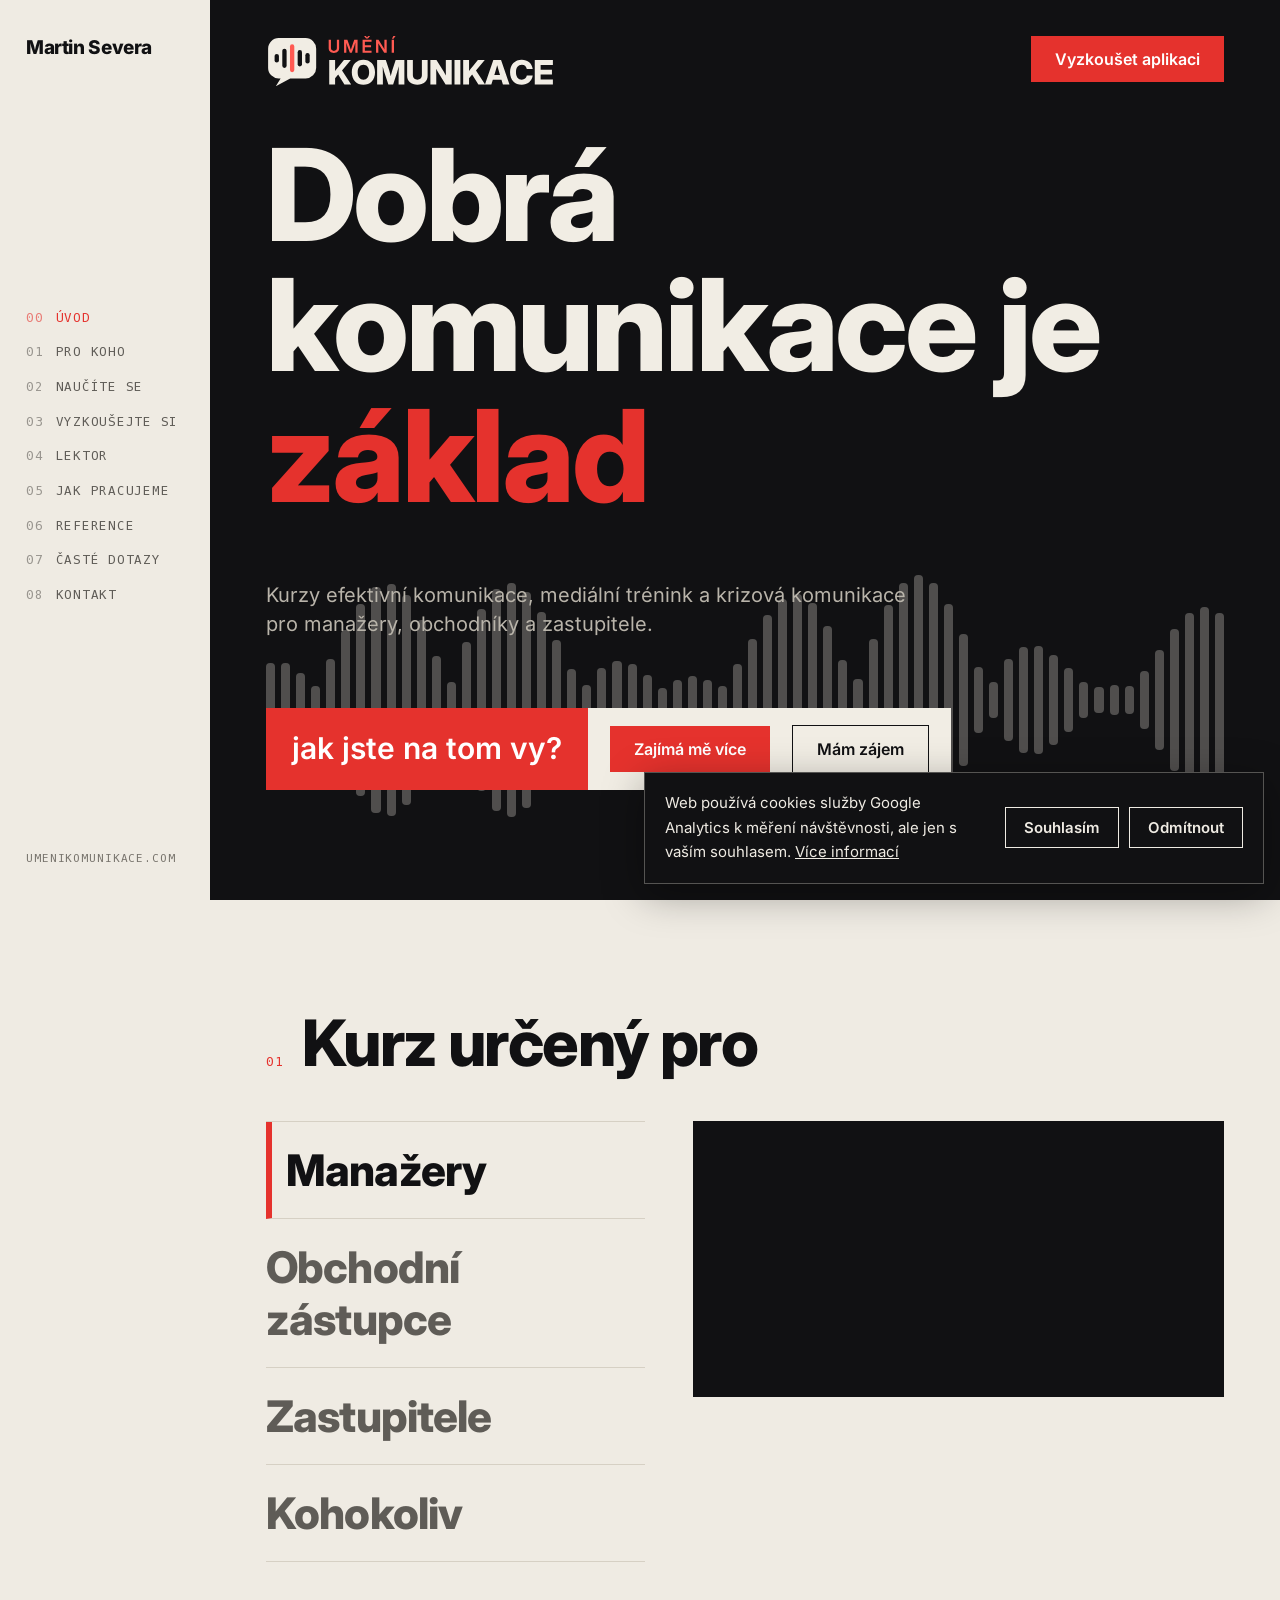
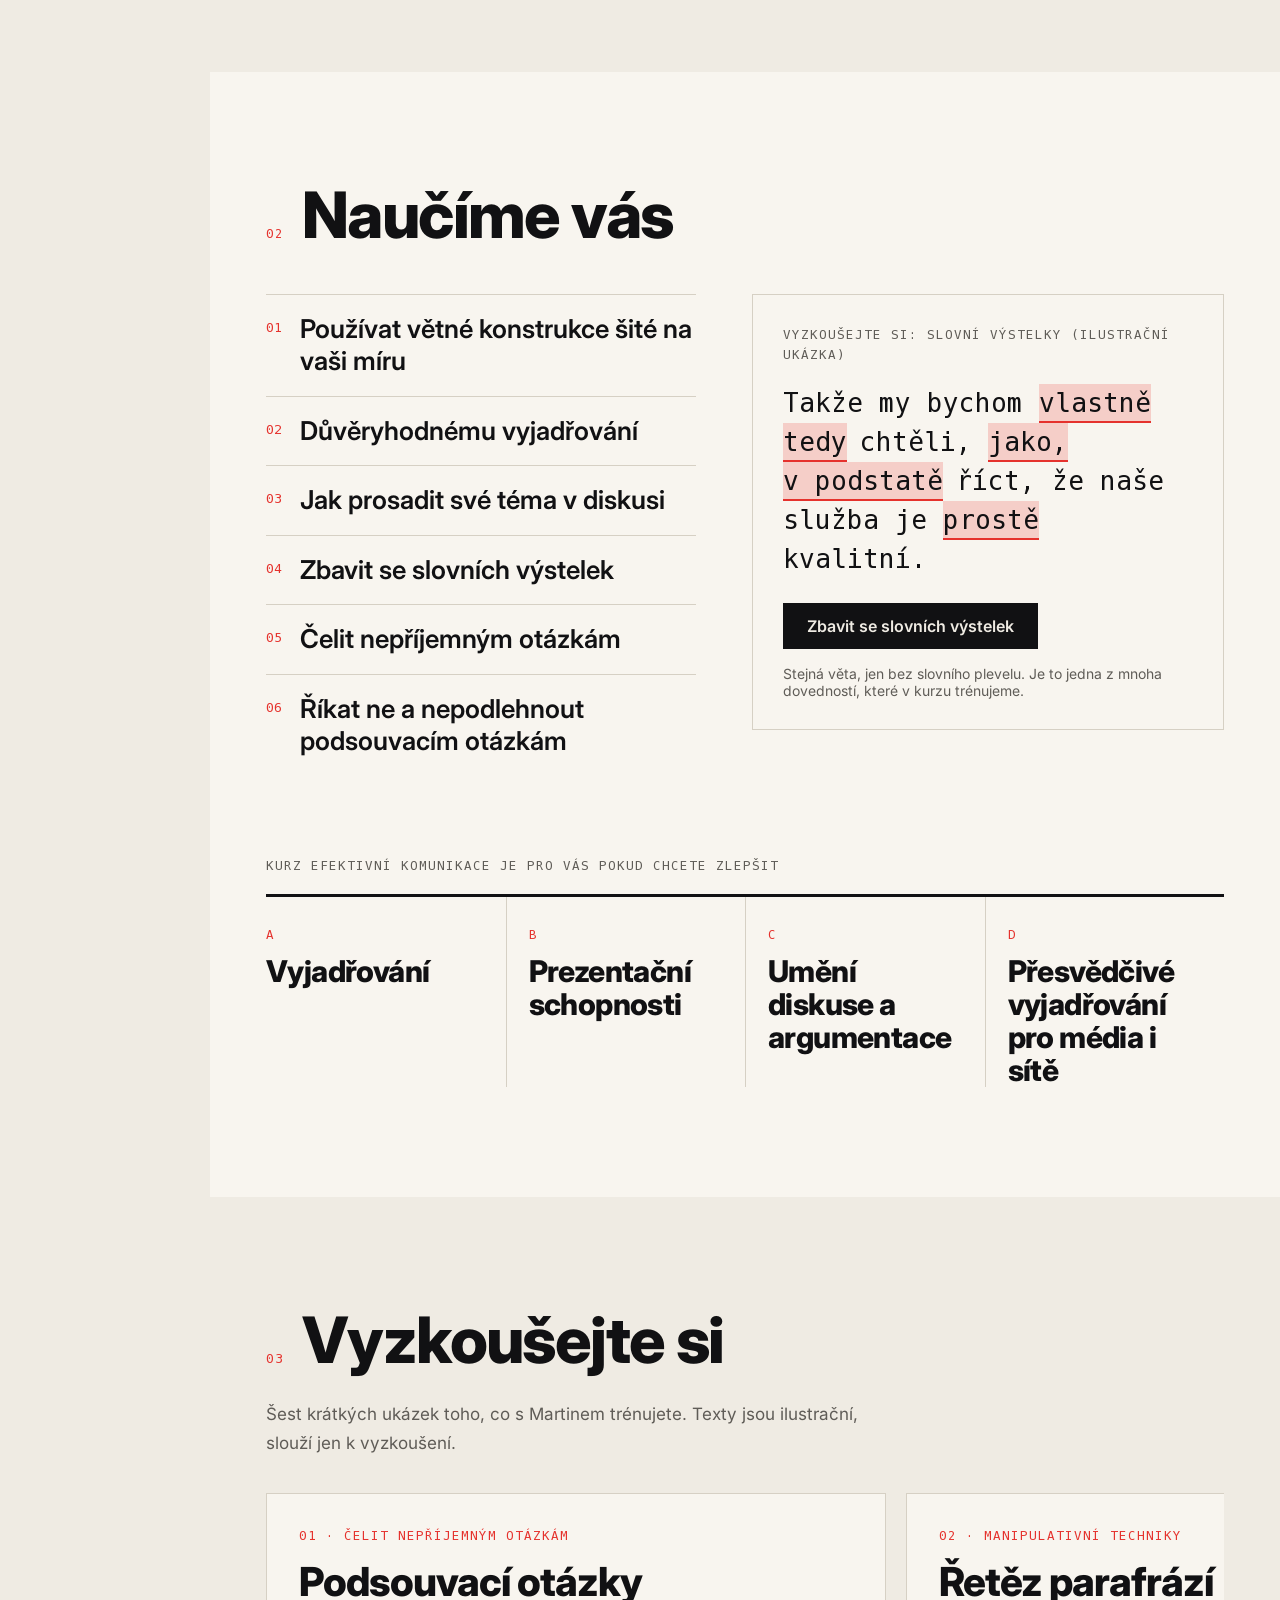
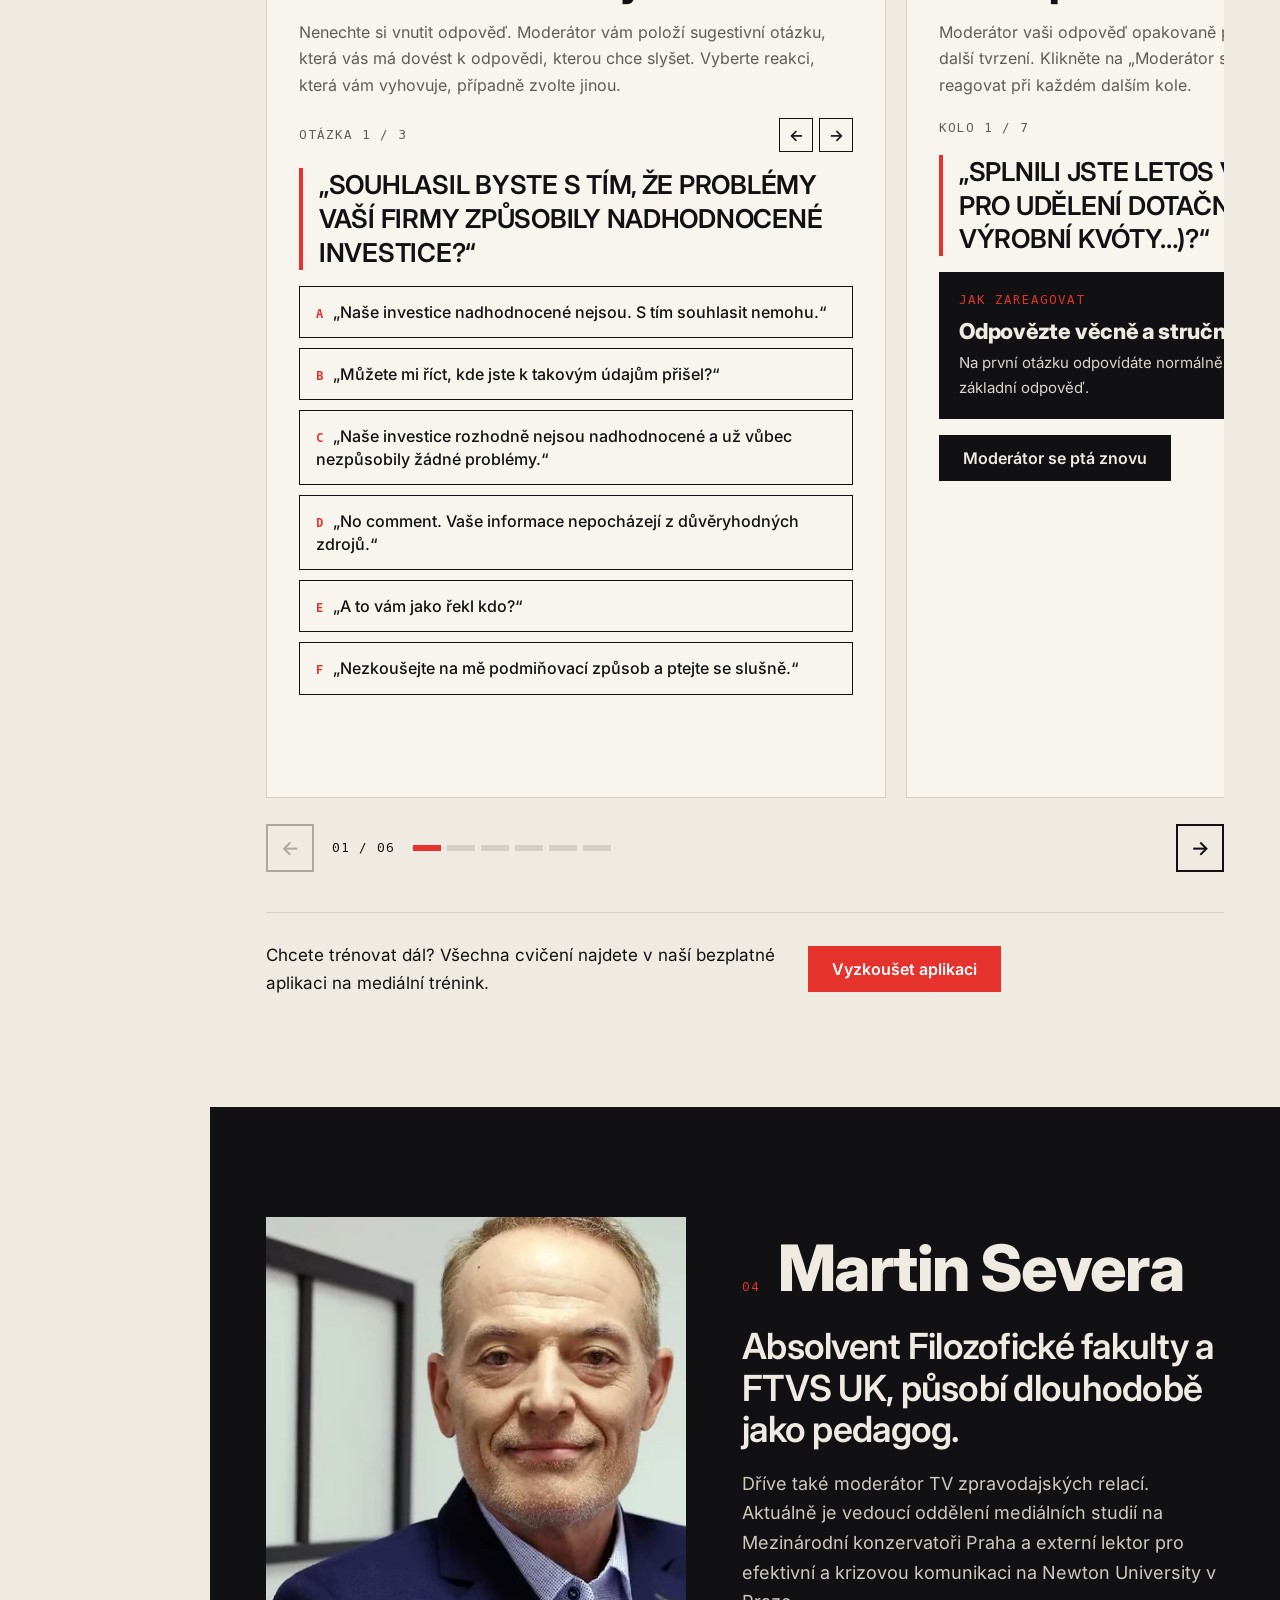
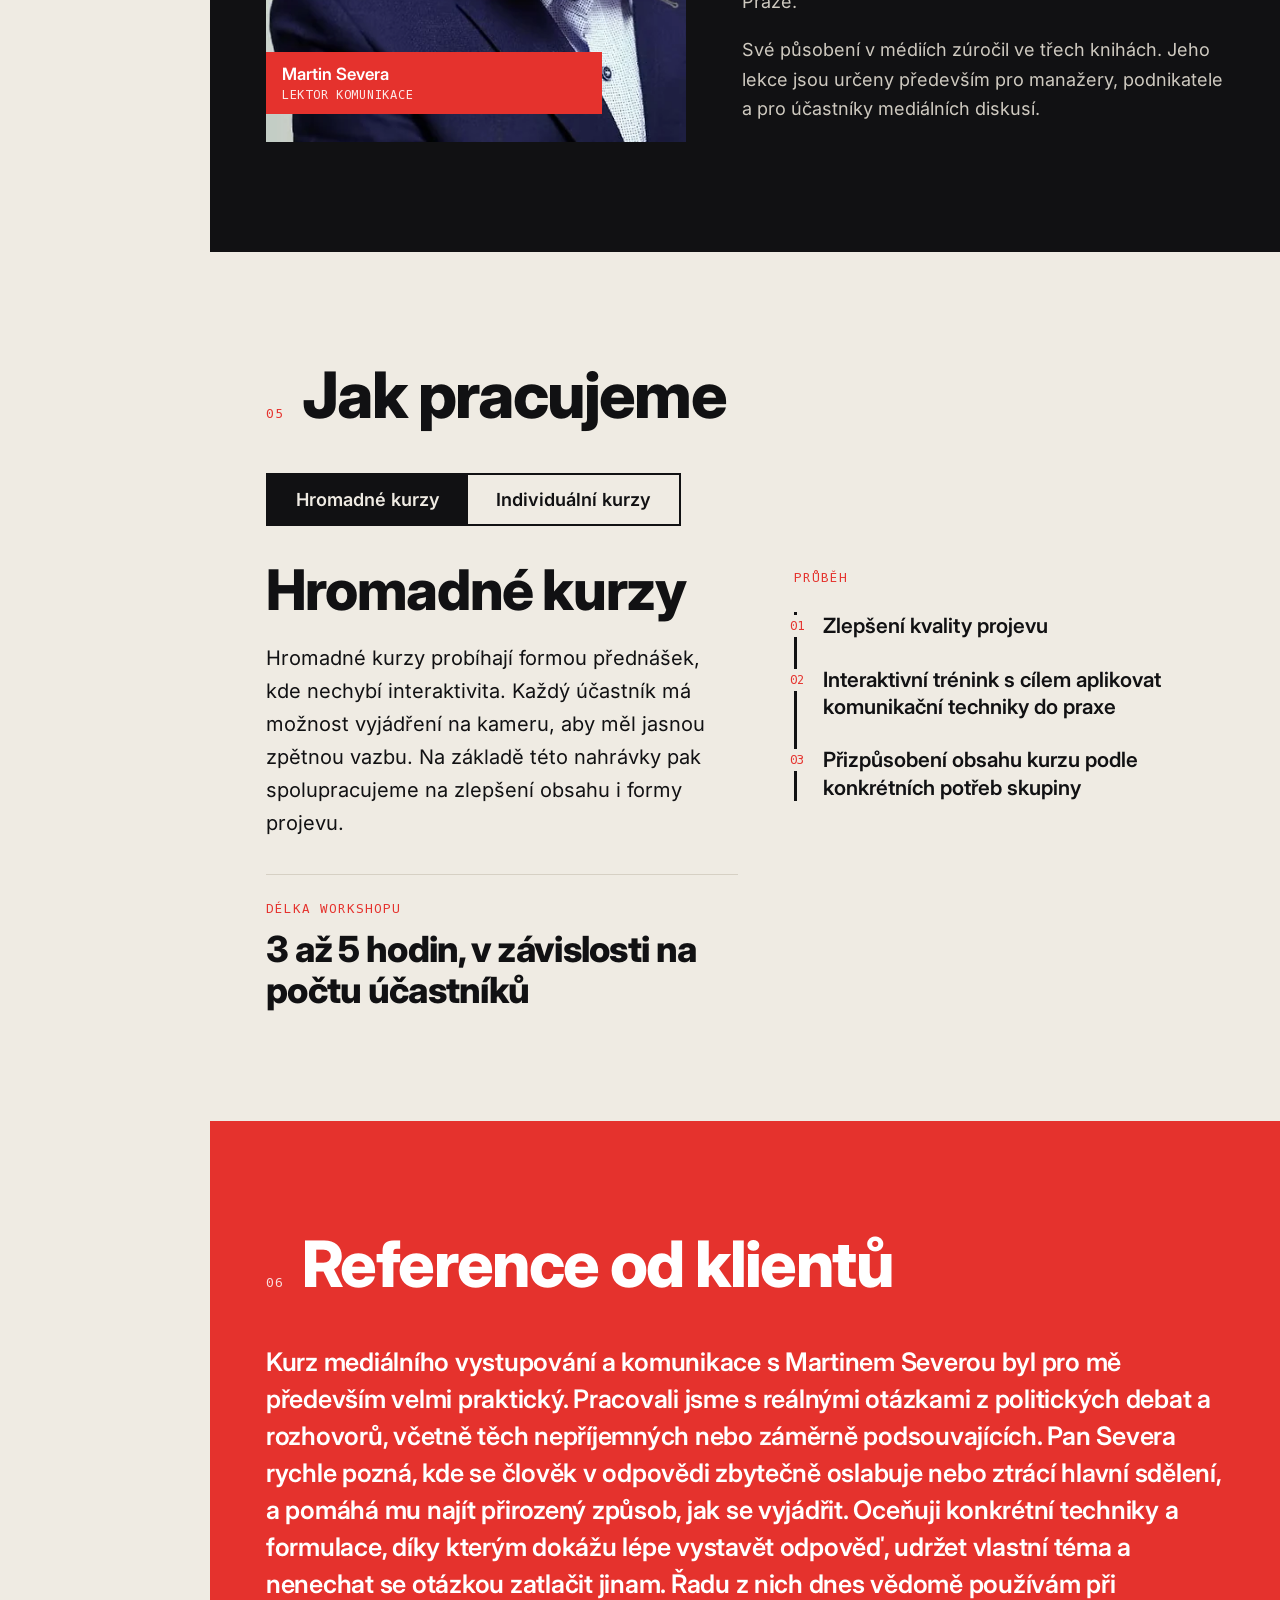
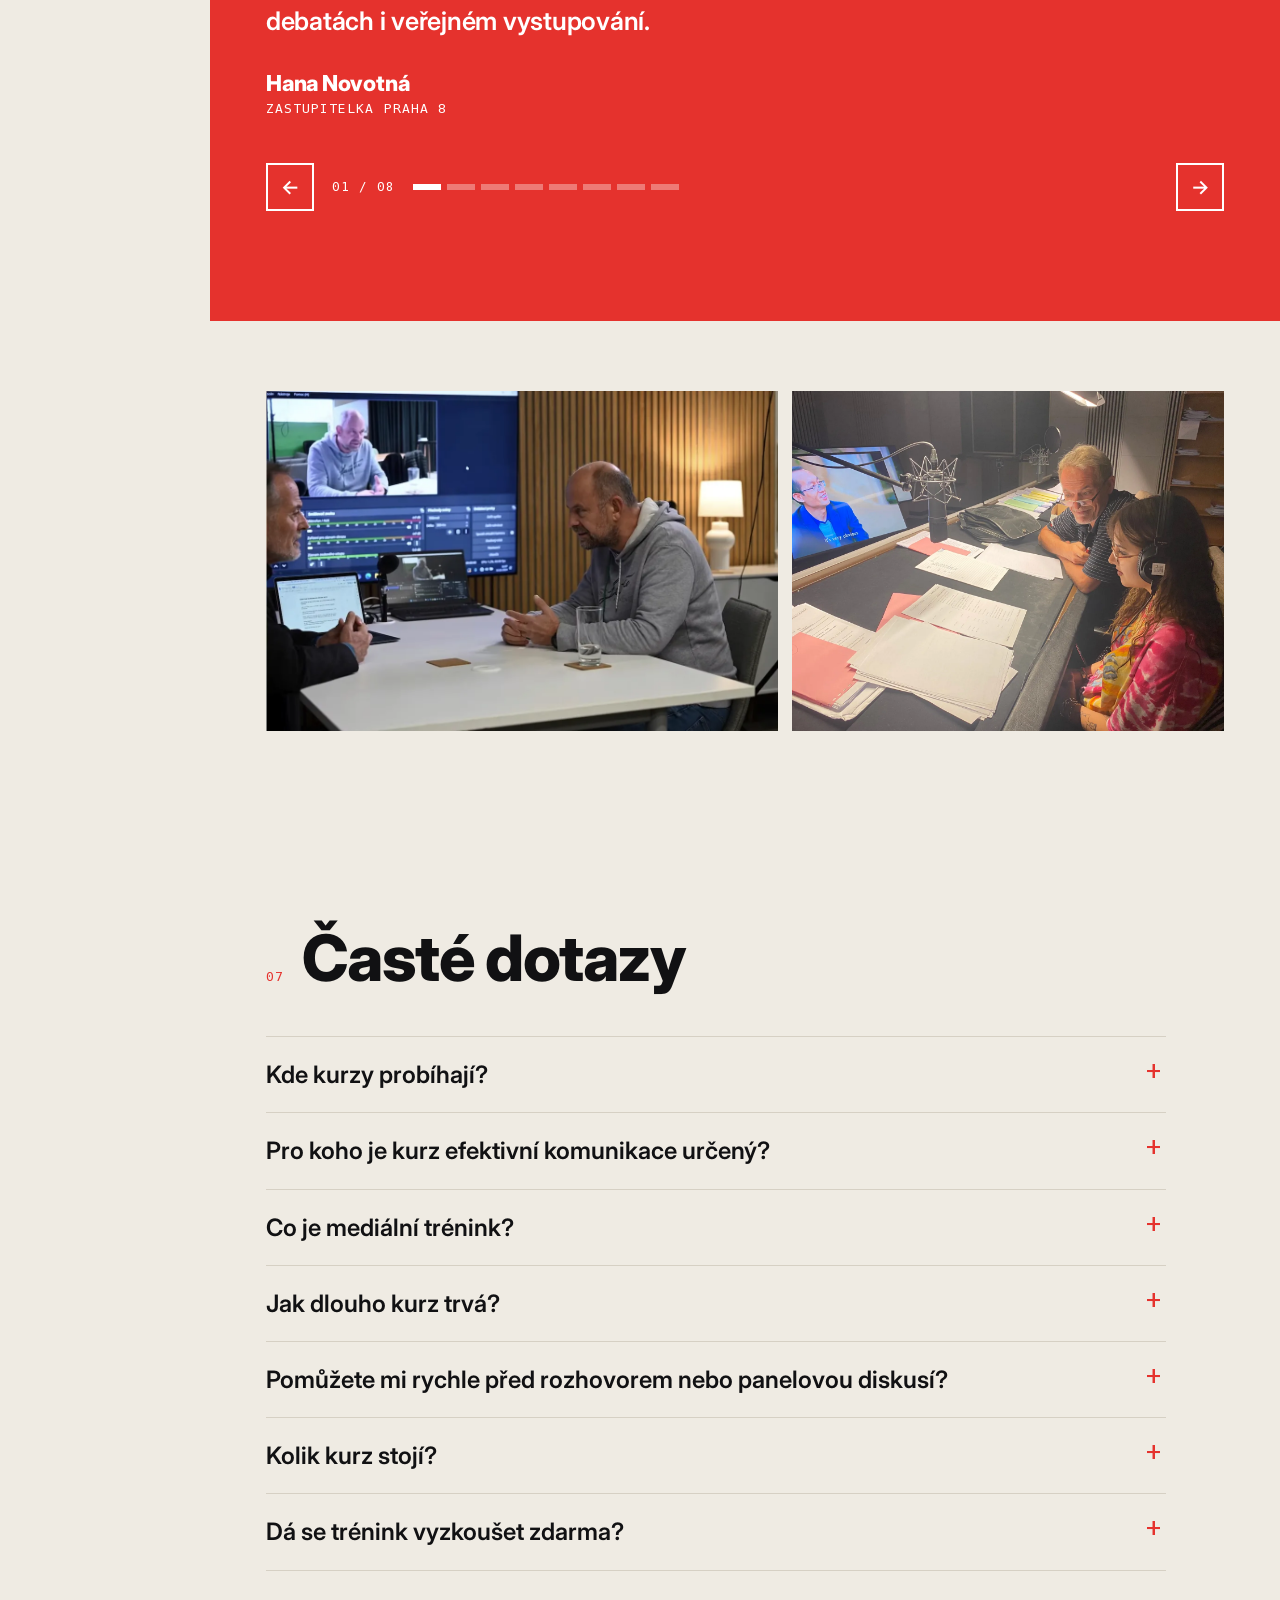
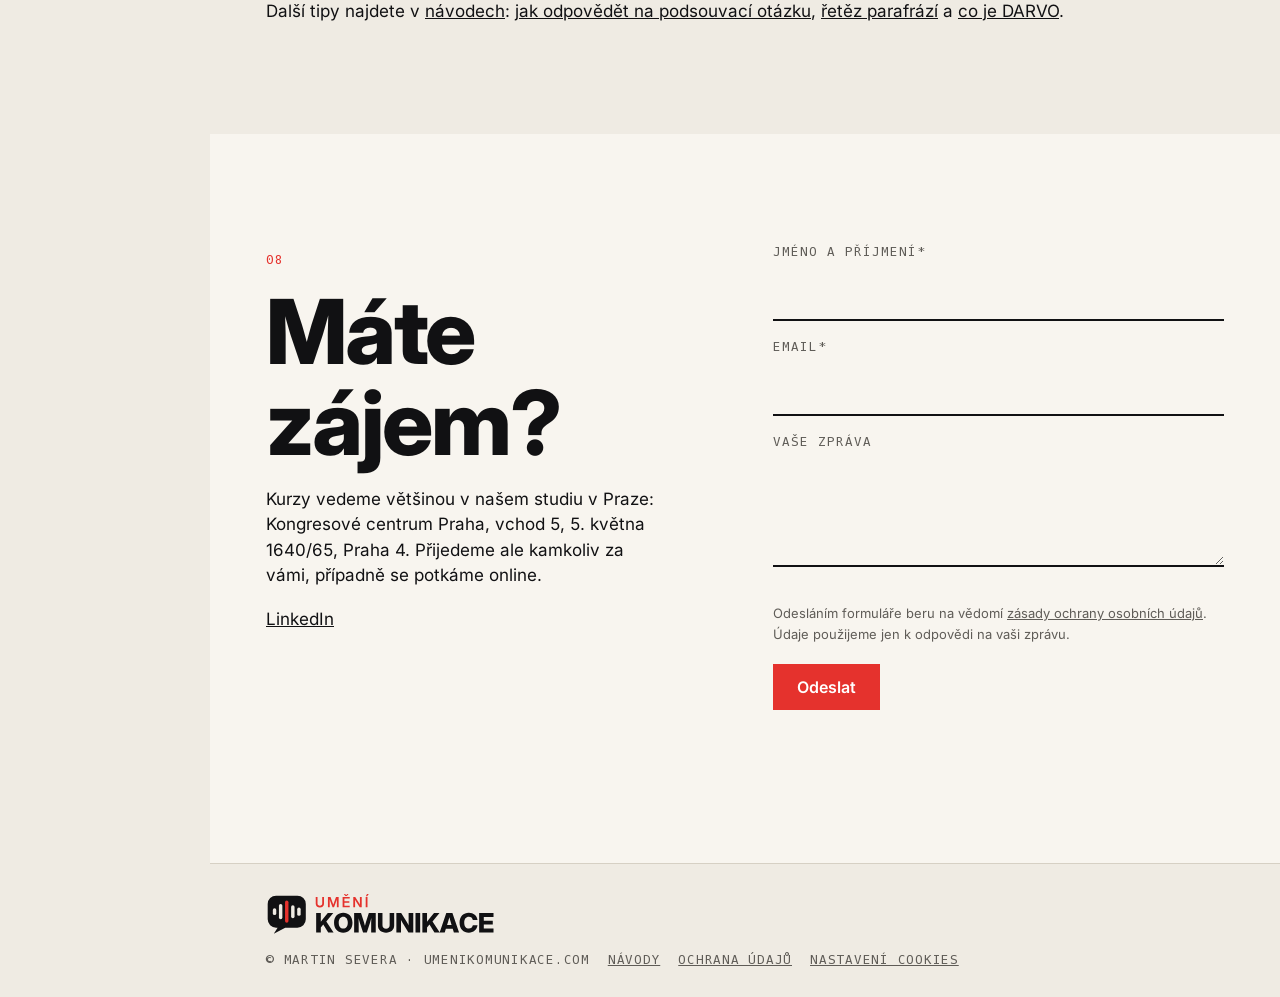
==== commit 40890f68: "Návody na webu a adresa studia - tři návody: podsouvací otázky, řetěz parafrází, DARVO, a rozcestník" ====
--- a/index.html
+++ b/index.html
@@ -7,7 +7,7 @@
 <meta name="description" content="Kurzy efektivní komunikace pro manažery, obchodníky a zastupitele. Naučíte se důvěryhodně mluvit, prosadit téma v diskusi a čelit nepříjemným otázkám.">
 <meta name="robots" content="index,follow,max-image-preview:large">
 <meta name="author" content="Martin Severa">
-<script type="application/ld+json">{"@context": "https://schema.org", "@graph": [{"@type": "WebSite", "@id": "https://www.umenikomunikace.com/#website", "url": "https://www.umenikomunikace.com/", "name": "Umění komunikace", "inLanguage": "cs", "publisher": {"@id": "https://www.umenikomunikace.com/#person"}, "description": "Kurzy efektivní komunikace, mediální trénink a krizová komunikace pro manažery, obchodníky a zastupitele.", "about": {"@id": "https://www.umenikomunikace.com/#sluzba"}}, {"@type": "Person", "@id": "https://www.umenikomunikace.com/#person", "name": "Martin Severa", "url": "https://www.umenikomunikace.com/", "image": "https://www.umenikomunikace.com/images/martin-severa.webp", "jobTitle": "Lektor efektivní a krizové komunikace", "description": "Absolvent Filozofické fakulty a FTVS UK, dlouhodobě pedagog a dříve moderátor televizních zpravodajských relací. Autor tří knih.", "alumniOf": [{"@type": "CollegeOrUniversity", "name": "Filozofická fakulta Univerzity Karlovy"}, {"@type": "CollegeOrUniversity", "name": "Fakulta tělesné výchovy a sportu Univerzity Karlovy"}], "worksFor": [{"@type": "Organization", "name": "Mezinárodní konzervatoř Praha"}, {"@type": "CollegeOrUniversity", "name": "Newton University"}], "knowsAbout": ["efektivní komunikace", "krizová komunikace", "mediální trénink", "rétorika", "mediální vystupování", "argumentace", "manipulativní techniky v rozhovoru"], "knowsLanguage": "cs", "sameAs": ["https://www.linkedin.com/in/martin-severa-043647387/"]}, {"@type": "ProfessionalService", "@id": "https://www.umenikomunikace.com/#sluzba", "name": "Umění komunikace", "url": "https://www.umenikomunikace.com/", "logo": "https://www.umenikomunikace.com/logo/umeni-komunikace-znacka.svg", "image": "https://www.umenikomunikace.com/og-image.png", "description": "Kurzy a tréninky efektivní, mediální a krizové komunikace. Hromadné workshopy pro firmy a týmy i individuální lekce s natáčením na kameru a zpětnou vazbou. Většinou v Praze ve vlastním vybaveném studiu, na místě u klienta kdekoliv nebo online.", "founder": {"@id": "https://www.umenikomunikace.com/#person"}, "employee": {"@id": "https://www.umenikomunikace.com/#person"}, "areaServed": [{"@type": "City", "name": "Praha"}, {"@type": "Country", "name": "Česko"}], "knowsLanguage": "cs", "serviceType": ["Kurz efektivní komunikace", "Mediální trénink", "Krizová komunikace", "Rétorika"], "hasOfferCatalog": {"@type": "OfferCatalog", "name": "Kurzy komunikace", "itemListElement": [{"@type": "Offer", "itemOffered": {"@id": "https://www.umenikomunikace.com/#hromadne-kurzy"}}, {"@type": "Offer", "itemOffered": {"@id": "https://www.umenikomunikace.com/#individualni-kurzy"}}]}, "potentialAction": {"@type": "CommunicateAction", "target": "https://www.umenikomunikace.com/#kontakt", "name": "Nezávazná poptávka kurzu"}, "address": {"@type": "PostalAddress", "addressLocality": "Praha", "addressCountry": "CZ"}}, {"@type": "Course", "@id": "https://www.umenikomunikace.com/#hromadne-kurzy", "name": "Hromadné kurzy efektivní komunikace", "description": "Přednášky s interaktivitou, kde se každý účastník vyjádří na kameru a dostane jasnou zpětnou vazbu. Délka workshopu 3 až 5 hodin podle počtu účastníků.", "provider": {"@id": "https://www.umenikomunikace.com/#sluzba"}, "inLanguage": "cs", "url": "https://www.umenikomunikace.com/#jak", "instructor": {"@id": "https://www.umenikomunikace.com/#person"}, "hasCourseInstance": {"@type": "CourseInstance", "courseMode": ["Onsite", "Online"], "location": {"@type": "Place", "name": "Studio Umění komunikace", "address": {"@type": "PostalAddress", "addressLocality": "Praha", "addressCountry": "CZ"}}, "instructor": {"@id": "https://www.umenikomunikace.com/#person"}}}, {"@type": "Course", "@id": "https://www.umenikomunikace.com/#individualni-kurzy", "name": "Individuální kurzy efektivní komunikace", "description": "Trénink rétorických dovedností, větných konstrukcí a rozpoznávání manipulačních technik a argumentačních faulů. Doporučená délka: 3 lekce po 2 hodinách s týdenním odstupem.", "provider": {"@id": "https://www.umenikomunikace.com/#sluzba"}, "inLanguage": "cs", "url": "https://www.umenikomunikace.com/#jak", "instructor": {"@id": "https://www.umenikomunikace.com/#person"}, "hasCourseInstance": {"@type": "CourseInstance", "courseMode": ["Onsite", "Online"], "location": {"@type": "Place", "name": "Studio Umění komunikace", "address": {"@type": "PostalAddress", "addressLocality": "Praha", "addressCountry": "CZ"}}, "instructor": {"@id": "https://www.umenikomunikace.com/#person"}}}, {"@type": "WebApplication", "@id": "https://app.umenikomunikace.com/#app", "name": "Umění komunikace: aplikace pro mediální trénink", "url": "https://app.umenikomunikace.com/", "description": "Bezplatná webová aplikace s cvičeními na nepříjemné a podsouvací otázky, řetěz parafrází, argumentační fauly a techniku DARVO.", "applicationCategory": "EducationalApplication", "operatingSystem": "Web", "inLanguage": "cs", "isAccessibleForFree": true, "offers": {"@type": "Offer", "price": "0", "priceCurrency": "CZK"}, "author": {"@id": "https://www.umenikomunikace.com/#person"}, "publisher": {"@id": "https://www.umenikomunikace.com/#sluzba"}}, {"@type": "FAQPage", "@id": "https://www.umenikomunikace.com/#dotazy", "mainEntity": [{"@type": "Question", "name": "Kde kurzy probíhají?", "acceptedAnswer": {"@type": "Answer", "text": "Většinou v Praze, kde máme kompletně vybavené studio s kamerou a světly. Za vámi nebo vaším týmem přijedeme kamkoliv, kurz je možné vést i online."}}, {"@type": "Question", "name": "Pro koho je kurz efektivní komunikace určený?", "acceptedAnswer": {"@type": "Answer", "text": "Pro manažery, obchodní zástupce a zastupitele, ale i pro kohokoliv, kdo chce mluvit srozumitelně, přesvědčivě a bez slovního plevelu. Lekce jsou určeny především pro ty, kdo vystupují na jednáních, prezentacích nebo v médiích."}}, {"@type": "Question", "name": "Co je mediální trénink?", "acceptedAnswer": {"@type": "Answer", "text": "Příprava na vystupování v médiích: rozhovory, debaty a panelové diskuse. Trénujete odpovědi na kameru, včetně nepříjemných a podsouvacích otázek, jaké kladou moderátoři. Ze záznamu pak dostanete konkrétní zpětnou vazbu k obsahu i formě projevu. Lektor dříve moderoval televizní zpravodajství."}}, {"@type": "Question", "name": "Jak dlouho kurz trvá?", "acceptedAnswer": {"@type": "Answer", "text": "Hromadný workshop trvá 3 až 5 hodin podle počtu účastníků. Individuální kurz doporučujeme jako 3 lekce po 2 hodinách s týdenním odstupem."}}, {"@type": "Question", "name": "Pomůžete mi rychle před rozhovorem nebo panelovou diskusí?", "acceptedAnswer": {"@type": "Answer", "text": "Ano. I s předstihem několika dní projdeme základní principy, natočíme cvičné odpovědi a dostanete jasný návod, čeho se držet a čemu se vyhnout."}}, {"@type": "Question", "name": "Kolik kurz stojí?", "acceptedAnswer": {"@type": "Answer", "text": "Cena závisí na formě kurzu, jeho délce a počtu účastníků. Pošlete nezávaznou poptávku přes formulář a připravíme vám nabídku na míru."}}, {"@type": "Question", "name": "Dá se trénink vyzkoušet zdarma?", "acceptedAnswer": {"@type": "Answer", "text": "Ano. V bezplatné aplikaci na adrese app.umenikomunikace.com si můžete vyzkoušet cvičení na podsouvací otázky, řetěz parafrází, argumentační fauly nebo techniku DARVO."}}]}]}</script>
+<script type="application/ld+json">{"@context": "https://schema.org", "@graph": [{"@type": "WebSite", "@id": "https://www.umenikomunikace.com/#website", "url": "https://www.umenikomunikace.com/", "name": "Umění komunikace", "inLanguage": "cs", "publisher": {"@id": "https://www.umenikomunikace.com/#person"}, "description": "Kurzy efektivní komunikace, mediální trénink a krizová komunikace pro manažery, obchodníky a zastupitele.", "about": {"@id": "https://www.umenikomunikace.com/#sluzba"}}, {"@type": "Person", "@id": "https://www.umenikomunikace.com/#person", "name": "Martin Severa", "url": "https://www.umenikomunikace.com/", "image": "https://www.umenikomunikace.com/images/martin-severa.webp", "jobTitle": "Lektor efektivní a krizové komunikace", "description": "Absolvent Filozofické fakulty a FTVS UK, dlouhodobě pedagog a dříve moderátor televizních zpravodajských relací. Autor tří knih.", "alumniOf": [{"@type": "CollegeOrUniversity", "name": "Filozofická fakulta Univerzity Karlovy"}, {"@type": "CollegeOrUniversity", "name": "Fakulta tělesné výchovy a sportu Univerzity Karlovy"}], "worksFor": [{"@type": "Organization", "name": "Mezinárodní konzervatoř Praha"}, {"@type": "CollegeOrUniversity", "name": "Newton University"}], "knowsAbout": ["efektivní komunikace", "krizová komunikace", "mediální trénink", "rétorika", "mediální vystupování", "argumentace", "manipulativní techniky v rozhovoru"], "knowsLanguage": "cs", "sameAs": ["https://www.linkedin.com/in/martin-severa-043647387/"]}, {"@type": "ProfessionalService", "@id": "https://www.umenikomunikace.com/#sluzba", "name": "Umění komunikace", "url": "https://www.umenikomunikace.com/", "logo": "https://www.umenikomunikace.com/logo/umeni-komunikace-znacka.svg", "image": "https://www.umenikomunikace.com/og-image.png", "description": "Kurzy a tréninky efektivní, mediální a krizové komunikace. Hromadné workshopy pro firmy a týmy i individuální lekce s natáčením na kameru a zpětnou vazbou. Většinou v Praze ve vlastním vybaveném studiu v Kongresovém centru Praha (vchod 5), na místě u klienta kdekoliv nebo online.", "founder": {"@id": "https://www.umenikomunikace.com/#person"}, "employee": {"@id": "https://www.umenikomunikace.com/#person"}, "areaServed": [{"@type": "City", "name": "Praha"}, {"@type": "Country", "name": "Česko"}], "knowsLanguage": "cs", "serviceType": ["Kurz efektivní komunikace", "Mediální trénink", "Krizová komunikace", "Rétorika"], "hasOfferCatalog": {"@type": "OfferCatalog", "name": "Kurzy komunikace", "itemListElement": [{"@type": "Offer", "itemOffered": {"@id": "https://www.umenikomunikace.com/#hromadne-kurzy"}}, {"@type": "Offer", "itemOffered": {"@id": "https://www.umenikomunikace.com/#individualni-kurzy"}}]}, "potentialAction": {"@type": "CommunicateAction", "target": "https://www.umenikomunikace.com/#kontakt", "name": "Nezávazná poptávka kurzu"}, "address": {"@type": "PostalAddress", "streetAddress": "5. května 1640/65 (Kongresové centrum Praha, vchod 5)", "addressLocality": "Praha 4", "addressRegion": "Praha", "addressCountry": "CZ"}}, {"@type": "Course", "@id": "https://www.umenikomunikace.com/#hromadne-kurzy", "name": "Hromadné kurzy efektivní komunikace", "description": "Přednášky s interaktivitou, kde se každý účastník vyjádří na kameru a dostane jasnou zpětnou vazbu. Délka workshopu 3 až 5 hodin podle počtu účastníků.", "provider": {"@id": "https://www.umenikomunikace.com/#sluzba"}, "inLanguage": "cs", "url": "https://www.umenikomunikace.com/#jak", "instructor": {"@id": "https://www.umenikomunikace.com/#person"}, "hasCourseInstance": {"@type": "CourseInstance", "courseMode": ["Onsite", "Online"], "location": {"@type": "Place", "name": "Studio Umění komunikace, Kongresové centrum Praha, vchod 5", "address": {"@type": "PostalAddress", "streetAddress": "5. května 1640/65", "addressLocality": "Praha 4", "addressCountry": "CZ"}}, "instructor": {"@id": "https://www.umenikomunikace.com/#person"}}}, {"@type": "Course", "@id": "https://www.umenikomunikace.com/#individualni-kurzy", "name": "Individuální kurzy efektivní komunikace", "description": "Trénink rétorických dovedností, větných konstrukcí a rozpoznávání manipulačních technik a argumentačních faulů. Doporučená délka: 3 lekce po 2 hodinách s týdenním odstupem.", "provider": {"@id": "https://www.umenikomunikace.com/#sluzba"}, "inLanguage": "cs", "url": "https://www.umenikomunikace.com/#jak", "instructor": {"@id": "https://www.umenikomunikace.com/#person"}, "hasCourseInstance": {"@type": "CourseInstance", "courseMode": ["Onsite", "Online"], "location": {"@type": "Place", "name": "Studio Umění komunikace, Kongresové centrum Praha, vchod 5", "address": {"@type": "PostalAddress", "streetAddress": "5. května 1640/65", "addressLocality": "Praha 4", "addressCountry": "CZ"}}, "instructor": {"@id": "https://www.umenikomunikace.com/#person"}}}, {"@type": "WebApplication", "@id": "https://app.umenikomunikace.com/#app", "name": "Umění komunikace: aplikace pro mediální trénink", "url": "https://app.umenikomunikace.com/", "description": "Bezplatná webová aplikace s cvičeními na nepříjemné a podsouvací otázky, řetěz parafrází, argumentační fauly a techniku DARVO.", "applicationCategory": "EducationalApplication", "operatingSystem": "Web", "inLanguage": "cs", "isAccessibleForFree": true, "offers": {"@type": "Offer", "price": "0", "priceCurrency": "CZK"}, "author": {"@id": "https://www.umenikomunikace.com/#person"}, "publisher": {"@id": "https://www.umenikomunikace.com/#sluzba"}}, {"@type": "FAQPage", "@id": "https://www.umenikomunikace.com/#dotazy", "mainEntity": [{"@type": "Question", "name": "Kde kurzy probíhají?", "acceptedAnswer": {"@type": "Answer", "text": "Většinou v Praze v Kongresovém centru (vchod 5), kde máme kompletně vybavené studio s kamerou a světly. Za vámi nebo vaším týmem přijedeme kamkoliv, kurz je možné vést i online."}}, {"@type": "Question", "name": "Pro koho je kurz efektivní komunikace určený?", "acceptedAnswer": {"@type": "Answer", "text": "Pro manažery, obchodní zástupce a zastupitele, ale i pro kohokoliv, kdo chce mluvit srozumitelně, přesvědčivě a bez slovního plevelu. Lekce jsou určeny především pro ty, kdo vystupují na jednáních, prezentacích nebo v médiích."}}, {"@type": "Question", "name": "Co je mediální trénink?", "acceptedAnswer": {"@type": "Answer", "text": "Příprava na vystupování v médiích: rozhovory, debaty a panelové diskuse. Trénujete odpovědi na kameru, včetně nepříjemných a podsouvacích otázek, jaké kladou moderátoři. Ze záznamu pak dostanete konkrétní zpětnou vazbu k obsahu i formě projevu. Lektor dříve moderoval televizní zpravodajství."}}, {"@type": "Question", "name": "Jak dlouho kurz trvá?", "acceptedAnswer": {"@type": "Answer", "text": "Hromadný workshop trvá 3 až 5 hodin podle počtu účastníků. Individuální kurz doporučujeme jako 3 lekce po 2 hodinách s týdenním odstupem."}}, {"@type": "Question", "name": "Pomůžete mi rychle před rozhovorem nebo panelovou diskusí?", "acceptedAnswer": {"@type": "Answer", "text": "Ano. I s předstihem několika dní projdeme základní principy, natočíme cvičné odpovědi a dostanete jasný návod, čeho se držet a čemu se vyhnout."}}, {"@type": "Question", "name": "Kolik kurz stojí?", "acceptedAnswer": {"@type": "Answer", "text": "Cena závisí na formě kurzu, jeho délce a počtu účastníků. Pošlete nezávaznou poptávku přes formulář a připravíme vám nabídku na míru."}}, {"@type": "Question", "name": "Dá se trénink vyzkoušet zdarma?", "acceptedAnswer": {"@type": "Answer", "text": "Ano. V bezplatné aplikaci na adrese app.umenikomunikace.com si můžete vyzkoušet cvičení na podsouvací otázky, řetěz parafrází, argumentační fauly nebo techniku DARVO."}}]}]}</script>
 <link rel="canonical" href="https://www.umenikomunikace.com/">
 <meta name="theme-color" content="#111113">
 <link rel="preload" href="fonts/interdisplay-800.woff" as="font" type="font/woff" crossorigin>
@@ -350,11 +350,12 @@
 
 <section id="dotazy" data-t="Časté dotazy">
 <div class="sh"><span class="mono">07</span><h2>Časté dotazy</h2></div>
-<div class="faq"><details class="fq"><summary>Kde kurzy probíhají?</summary><p>Většinou v Praze, kde máme kompletně vybavené studio s kamerou a světly. Za vámi nebo vaším týmem přijedeme kamkoliv, kurz je možné vést i online.</p></details><details class="fq"><summary>Pro koho je kurz efektivní komunikace určený?</summary><p>Pro manažery, obchodní zástupce a zastupitele, ale i pro kohokoliv, kdo chce mluvit srozumitelně, přesvědčivě a bez slovního plevelu. Lekce jsou určeny především pro ty, kdo vystupují na jednáních, prezentacích nebo v médiích.</p></details><details class="fq"><summary>Co je mediální trénink?</summary><p>Příprava na vystupování v médiích: rozhovory, debaty a panelové diskuse. Trénujete odpovědi na kameru, včetně nepříjemných a podsouvacích otázek, jaké kladou moderátoři. Ze záznamu pak dostanete konkrétní zpětnou vazbu k obsahu i formě projevu. Lektor dříve moderoval televizní zpravodajství.</p></details><details class="fq"><summary>Jak dlouho kurz trvá?</summary><p>Hromadný workshop trvá 3 až 5 hodin podle počtu účastníků. Individuální kurz doporučujeme jako 3 lekce po 2 hodinách s týdenním odstupem.</p></details><details class="fq"><summary>Pomůžete mi rychle před rozhovorem nebo panelovou diskusí?</summary><p>Ano. I s předstihem několika dní projdeme základní principy, natočíme cvičné odpovědi a dostanete jasný návod, čeho se držet a čemu se vyhnout.</p></details><details class="fq"><summary>Kolik kurz stojí?</summary><p>Cena závisí na formě kurzu, jeho délce a počtu účastníků. Pošlete nezávaznou poptávku přes formulář a připravíme vám nabídku na míru.</p></details><details class="fq"><summary>Dá se trénink vyzkoušet zdarma?</summary><p>Ano. V bezplatné aplikaci na adrese <a href="https://app.umenikomunikace.com/" target="_blank" rel="noopener">app.umenikomunikace.com</a> si můžete vyzkoušet cvičení na podsouvací otázky, řetěz parafrází, argumentační fauly nebo techniku DARVO.</p></details></div>
+<div class="faq"><details class="fq"><summary>Kde kurzy probíhají?</summary><p>Většinou v Praze v Kongresovém centru (vchod 5), kde máme kompletně vybavené studio s kamerou a světly. Za vámi nebo vaším týmem přijedeme kamkoliv, kurz je možné vést i online.</p></details><details class="fq"><summary>Pro koho je kurz efektivní komunikace určený?</summary><p>Pro manažery, obchodní zástupce a zastupitele, ale i pro kohokoliv, kdo chce mluvit srozumitelně, přesvědčivě a bez slovního plevelu. Lekce jsou určeny především pro ty, kdo vystupují na jednáních, prezentacích nebo v médiích.</p></details><details class="fq"><summary>Co je mediální trénink?</summary><p>Příprava na vystupování v médiích: rozhovory, debaty a panelové diskuse. Trénujete odpovědi na kameru, včetně nepříjemných a podsouvacích otázek, jaké kladou moderátoři. Ze záznamu pak dostanete konkrétní zpětnou vazbu k obsahu i formě projevu. Lektor dříve moderoval televizní zpravodajství.</p></details><details class="fq"><summary>Jak dlouho kurz trvá?</summary><p>Hromadný workshop trvá 3 až 5 hodin podle počtu účastníků. Individuální kurz doporučujeme jako 3 lekce po 2 hodinách s týdenním odstupem.</p></details><details class="fq"><summary>Pomůžete mi rychle před rozhovorem nebo panelovou diskusí?</summary><p>Ano. I s předstihem několika dní projdeme základní principy, natočíme cvičné odpovědi a dostanete jasný návod, čeho se držet a čemu se vyhnout.</p></details><details class="fq"><summary>Kolik kurz stojí?</summary><p>Cena závisí na formě kurzu, jeho délce a počtu účastníků. Pošlete nezávaznou poptávku přes formulář a připravíme vám nabídku na míru.</p></details><details class="fq"><summary>Dá se trénink vyzkoušet zdarma?</summary><p>Ano. V bezplatné aplikaci na adrese <a href="https://app.umenikomunikace.com/" target="_blank" rel="noopener">app.umenikomunikace.com</a> si můžete vyzkoušet cvičení na podsouvací otázky, řetěz parafrází, argumentační fauly nebo techniku DARVO.</p></details></div>
+<p class="cinfo" style="max-width:none;margin-top:28px">Další tipy najdete v <a href="/navody/">návodech</a>: <a href="/navody/podsouvaci-otazky.html">jak odpovědět na podsouvací otázku</a>, <a href="/navody/retez-parafrazi.html">řetěz parafrází</a> a <a href="/navody/darvo.html">co je DARVO</a>.</p>
 </section>
 
 <section id="kontakt" data-t="Kontakt" style="background:var(--card)"><div class="contact">
-<div><span class="mono" style="color:var(--red)">08</span><h2 style="margin-top:14px">Máte zájem?</h2><p class="cinfo">Kurzy vedeme většinou v Praze ve vlastním studiu. Přijedeme ale kamkoliv za vámi, případně se potkáme online.</p><p class="cinfo"><a href="https://www.linkedin.com/in/martin-severa-043647387/" target="_blank" rel="noopener">LinkedIn</a></p></div>
+<div><span class="mono" style="color:var(--red)">08</span><h2 style="margin-top:14px">Máte zájem?</h2><p class="cinfo">Kurzy vedeme většinou v našem studiu v Praze: Kongresové centrum Praha, vchod 5, 5.&nbsp;května 1640/65, Praha&nbsp;4. Přijedeme ale kamkoliv za vámi, případně se potkáme online.</p><p class="cinfo"><a href="https://www.linkedin.com/in/martin-severa-043647387/" target="_blank" rel="noopener">LinkedIn</a></p></div>
 <form id="cf" action="/api/contact" method="post" novalidate>
 <label>Jméno a příjmení*<input type="text" name="name" autocomplete="name" required maxlength="120"></label>
 <label>Email*<input type="email" name="email" autocomplete="email" required maxlength="160"></label>
@@ -365,7 +366,7 @@
 <div><button class="btn r" id="cfb" type="submit">Odeslat</button></div>
 <p class="fstat" id="fs" role="status" aria-live="polite"></p></form></div></section>
 <div class="cb" id="cb" role="dialog" aria-label="Cookies" hidden><p>Web používá cookies služby Google Analytics k měření návštěvnosti, ale jen s vaším souhlasem. <a href="/zasady-ochrany-udaju.html">Více informací</a></p><div class="row"><button class="btn" id="cy" type="button">Souhlasím</button><button class="btn" id="cn" type="button">Odmítnout</button></div></div>
-<footer><svg class="lg-foot" xmlns="http://www.w3.org/2000/svg" viewBox="-4 -4 555.1 100.0" role="img" aria-label="Umění komunikace"><g transform="translate(0 0) scale(0.92)"><path d="M22 0H78A22 22 0 0 1 100 22V62A22 22 0 0 1 78 84H46L16 100L26 84H22A22 22 0 0 1 0 62V22A22 22 0 0 1 22 0Z" style="fill:var(--ink)"/><rect x="13.5" y="33.0" width="9" height="18" rx="4.5" style="fill:var(--paper)"/><rect x="29.5" y="22.0" width="9" height="40" rx="4.5" style="fill:var(--paper)"/><rect x="45.5" y="13.0" width="9" height="58" rx="4.5" style="fill:var(--red)"/><rect x="61.5" y="25.0" width="9" height="34" rx="4.5" style="fill:var(--paper)"/><rect x="77.5" y="31.0" width="9" height="22" rx="4.5" style="fill:var(--paper)"/></g><path d="M125.9697265625 28.4853515625C132.0126953125 28.4853515625 135.9638671875 24.7998046875 135.9638671875 19.537109375V3.3505859375H131.630859375V19.1884765625C131.630859375 22.3427734375 129.439453125 24.6005859375 125.9697265625 24.6005859375C122.5 24.6005859375 120.2919921875 22.326171875 120.2919921875 19.1884765625V3.3505859375H115.958984375V19.537109375C115.958984375 24.81640625 119.91015625 28.4853515625 125.9697265625 28.4853515625ZM145.4214453125 28.0869140625H149.7378515625V15.4697265625C149.7378515625 13.8095703125 149.65484375 11.236328125 149.6050390625 8.7958984375C150.4683203125 11.46875 151.2983984375 14.025390625 151.813046875 15.4697265625L156.56109375 28.0869140625H160.14703125L164.861875 15.4697265625C165.393125 13.958984375 166.2398046875 11.236328125 167.1196875 8.447265625C167.05328125 10.9873046875 166.9702734375 13.7265625 166.9702734375 15.4697265625V28.0869140625H171.2866796875V3.3505859375H164.9448828125L160.2134375 16.349609375C159.7651953125 17.7275390625 158.9683203125 20.201171875 158.387265625 22.126953125C157.8062109375 20.201171875 157.0093359375 17.7275390625 156.5444921875 16.349609375L151.7300390625 3.3505859375H145.4214453125ZM180.8438671875 28.0869140625H198.026484375V24.28515625H185.2266796875V17.3955078125H197.06359375V13.66015625H185.2266796875V7.15234375H198.026484375V3.3505859375H180.8438671875ZM187.1690625 -3.9541015625H183.6661328125V-3.9375L187.63390625 0.91015625H191.1534375L195.1876171875 -3.9375V-3.9541015625H191.6680859375L189.4102734375 -1.1318359375ZM206.6373828125 28.0869140625H211.0201953125V15.65234375C211.0201953125 14.5732421875 211.00359375 12.4482421875 210.903984375 9.6923828125C212.4147265625 12.365234375 213.72625 14.556640625 214.423515625 15.6689453125L222.259453125 28.0869140625H227.0075V3.3505859375H222.6080859375V16.8310546875C222.6080859375 17.810546875 222.6412890625 19.869140625 222.7076953125 21.728515625C221.728203125 19.96875 220.6325 18.076171875 220.0514453125 17.146484375L211.368828125 3.3505859375H206.6373828125ZM240.9475 3.3505859375H236.5646875V28.0869140625H240.9475ZM237.0461328125 1.1591796875H240.117421875L244.0021875 -3.9541015625H239.7355859375Z" style="fill:var(--red)"/><path d="M117.0 88.6494140625H128.25V76.8056640625L134.15625 69.7431640625L146.125 88.6494140625H159.0L141.5 62.1494140625L158.34375 42.0869140625H145.125L134.71875 54.8369140625C132.5625 57.5244140625 130.40625 60.1806640625 128.25 62.8681640625V42.0869140625H117.0ZM182.45375 89.3994140625C195.01625 89.3994140625 204.70375 80.5556640625 204.70375 65.3994140625C204.70375 50.2119140625 195.01625 41.3369140625 182.45375 41.3369140625C169.82875 41.3369140625 160.1725 50.2119140625 160.1725 65.3994140625C160.1725 80.4931640625 169.82875 89.3994140625 182.45375 89.3994140625ZM182.45375 79.5869140625C175.76625 79.5869140625 171.485 74.3994140625 171.485 65.3994140625C171.485 56.3681640625 175.76625 51.1494140625 182.45375 51.1494140625C189.11 51.1494140625 193.39125 56.3681640625 193.39125 65.3994140625C193.39125 74.3994140625 189.11 79.5869140625 182.45375 79.5869140625ZM208.68875000000003 88.6494140625H219.72000000000003V68.4931640625C219.72000000000003 65.4306640625 219.50125000000003 59.8369140625 219.37625000000003 54.4931640625C220.90750000000003 59.9306640625 222.47000000000003 65.4931640625 223.43875000000003 68.4931640625L230.25125000000003 88.6494140625H239.34500000000003L246.03250000000003 68.4931640625C247.03250000000003 65.3681640625 248.62625000000003 59.5244140625 250.18875000000003 53.8681640625C250.06375000000003 59.3994140625 249.81375000000003 65.3056640625 249.81375000000003 68.4931640625V88.6494140625H260.845V42.0869140625H244.18875000000003L238.25125000000003 60.3681640625C237.37625000000003 63.3369140625 235.97000000000003 68.4619140625 234.81375000000003 72.8681640625C233.65750000000003 68.4619140625 232.22000000000003 63.3369140625 231.31375000000003 60.3681640625L225.31375000000003 42.0869140625H208.68875000000003ZM285.76750000000004 89.3994140625C297.61125000000004 89.3994140625 305.36125000000004 82.5556640625 305.36125000000004 72.2744140625V42.0869140625H294.39250000000004V71.3681640625C294.39250000000004 76.3056640625 290.95500000000004 79.8369140625 285.76750000000004 79.8369140625C280.61125000000004 79.8369140625 277.11125000000004 76.2744140625 277.11125000000004 71.3681640625V42.0869140625H266.14250000000004V72.2744140625C266.14250000000004 82.5556640625 273.86125000000004 89.3994140625 285.76750000000004 89.3994140625ZM310.65875000000005 88.6494140625H321.90875000000005V69.2431640625C321.90875000000005 67.3056640625 321.87750000000005 63.4619140625 321.72125000000005 58.9306640625C324.12750000000005 63.3056640625 326.34625000000005 67.1181640625 327.69000000000005 69.2744140625L339.81500000000005 88.6494140625H351.47125000000005V42.0869140625H340.22125000000005V62.2744140625C340.22125000000005 64.3681640625 340.28375000000005 68.1494140625 340.37750000000005 71.8369140625C338.56500000000005 68.4931640625 336.59625000000005 64.9931640625 335.50250000000005 63.2431640625L322.28375000000005 42.0869140625H310.65875000000005ZM368.08125000000007 42.0869140625H356.83125000000007V88.6494140625H368.08125000000007ZM373.4412500000001 88.6494140625H384.6912500000001V76.8056640625L390.5975000000001 69.7431640625L402.5662500000001 88.6494140625H415.4412500000001L397.9412500000001 62.1494140625L414.7850000000001 42.0869140625H401.5662500000001L391.1600000000001 54.8369140625C389.0037500000001 57.5244140625 386.8475000000001 60.1806640625 384.6912500000001 62.8681640625V42.0869140625H373.4412500000001ZM415.1450000000001 88.6494140625H427.3637500000001L430.2075000000001 79.6806640625H446.7387500000001L449.4887500000001 88.6494140625H462.0512500000001L445.9575000000001 42.0869140625H431.1450000000001ZM433.0200000000001 70.8994140625 433.8637500000001 68.1806640625C435.4887500000001 62.9931640625 436.9887500000001 57.8994140625 438.5825000000001 52.1806640625C440.1450000000001 57.8994140625 441.6450000000001 62.9931640625 443.1762500000001 68.1806640625L444.0200000000001 70.8994140625ZM485.5675000000001 89.3994140625C496.9425000000001 89.3994140625 505.1925000000001 82.4306640625 506.5987500000001 71.7431640625H495.2862500000001C494.2862500000001 76.6806640625 490.7550000000001 79.5869140625 485.7550000000001 79.5869140625C478.5675000000001 79.5869140625 474.5050000000001 74.2431640625 474.5050000000001 65.3994140625C474.5050000000001 56.5244140625 478.5987500000001 51.1494140625 485.7550000000001 51.1494140625C490.7550000000001 51.1494140625 494.3175000000001 54.0869140625 495.2550000000001 59.0556640625H506.5987500000001C505.2237500000001 48.3681640625 496.9425000000001 41.3369140625 485.5675000000001 41.3369140625C472.7862500000001 41.3369140625 463.1925000000001 50.1806640625 463.1925000000001 65.3994140625C463.1925000000001 80.4931640625 472.7862500000001 89.3994140625 485.5675000000001 89.3994140625ZM510.4900000000001 88.6494140625H545.1775000000001V79.0869140625H521.7400000000001V69.8994140625H543.3962500000001V60.6181640625H521.7400000000001V51.6494140625H545.1775000000001V42.0869140625H510.4900000000001Z" style="fill:var(--ink)"/></svg>© Martin Severa · umenikomunikace.com<a class="lnk" href="/zasady-ochrany-udaju.html">Ochrana údajů</a><button type="button" class="lnk" id="cset" hidden>Nastavení cookies</button></footer>
+<footer><svg class="lg-foot" xmlns="http://www.w3.org/2000/svg" viewBox="-4 -4 555.1 100.0" role="img" aria-label="Umění komunikace"><g transform="translate(0 0) scale(0.92)"><path d="M22 0H78A22 22 0 0 1 100 22V62A22 22 0 0 1 78 84H46L16 100L26 84H22A22 22 0 0 1 0 62V22A22 22 0 0 1 22 0Z" style="fill:var(--ink)"/><rect x="13.5" y="33.0" width="9" height="18" rx="4.5" style="fill:var(--paper)"/><rect x="29.5" y="22.0" width="9" height="40" rx="4.5" style="fill:var(--paper)"/><rect x="45.5" y="13.0" width="9" height="58" rx="4.5" style="fill:var(--red)"/><rect x="61.5" y="25.0" width="9" height="34" rx="4.5" style="fill:var(--paper)"/><rect x="77.5" y="31.0" width="9" height="22" rx="4.5" style="fill:var(--paper)"/></g><path d="M125.9697265625 28.4853515625C132.0126953125 28.4853515625 135.9638671875 24.7998046875 135.9638671875 19.537109375V3.3505859375H131.630859375V19.1884765625C131.630859375 22.3427734375 129.439453125 24.6005859375 125.9697265625 24.6005859375C122.5 24.6005859375 120.2919921875 22.326171875 120.2919921875 19.1884765625V3.3505859375H115.958984375V19.537109375C115.958984375 24.81640625 119.91015625 28.4853515625 125.9697265625 28.4853515625ZM145.4214453125 28.0869140625H149.7378515625V15.4697265625C149.7378515625 13.8095703125 149.65484375 11.236328125 149.6050390625 8.7958984375C150.4683203125 11.46875 151.2983984375 14.025390625 151.813046875 15.4697265625L156.56109375 28.0869140625H160.14703125L164.861875 15.4697265625C165.393125 13.958984375 166.2398046875 11.236328125 167.1196875 8.447265625C167.05328125 10.9873046875 166.9702734375 13.7265625 166.9702734375 15.4697265625V28.0869140625H171.2866796875V3.3505859375H164.9448828125L160.2134375 16.349609375C159.7651953125 17.7275390625 158.9683203125 20.201171875 158.387265625 22.126953125C157.8062109375 20.201171875 157.0093359375 17.7275390625 156.5444921875 16.349609375L151.7300390625 3.3505859375H145.4214453125ZM180.8438671875 28.0869140625H198.026484375V24.28515625H185.2266796875V17.3955078125H197.06359375V13.66015625H185.2266796875V7.15234375H198.026484375V3.3505859375H180.8438671875ZM187.1690625 -3.9541015625H183.6661328125V-3.9375L187.63390625 0.91015625H191.1534375L195.1876171875 -3.9375V-3.9541015625H191.6680859375L189.4102734375 -1.1318359375ZM206.6373828125 28.0869140625H211.0201953125V15.65234375C211.0201953125 14.5732421875 211.00359375 12.4482421875 210.903984375 9.6923828125C212.4147265625 12.365234375 213.72625 14.556640625 214.423515625 15.6689453125L222.259453125 28.0869140625H227.0075V3.3505859375H222.6080859375V16.8310546875C222.6080859375 17.810546875 222.6412890625 19.869140625 222.7076953125 21.728515625C221.728203125 19.96875 220.6325 18.076171875 220.0514453125 17.146484375L211.368828125 3.3505859375H206.6373828125ZM240.9475 3.3505859375H236.5646875V28.0869140625H240.9475ZM237.0461328125 1.1591796875H240.117421875L244.0021875 -3.9541015625H239.7355859375Z" style="fill:var(--red)"/><path d="M117.0 88.6494140625H128.25V76.8056640625L134.15625 69.7431640625L146.125 88.6494140625H159.0L141.5 62.1494140625L158.34375 42.0869140625H145.125L134.71875 54.8369140625C132.5625 57.5244140625 130.40625 60.1806640625 128.25 62.8681640625V42.0869140625H117.0ZM182.45375 89.3994140625C195.01625 89.3994140625 204.70375 80.5556640625 204.70375 65.3994140625C204.70375 50.2119140625 195.01625 41.3369140625 182.45375 41.3369140625C169.82875 41.3369140625 160.1725 50.2119140625 160.1725 65.3994140625C160.1725 80.4931640625 169.82875 89.3994140625 182.45375 89.3994140625ZM182.45375 79.5869140625C175.76625 79.5869140625 171.485 74.3994140625 171.485 65.3994140625C171.485 56.3681640625 175.76625 51.1494140625 182.45375 51.1494140625C189.11 51.1494140625 193.39125 56.3681640625 193.39125 65.3994140625C193.39125 74.3994140625 189.11 79.5869140625 182.45375 79.5869140625ZM208.68875000000003 88.6494140625H219.72000000000003V68.4931640625C219.72000000000003 65.4306640625 219.50125000000003 59.8369140625 219.37625000000003 54.4931640625C220.90750000000003 59.9306640625 222.47000000000003 65.4931640625 223.43875000000003 68.4931640625L230.25125000000003 88.6494140625H239.34500000000003L246.03250000000003 68.4931640625C247.03250000000003 65.3681640625 248.62625000000003 59.5244140625 250.18875000000003 53.8681640625C250.06375000000003 59.3994140625 249.81375000000003 65.3056640625 249.81375000000003 68.4931640625V88.6494140625H260.845V42.0869140625H244.18875000000003L238.25125000000003 60.3681640625C237.37625000000003 63.3369140625 235.97000000000003 68.4619140625 234.81375000000003 72.8681640625C233.65750000000003 68.4619140625 232.22000000000003 63.3369140625 231.31375000000003 60.3681640625L225.31375000000003 42.0869140625H208.68875000000003ZM285.76750000000004 89.3994140625C297.61125000000004 89.3994140625 305.36125000000004 82.5556640625 305.36125000000004 72.2744140625V42.0869140625H294.39250000000004V71.3681640625C294.39250000000004 76.3056640625 290.95500000000004 79.8369140625 285.76750000000004 79.8369140625C280.61125000000004 79.8369140625 277.11125000000004 76.2744140625 277.11125000000004 71.3681640625V42.0869140625H266.14250000000004V72.2744140625C266.14250000000004 82.5556640625 273.86125000000004 89.3994140625 285.76750000000004 89.3994140625ZM310.65875000000005 88.6494140625H321.90875000000005V69.2431640625C321.90875000000005 67.3056640625 321.87750000000005 63.4619140625 321.72125000000005 58.9306640625C324.12750000000005 63.3056640625 326.34625000000005 67.1181640625 327.69000000000005 69.2744140625L339.81500000000005 88.6494140625H351.47125000000005V42.0869140625H340.22125000000005V62.2744140625C340.22125000000005 64.3681640625 340.28375000000005 68.1494140625 340.37750000000005 71.8369140625C338.56500000000005 68.4931640625 336.59625000000005 64.9931640625 335.50250000000005 63.2431640625L322.28375000000005 42.0869140625H310.65875000000005ZM368.08125000000007 42.0869140625H356.83125000000007V88.6494140625H368.08125000000007ZM373.4412500000001 88.6494140625H384.6912500000001V76.8056640625L390.5975000000001 69.7431640625L402.5662500000001 88.6494140625H415.4412500000001L397.9412500000001 62.1494140625L414.7850000000001 42.0869140625H401.5662500000001L391.1600000000001 54.8369140625C389.0037500000001 57.5244140625 386.8475000000001 60.1806640625 384.6912500000001 62.8681640625V42.0869140625H373.4412500000001ZM415.1450000000001 88.6494140625H427.3637500000001L430.2075000000001 79.6806640625H446.7387500000001L449.4887500000001 88.6494140625H462.0512500000001L445.9575000000001 42.0869140625H431.1450000000001ZM433.0200000000001 70.8994140625 433.8637500000001 68.1806640625C435.4887500000001 62.9931640625 436.9887500000001 57.8994140625 438.5825000000001 52.1806640625C440.1450000000001 57.8994140625 441.6450000000001 62.9931640625 443.1762500000001 68.1806640625L444.0200000000001 70.8994140625ZM485.5675000000001 89.3994140625C496.9425000000001 89.3994140625 505.1925000000001 82.4306640625 506.5987500000001 71.7431640625H495.2862500000001C494.2862500000001 76.6806640625 490.7550000000001 79.5869140625 485.7550000000001 79.5869140625C478.5675000000001 79.5869140625 474.5050000000001 74.2431640625 474.5050000000001 65.3994140625C474.5050000000001 56.5244140625 478.5987500000001 51.1494140625 485.7550000000001 51.1494140625C490.7550000000001 51.1494140625 494.3175000000001 54.0869140625 495.2550000000001 59.0556640625H506.5987500000001C505.2237500000001 48.3681640625 496.9425000000001 41.3369140625 485.5675000000001 41.3369140625C472.7862500000001 41.3369140625 463.1925000000001 50.1806640625 463.1925000000001 65.3994140625C463.1925000000001 80.4931640625 472.7862500000001 89.3994140625 485.5675000000001 89.3994140625ZM510.4900000000001 88.6494140625H545.1775000000001V79.0869140625H521.7400000000001V69.8994140625H543.3962500000001V60.6181640625H521.7400000000001V51.6494140625H545.1775000000001V42.0869140625H510.4900000000001Z" style="fill:var(--ink)"/></svg>© Martin Severa · umenikomunikace.com<a class="lnk" href="/navody/">Návody</a><a class="lnk" href="/zasady-ochrany-udaju.html">Ochrana údajů</a><button type="button" class="lnk" id="cset" hidden>Nastavení cookies</button></footer>
 </main>
 <script src="site-config.js"></script>
 <script>
